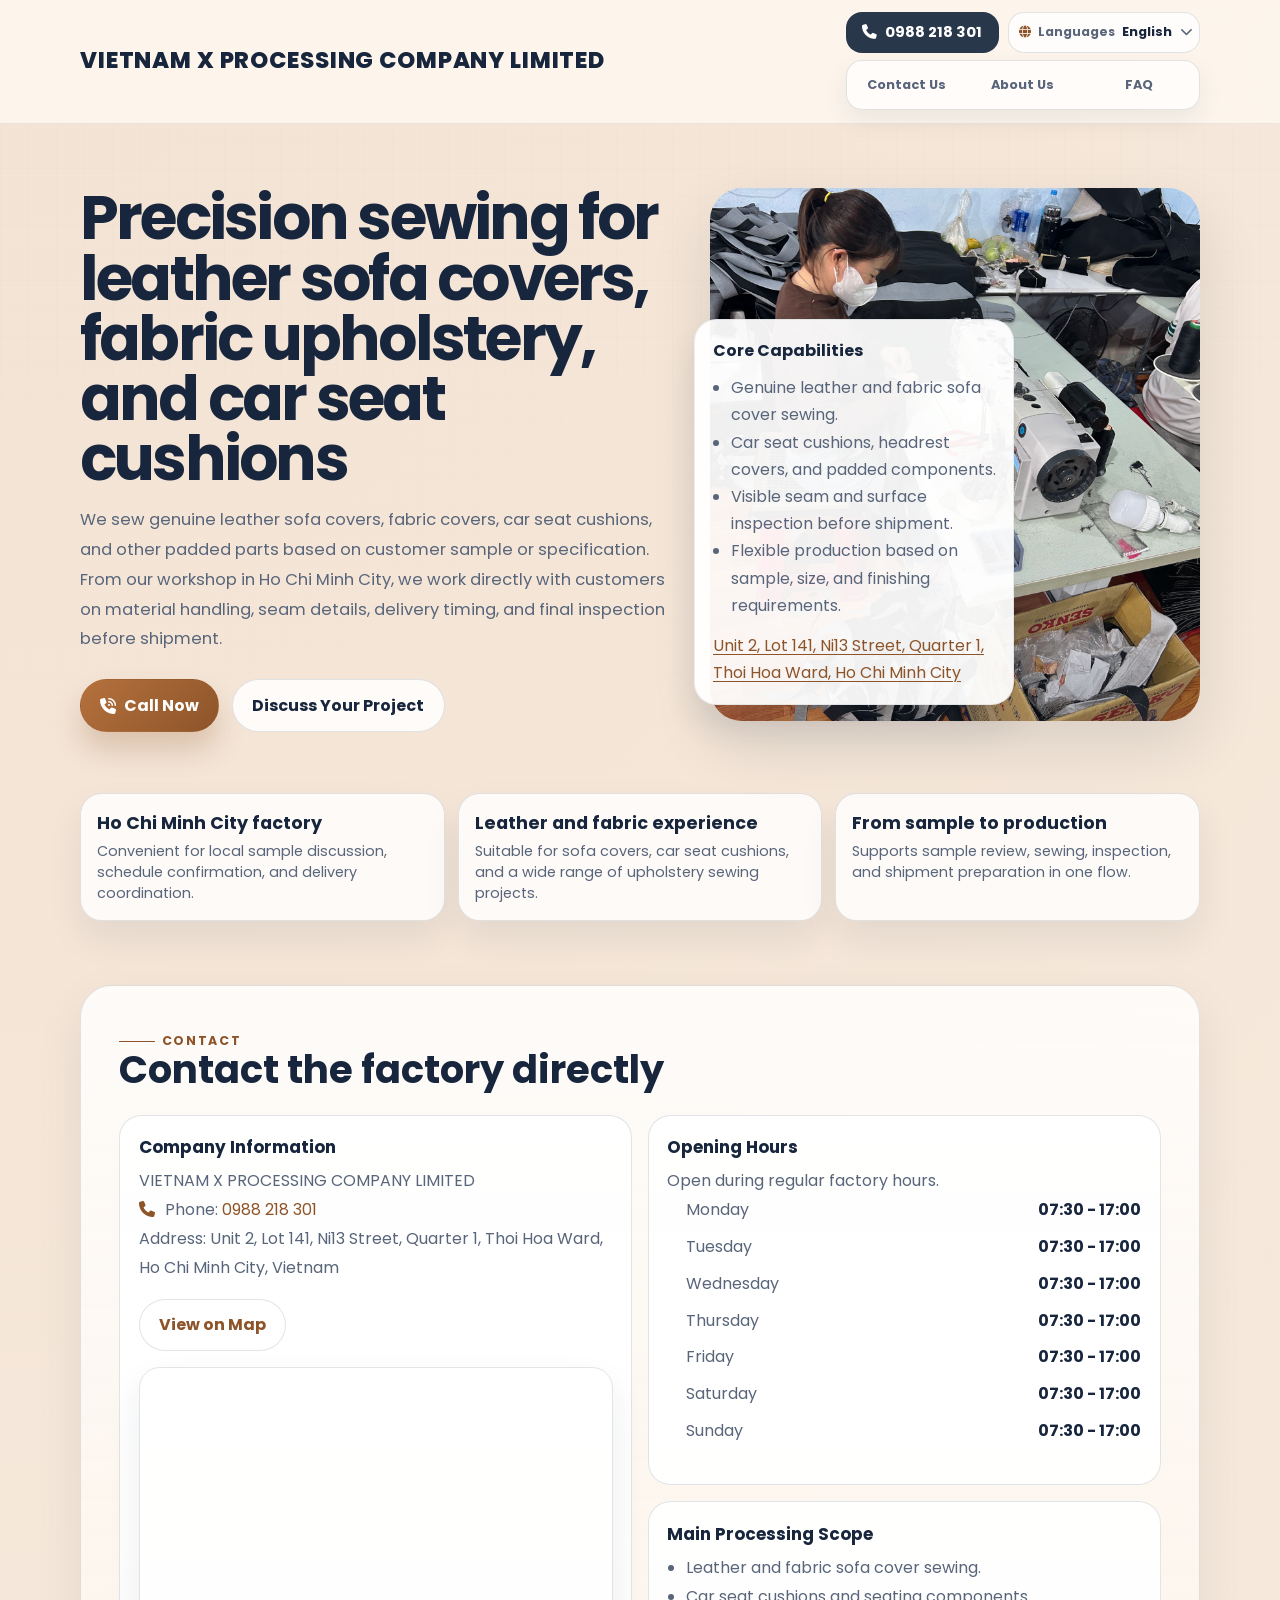
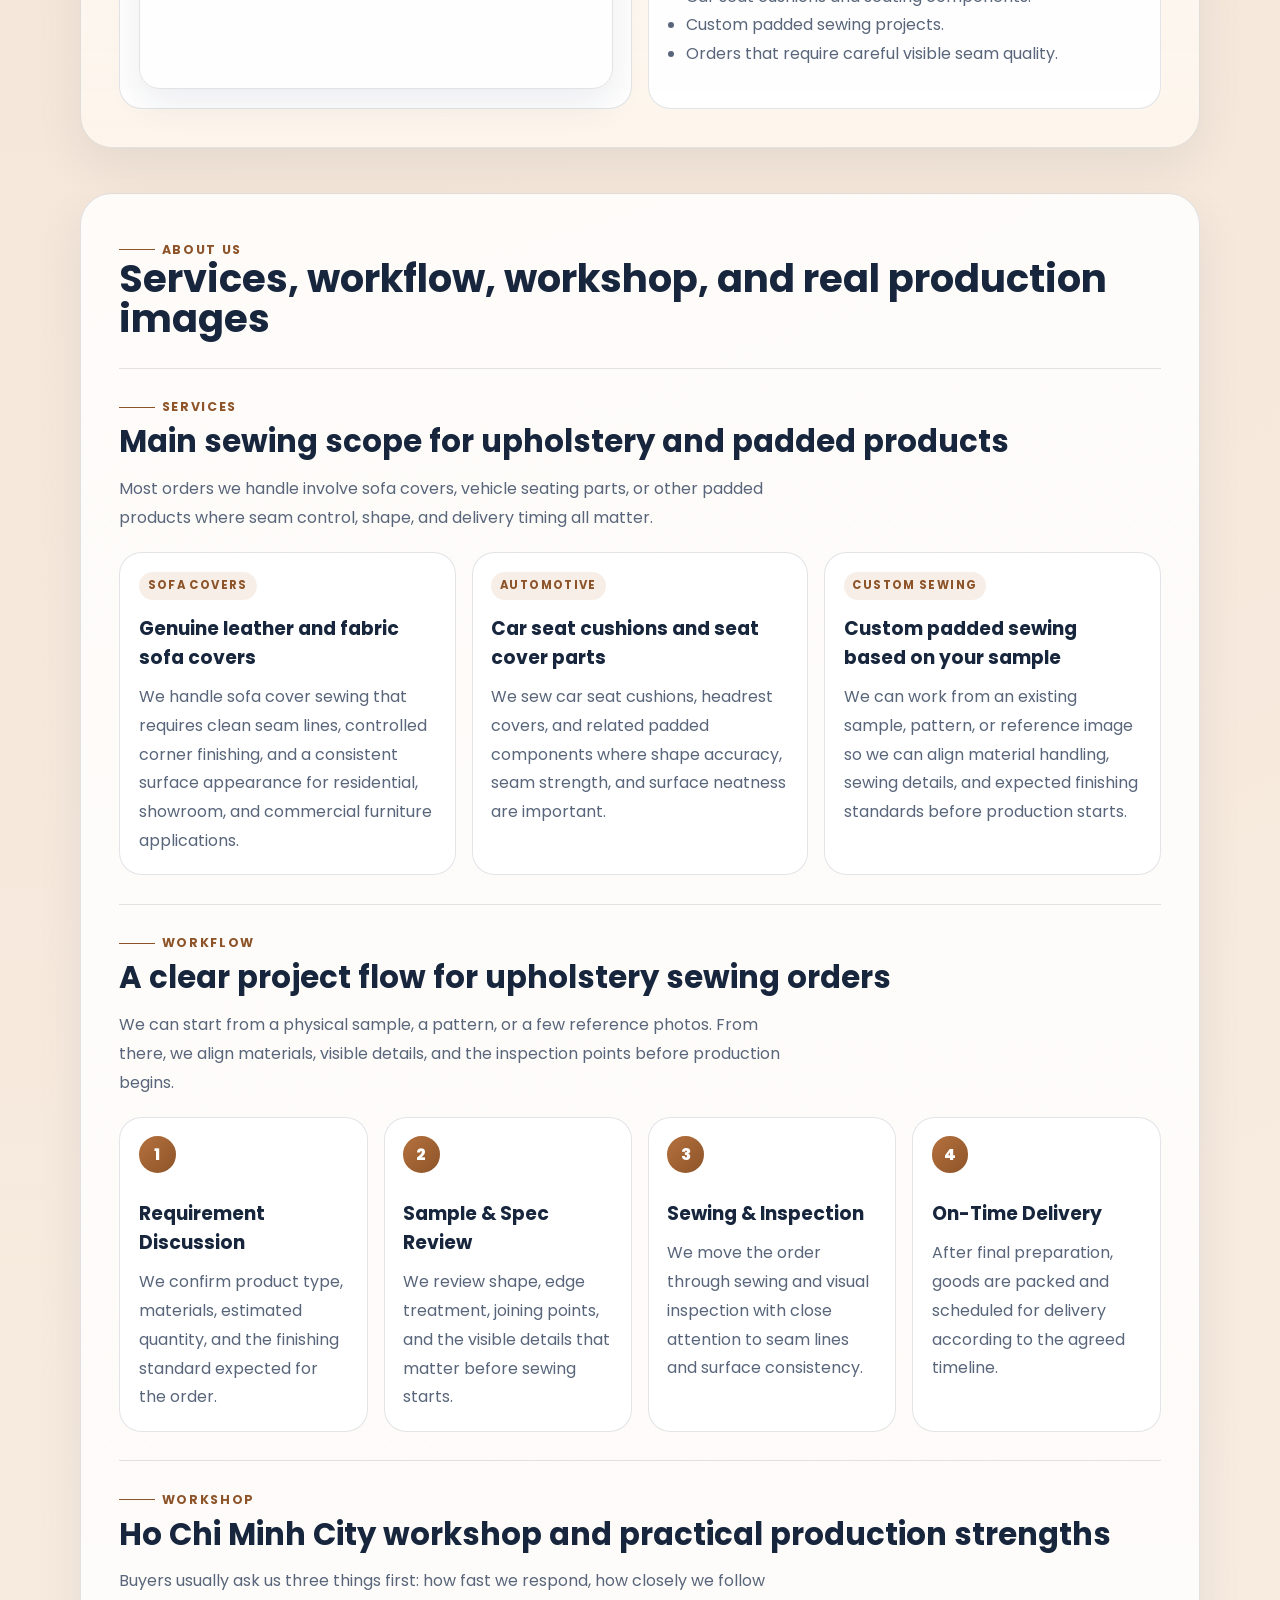
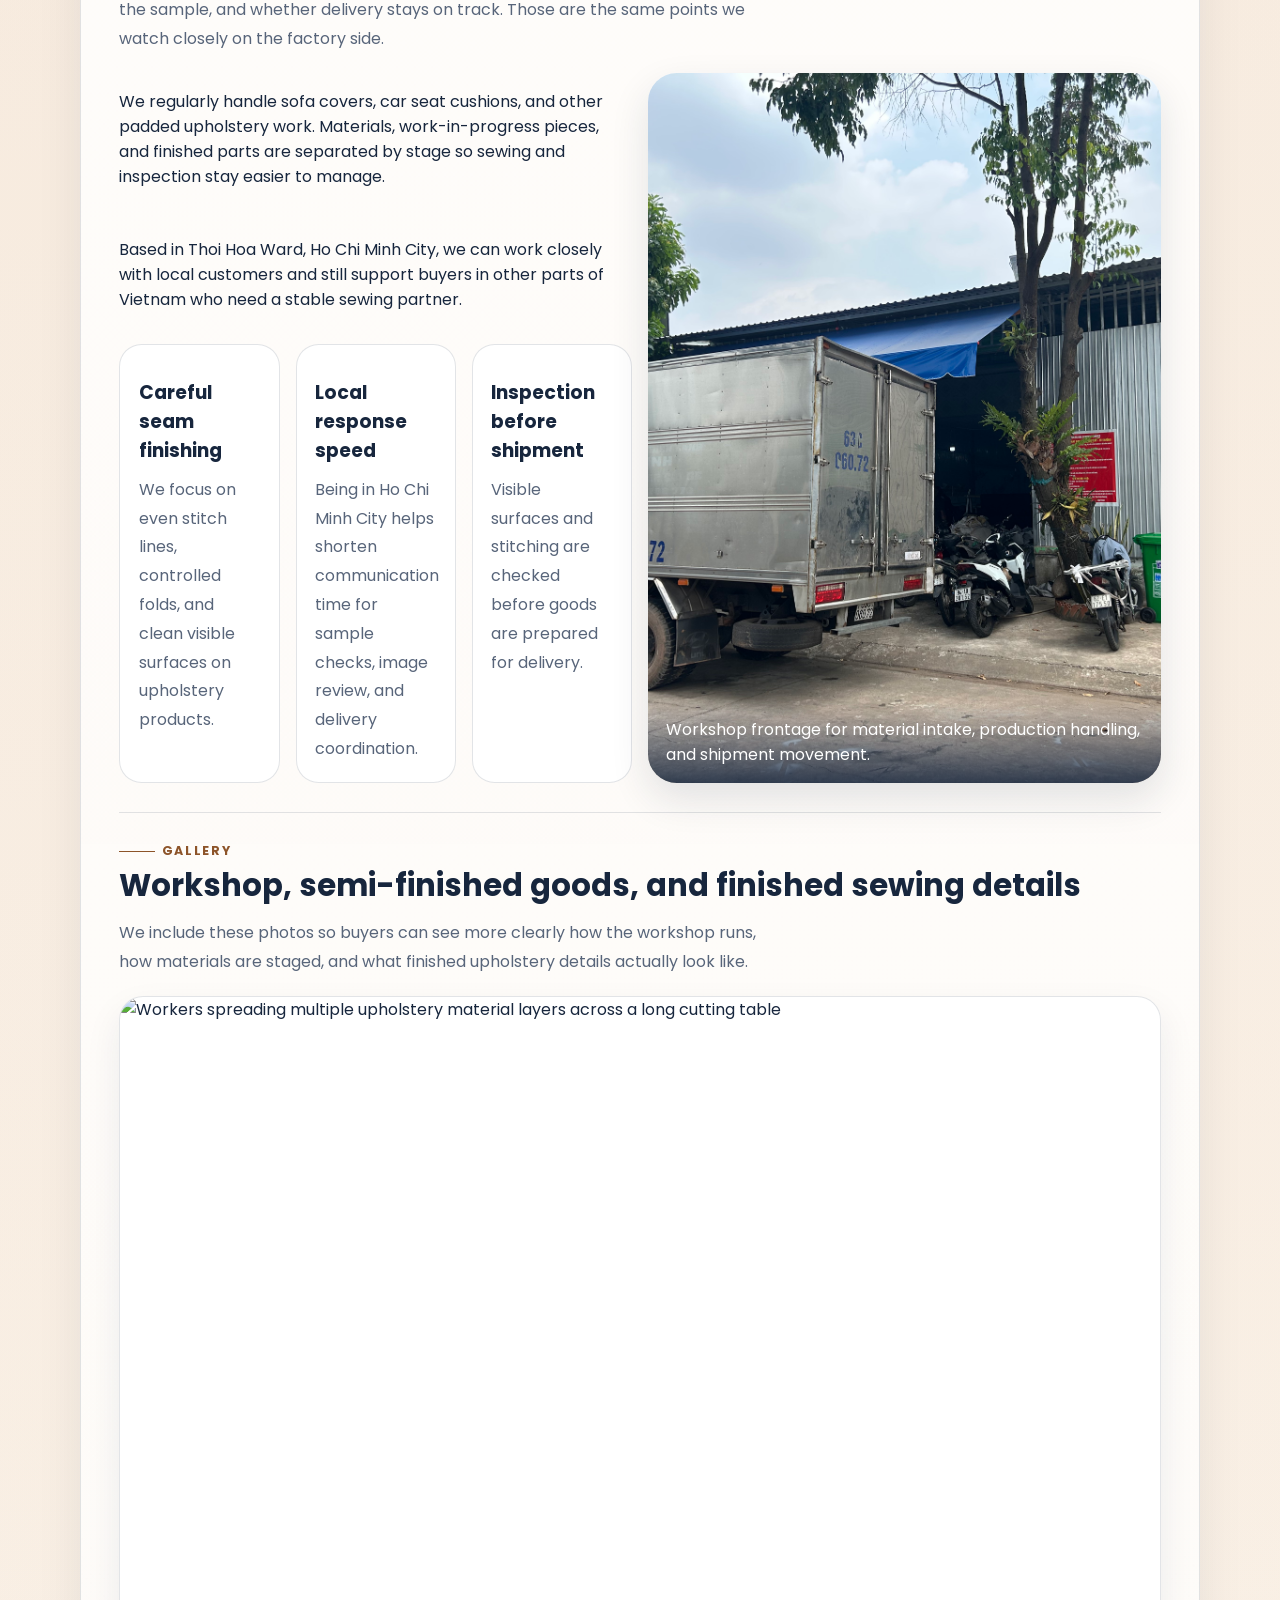
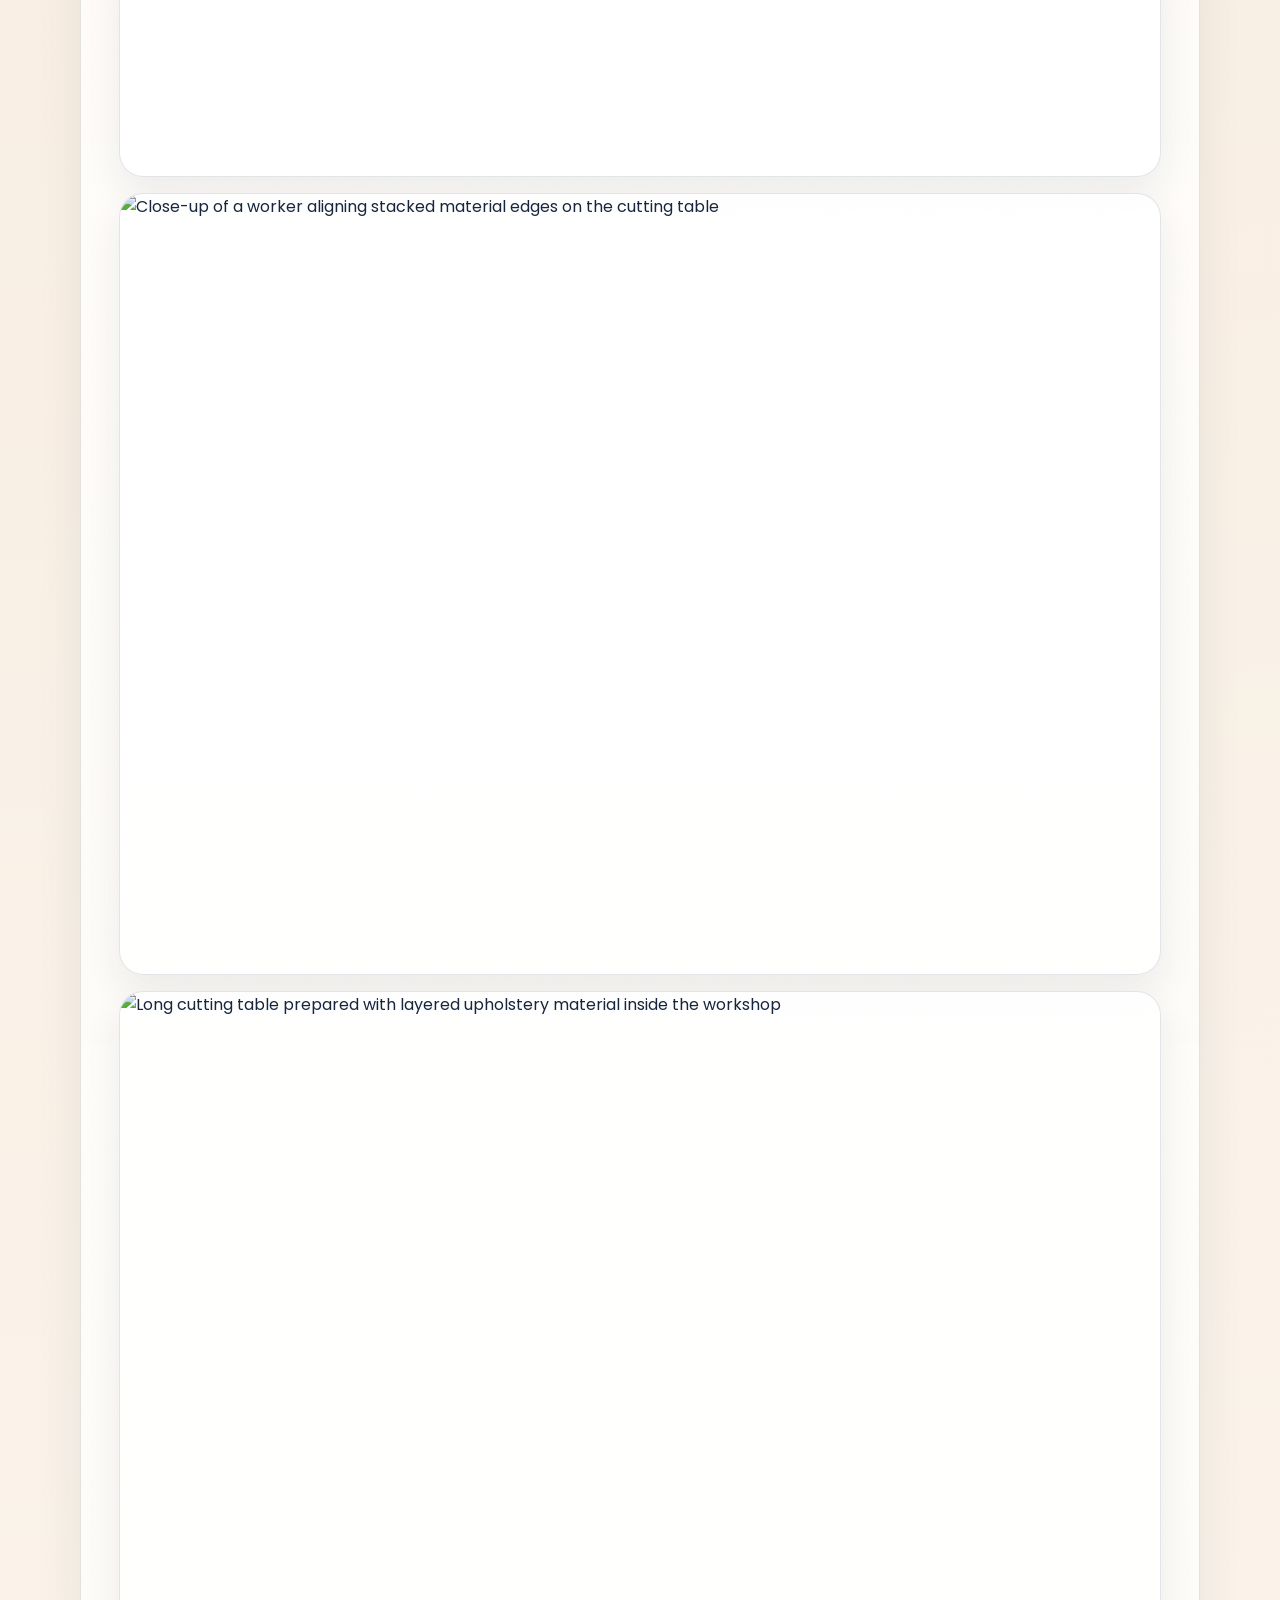
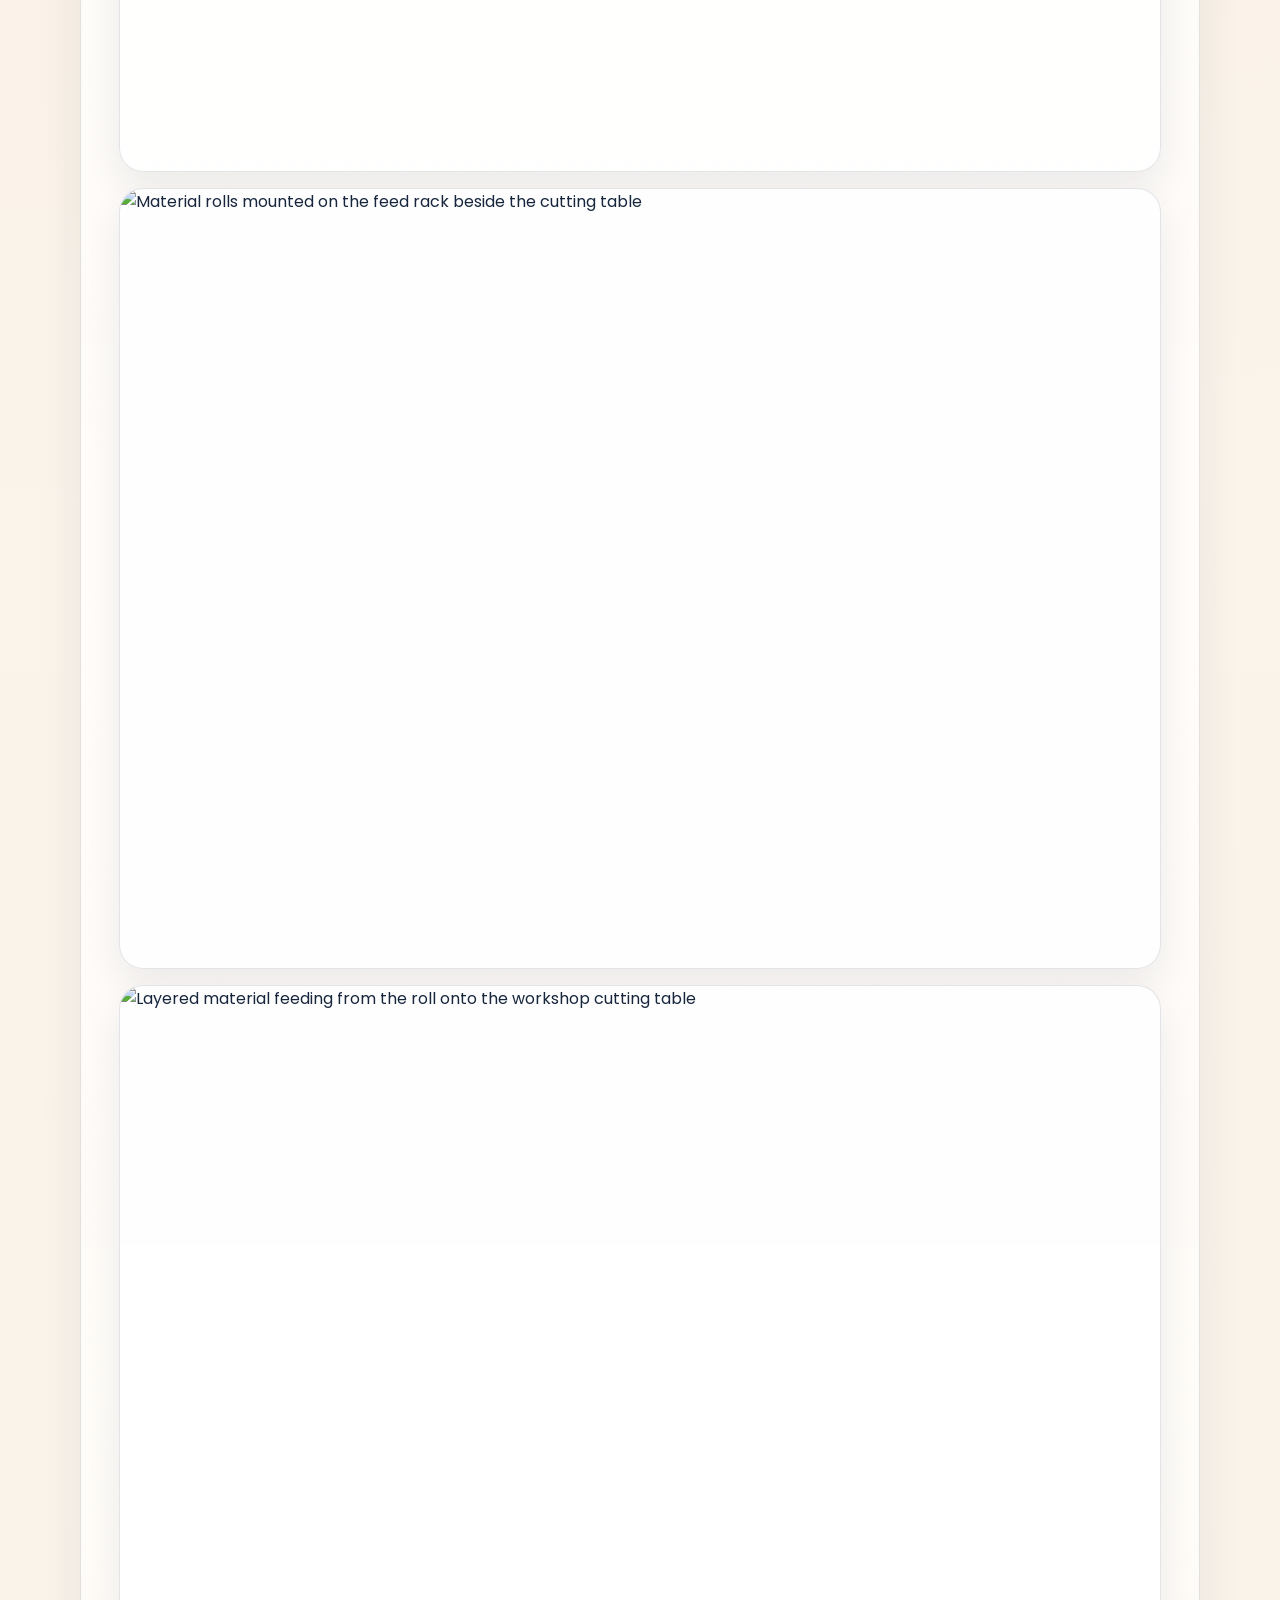
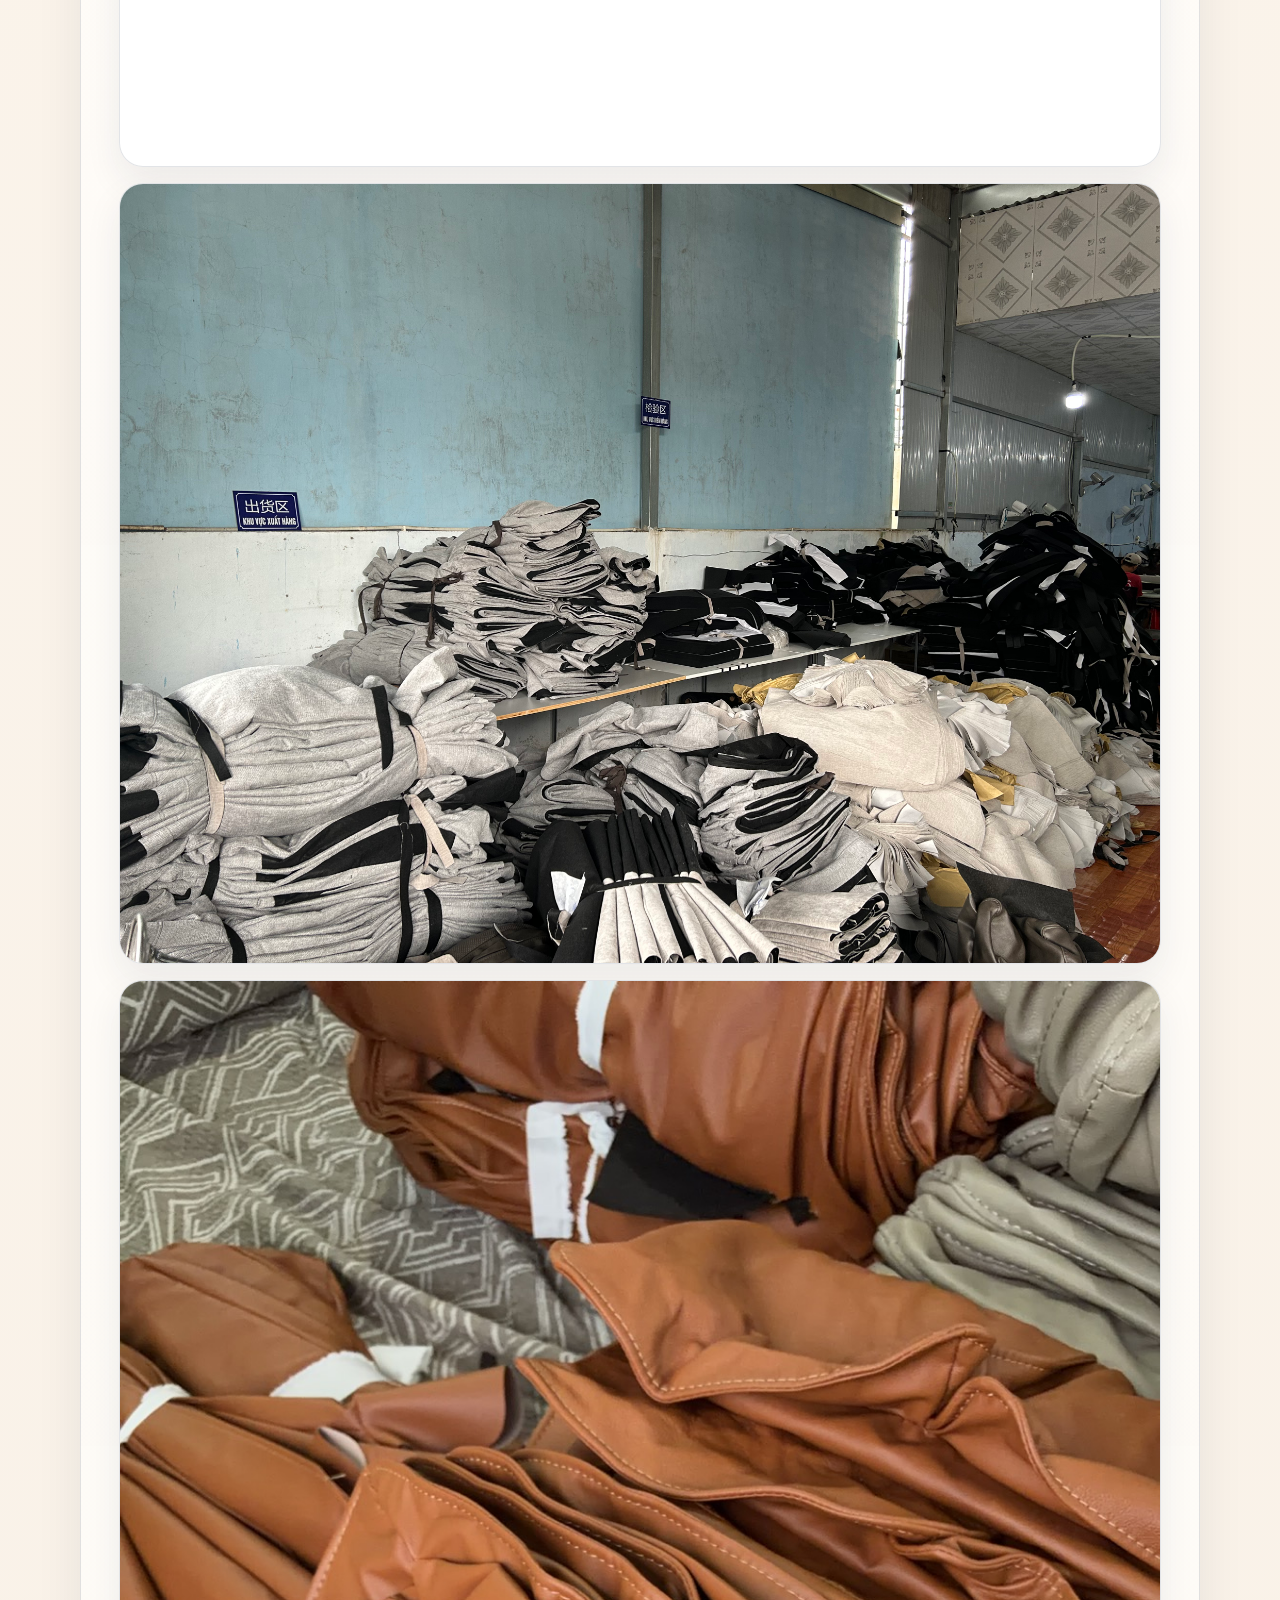
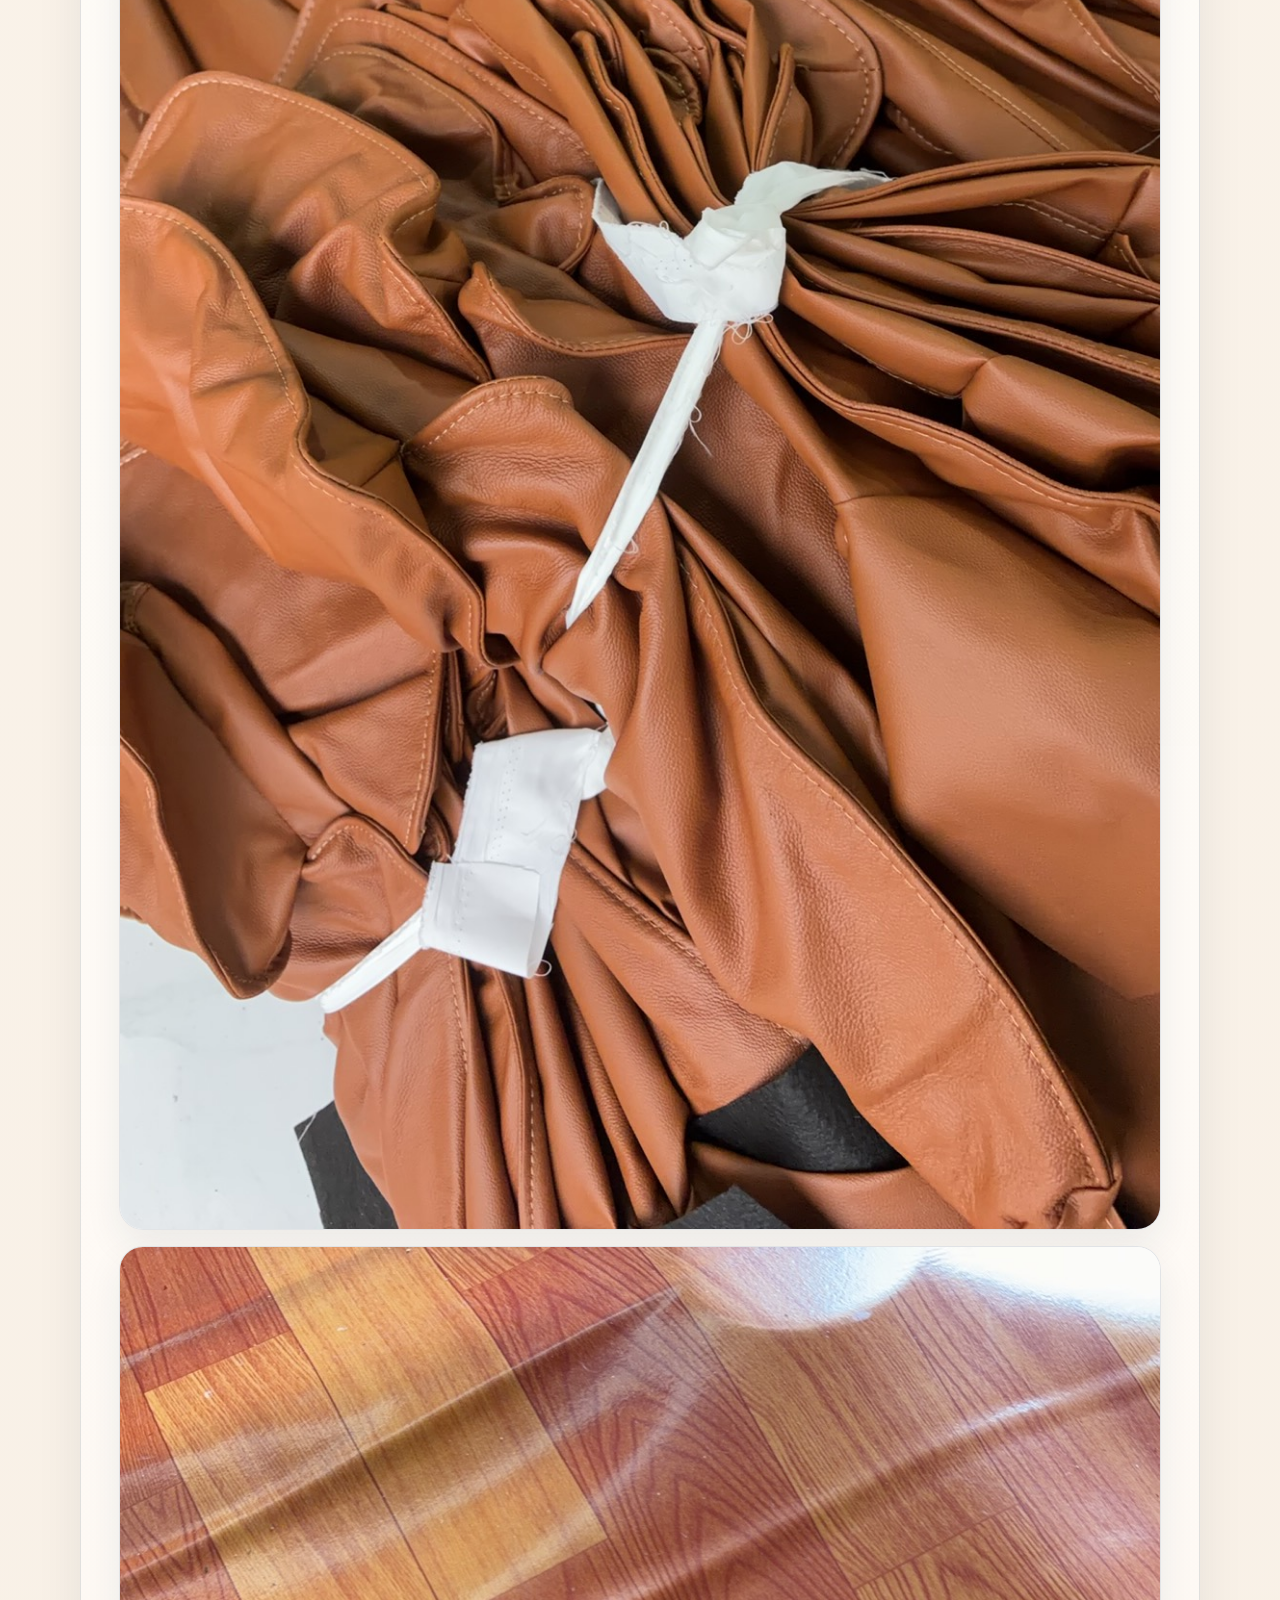
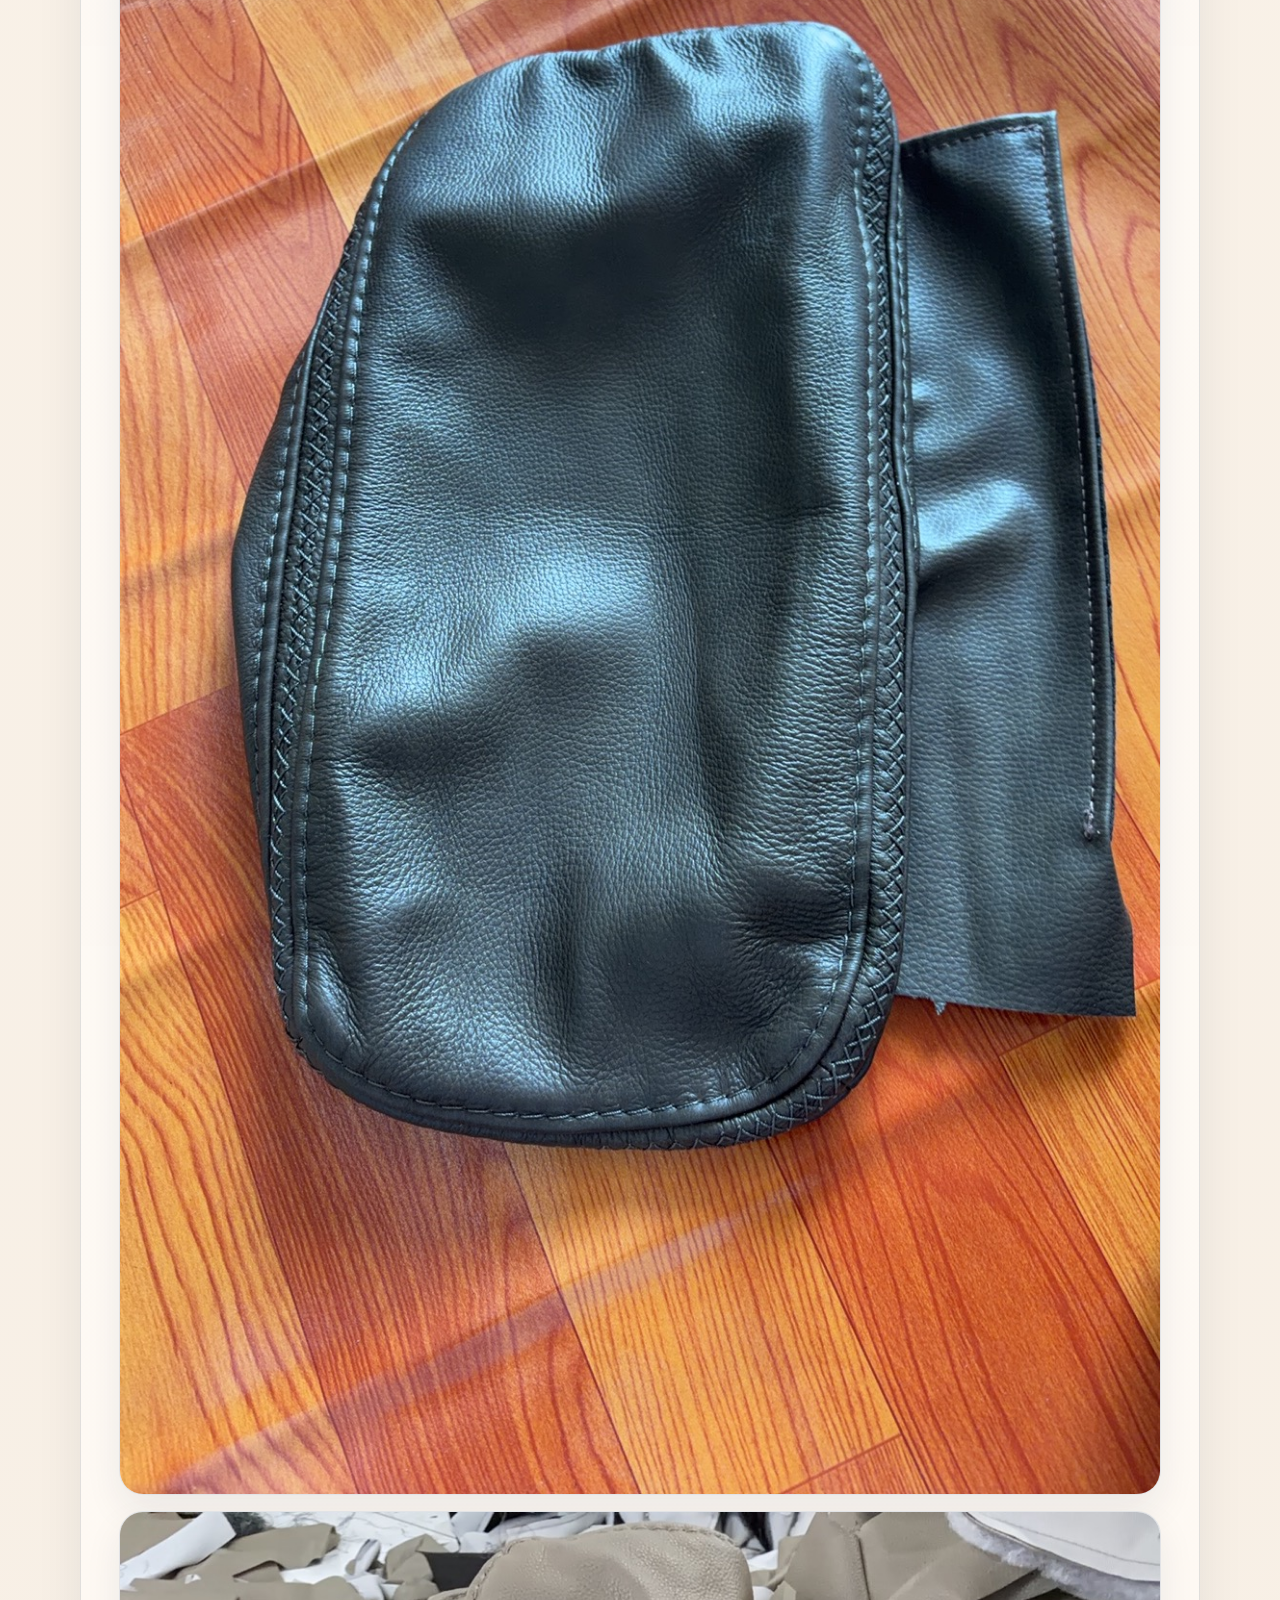
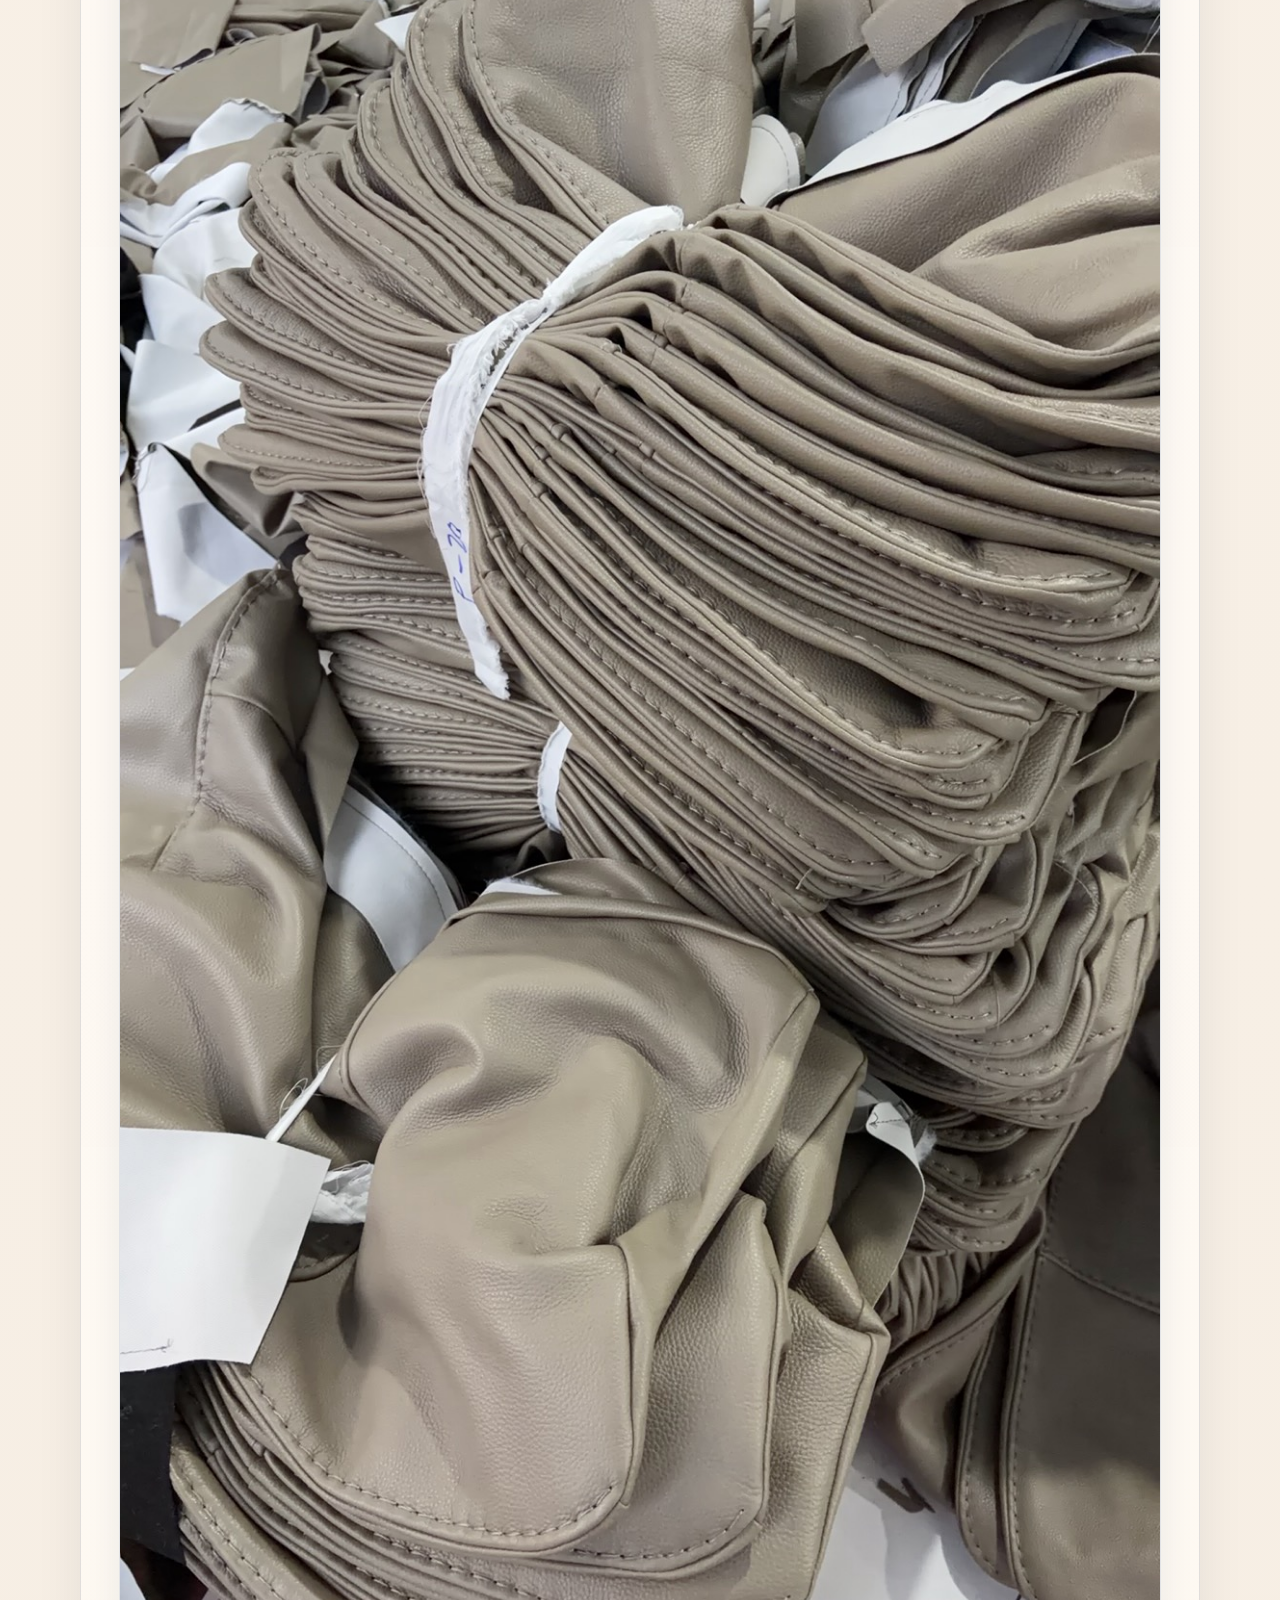
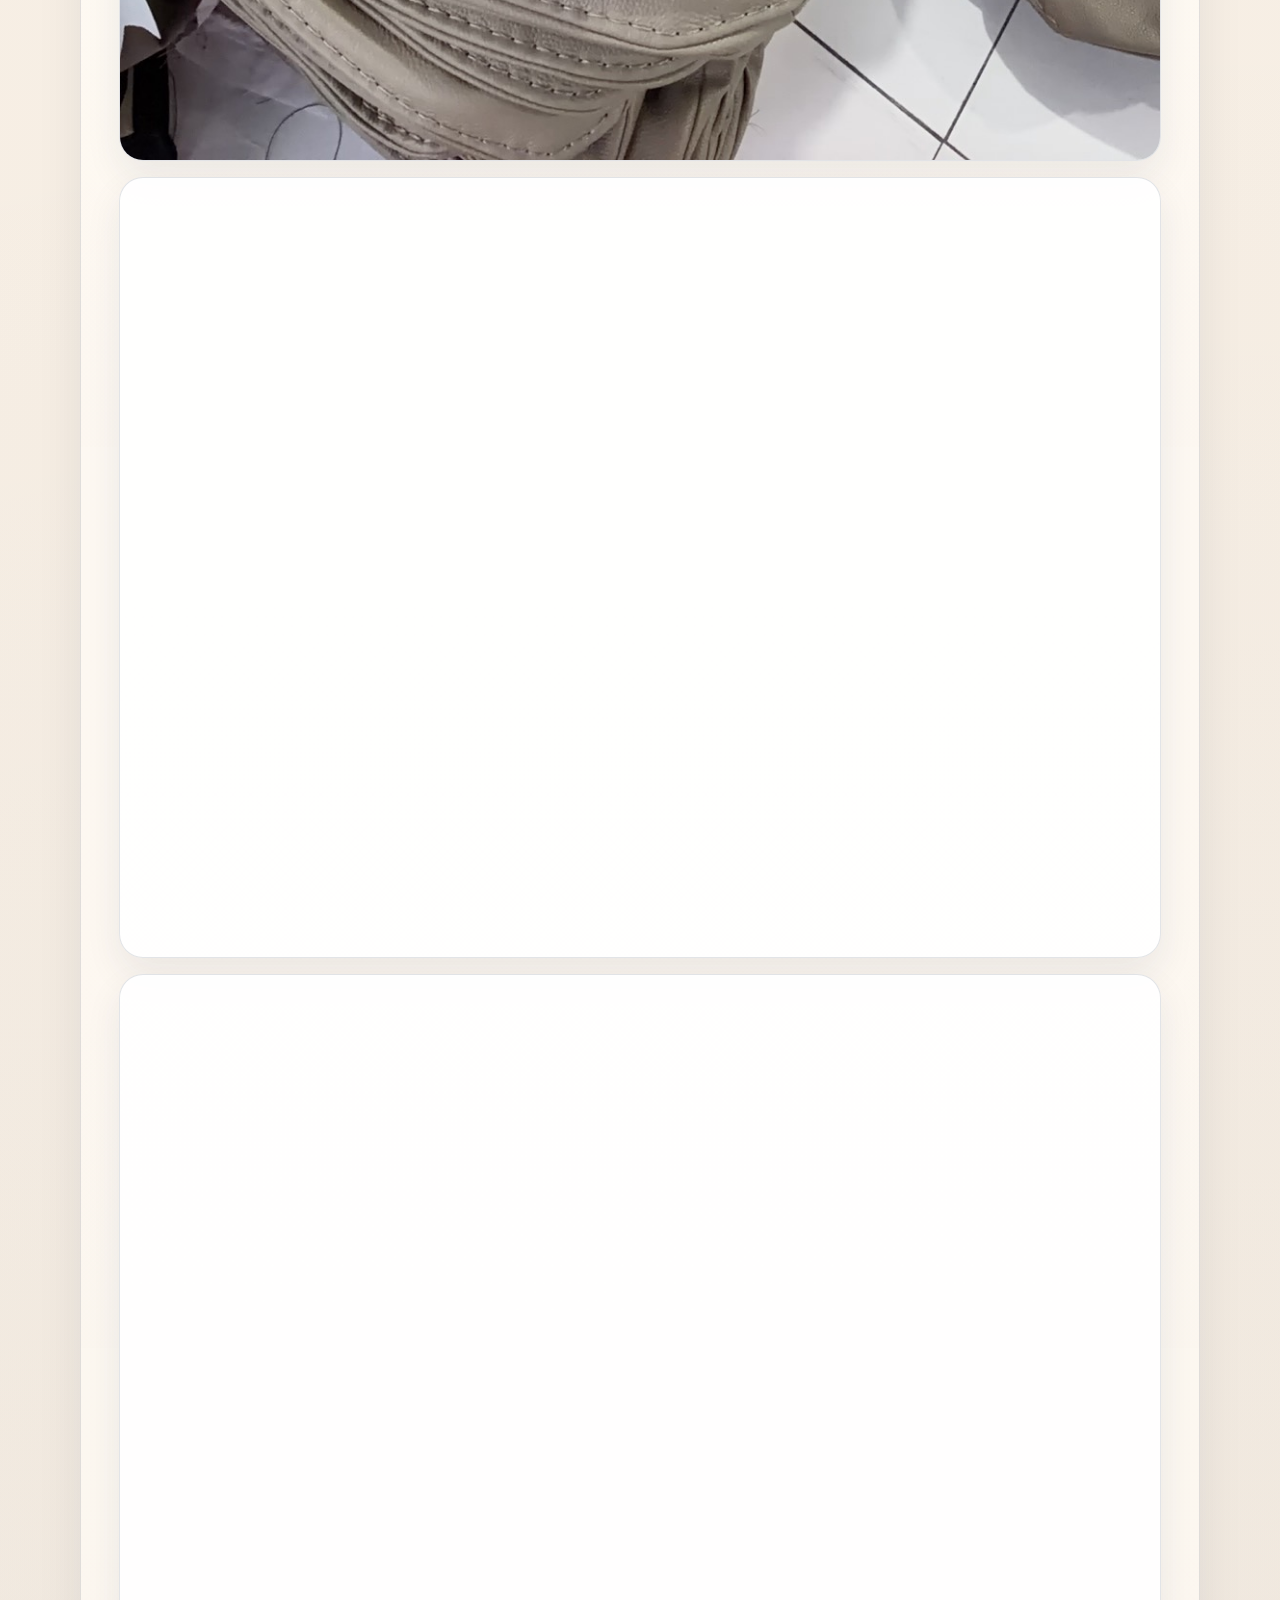
==== en/index.html @ 413e0a70 "Add gallery images for upholstery workshop processes" ====
<!doctype html>
<html lang="en">
<head>
  <meta charset="utf-8">
  <meta name="viewport" content="width=device-width, initial-scale=1">
  <title>Sofa Cover & Car Seat Cushion Sewing Factory in Ho Chi Minh City, Vietnam | Vietnam X Processing Company Limited</title>
  <meta name="description" content="Vietnam X Processing Company Limited is a sewing and upholstery processing factory in Ho Chi Minh City, Vietnam, specializing in genuine leather sofa covers, fabric sofa covers, car seat cushions, and custom padded sewing products for customers across Vietnam.">
  <meta name="keywords" content="sofa cover sewing factory Vietnam, car seat cushion sewing Ho Chi Minh City, leather upholstery manufacturer Vietnam, fabric sofa cover factory Vietnam">
  <meta name="robots" content="index,follow,max-image-preview:large">
  <meta name="theme-color" content="#17263d">
  <link rel="canonical" href="index.html">
  <link rel="alternate" hreflang="vi" href="../index.html">
  <link rel="alternate" hreflang="en" href="index.html">
  <link rel="alternate" hreflang="zh" href="../zh/index.html">
  <link rel="alternate" hreflang="ja" href="../ja/index.html">
  <link rel="alternate" hreflang="ko" href="../ko/index.html">
  <link rel="alternate" hreflang="x-default" href="../index.html">
  <meta property="og:type" content="website">
  <meta property="og:site_name" content="Vietnam X Processing Company Limited">
  <meta property="og:title" content="Sofa Cover, Fabric Upholstery & Car Seat Cushion Sewing in Ho Chi Minh City">
  <meta property="og:description" content="Precision sewing for genuine leather sofa covers, fabric upholstery, car seat cushions, and other padded products with reliable lead times.">
  <meta property="og:image" content="../assets/images/sewing-line-closeup.jpeg">
  <meta property="og:locale" content="en_US">
  <meta name="twitter:card" content="summary_large_image">
  <link rel="preconnect" href="https://fonts.googleapis.com">
  <link rel="preconnect" href="https://fonts.gstatic.com" crossorigin>
  <link href="https://fonts.googleapis.com/css2?family=Noto+Sans+JP:wght@400;500;700;800&family=Noto+Sans+KR:wght@400;500;700;800&family=Noto+Sans+SC:wght@400;500;700;800&family=Poppins:wght@400;500;600;700;800&display=swap" rel="stylesheet">
  <link rel="stylesheet" href="https://cdnjs.cloudflare.com/ajax/libs/font-awesome/6.5.2/css/all.min.css">
  <link rel="icon" href="../assets/images/logo.png" type="image/png">
  <link rel="stylesheet" href="../assets/css/site.css">
  <script type="application/ld+json">
    {
      "@context": "https://schema.org",
      "@type": "LocalBusiness",
      "name": "VIETNAM X PROCESSING COMPANY LIMITED",
      "alternateName": "CÔNG TY TNHH GIA CÔNG X VIỆT NAM",
      "description": "Sewing and upholstery processing factory in Ho Chi Minh City, Vietnam for genuine leather sofa covers, fabric sofa covers, car seat cushions, and custom padded sewing products.",
      "telephone": "+84988218301",
      "image": [
        "../assets/images/factory-front.jpeg",
        "../assets/images/sewing-line-closeup.jpeg",
        "../assets/images/leather-cover-brown.jpg"
      ],
      "logo": "../assets/images/logo.png",
      "hasMap": "https://maps.app.goo.gl/C5cqm9W752a1mhqNA",
      "areaServed": [
        "Ho Chi Minh City",
        "Vietnam"
      ],
      "address": {
        "@type": "PostalAddress",
        "streetAddress": "Unit 2, Lot 141, Ni13 Street, Quarter 1, Thoi Hoa Ward",
        "addressLocality": "Ho Chi Minh City",
        "addressCountry": "VN"
      },
      "openingHoursSpecification": {
        "@type": "OpeningHoursSpecification",
        "dayOfWeek": [
          "https://schema.org/Monday",
          "https://schema.org/Tuesday",
          "https://schema.org/Wednesday",
          "https://schema.org/Thursday",
          "https://schema.org/Friday",
          "https://schema.org/Saturday",
          "https://schema.org/Sunday"
        ],
        "opens": "07:30",
        "closes": "17:00"
      },
      "serviceType": [
        "Genuine leather sofa cover sewing",
        "Fabric sofa cover sewing",
        "Car seat cushion sewing",
        "Custom upholstery sewing"
      ]
    }
  </script>
  <script src="../assets/js/site.js" defer></script>
</head>
<body>
  <div class="page-shell">
    <header class="site-header">
      <div class="container topbar">
        <a class="brand" href="index.html" aria-label="Home">
          <span class="brand-copy">
            <strong>VIETNAM X PROCESSING COMPANY LIMITED</strong>
          </span>
        </a>
        <div class="actions">
          <nav class="site-nav" id="site-nav" data-nav>
            <a href="#contact">Contact Us</a>
            <a href="#about">About Us</a>
            <a href="#faq">FAQ</a>
          </nav>
          <a class="button button-soft phone-button" href="tel:+84988218301"><i class="fa-solid fa-phone" aria-hidden="true"></i><span>0988 218 301</span></a>
          <details class="language-menu" data-language-menu aria-label="Website languages">
            <summary class="language-trigger">
              <span class="lang-title"><i class="fa-solid fa-globe" aria-hidden="true"></i><span>Languages</span></span>
              <span class="language-current">English</span>
              <i class="fa-solid fa-chevron-down language-chevron" aria-hidden="true"></i>
            </summary>
            <div class="language-panel">
              <a class="lang-link" href="../index.html">Tiếng Việt</a>
              <a class="lang-link is-active" href="index.html" aria-current="page">English</a>
              <a class="lang-link" href="../zh/index.html">中文</a>
              <a class="lang-link" href="../ja/index.html">日本語</a>
              <a class="lang-link" href="../ko/index.html">한국어</a>
            </div>
          </details>
        </div>
      </div>
    </header>

    <main>
      <section class="hero">
        <div class="container hero-grid">
          <div class="hero-copy reveal">
            <h1 class="hero-title">Precision sewing for leather sofa covers, fabric upholstery, and car seat cushions</h1>
            <p class="hero-lead">We sew genuine leather sofa covers, fabric covers, car seat cushions, and other padded parts based on customer sample or specification. From our workshop in Ho Chi Minh City, we work directly with customers on material handling, seam details, delivery timing, and final inspection before shipment.</p>
            <div class="hero-actions">
              <a class="button" href="tel:+84988218301"><i class="fa-solid fa-phone-volume" aria-hidden="true"></i><span>Call Now</span></a>
              <a class="button button-secondary" href="#contact">Discuss Your Project</a>
            </div>
          </div>

          <div class="hero-media reveal">
            <figure class="hero-frame">
              <img src="../assets/images/sewing-line-closeup.jpeg" alt="Worker sewing upholstery material" width="1080" height="1440" fetchpriority="high">
            </figure>
            <div class="hero-badge">
              <strong>Core Capabilities</strong>
              <ul class="plain-list">
                <li>Genuine leather and fabric sofa cover sewing.</li>
                <li>Car seat cushions, headrest covers, and padded components.</li>
                <li>Visible seam and surface inspection before shipment.</li>
                <li>Flexible production based on sample, size, and finishing requirements.</li>
              </ul>
              <p><a class="link-inline" href="https://maps.app.goo.gl/C5cqm9W752a1mhqNA" target="_blank" rel="noreferrer">Unit 2, Lot 141, Ni13 Street, Quarter 1, Thoi Hoa Ward, Ho Chi Minh City</a></p>
            </div>
          </div>

          <div class="hero-stats">
            <article class="stat">
              <strong>Ho Chi Minh City factory</strong>
              <span>Convenient for local sample discussion, schedule confirmation, and delivery coordination.</span>
            </article>
            <article class="stat">
              <strong>Leather and fabric experience</strong>
              <span>Suitable for sofa covers, car seat cushions, and a wide range of upholstery sewing projects.</span>
            </article>
            <article class="stat">
              <strong>From sample to production</strong>
              <span>Supports sample review, sewing, inspection, and shipment preparation in one flow.</span>
            </article>
          </div>
        </div>
      </section>

      <section id="contact">
        <div class="container section-shell reveal">
          <div class="section-head">
            <div>
              <div class="kicker">Contact</div>
              <h2>Contact the factory directly</h2>
            </div>
            <p>If you need a sofa cover sewing factory in Ho Chi Minh City or a responsive upholstery partner in Vietnam, contact us directly to discuss specifications and schedule.</p>
          </div>
          <div class="contact-grid">
            <article class="contact-card">
              <strong>Company Information</strong>
              <p>VIETNAM X PROCESSING COMPANY LIMITED</p>
              <p class="contact-line"><i class="fa-solid fa-phone" aria-hidden="true"></i><span>Phone: <a href="tel:+84988218301">0988 218 301</a></span></p>
              <p>Address: Unit 2, Lot 141, Ni13 Street, Quarter 1, Thoi Hoa Ward, Ho Chi Minh City, Vietnam</p>
              <a class="button button-secondary button-map" href="https://maps.app.goo.gl/C5cqm9W752a1mhqNA" target="_blank" rel="noreferrer">View on Map</a>
              <div class="map-embed">
                <iframe src="https://www.google.com/maps/embed?pb=!1m14!1m8!1m3!1d1930.5490100878483!2d106.64852602916369!3d11.113356137836725!3m2!1i1024!2i768!4f13.1!3m3!1m2!1s0x3174cf1de5c8b1c9%3A0x5f0b06e8c2226eaf!2sC%C3%94NG%20TY%20TNHH%20GIA%20C%C3%94NG%20X%20VIETNAM!5e0!3m2!1sen!2s!4v1776452858719!5m2!1sen!2s" title="Vietnam X Processing company map" allowfullscreen="" loading="lazy" referrerpolicy="no-referrer-when-downgrade"></iframe>
              </div>
            </article>
            <div class="contact-stack">
              <article class="contact-card">
                <strong>Opening Hours</strong>
                <p class="hours-note">Open during regular factory hours.</p>
                <ul class="hours-list">
                  <li><span>Monday</span><span>07:30 - 17:00</span></li>
                  <li><span>Tuesday</span><span>07:30 - 17:00</span></li>
                  <li><span>Wednesday</span><span>07:30 - 17:00</span></li>
                  <li><span>Thursday</span><span>07:30 - 17:00</span></li>
                  <li><span>Friday</span><span>07:30 - 17:00</span></li>
                  <li><span>Saturday</span><span>07:30 - 17:00</span></li>
                  <li><span>Sunday</span><span>07:30 - 17:00</span></li>
                </ul>
              </article>
              <article class="contact-card">
                <strong>Main Processing Scope</strong>
                <ul>
                  <li>Leather and fabric sofa cover sewing.</li>
                  <li>Car seat cushions and seating components.</li>
                  <li>Custom padded sewing projects.</li>
                  <li>Orders that require careful visible seam quality.</li>
                </ul>
              </article>
            </div>
          </div>
        </div>
      </section>

      <section id="about">
        <div class="container section-shell reveal">
          <div class="section-head">
            <div>
              <div class="kicker">About Us</div>
              <h2>Services, workflow, workshop, and real production images</h2>
            </div>
            <p>In this section, we show what we sew, how projects move forward, and what the workshop actually looks like day to day.</p>
          </div>
          <div class="section-subgroup" id="services">
            <div>
              <div class="kicker">Services</div>
              <h3 class="section-subtitle">Main sewing scope for upholstery and padded products</h3>
            </div>
            <p class="section-note">Most orders we handle involve sofa covers, vehicle seating parts, or other padded products where seam control, shape, and delivery timing all matter.</p>
          </div>
          <div class="grid-3">
            <article class="service-card">
              <span class="tag">Sofa Covers</span>
              <h3>Genuine leather and fabric sofa covers</h3>
              <p>We handle sofa cover sewing that requires clean seam lines, controlled corner finishing, and a consistent surface appearance for residential, showroom, and commercial furniture applications.</p>
            </article>
            <article class="service-card">
              <span class="tag">Automotive</span>
              <h3>Car seat cushions and seat cover parts</h3>
              <p>We sew car seat cushions, headrest covers, and related padded components where shape accuracy, seam strength, and surface neatness are important.</p>
            </article>
            <article class="service-card">
              <span class="tag">Custom Sewing</span>
              <h3>Custom padded sewing based on your sample</h3>
              <p>We can work from an existing sample, pattern, or reference image so we can align material handling, sewing details, and expected finishing standards before production starts.</p>
            </article>
          </div>
          <div class="section-subgroup" id="process">
            <div>
              <div class="kicker">Workflow</div>
              <h3 class="section-subtitle">A clear project flow for upholstery sewing orders</h3>
            </div>
            <p class="section-note">We can start from a physical sample, a pattern, or a few reference photos. From there, we align materials, visible details, and the inspection points before production begins.</p>
          </div>
          <div class="process-grid">
            <article class="process-card">
              <div class="process-number">1</div>
              <h3>Requirement Discussion</h3>
              <p>We confirm product type, materials, estimated quantity, and the finishing standard expected for the order.</p>
            </article>
            <article class="process-card">
              <div class="process-number">2</div>
              <h3>Sample &amp; Spec Review</h3>
              <p>We review shape, edge treatment, joining points, and the visible details that matter before sewing starts.</p>
            </article>
            <article class="process-card">
              <div class="process-number">3</div>
              <h3>Sewing &amp; Inspection</h3>
              <p>We move the order through sewing and visual inspection with close attention to seam lines and surface consistency.</p>
            </article>
            <article class="process-card">
              <div class="process-number">4</div>
              <h3>On-Time Delivery</h3>
              <p>After final preparation, goods are packed and scheduled for delivery according to the agreed timeline.</p>
            </article>
          </div>
          <div class="section-subgroup" id="factory">
            <div>
              <div class="kicker">Workshop</div>
              <h3 class="section-subtitle">Ho Chi Minh City workshop and practical production strengths</h3>
            </div>
            <p class="section-note">Buyers usually ask us three things first: how fast we respond, how closely we follow the sample, and whether delivery stays on track. Those are the same points we watch closely on the factory side.</p>
          </div>
          <div class="factory-grid">
            <div class="factory-copy">
              <p>We regularly handle sofa covers, car seat cushions, and other padded upholstery work. Materials, work-in-progress pieces, and finished parts are separated by stage so sewing and inspection stay easier to manage.</p>
              <p>Based in Thoi Hoa Ward, Ho Chi Minh City, we can work closely with local customers and still support buyers in other parts of Vietnam who need a stable sewing partner.</p>
              <div class="grid-3">
                <article class="advantage-card">
                  <h3>Careful seam finishing</h3>
                  <p>We focus on even stitch lines, controlled folds, and clean visible surfaces on upholstery products.</p>
                </article>
                <article class="advantage-card">
                  <h3>Local response speed</h3>
                  <p>Being in Ho Chi Minh City helps shorten communication time for sample checks, image review, and delivery coordination.</p>
                </article>
                <article class="advantage-card">
                  <h3>Inspection before shipment</h3>
                  <p>Visible surfaces and stitching are checked before goods are prepared for delivery.</p>
                </article>
              </div>
            </div>
            <div class="photo-strip">
              <figure class="photo-card">
                <img src="../assets/images/factory-front.jpeg" alt="Front view of Vietnam X Processing sewing workshop" width="1828" height="1246" loading="lazy" decoding="async">
                <figcaption>Workshop frontage for material intake, production handling, and shipment movement.</figcaption>
              </figure>
            </div>
          </div>
          <div class="section-subgroup" id="gallery">
            <div>
              <div class="kicker">Gallery</div>
              <h3 class="section-subtitle">Workshop, semi-finished goods, and finished sewing details</h3>
            </div>
            <p class="section-note">We include these photos so buyers can see more clearly how the workshop runs, how materials are staged, and what finished upholstery details actually look like.</p>
          </div>
          <div class="gallery-grid">
              <figure class="gallery-item">
                <img src="../assets/images/Cutting process 1.jpg" alt="Workers spreading multiple upholstery material layers across a long cutting table" width="5712" height="4284" loading="lazy" decoding="async">
              </figure>
              <figure class="gallery-item">
                <img src="../assets/images/Cutting process 2.jpg" alt="Close-up of a worker aligning stacked material edges on the cutting table" width="5712" height="4284" loading="lazy" decoding="async">
              </figure>
              <figure class="gallery-item">
                <img src="../assets/images/Cutting process 3.jpg" alt="Long cutting table prepared with layered upholstery material inside the workshop" width="5712" height="4284" loading="lazy" decoding="async">
              </figure>
              <figure class="gallery-item">
                <img src="../assets/images/Cutting process 4.jpg" alt="Material rolls mounted on the feed rack beside the cutting table" width="5712" height="4284" loading="lazy" decoding="async">
              </figure>
              <figure class="gallery-item">
                <img src="../assets/images/Cutting process 5.jpg" alt="Layered material feeding from the roll onto the workshop cutting table" width="5712" height="4284" loading="lazy" decoding="async">
              </figure>
            <figure class="gallery-item tall">
              <img src="../assets/images/material-preparation.jpeg" alt="Prepared upholstery material stacks inside the workshop" width="1828" height="1246" loading="lazy" decoding="async">
            </figure>
            <figure class="gallery-item tall">
              <img src="../assets/images/leather-cover-brown.jpg" alt="Brown genuine leather sofa cover detail" width="1080" height="1440" loading="lazy" decoding="async">
            </figure>
            <figure class="gallery-item">
              <img src="../assets/images/black-seat-cover.jpg" alt="Black sewn seat cover component" width="1080" height="1440" loading="lazy" decoding="async">
            </figure>
            <figure class="gallery-item">
              <img src="../assets/images/beige-seat-cover.jpg" alt="Beige seat cover component with shaped stitching" width="1080" height="1440" loading="lazy" decoding="async">
            </figure>
            <figure class="gallery-item wide">
              <img src="../assets/images/factory-exterior-wide.jpeg" alt="Exterior material handling area at the sewing workshop" width="1828" height="1246" loading="lazy" decoding="async">
            </figure>
            <figure class="gallery-item">
              <img src="../assets/images/interior photo 6.jpeg" alt="Interior sewing line with workers at the production floor" width="4032" height="3024" loading="lazy" decoding="async">
            </figure>
            <figure class="gallery-item">
              <img src="../assets/images/interior photo 9.jpeg" alt="Close-up of a sewing machine and work table inside the workshop" width="4032" height="3024" loading="lazy" decoding="async">
            </figure>
            <figure class="gallery-item">
              <img src="../assets/images/interior photo 13.jpeg" alt="Workers sewing at their stations with materials arranged nearby" width="4032" height="3024" loading="lazy" decoding="async">
            </figure>
            <figure class="gallery-item">
              <img src="../assets/images/interior photo 17.jpeg" alt="Industrial sewing machine with thread cones and upholstery material on the table" width="4032" height="3024" loading="lazy" decoding="async">
            </figure>
          </div>
        </div>
      </section>

      <section id="faq">
        <div class="container section-shell reveal">
          <div class="section-head">
            <div>
              <div class="kicker">FAQ</div>
              <h2>Common questions from buyers looking for a sewing factory in Vietnam</h2>
            </div>
            <p>These are the questions we hear most often from customers comparing upholstery sewing factories in Ho Chi Minh City and across Vietnam.</p>
          </div>
          <div class="faq-list">
            <details>
              <summary>What products do you sew?</summary>
              <p>We specialize in genuine leather sofa covers, fabric sofa covers, car seat cushions, headrest covers, and other padded upholstery products that require careful seam finishing.</p>
            </details>
            <details>
              <summary>Can you work from our sample or pattern?</summary>
              <p>Yes. We can work from a physical sample, a pattern, or reference images so the sewing approach and expected finish are aligned before production.</p>
            </details>
            <details>
              <summary>Which areas do you serve?</summary>
              <p>We are based in Ho Chi Minh City for fast local coordination, and we also support customers in other parts of Vietnam who need an upholstery sewing partner.</p>
            </details>
            <details>
              <summary>How do we request a quotation?</summary>
              <p>Please call 0988 218 301 and share product type, material, quantity estimate, and any available sample or technical reference.</p>
            </details>
          </div>
        </div>
      </section>
    </main>

    <footer class="footer">
      <div class="container footer-inner">
        <p>&copy; <span data-year></span> Vietnam X Processing Company Limited</p>
      </div>
    </footer>
  </div>
</body>
</html>
---- assets/css/site.css ----
:root {
  --bg: #f3eadf;
  --bg-soft: #fff9f1;
  --panel: rgba(255, 255, 255, 0.8);
  --ink: #17263d;
  --muted: #58657a;
  --line: rgba(23, 38, 61, 0.12);
  --accent: #b5713d;
  --accent-deep: #8d5429;
  --accent-soft: rgba(181, 113, 61, 0.12);
  --shadow: 0 24px 60px rgba(23, 38, 61, 0.12);
  --radius-lg: 2rem;
  --radius-md: 1.4rem;
  --container: min(1120px, calc(100% - 2rem));
  --anchor-offset: clamp(8rem, 14vw, 9.5rem);
  --font-display: "Poppins", "Noto Sans JP", "Noto Sans SC", "Noto Sans KR", sans-serif;
  --font-body: "Poppins", "Noto Sans JP", "Noto Sans SC", "Noto Sans KR", sans-serif;
}

* {
  box-sizing: border-box;
}

html {
  scroll-behavior: smooth;
  scroll-padding-top: var(--anchor-offset);
}

body {
  margin: 0;
  font-family: var(--font-body);
  color: var(--ink);
  background:
    radial-gradient(circle at top left, rgba(181, 113, 61, 0.16), transparent 34%),
    radial-gradient(circle at bottom right, rgba(23, 38, 61, 0.09), transparent 30%),
    linear-gradient(180deg, var(--bg-soft), var(--bg));
}

body::before {
  content: "";
  position: fixed;
  inset: 0;
  pointer-events: none;
  background-image: linear-gradient(rgba(23, 38, 61, 0.02) 1px, transparent 1px),
    linear-gradient(90deg, rgba(23, 38, 61, 0.02) 1px, transparent 1px);
  background-size: 28px 28px;
  mask-image: linear-gradient(180deg, rgba(0, 0, 0, 0.55), transparent 92%);
}

a {
  color: inherit;
  text-decoration: none;
}

img {
  display: block;
  max-width: 100%;
}

button,
input,
textarea,
select {
  font: inherit;
}

.page-shell {
  position: relative;
  overflow: clip;
}

.container {
  width: var(--container);
  margin: 0 auto;
}

.site-header {
  position: sticky;
  top: 0;
  z-index: 40;
  backdrop-filter: blur(18px);
  background: rgba(255, 249, 241, 0.8);
  border-bottom: 1px solid rgba(23, 38, 61, 0.08);
}

.topbar {
  display: flex;
  align-items: center;
  justify-content: space-between;
  gap: 0.75rem 1rem;
  padding: 0.72rem 0 0.82rem;
}

.brand {
  display: flex;
  align-items: center;
  gap: 0;
  min-width: 0;
}

.brand-mark {
  width: 3.75rem;
  aspect-ratio: 1;
  border-radius: 1.1rem;
  overflow: hidden;
  flex: 0 0 auto;
  box-shadow: 0 12px 28px rgba(23, 38, 61, 0.12);
}

.brand-mark img {
  width: 100%;
  height: 100%;
  object-fit: cover;
}

.brand-copy {
  min-width: 0;
  padding: 0.3rem 0;
}

.brand-copy strong {
  display: block;
  font-family: var(--font-display);
  font-size: 1.42rem;
  font-weight: 800;
  line-height: 1.12;
  letter-spacing: 0.038em;
  text-transform: uppercase;
}

.brand-copy span {
  display: block;
  color: var(--muted);
  font-size: 0.82rem;
  margin-top: 0.18rem;
}

.actions {
  display: grid;
  grid-template-columns: auto auto;
  grid-template-areas:
    "phone lang"
    "nav nav";
  align-items: center;
  justify-content: end;
  gap: 0.45rem 0.6rem;
  min-width: min(100%, 31rem);
  margin-left: auto;
  position: relative;
}

.site-nav {
  grid-area: nav;
  display: grid;
  grid-template-columns: repeat(3, minmax(max-content, 1fr));
  justify-self: stretch;
  gap: 0.3rem;
  padding: 0.28rem;
  border: 1px solid var(--line);
  border-radius: 1rem;
  background: rgba(255, 255, 255, 0.72);
  box-shadow: 0 10px 24px rgba(23, 38, 61, 0.08);
}

.site-nav a {
  display: inline-flex;
  align-items: center;
  justify-content: center;
  min-height: 2.45rem;
  padding: 0.58rem 0.7rem;
  border-radius: 0.82rem;
  color: var(--muted);
  font-size: 0.8rem;
  font-weight: 700;
  line-height: 1.25;
  white-space: nowrap;
  transition: color 0.2s ease, background 0.2s ease, transform 0.2s ease;
}

.site-nav a:hover,
.site-nav a:focus-visible {
  color: var(--accent-deep);
  background: rgba(181, 113, 61, 0.12);
  transform: translateY(-1px);
}

.nav-toggle {
  grid-area: nav;
  display: none;
  border: 1px solid var(--line);
  background: rgba(255, 255, 255, 0.84);
  color: var(--ink);
  padding: 0.7rem 1rem;
  border-radius: 999px;
}

.button {
  display: inline-flex;
  align-items: center;
  justify-content: center;
  gap: 0.5rem;
  min-height: 3rem;
  padding: 0.8rem 1.2rem;
  border-radius: 999px;
  border: 1px solid transparent;
  background: linear-gradient(135deg, var(--accent), var(--accent-deep));
  color: #fff;
  font-weight: 700;
  box-shadow: 0 18px 28px rgba(141, 84, 41, 0.24);
  transition: transform 0.2s ease, box-shadow 0.2s ease;
}

.button i,
.lang-title i,
.contact-line i {
  flex: 0 0 auto;
}

.button:hover,
.button:focus-visible {
  transform: translateY(-1px);
  box-shadow: 0 20px 30px rgba(141, 84, 41, 0.3);
}

.button-secondary {
  background: rgba(255, 255, 255, 0.85);
  border-color: var(--line);
  color: var(--ink);
  box-shadow: none;
}

.button-soft {
  background: rgba(23, 38, 61, 0.92);
  color: #fff;
  box-shadow: none;
}

.button-map {
  width: fit-content;
  margin-top: 1rem;
}

.phone-button {
  grid-area: phone;
  white-space: nowrap;
  min-height: 2.55rem;
  padding: 0.58rem 0.96rem;
  border-radius: 1rem;
  font-size: 0.92rem;
}

.language-switch {
  display: flex;
  flex-wrap: wrap;
  gap: 0.45rem;
}

.header-language {
  align-items: center;
  gap: 0.65rem;
  padding: 0.38rem 0.5rem;
  border: 1px solid var(--line);
  border-radius: 999px;
  background: rgba(255, 255, 255, 0.78);
}

.lang-title {
  display: inline-flex;
  align-items: center;
  gap: 0.45rem;
  padding: 0;
  color: var(--muted);
  font-size: 0.76rem;
  font-weight: 700;
  white-space: nowrap;
}

.lang-title i {
  color: var(--accent-deep);
}

.language-links {
  display: flex;
  flex-wrap: wrap;
  gap: 0.45rem;
}

.language-menu {
  grid-area: lang;
  justify-self: end;
  position: relative;
}

.language-trigger {
  display: inline-flex;
  align-items: center;
  gap: 0.45rem;
  min-height: 2.55rem;
  padding: 0.34rem 0.46rem 0.34rem 0.62rem;
  border: 1px solid var(--line);
  border-radius: 1rem;
  background: rgba(255, 255, 255, 0.78);
  cursor: pointer;
  list-style: none;
}

.language-trigger::-webkit-details-marker {
  display: none;
}

.language-trigger::marker {
  content: "";
}

.language-current {
  color: var(--ink);
  font-size: 0.8rem;
  font-weight: 700;
  white-space: nowrap;
}

.language-chevron {
  color: var(--muted);
  font-size: 0.78rem;
  transition: transform 0.2s ease;
}

.language-menu[open] .language-chevron {
  transform: rotate(180deg);
}

.language-panel {
  position: absolute;
  top: calc(100% + 0.55rem);
  right: 0;
  min-width: 13rem;
  display: grid;
  gap: 0.45rem;
  padding: 0.55rem;
  border: 1px solid var(--line);
  border-radius: 1rem;
  background: rgba(255, 255, 255, 0.98);
  box-shadow: 0 18px 34px rgba(23, 38, 61, 0.12);
  z-index: 6;
}

.language-panel .lang-link {
  display: flex;
  align-items: center;
  justify-content: flex-start;
}

.lang-link {
  border: 1px solid var(--line);
  padding: 0.46rem 0.72rem;
  border-radius: 999px;
  font-size: 0.8rem;
  color: var(--muted);
  background: rgba(255, 255, 255, 0.7);
}

.lang-link.is-active {
  background: var(--ink);
  border-color: var(--ink);
  color: #fff;
}

.hero {
  padding: 4rem 0 2.6rem;
}

.hero-grid {
  display: grid;
  grid-template-columns: minmax(0, 1.1fr) minmax(0, 0.9fr);
  gap: 2rem;
  align-items: start;
}

.kicker {
  display: inline-flex;
  align-items: center;
  gap: 0.45rem;
  color: var(--accent-deep);
  text-transform: uppercase;
  letter-spacing: 0.13em;
  font-size: 0.78rem;
  font-weight: 700;
}

.kicker::before {
  content: "";
  width: 2.2rem;
  height: 1px;
  background: currentColor;
}

.eyebrow {
  margin: 1.15rem 0 0;
  color: var(--accent-deep);
  font-weight: 700;
}

.hero-title,
.section-head h2,
.service-card h3,
.advantage-card h3,
.process-card h3,
.contact-card strong,
.hero-badge strong,
.faq-list summary {
  font-family: var(--font-display);
}

.hero-title {
  margin: 0 0 1rem;
  font-size: clamp(2.2rem, 4.8vw, 4.3rem);
  line-height: 0.98;
  letter-spacing: -0.045em;
  max-width: none;
}

.hero-lead {
  margin: 0;
  max-width: none;
  color: var(--muted);
  font-size: 1.03rem;
  line-height: 1.8;
}

.hero-actions {
  display: flex;
  flex-wrap: wrap;
  gap: 0.8rem;
  margin: 1.6rem 0;
}

.hero-stats {
  grid-column: 1 / -1;
  display: grid;
  grid-template-columns: repeat(3, minmax(0, 1fr));
  gap: 0.8rem;
  margin-top: 0.2rem;
}

.stat {
  background: var(--panel);
  border: 1px solid var(--line);
  border-radius: 1.35rem;
  padding: 1rem;
  box-shadow: 0 18px 36px rgba(23, 38, 61, 0.08);
}

.stat strong {
  display: block;
  font-family: var(--font-display);
  font-size: 1.1rem;
}

.stat span {
  display: block;
  margin-top: 0.3rem;
  font-size: 0.9rem;
  color: var(--muted);
}

.hero-media {
  position: relative;
}

.hero-frame {
  position: relative;
  margin: 0;
  aspect-ratio: 0.92;
  border-radius: 2rem;
  overflow: hidden;
  box-shadow: var(--shadow);
}

.hero-frame::after {
  content: "";
  position: absolute;
  inset: auto 0 0 0;
  height: 42%;
  background: linear-gradient(180deg, transparent, rgba(23, 38, 61, 0.28));
}

.hero-frame img {
  width: 100%;
  height: 100%;
  object-fit: cover;
}

.hero-badge {
  position: absolute;
  left: -1rem;
  right: auto;
  bottom: 1rem;
  max-width: 20rem;
  background: rgba(255, 255, 255, 0.94);
  border: 1px solid rgba(23, 38, 61, 0.08);
  border-radius: 1.4rem;
  padding: 1.1rem;
  box-shadow: 0 20px 36px rgba(23, 38, 61, 0.12);
}

.hero-badge strong {
  display: block;
  font-size: 1rem;
  margin-bottom: 0.7rem;
}

.plain-list {
  margin: 0;
  padding-left: 1.1rem;
  color: var(--muted);
  line-height: 1.7;
}

.hero-badge p {
  margin: 0.8rem 0 0;
  color: var(--muted);
  line-height: 1.7;
}

.link-inline {
  color: var(--accent-deep);
  text-decoration: underline;
  text-decoration-thickness: 1px;
  text-underline-offset: 0.2em;
}

section {
  padding: 1.4rem 0;
}

.section-shell {
  border: 1px solid var(--line);
  border-radius: var(--radius-lg);
  padding: clamp(1.5rem, 3vw, 2.4rem);
  background: linear-gradient(180deg, rgba(255, 255, 255, 0.84), rgba(255, 249, 241, 0.76));
  box-shadow: 0 18px 48px rgba(23, 38, 61, 0.08);
}

.section-head {
  display: flex;
  flex-wrap: wrap;
  justify-content: space-between;
  align-items: end;
  gap: 1rem;
  margin-bottom: 1.5rem;
}

.section-head h2 {
  margin: 0;
  font-size: clamp(1.85rem, 3vw, 2.8rem);
  line-height: 1.05;
}

.section-head p {
  display: none;
}

.grid-3 {
  display: grid;
  grid-template-columns: repeat(3, minmax(0, 1fr));
  gap: 1rem;
}

.section-subgroup {
  display: flex;
  flex-wrap: wrap;
  justify-content: space-between;
  align-items: end;
  gap: 1rem;
  margin: 1.8rem 0 1.2rem;
  padding-top: 1.3rem;
  border-top: 1px solid var(--line);
}

section[id],
.section-subgroup[id] {
  scroll-margin-top: var(--anchor-offset);
}

.section-subgroup .kicker {
  margin-bottom: 0.55rem;
}

.section-subtitle {
  margin: 0;
  font-family: var(--font-display);
  font-size: clamp(1.4rem, 2.4vw, 2rem);
  line-height: 1.1;
}

.section-note {
  margin: 0;
  max-width: 42rem;
  color: var(--muted);
  line-height: 1.8;
}

.service-card,
.advantage-card,
.process-card,
.contact-card {
  border: 1px solid var(--line);
  border-radius: var(--radius-md);
  padding: 1.15rem;
  background: rgba(255, 255, 255, 0.92);
}

.service-card .tag {
  display: inline-flex;
  padding: 0.34rem 0.55rem;
  border-radius: 999px;
  background: var(--accent-soft);
  color: var(--accent-deep);
  text-transform: uppercase;
  letter-spacing: 0.12em;
  font-size: 0.72rem;
  font-weight: 700;
}

.service-card h3,
.advantage-card h3,
.process-card h3 {
  margin: 0.9rem 0 0.7rem;
  font-size: 1.18rem;
}

.service-card p,
.advantage-card p,
.process-card p,
.contact-card p,
.contact-card li {
  margin: 0;
  color: var(--muted);
  line-height: 1.8;
}

.factory-grid,
.contact-grid {
  display: grid;
  grid-template-columns: minmax(0, 1fr) minmax(0, 1fr);
  gap: 1rem;
}

.factory-copy {
  display: grid;
  gap: 1rem;
}

.photo-strip {
  display: grid;
  gap: 1rem;
}

.photo-card {
  position: relative;
  margin: 0;
  min-height: 18rem;
  border-radius: 1.8rem;
  overflow: hidden;
  box-shadow: 0 16px 38px rgba(23, 38, 61, 0.12);
}

.photo-card img {
  width: 100%;
  height: 100%;
  object-fit: cover;
}

.photo-card figcaption {
  position: absolute;
  inset: auto 0 0 0;
  padding: 1rem 1.1rem;
  color: #fff;
  background: linear-gradient(180deg, transparent, rgba(23, 38, 61, 0.86));
}

.advantage-card {
  min-height: 100%;
}

.process-grid {
  display: grid;
  grid-template-columns: repeat(4, minmax(0, 1fr));
  gap: 1rem;
}

.process-number {
  display: inline-grid;
  place-items: center;
  width: 2.3rem;
  height: 2.3rem;
  border-radius: 50%;
  background: linear-gradient(135deg, var(--accent), var(--accent-deep));
  color: #fff;
  font-weight: 800;
  margin-bottom: 0.75rem;
}

.gallery-grid {
  display: grid;
  grid-template-columns: 1fr;
  gap: 1rem;
}

.gallery-item {
  grid-column: 1 / -1;
  margin: 0;
  overflow: hidden;
  border: 1px solid var(--line);
  border-radius: 1.5rem;
  background: rgba(255, 255, 255, 0.92);
  box-shadow: 0 16px 36px rgba(23, 38, 61, 0.08);
}

.gallery-item.wide {
  grid-column: 1 / -1;
}

.gallery-item img {
  display: block;
  width: 100%;
  height: auto;
}

.faq-list {
  display: grid;
  gap: 0.9rem;
}

.faq-list details {
  border: 1px solid var(--line);
  border-radius: 1.2rem;
  padding: 1rem 1.1rem;
  background: rgba(255, 255, 255, 0.92);
}

.faq-list summary {
  cursor: pointer;
  list-style: none;
  display: flex;
  align-items: center;
  justify-content: space-between;
  gap: 1rem;
  font-size: 1rem;
}

.faq-list summary::-webkit-details-marker {
  display: none;
}

.faq-list summary::after {
  content: "+";
  color: var(--accent-deep);
  font-size: 1.3rem;
  line-height: 1;
}

.faq-list details[open] summary::after {
  content: "-";
}

.faq-list p {
  margin: 0.85rem 0 0;
  color: var(--muted);
  line-height: 1.8;
}

.contact-stack {
  display: grid;
  gap: 1rem;
}

.contact-card strong {
  display: block;
  margin-bottom: 0.45rem;
  font-size: 1.06rem;
}

.contact-card ul {
  margin: 0;
  padding-left: 1.15rem;
}

.hours-note {
  margin: 0 0 0.8rem;
}

.hours-list {
  list-style: none;
  margin: 0;
  padding: 0;
  display: grid;
  gap: 0.5rem;
}

.hours-list li {
  display: flex;
  align-items: baseline;
  justify-content: space-between;
  gap: 1rem;
}

.hours-list span:last-child {
  color: var(--ink);
  font-weight: 700;
  white-space: nowrap;
}

.contact-card a {
  color: var(--accent-deep);
}

.contact-line {
  display: flex;
  align-items: flex-start;
  gap: 0.65rem;
}

.contact-line i {
  margin-top: 0.3rem;
  color: var(--accent-deep);
}

.contact-line span {
  color: var(--muted);
}

.map-embed {
  margin-top: 1rem;
  border: 1px solid var(--line);
  border-radius: 1.3rem;
  overflow: hidden;
  box-shadow: 0 16px 34px rgba(23, 38, 61, 0.08);
}

.map-embed iframe {
  display: block;
  width: 100%;
  height: 320px;
  border: 0;
}

.footer {
  padding: 1.4rem 0 2rem;
}

.footer-inner {
  display: flex;
  flex-wrap: wrap;
  justify-content: center;
  gap: 1rem;
  padding-top: 0.9rem;
  border-top: 1px solid var(--line);
  color: var(--muted);
  text-align: center;
}

.reveal {
  opacity: 1;
  transform: none;
  transition: none;
}

.reveal.in-view {
  opacity: 1;
  transform: none;
}

.visually-hidden {
  position: absolute;
  width: 1px;
  height: 1px;
  padding: 0;
  margin: -1px;
  overflow: hidden;
  clip: rect(0, 0, 0, 0);
  white-space: nowrap;
  border: 0;
}

@media (max-width: 960px) {
  .topbar {
    flex-wrap: wrap;
    align-items: flex-start;
  }

  .actions {
    width: 100%;
    grid-template-columns: minmax(0, 1fr) auto;
    grid-template-areas:
      "nav nav"
      "phone lang";
    justify-content: stretch;
    align-items: center;
  }

  .site-nav {
    position: static;
    min-width: 0;
    width: 100%;
  }

  .site-nav a {
    width: auto;
    justify-content: center;
  }

  .hero-grid,
  .factory-grid,
  .contact-grid,
  .process-grid,
  .grid-3 {
    grid-template-columns: 1fr;
  }

  .hero-badge {
    position: static;
    max-width: none;
    margin-top: 1rem;
  }

  .hero-stats {
    grid-template-columns: 1fr;
  }

  .gallery-item,
  .gallery-item.wide {
    grid-column: 1 / -1;
  }
}

@media (max-width: 680px) {
  .brand-copy strong {
    font-size: 1.16rem;
    font-weight: 800;
    letter-spacing: 0.03em;
  }

  .brand-copy span {
    font-size: 0.76rem;
  }

  .actions {
    grid-template-columns: minmax(0, 1fr) auto;
    grid-template-areas:
      "nav nav"
      "phone lang";
  }

  .phone-button {
    justify-self: start;
    font-size: 0.86rem;
  }

  .language-trigger {
    justify-content: space-between;
  }

  .lang-title span {
    display: none;
  }

  .hero {
    padding-top: 3rem;
  }

  .hero-title {
    max-width: none;
  }

  .gallery-grid {
    grid-template-columns: 1fr;
  }

  .gallery-item,
  .gallery-item.wide {
    grid-column: 1 / -1;
  }

  .section-shell {
    padding: 1.3rem;
  }
}
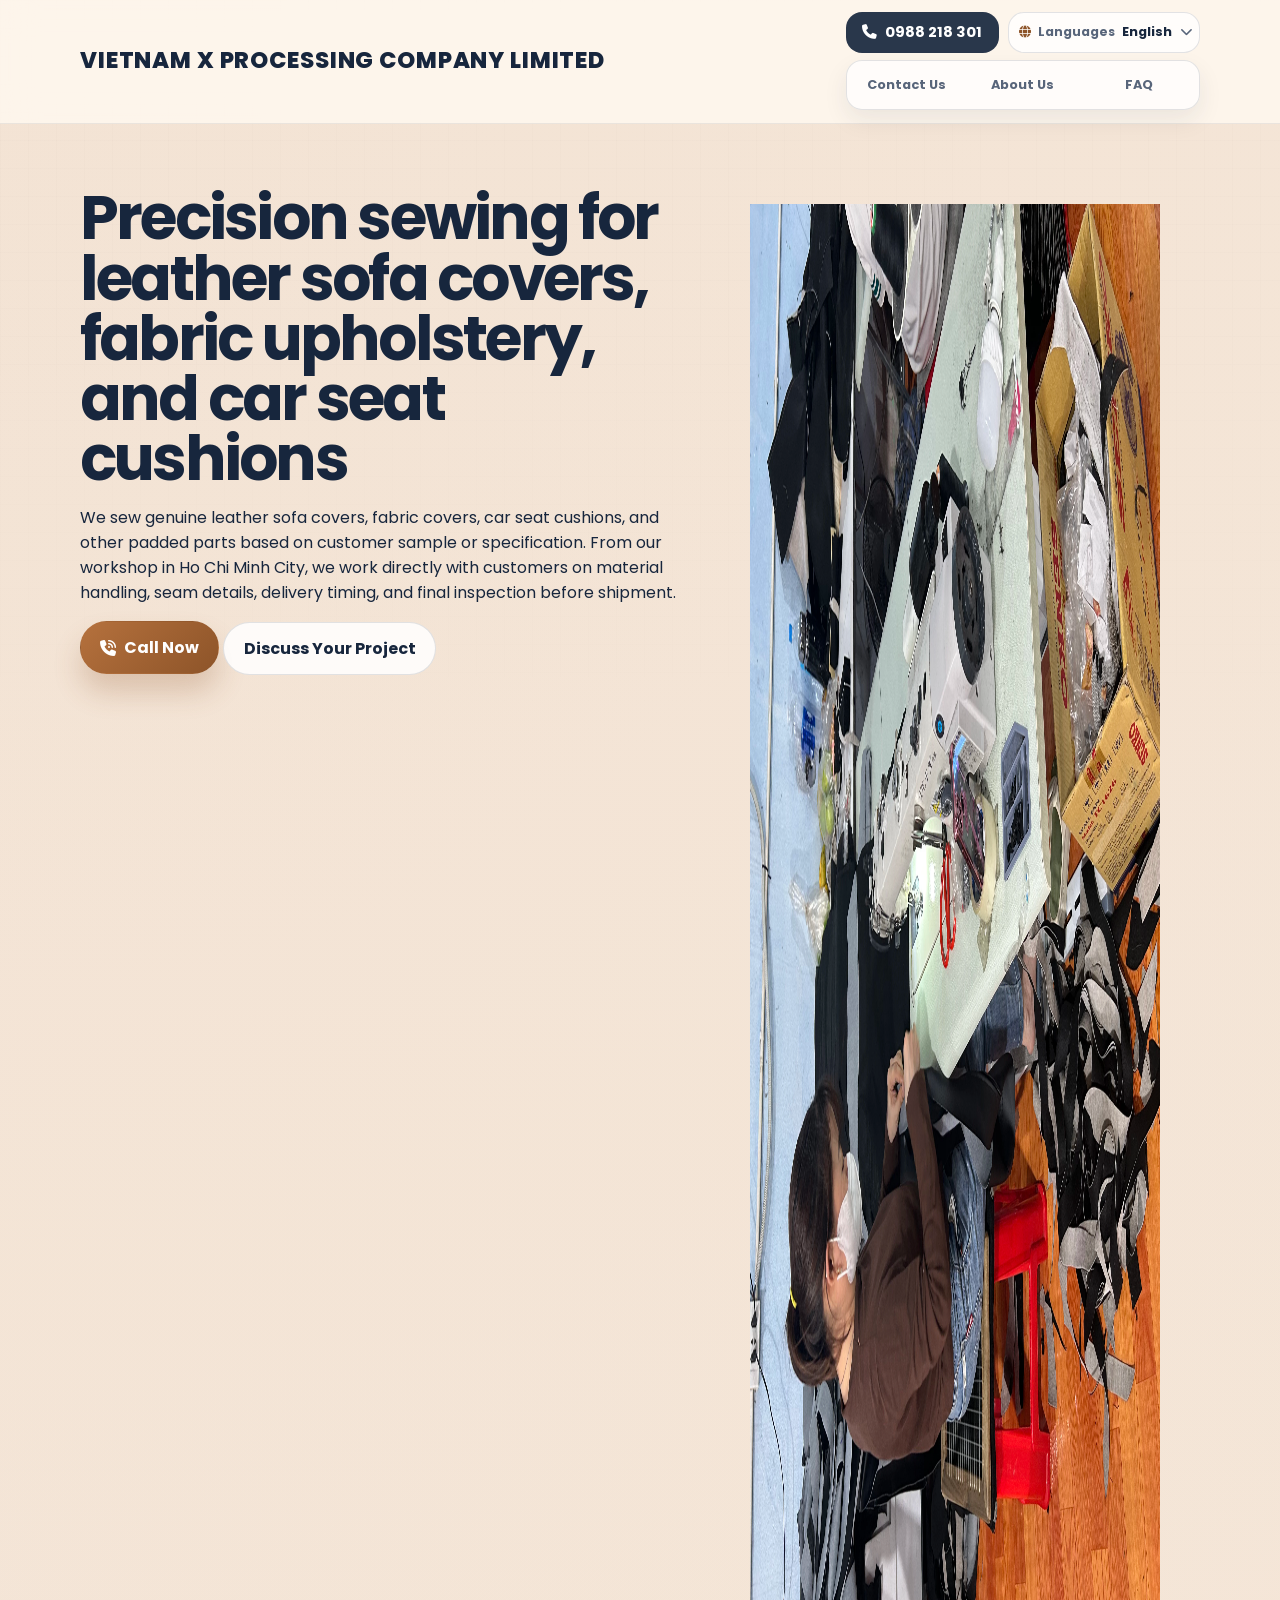
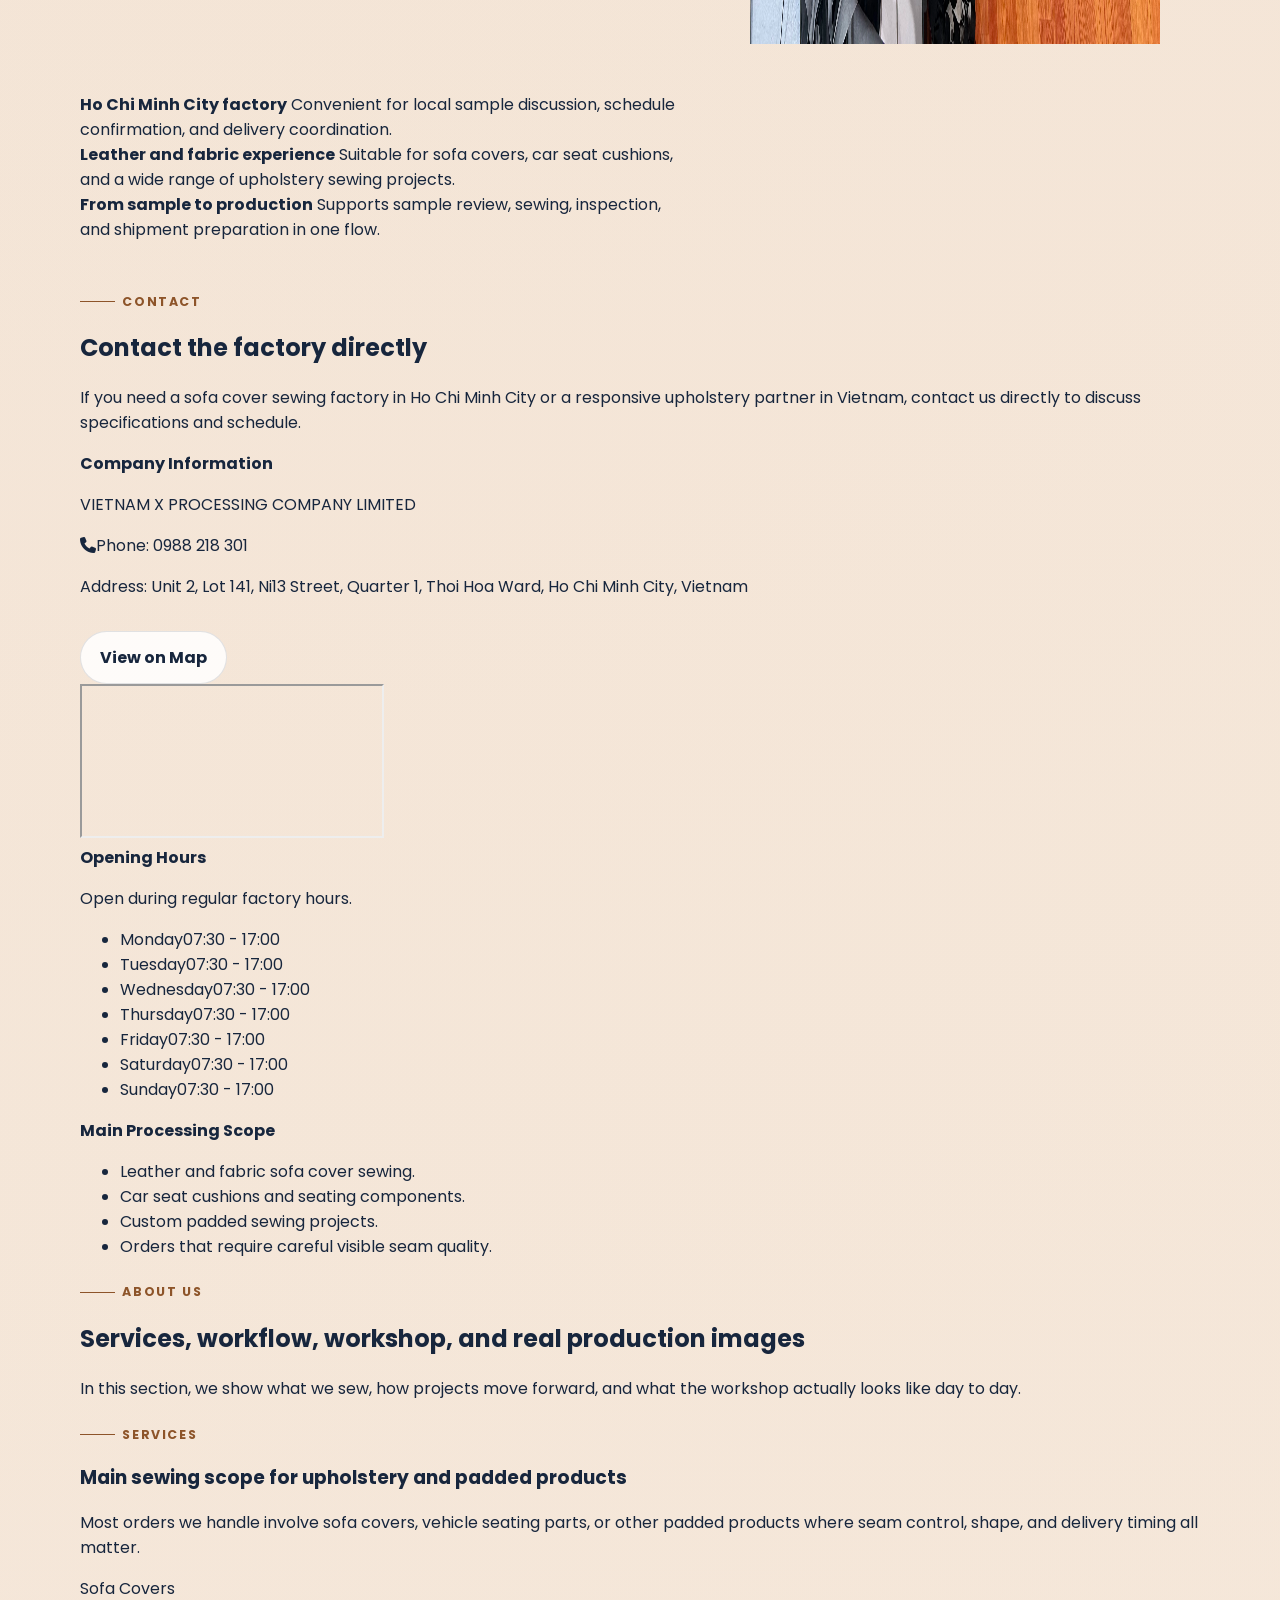
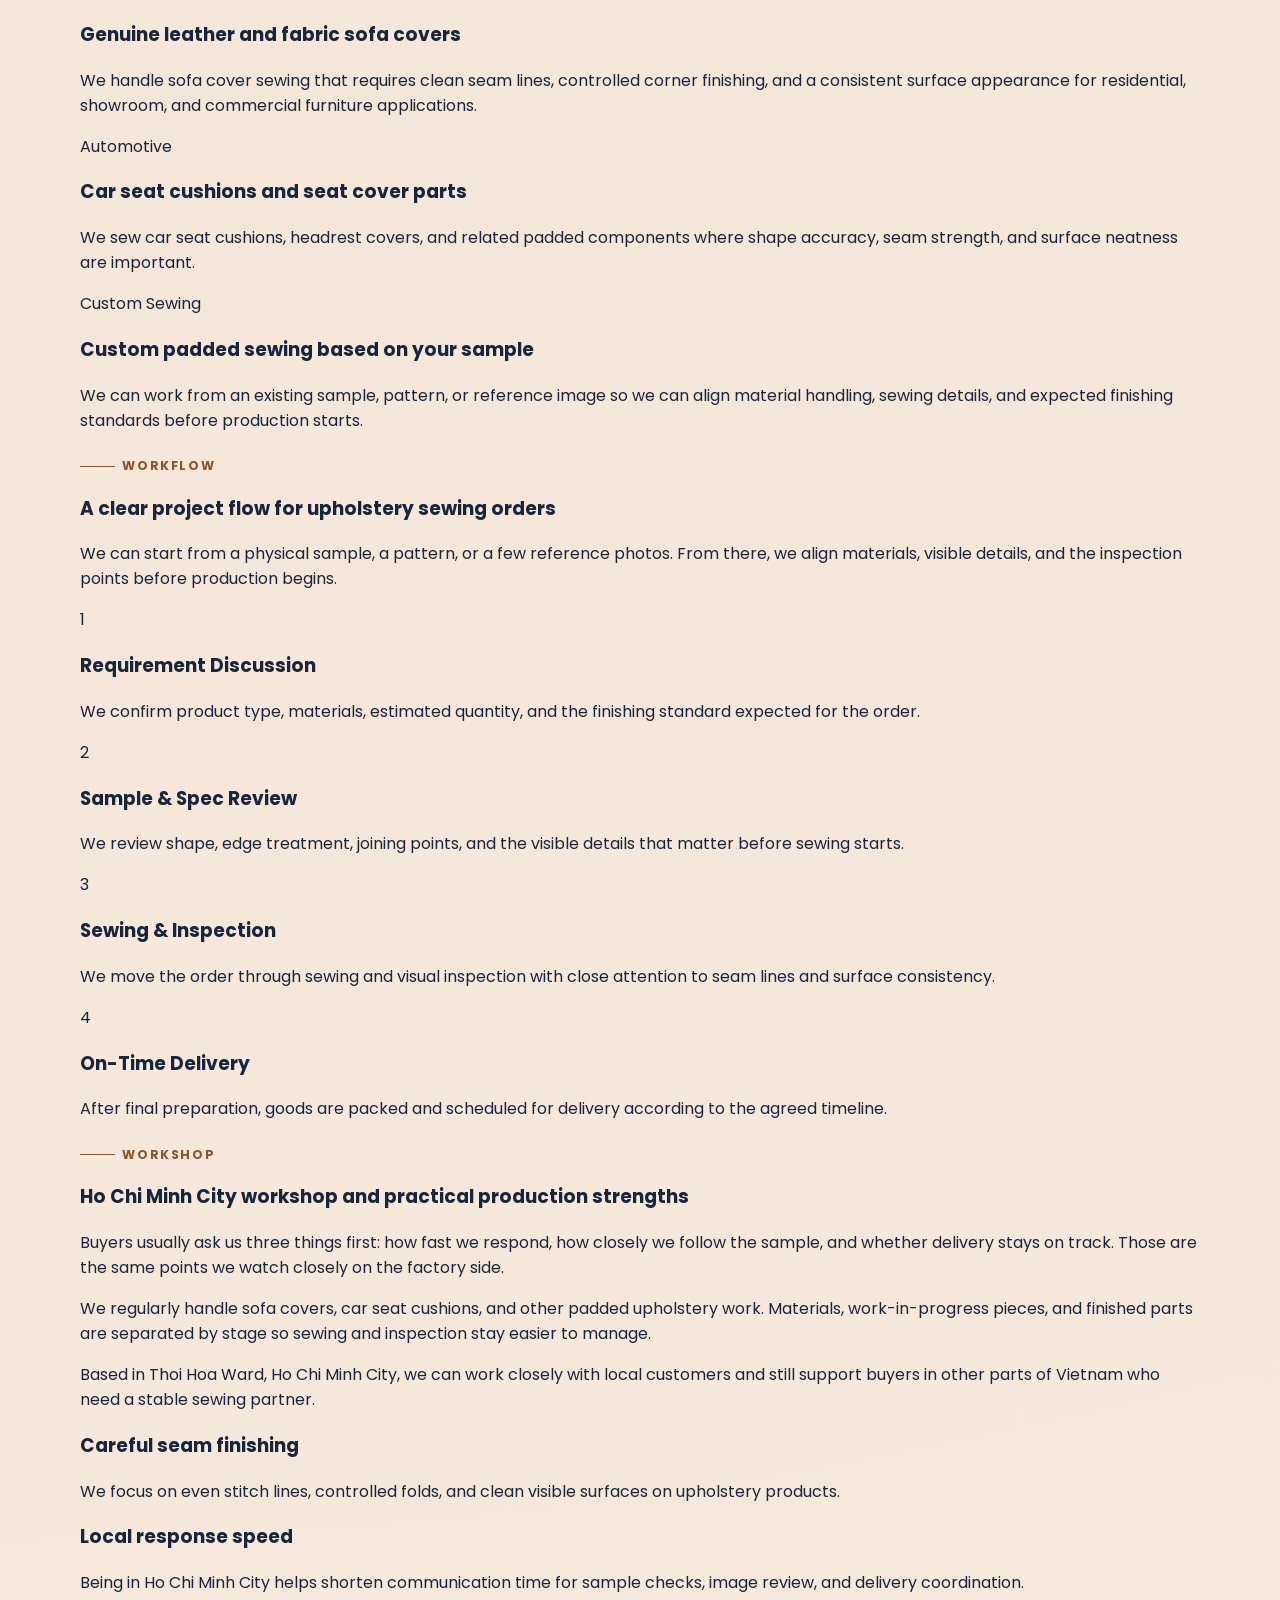
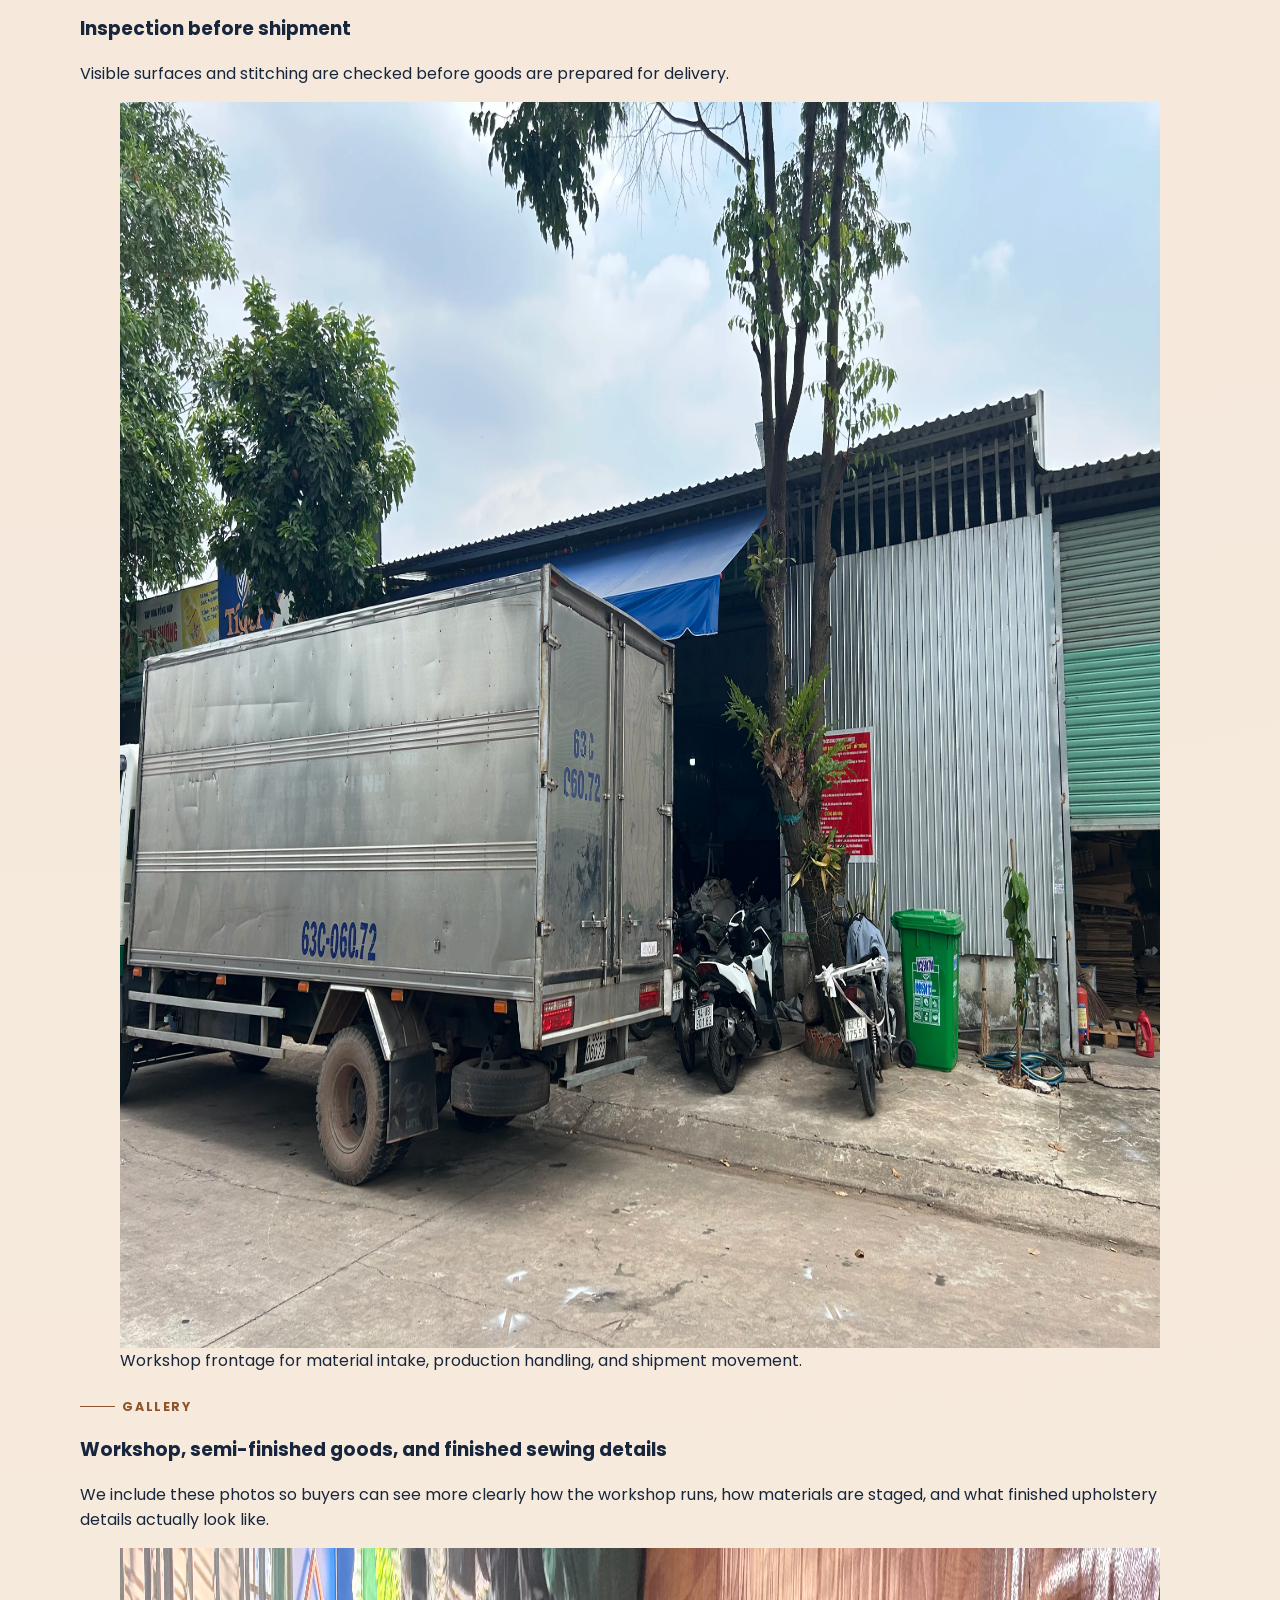
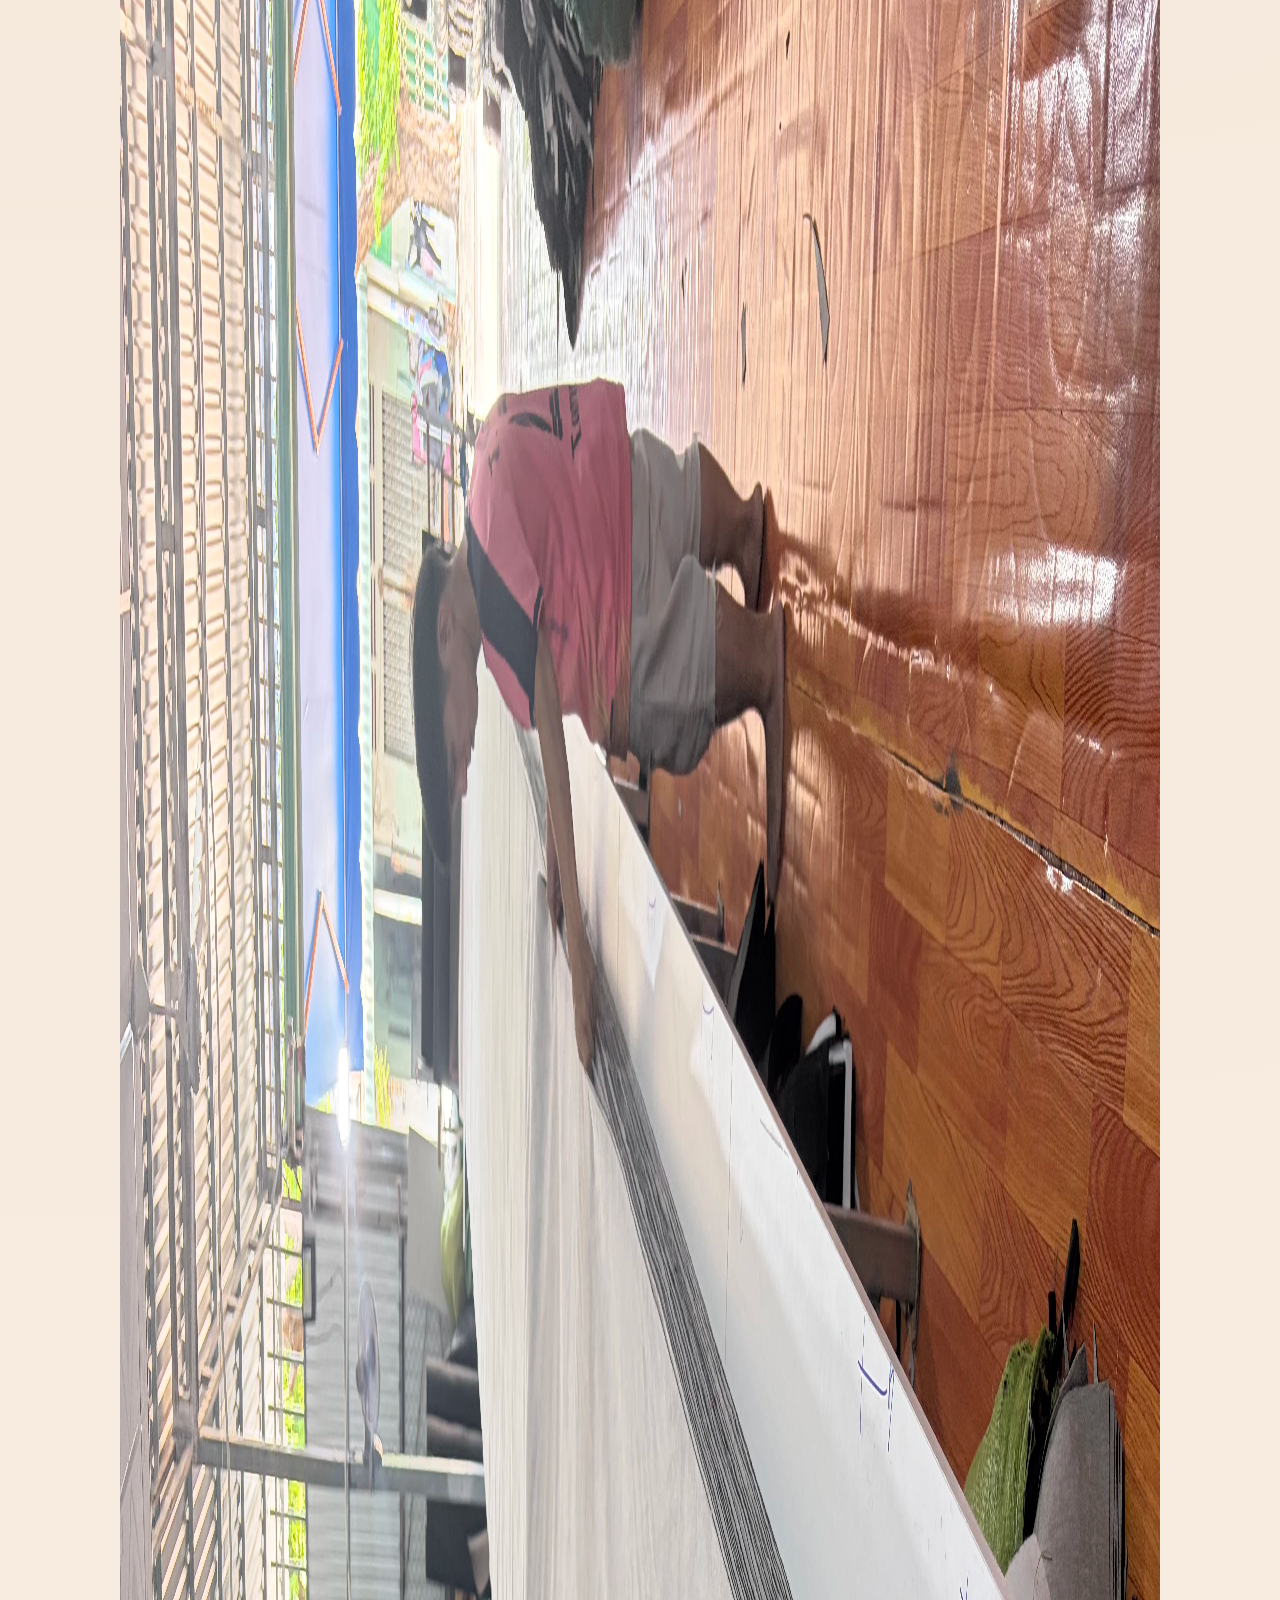
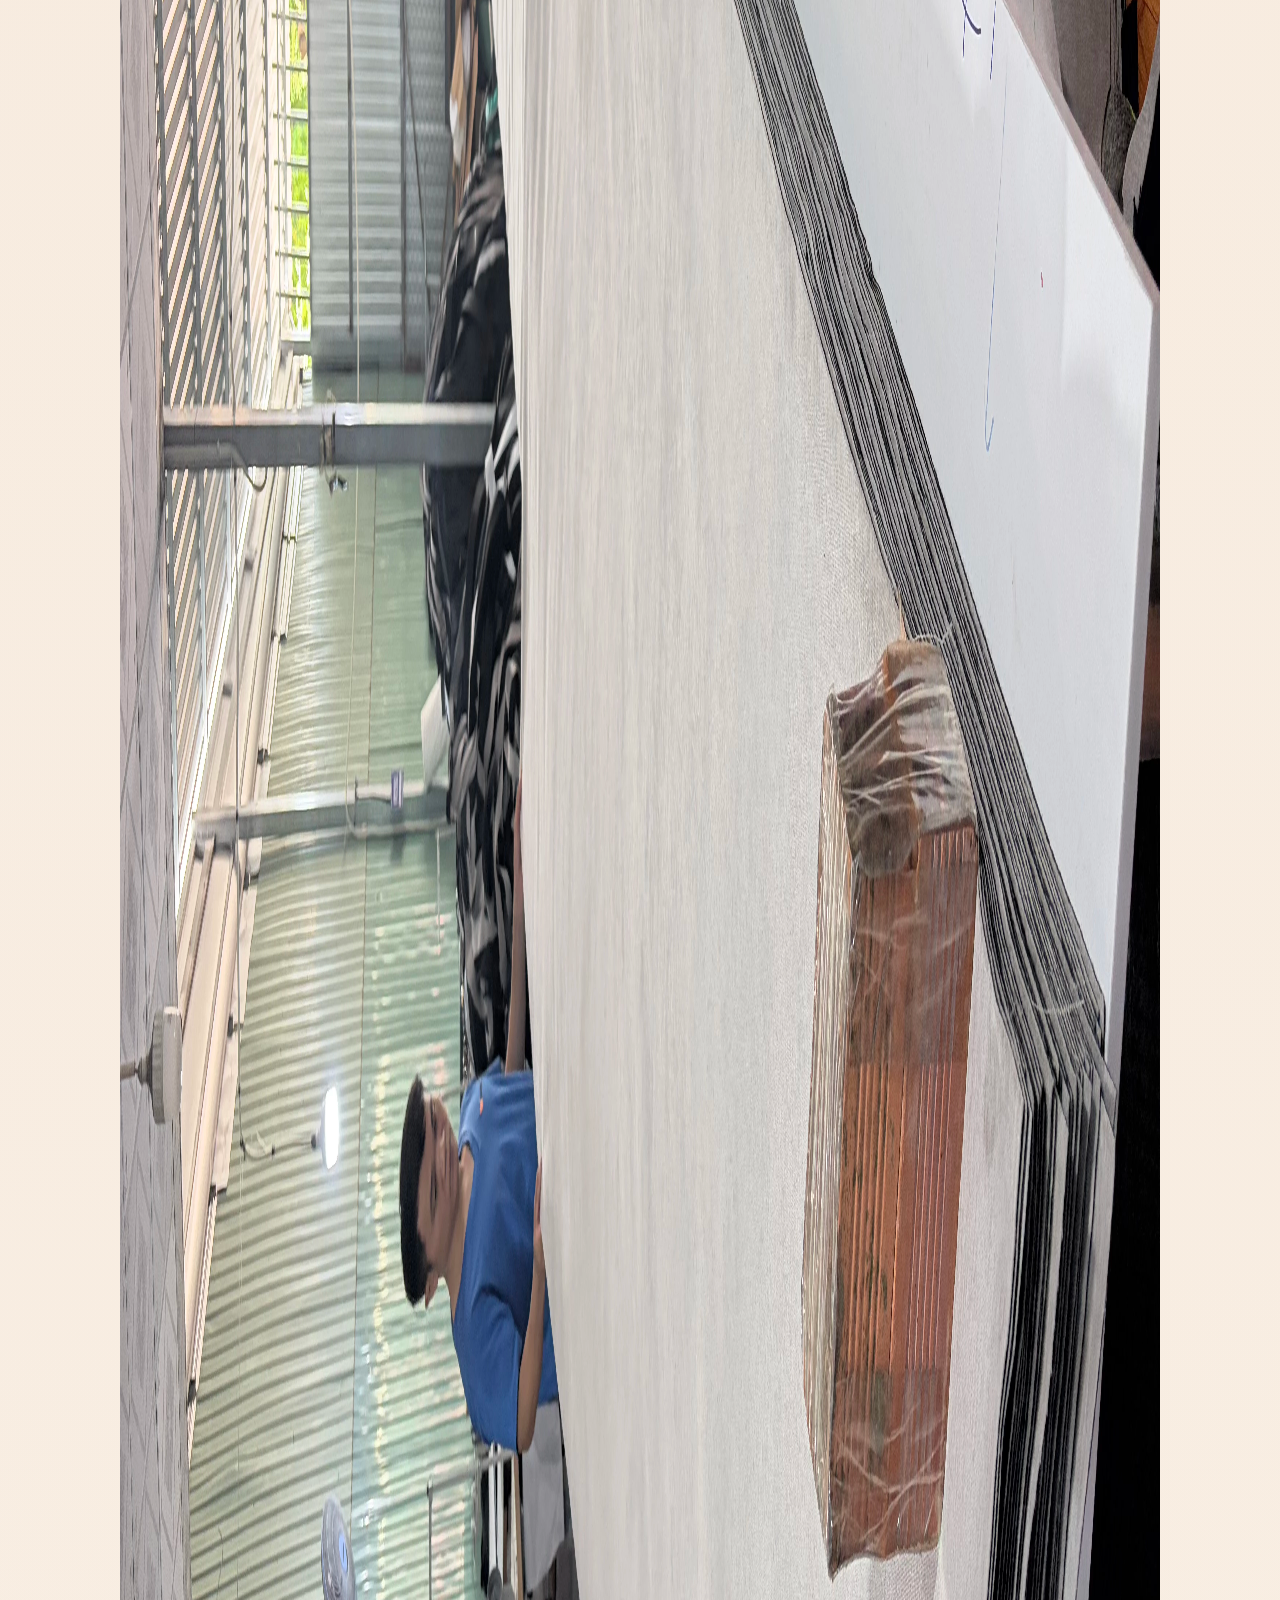
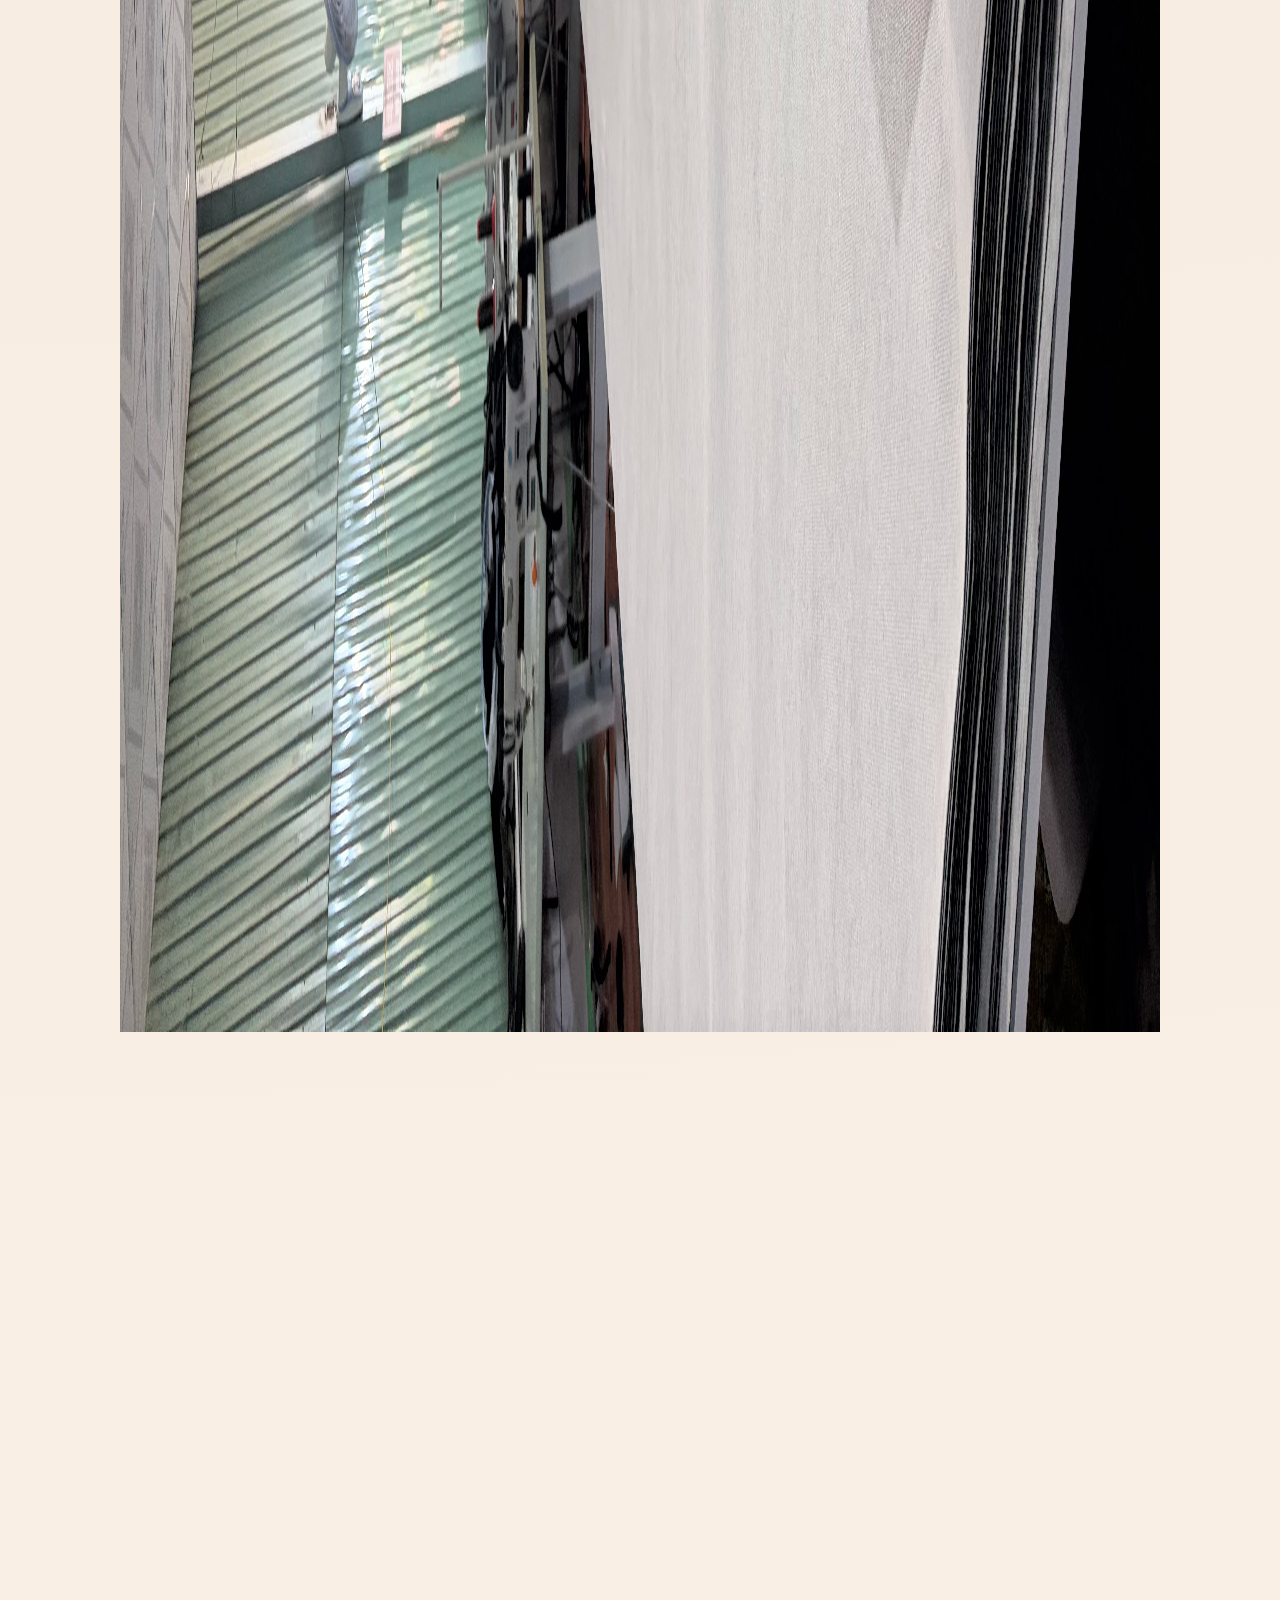
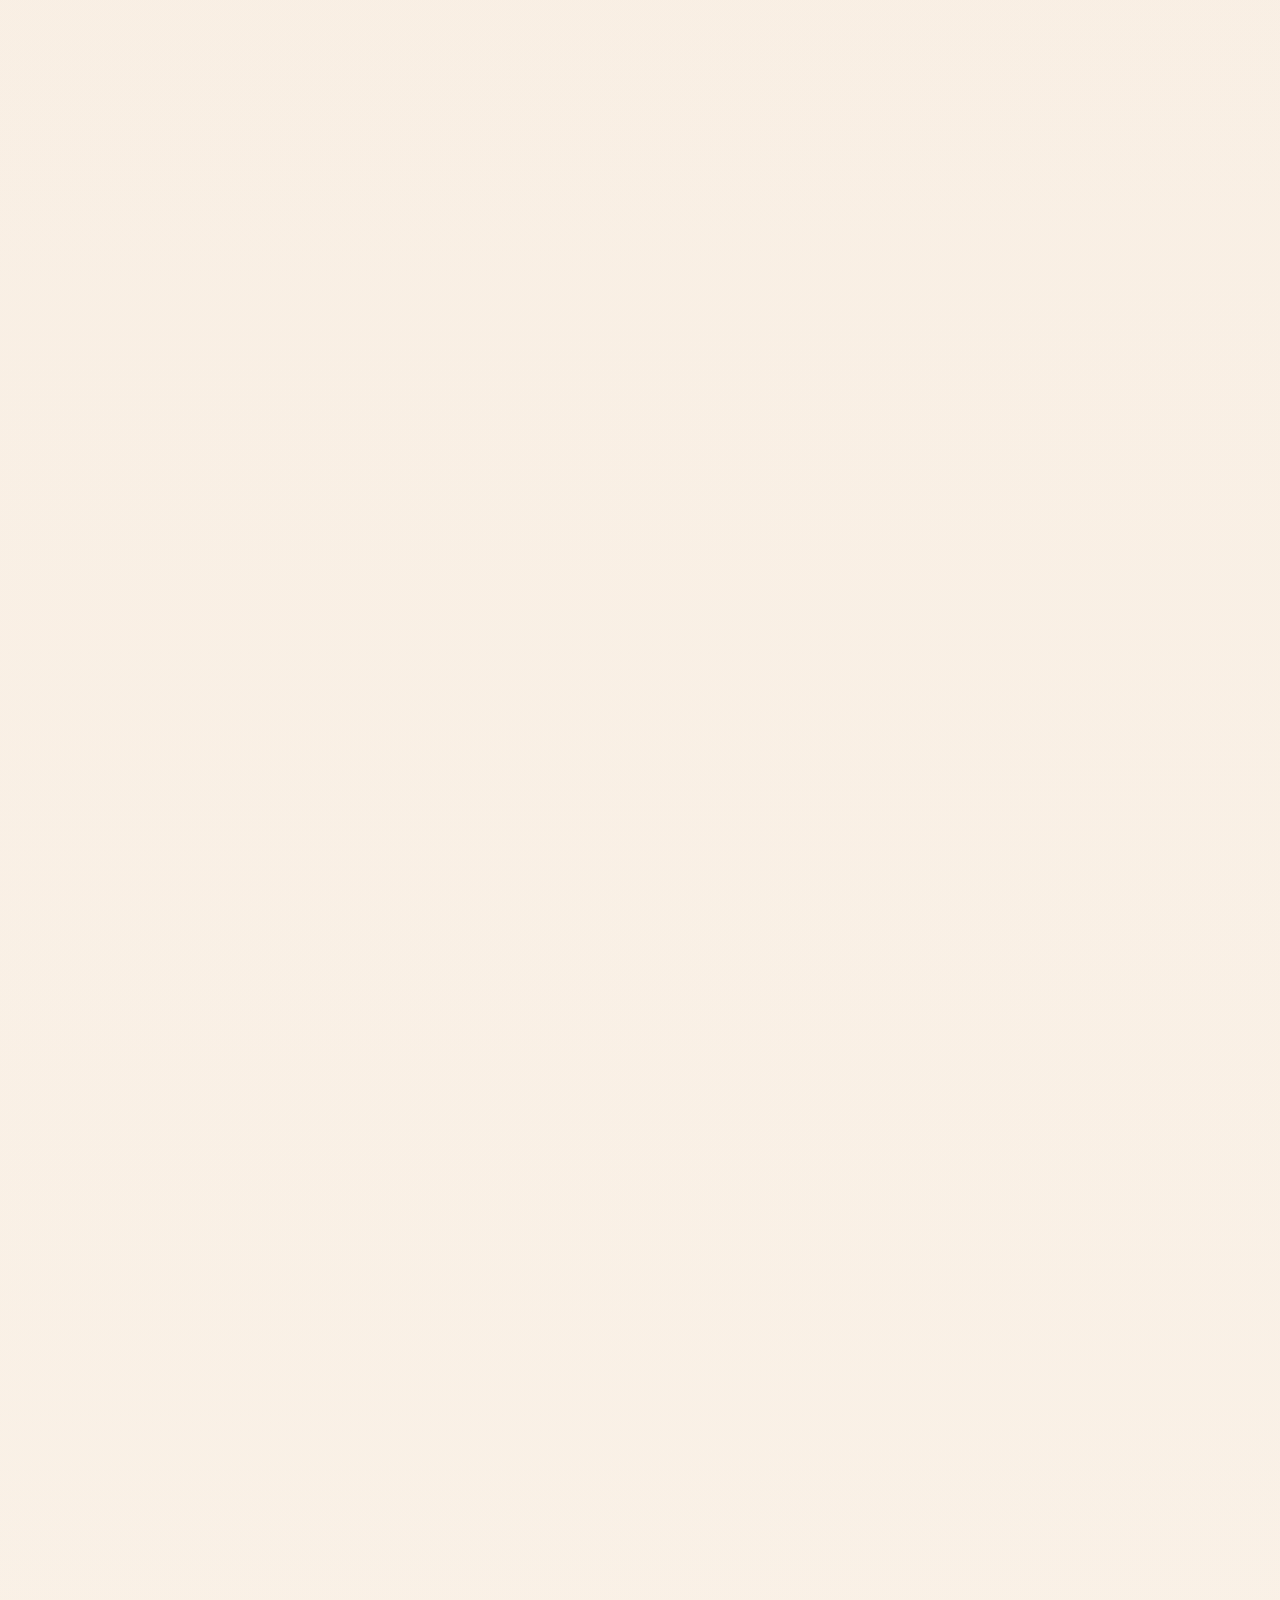
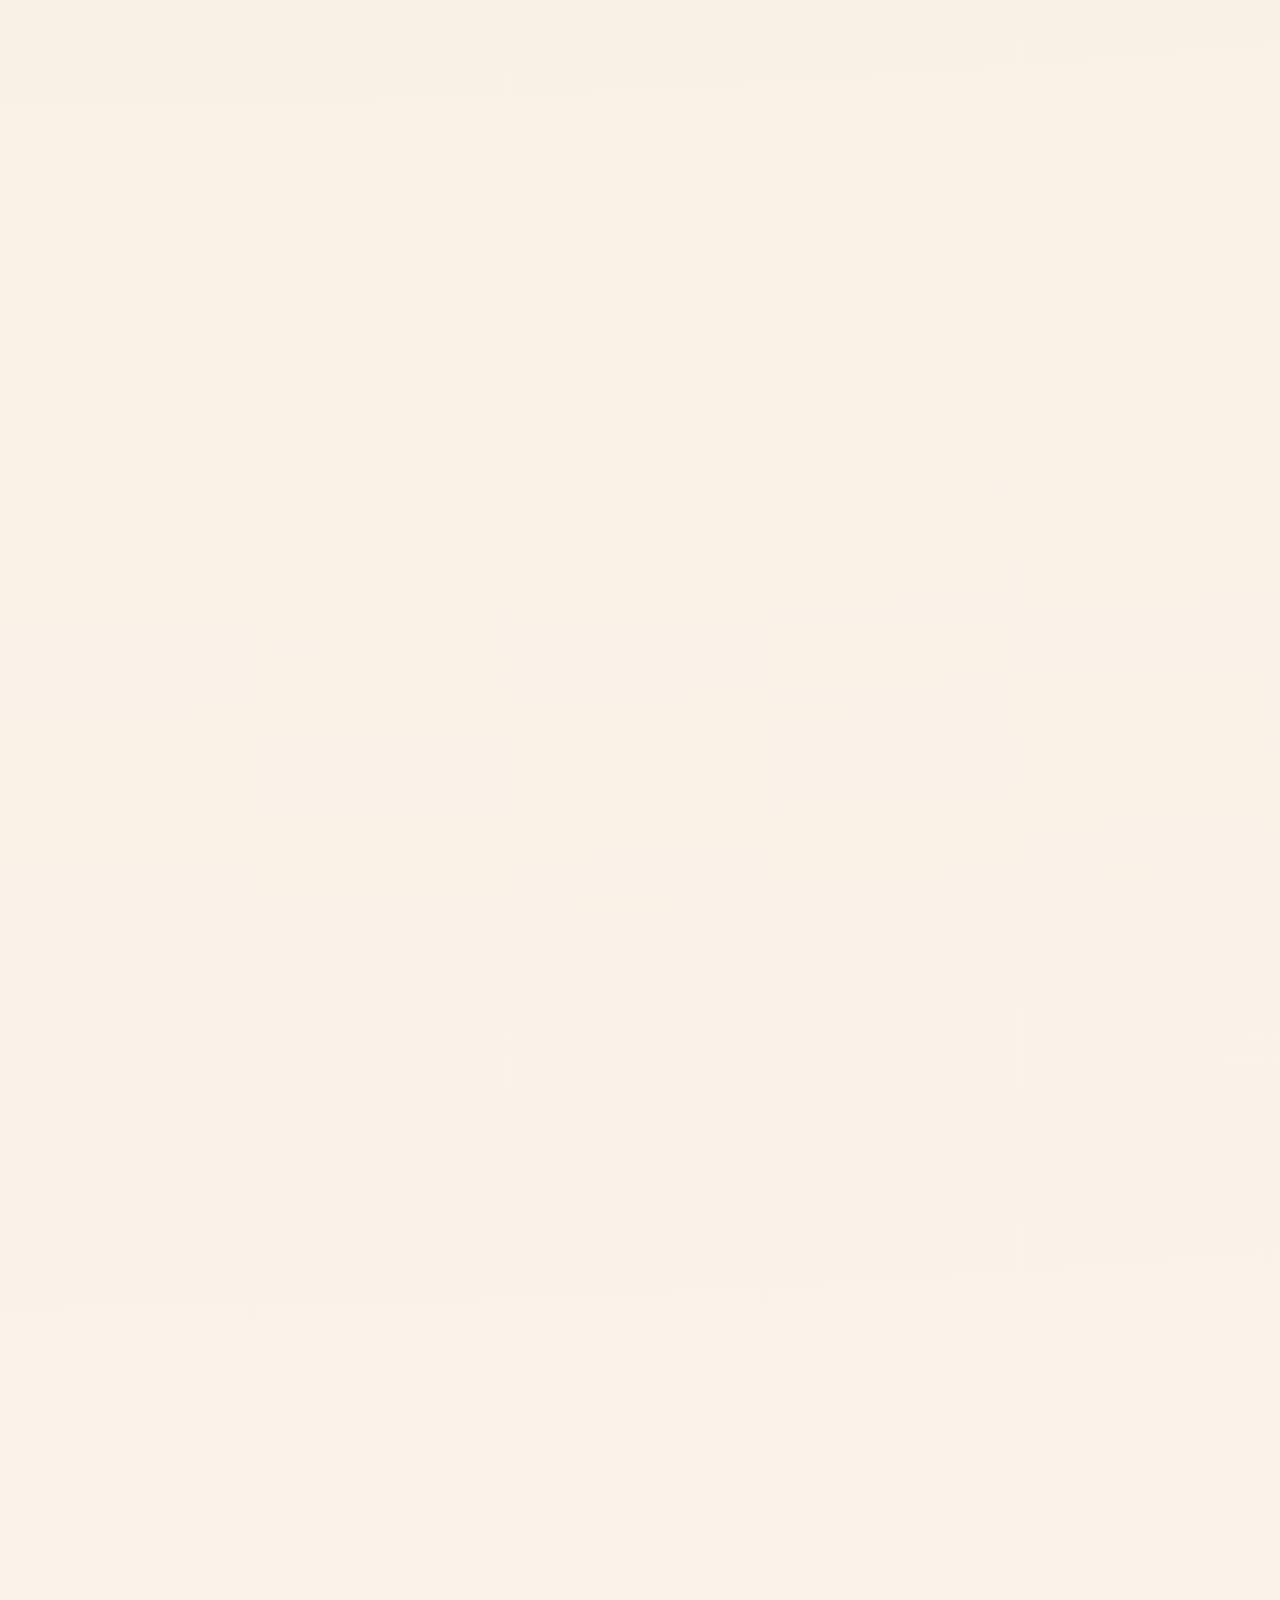
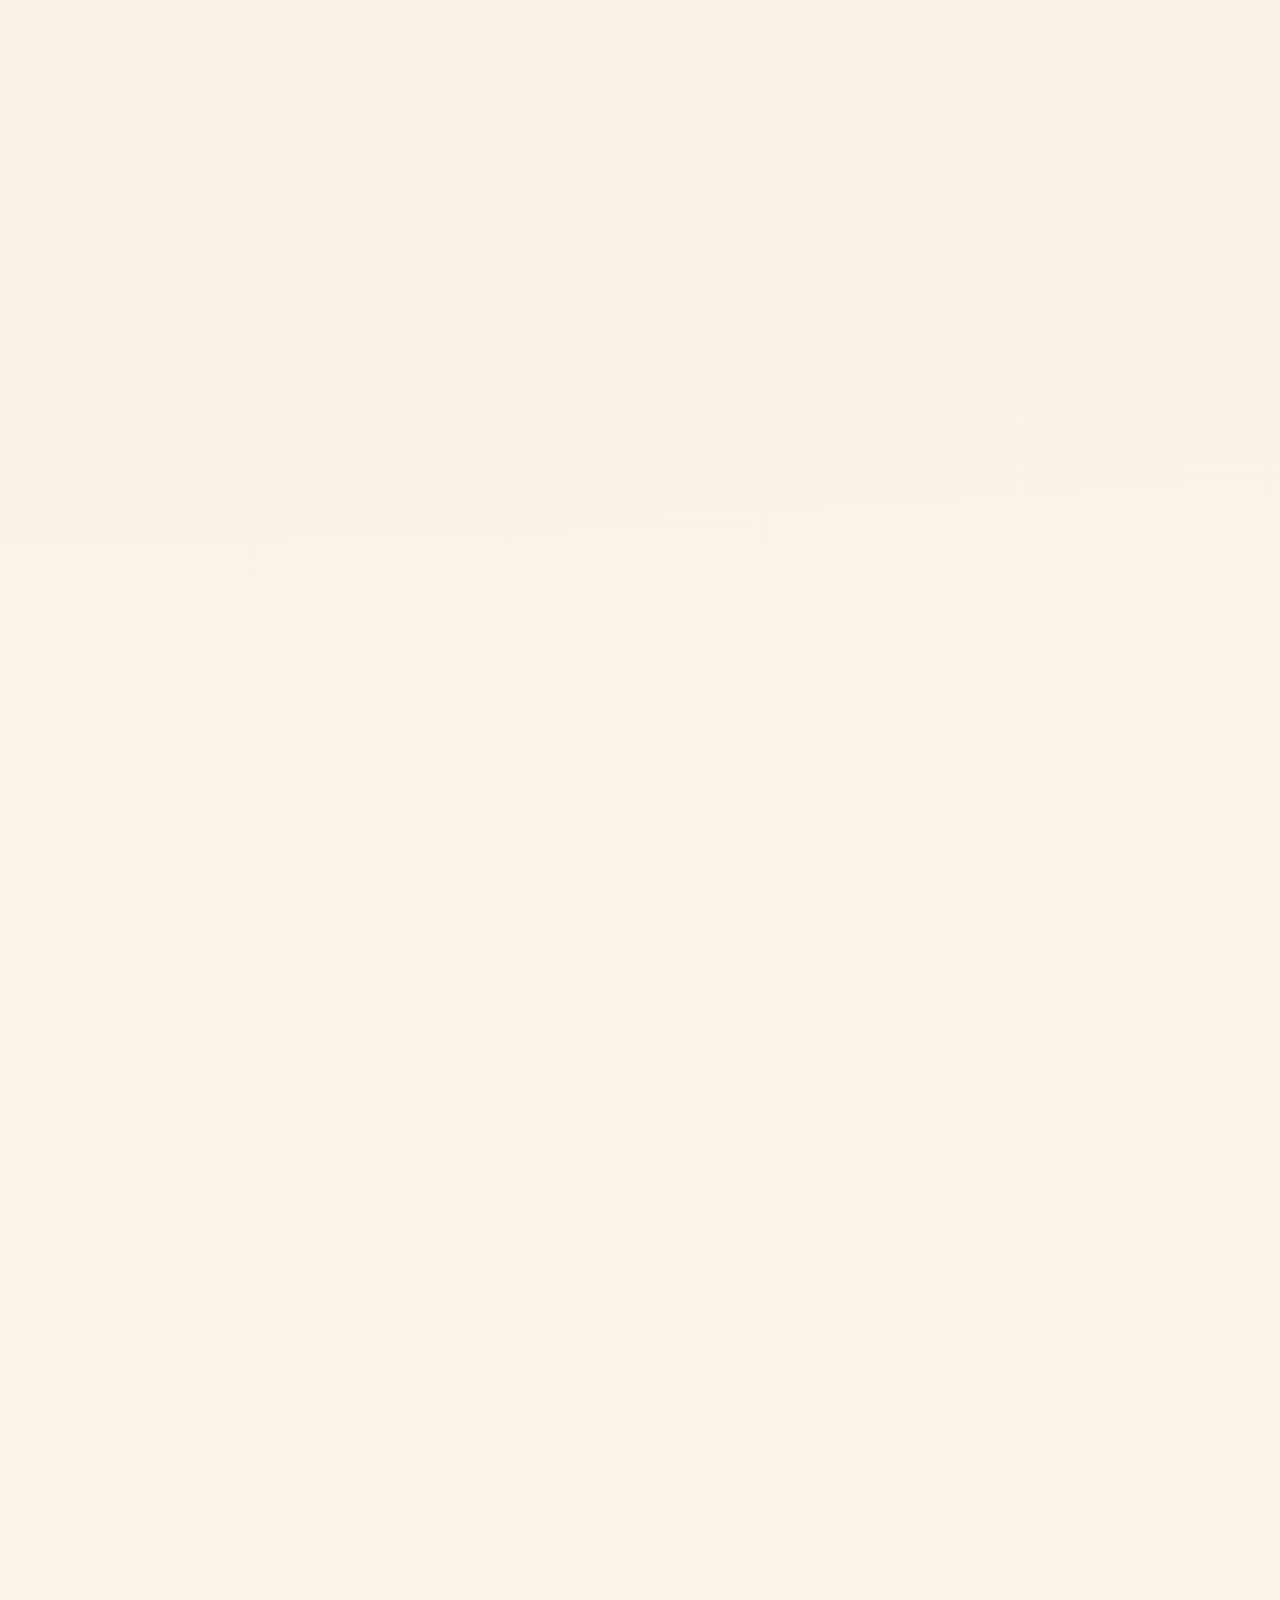
==== commit 5311bab3: "Optimize images and simplify hero section" ====
--- a/en/index.html
+++ b/en/index.html
@@ -19,14 +19,14 @@
   <meta property="og:site_name" content="Vietnam X Processing Company Limited">
   <meta property="og:title" content="Sofa Cover, Fabric Upholstery & Car Seat Cushion Sewing in Ho Chi Minh City">
   <meta property="og:description" content="Precision sewing for genuine leather sofa covers, fabric upholstery, car seat cushions, and other padded products with reliable lead times.">
-  <meta property="og:image" content="../assets/images/sewing-line-closeup.jpeg">
+  <meta property="og:image" content="../assets/images/sewing-line-closeup.webp">
   <meta property="og:locale" content="en_US">
   <meta name="twitter:card" content="summary_large_image">
   <link rel="preconnect" href="https://fonts.googleapis.com">
   <link rel="preconnect" href="https://fonts.gstatic.com" crossorigin>
   <link href="https://fonts.googleapis.com/css2?family=Noto+Sans+JP:wght@400;500;700;800&family=Noto+Sans+KR:wght@400;500;700;800&family=Noto+Sans+SC:wght@400;500;700;800&family=Poppins:wght@400;500;600;700;800&display=swap" rel="stylesheet">
   <link rel="stylesheet" href="https://cdnjs.cloudflare.com/ajax/libs/font-awesome/6.5.2/css/all.min.css">
-  <link rel="icon" href="../assets/images/logo.png" type="image/png">
+  <link rel="icon" href="../assets/images/logo.webp" type="image/webp">
   <link rel="stylesheet" href="../assets/css/site.css">
   <script type="application/ld+json">
     {
@@ -37,11 +37,11 @@
       "description": "Sewing and upholstery processing factory in Ho Chi Minh City, Vietnam for genuine leather sofa covers, fabric sofa covers, car seat cushions, and custom padded sewing products.",
       "telephone": "+84988218301",
       "image": [
-        "../assets/images/factory-front.jpeg",
-        "../assets/images/sewing-line-closeup.jpeg",
-        "../assets/images/leather-cover-brown.jpg"
+        "../assets/images/factory-front.webp",
+        "../assets/images/sewing-line-closeup.webp",
+        "../assets/images/leather-cover-brown.webp"
       ],
-      "logo": "../assets/images/logo.png",
+      "logo": "../assets/images/logo.webp",
       "hasMap": "https://maps.app.goo.gl/C5cqm9W752a1mhqNA",
       "areaServed": [
         "Ho Chi Minh City",
@@ -125,18 +125,8 @@
 
           <div class="hero-media reveal">
             <figure class="hero-frame">
-              <img src="../assets/images/sewing-line-closeup.jpeg" alt="Worker sewing upholstery material" width="1080" height="1440" fetchpriority="high">
-            </figure>
-            <div class="hero-badge">
-              <strong>Core Capabilities</strong>
-              <ul class="plain-list">
-                <li>Genuine leather and fabric sofa cover sewing.</li>
-                <li>Car seat cushions, headrest covers, and padded components.</li>
-                <li>Visible seam and surface inspection before shipment.</li>
-                <li>Flexible production based on sample, size, and finishing requirements.</li>
-              </ul>
-              <p><a class="link-inline" href="https://maps.app.goo.gl/C5cqm9W752a1mhqNA" target="_blank" rel="noreferrer">Unit 2, Lot 141, Ni13 Street, Quarter 1, Thoi Hoa Ward, Ho Chi Minh City</a></p>
-            </div>
+              <img src="../assets/images/sewing-line-closeup.webp" alt="Worker sewing upholstery material" width="1080" height="1440" fetchpriority="high">
+            </figure>
           </div>
 
           <div class="hero-stats">
@@ -294,7 +284,7 @@
             </div>
             <div class="photo-strip">
               <figure class="photo-card">
-                <img src="../assets/images/factory-front.jpeg" alt="Front view of Vietnam X Processing sewing workshop" width="1828" height="1246" loading="lazy" decoding="async">
+                <img src="../assets/images/factory-front.webp" alt="Front view of Vietnam X Processing sewing workshop" width="1828" height="1246" loading="lazy" decoding="async">
                 <figcaption>Workshop frontage for material intake, production handling, and shipment movement.</figcaption>
               </figure>
             </div>
@@ -308,46 +298,46 @@
           </div>
           <div class="gallery-grid">
               <figure class="gallery-item">
-                <img src="../assets/images/Cutting process 1.jpg" alt="Workers spreading multiple upholstery material layers across a long cutting table" width="5712" height="4284" loading="lazy" decoding="async">
-              </figure>
-              <figure class="gallery-item">
-                <img src="../assets/images/Cutting process 2.jpg" alt="Close-up of a worker aligning stacked material edges on the cutting table" width="5712" height="4284" loading="lazy" decoding="async">
-              </figure>
-              <figure class="gallery-item">
-                <img src="../assets/images/Cutting process 3.jpg" alt="Long cutting table prepared with layered upholstery material inside the workshop" width="5712" height="4284" loading="lazy" decoding="async">
-              </figure>
-              <figure class="gallery-item">
-                <img src="../assets/images/Cutting process 4.jpg" alt="Material rolls mounted on the feed rack beside the cutting table" width="5712" height="4284" loading="lazy" decoding="async">
-              </figure>
-              <figure class="gallery-item">
-                <img src="../assets/images/Cutting process 5.jpg" alt="Layered material feeding from the roll onto the workshop cutting table" width="5712" height="4284" loading="lazy" decoding="async">
+                <img src="../assets/images/Cutting process 1.webp" alt="Workers spreading multiple upholstery material layers across a long cutting table" width="5712" height="4284" loading="lazy" decoding="async">
+              </figure>
+              <figure class="gallery-item">
+                <img src="../assets/images/Cutting process 2.webp" alt="Close-up of a worker aligning stacked material edges on the cutting table" width="5712" height="4284" loading="lazy" decoding="async">
+              </figure>
+              <figure class="gallery-item">
+                <img src="../assets/images/Cutting process 3.webp" alt="Long cutting table prepared with layered upholstery material inside the workshop" width="5712" height="4284" loading="lazy" decoding="async">
+              </figure>
+              <figure class="gallery-item">
+                <img src="../assets/images/Cutting process 4.webp" alt="Material rolls mounted on the feed rack beside the cutting table" width="5712" height="4284" loading="lazy" decoding="async">
+              </figure>
+              <figure class="gallery-item">
+                <img src="../assets/images/Cutting process 5.webp" alt="Layered material feeding from the roll onto the workshop cutting table" width="5712" height="4284" loading="lazy" decoding="async">
               </figure>
             <figure class="gallery-item tall">
-              <img src="../assets/images/material-preparation.jpeg" alt="Prepared upholstery material stacks inside the workshop" width="1828" height="1246" loading="lazy" decoding="async">
+              <img src="../assets/images/material-preparation.webp" alt="Prepared upholstery material stacks inside the workshop" width="1828" height="1246" loading="lazy" decoding="async">
             </figure>
             <figure class="gallery-item tall">
-              <img src="../assets/images/leather-cover-brown.jpg" alt="Brown genuine leather sofa cover detail" width="1080" height="1440" loading="lazy" decoding="async">
-            </figure>
-            <figure class="gallery-item">
-              <img src="../assets/images/black-seat-cover.jpg" alt="Black sewn seat cover component" width="1080" height="1440" loading="lazy" decoding="async">
-            </figure>
-            <figure class="gallery-item">
-              <img src="../assets/images/beige-seat-cover.jpg" alt="Beige seat cover component with shaped stitching" width="1080" height="1440" loading="lazy" decoding="async">
+              <img src="../assets/images/leather-cover-brown.webp" alt="Brown genuine leather sofa cover detail" width="1080" height="1440" loading="lazy" decoding="async">
+            </figure>
+            <figure class="gallery-item">
+              <img src="../assets/images/black-seat-cover.webp" alt="Black sewn seat cover component" width="1080" height="1440" loading="lazy" decoding="async">
+            </figure>
+            <figure class="gallery-item">
+              <img src="../assets/images/beige-seat-cover.webp" alt="Beige seat cover component with shaped stitching" width="1080" height="1440" loading="lazy" decoding="async">
             </figure>
             <figure class="gallery-item wide">
-              <img src="../assets/images/factory-exterior-wide.jpeg" alt="Exterior material handling area at the sewing workshop" width="1828" height="1246" loading="lazy" decoding="async">
-            </figure>
-            <figure class="gallery-item">
-              <img src="../assets/images/interior photo 6.jpeg" alt="Interior sewing line with workers at the production floor" width="4032" height="3024" loading="lazy" decoding="async">
-            </figure>
-            <figure class="gallery-item">
-              <img src="../assets/images/interior photo 9.jpeg" alt="Close-up of a sewing machine and work table inside the workshop" width="4032" height="3024" loading="lazy" decoding="async">
-            </figure>
-            <figure class="gallery-item">
-              <img src="../assets/images/interior photo 13.jpeg" alt="Workers sewing at their stations with materials arranged nearby" width="4032" height="3024" loading="lazy" decoding="async">
-            </figure>
-            <figure class="gallery-item">
-              <img src="../assets/images/interior photo 17.jpeg" alt="Industrial sewing machine with thread cones and upholstery material on the table" width="4032" height="3024" loading="lazy" decoding="async">
+              <img src="../assets/images/factory-exterior-wide.webp" alt="Exterior material handling area at the sewing workshop" width="1828" height="1246" loading="lazy" decoding="async">
+            </figure>
+            <figure class="gallery-item">
+              <img src="../assets/images/interior photo 6.webp" alt="Interior sewing line with workers at the production floor" width="4032" height="3024" loading="lazy" decoding="async">
+            </figure>
+            <figure class="gallery-item">
+              <img src="../assets/images/interior photo 9.webp" alt="Close-up of a sewing machine and work table inside the workshop" width="4032" height="3024" loading="lazy" decoding="async">
+            </figure>
+            <figure class="gallery-item">
+              <img src="../assets/images/interior photo 13.webp" alt="Workers sewing at their stations with materials arranged nearby" width="4032" height="3024" loading="lazy" decoding="async">
+            </figure>
+            <figure class="gallery-item">
+              <img src="../assets/images/interior photo 17.webp" alt="Industrial sewing machine with thread cones and upholstery material on the table" width="4032" height="3024" loading="lazy" decoding="async">
             </figure>
           </div>
         </div>
--- a/assets/css/site.css
+++ b/assets/css/site.css
@@ -406,7 +406,6 @@
 .advantage-card h3,
 .process-card h3,
 .contact-card strong,
-.hero-badge strong,
 .faq-list summary {
   font-family: var(--font-display);
 }
@@ -417,45 +416,6 @@
   line-height: 0.98;
   letter-spacing: -0.045em;
   max-width: none;
-}
-
-.hero-lead {
-  margin: 0;
-  max-width: none;
-  color: var(--muted);
-  font-size: 1.03rem;
-  line-height: 1.8;
-}
-
-.hero-actions {
-  display: flex;
-  flex-wrap: wrap;
-  gap: 0.8rem;
-  margin: 1.6rem 0;
-}
-
-.hero-stats {
-  grid-column: 1 / -1;
-  display: grid;
-  grid-template-columns: repeat(3, minmax(0, 1fr));
-  gap: 0.8rem;
-  margin-top: 0.2rem;
-}
-
-.stat {
-  background: var(--panel);
-  border: 1px solid var(--line);
-  border-radius: 1.35rem;
-  padding: 1rem;
-  box-shadow: 0 18px 36px rgba(23, 38, 61, 0.08);
-}
-
-.stat strong {
-  display: block;
-  font-family: var(--font-display);
-  font-size: 1.1rem;
-}
-
 .stat span {
   display: block;
   margin-top: 0.3rem;
@@ -488,45 +448,6 @@
   width: 100%;
   height: 100%;
   object-fit: cover;
-}
-
-.hero-badge {
-  position: absolute;
-  left: -1rem;
-  right: auto;
-  bottom: 1rem;
-  max-width: 20rem;
-  background: rgba(255, 255, 255, 0.94);
-  border: 1px solid rgba(23, 38, 61, 0.08);
-  border-radius: 1.4rem;
-  padding: 1.1rem;
-  box-shadow: 0 20px 36px rgba(23, 38, 61, 0.12);
-}
-
-.hero-badge strong {
-  display: block;
-  font-size: 1rem;
-  margin-bottom: 0.7rem;
-}
-
-.plain-list {
-  margin: 0;
-  padding-left: 1.1rem;
-  color: var(--muted);
-  line-height: 1.7;
-}
-
-.hero-badge p {
-  margin: 0.8rem 0 0;
-  color: var(--muted);
-  line-height: 1.7;
-}
-
-.link-inline {
-  color: var(--accent-deep);
-  text-decoration: underline;
-  text-decoration-thickness: 1px;
-  text-underline-offset: 0.2em;
 }
 
 section {
@@ -918,12 +839,6 @@
     grid-template-columns: 1fr;
   }
 
-  .hero-badge {
-    position: static;
-    max-width: none;
-    margin-top: 1rem;
-  }
-
   .hero-stats {
     grid-template-columns: 1fr;
   }
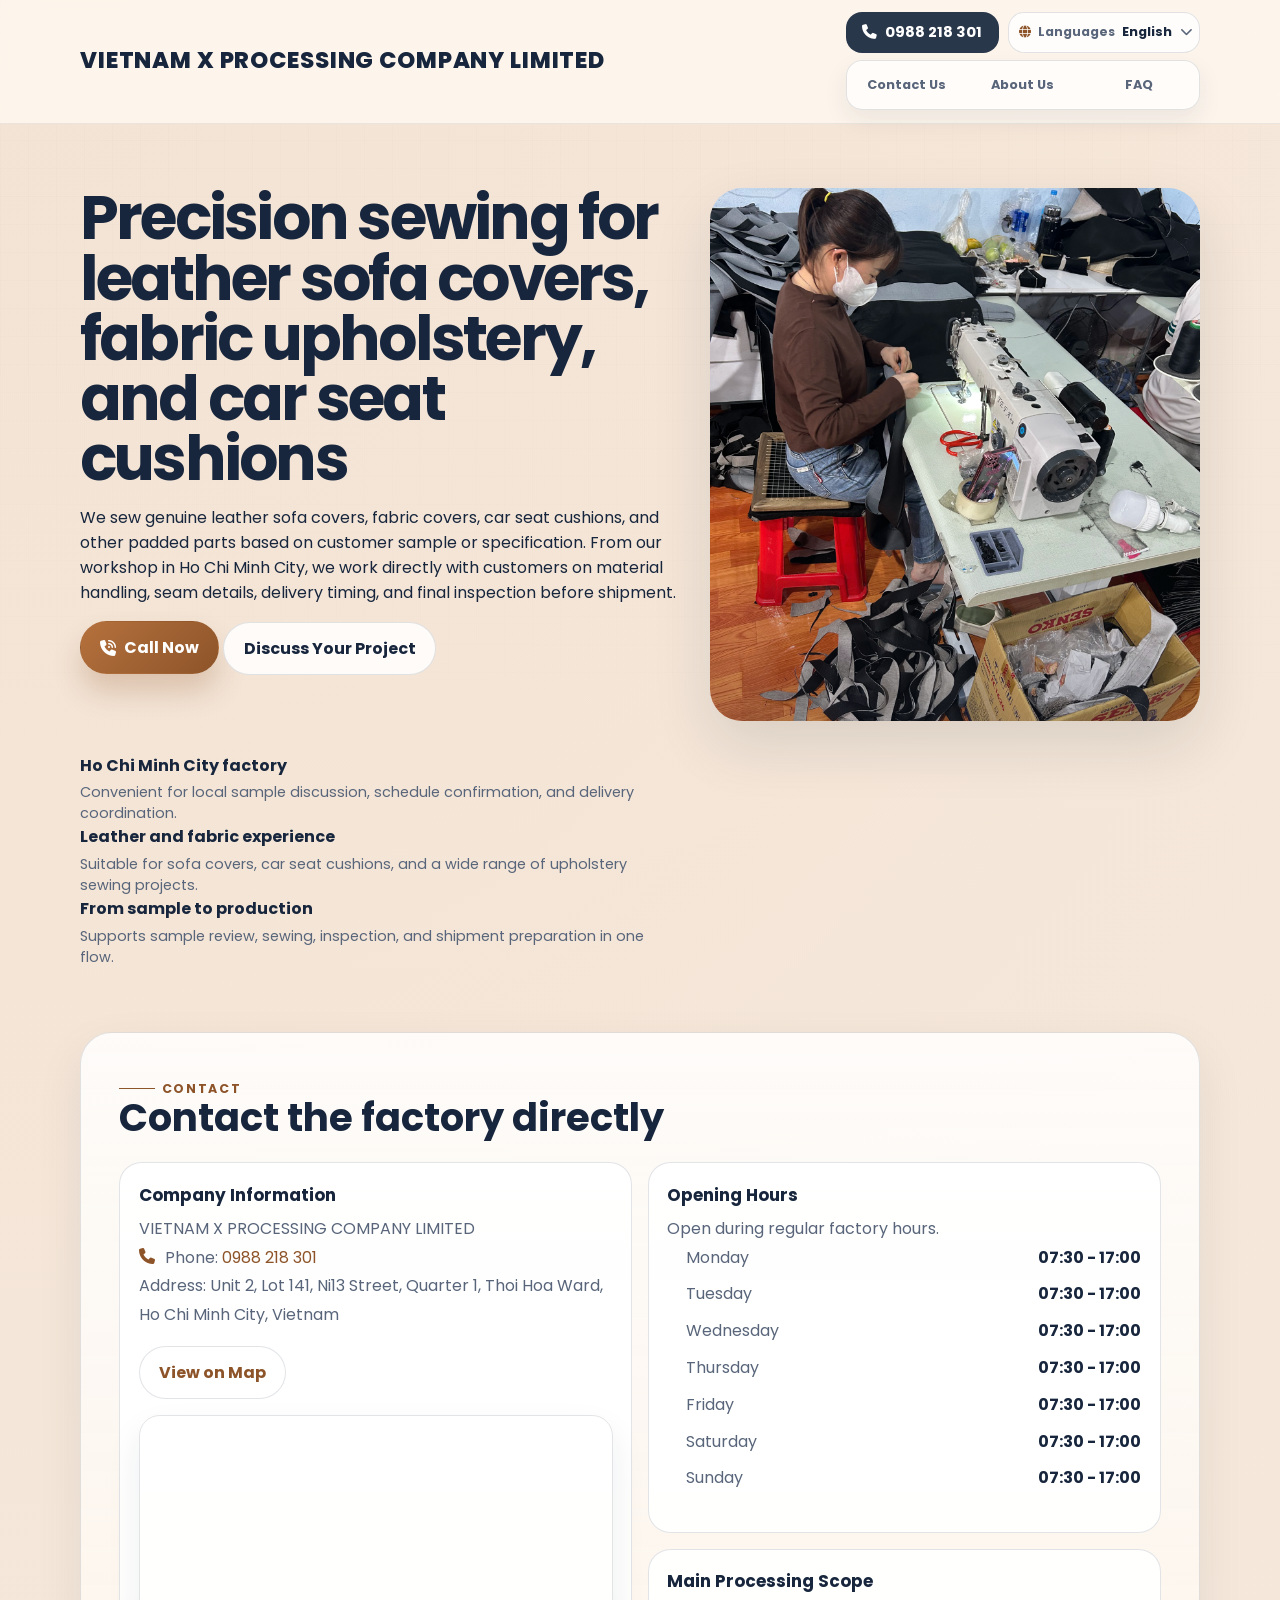
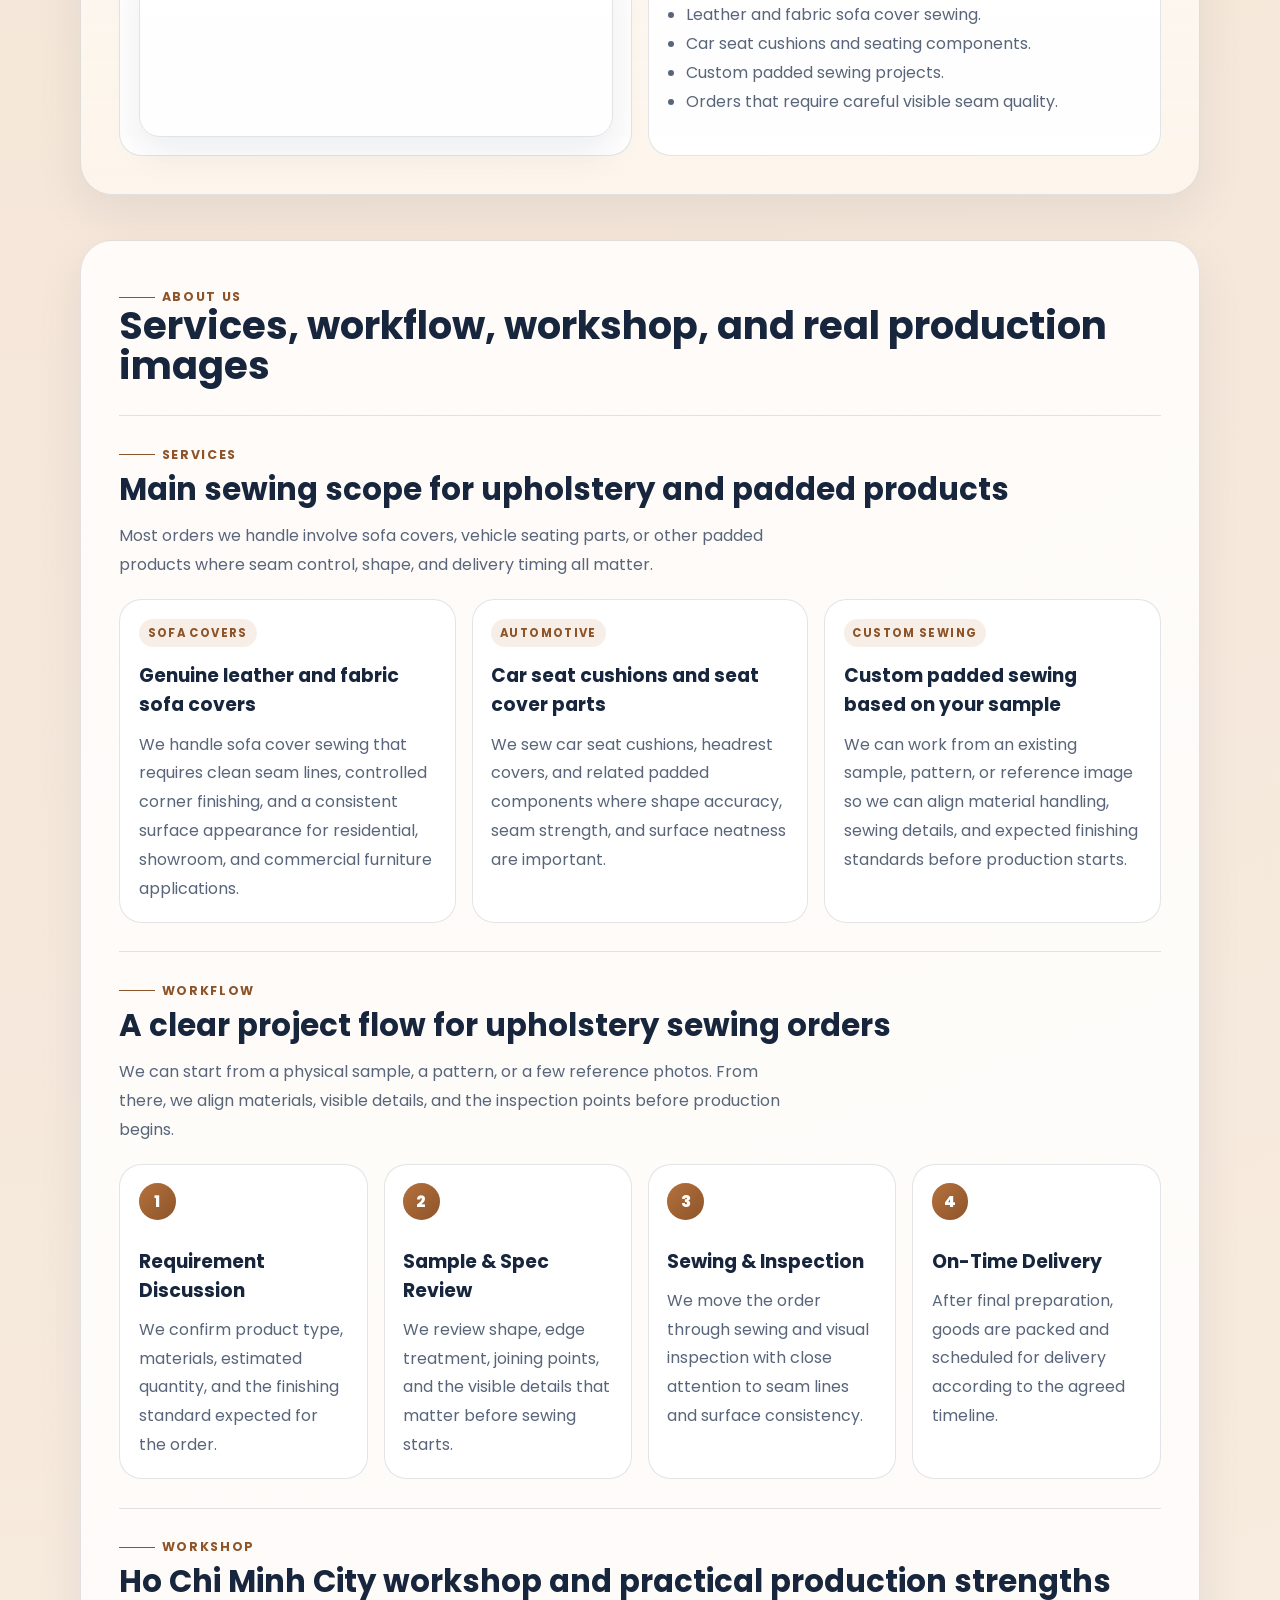
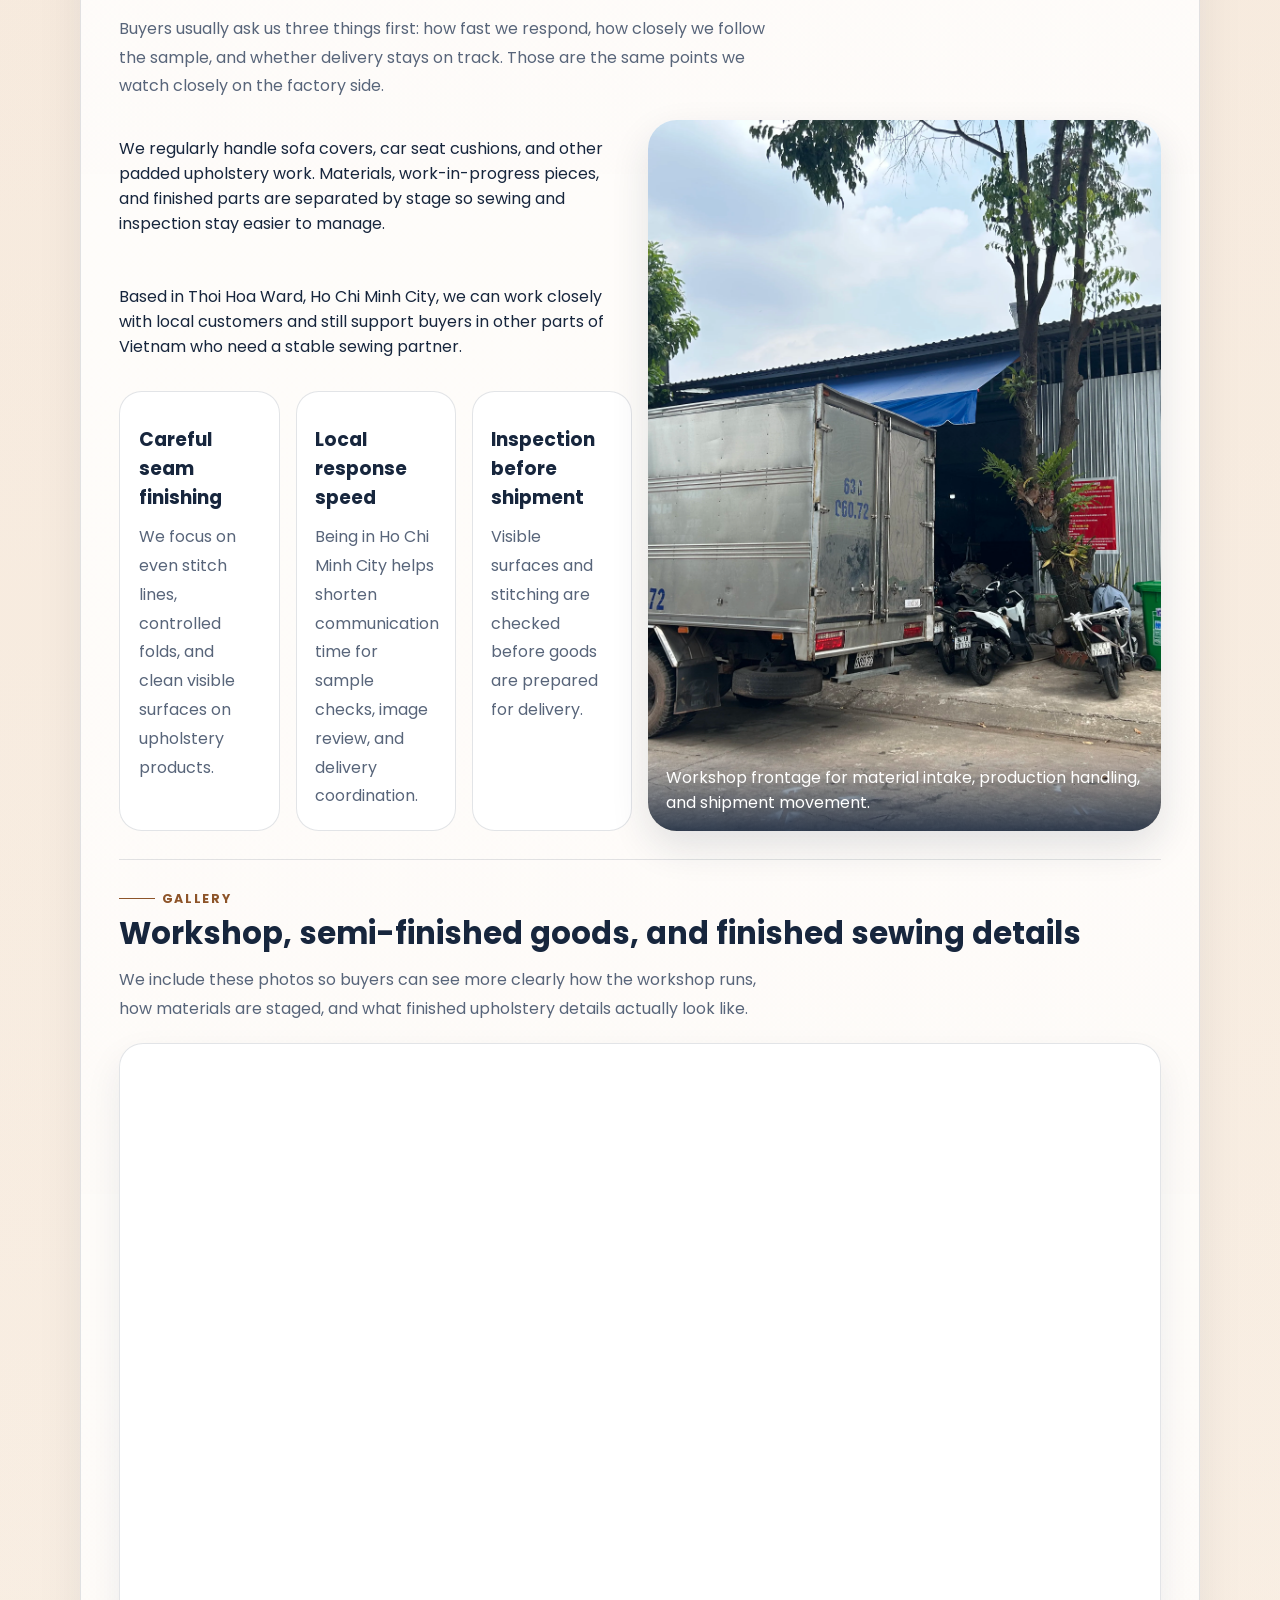
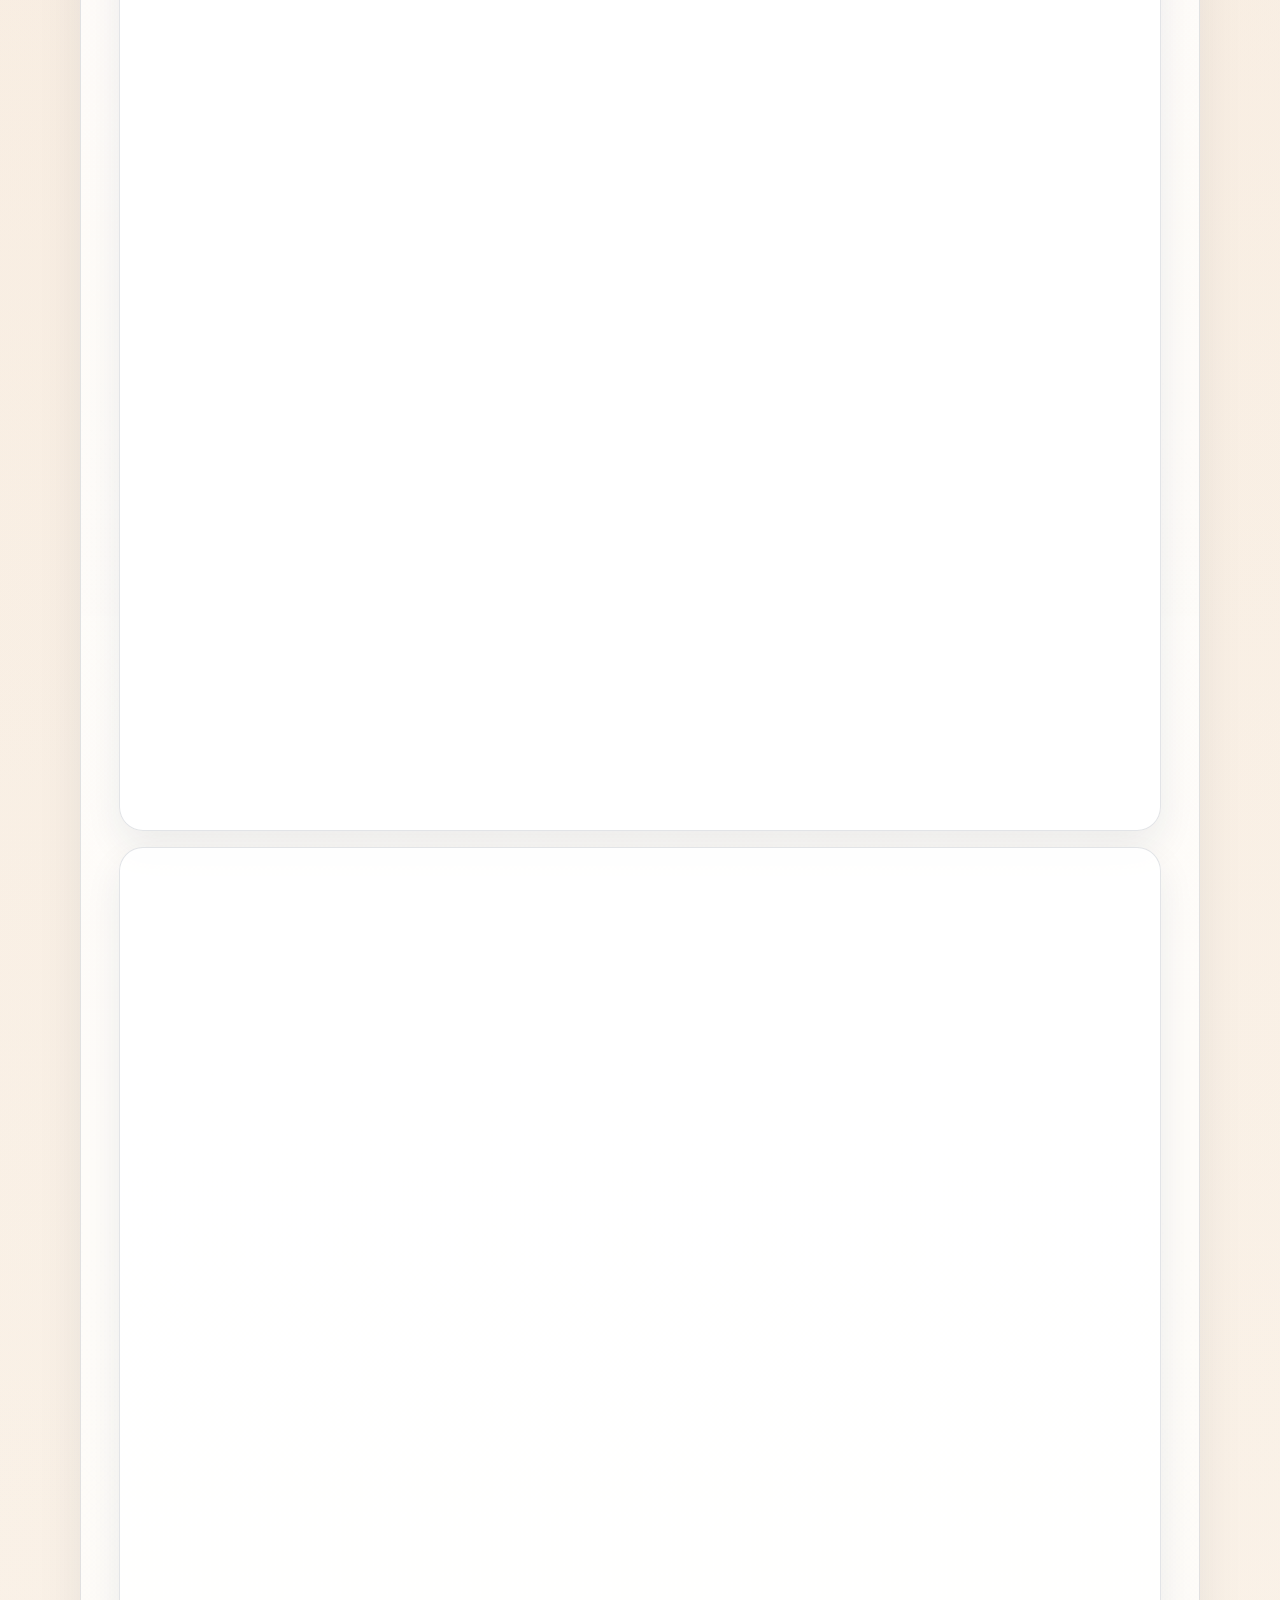
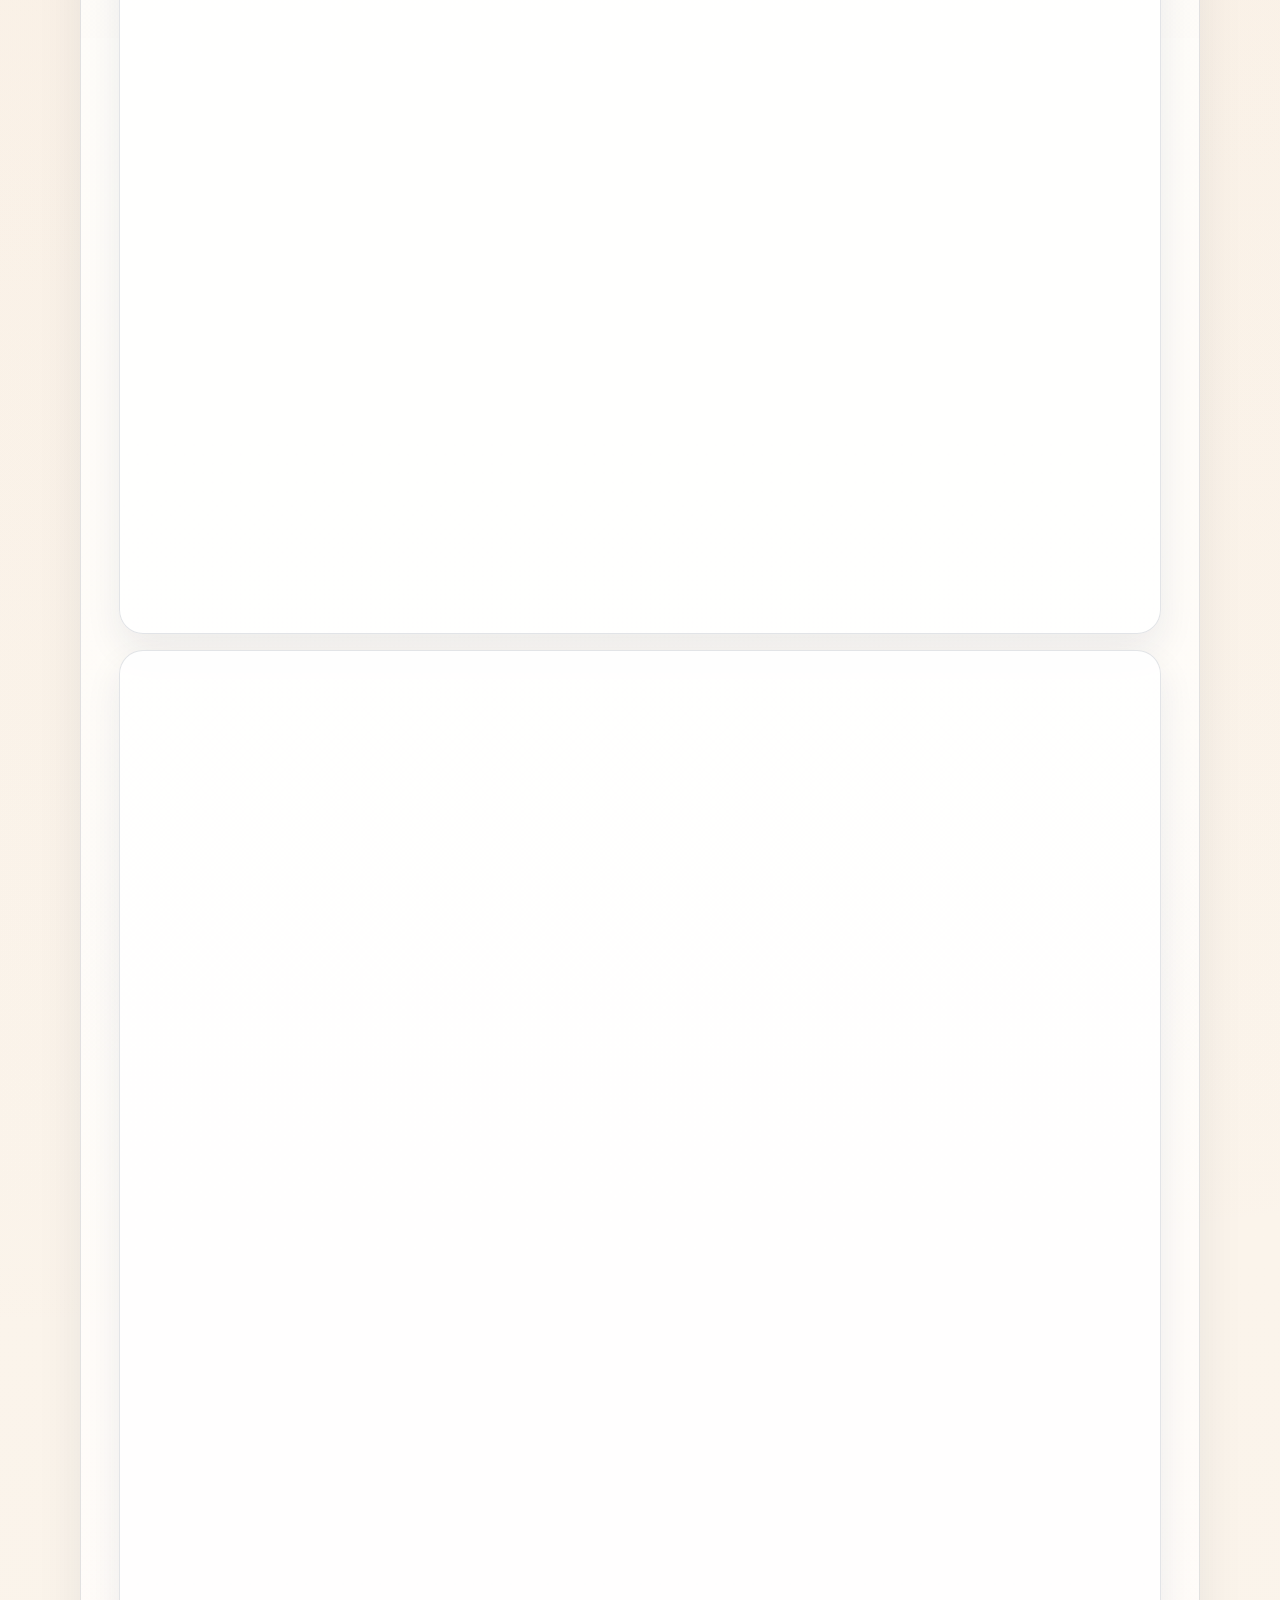
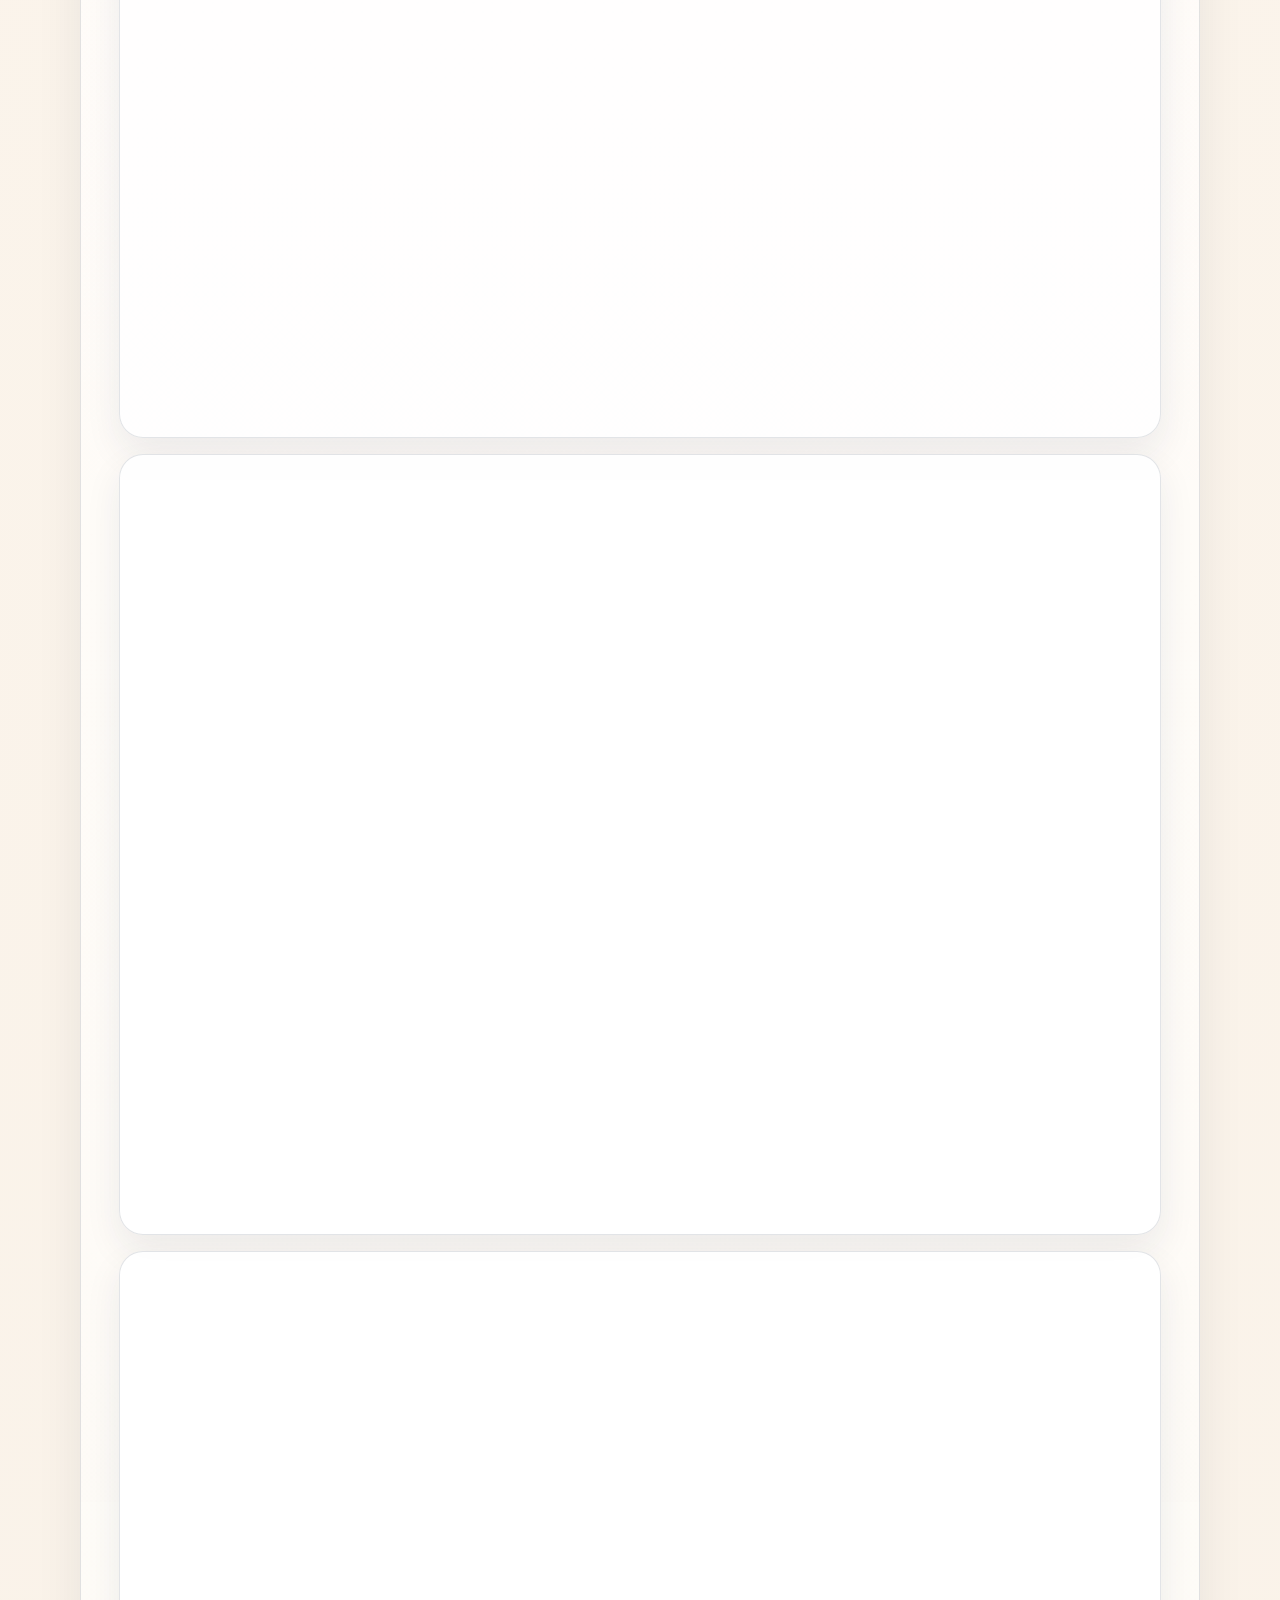
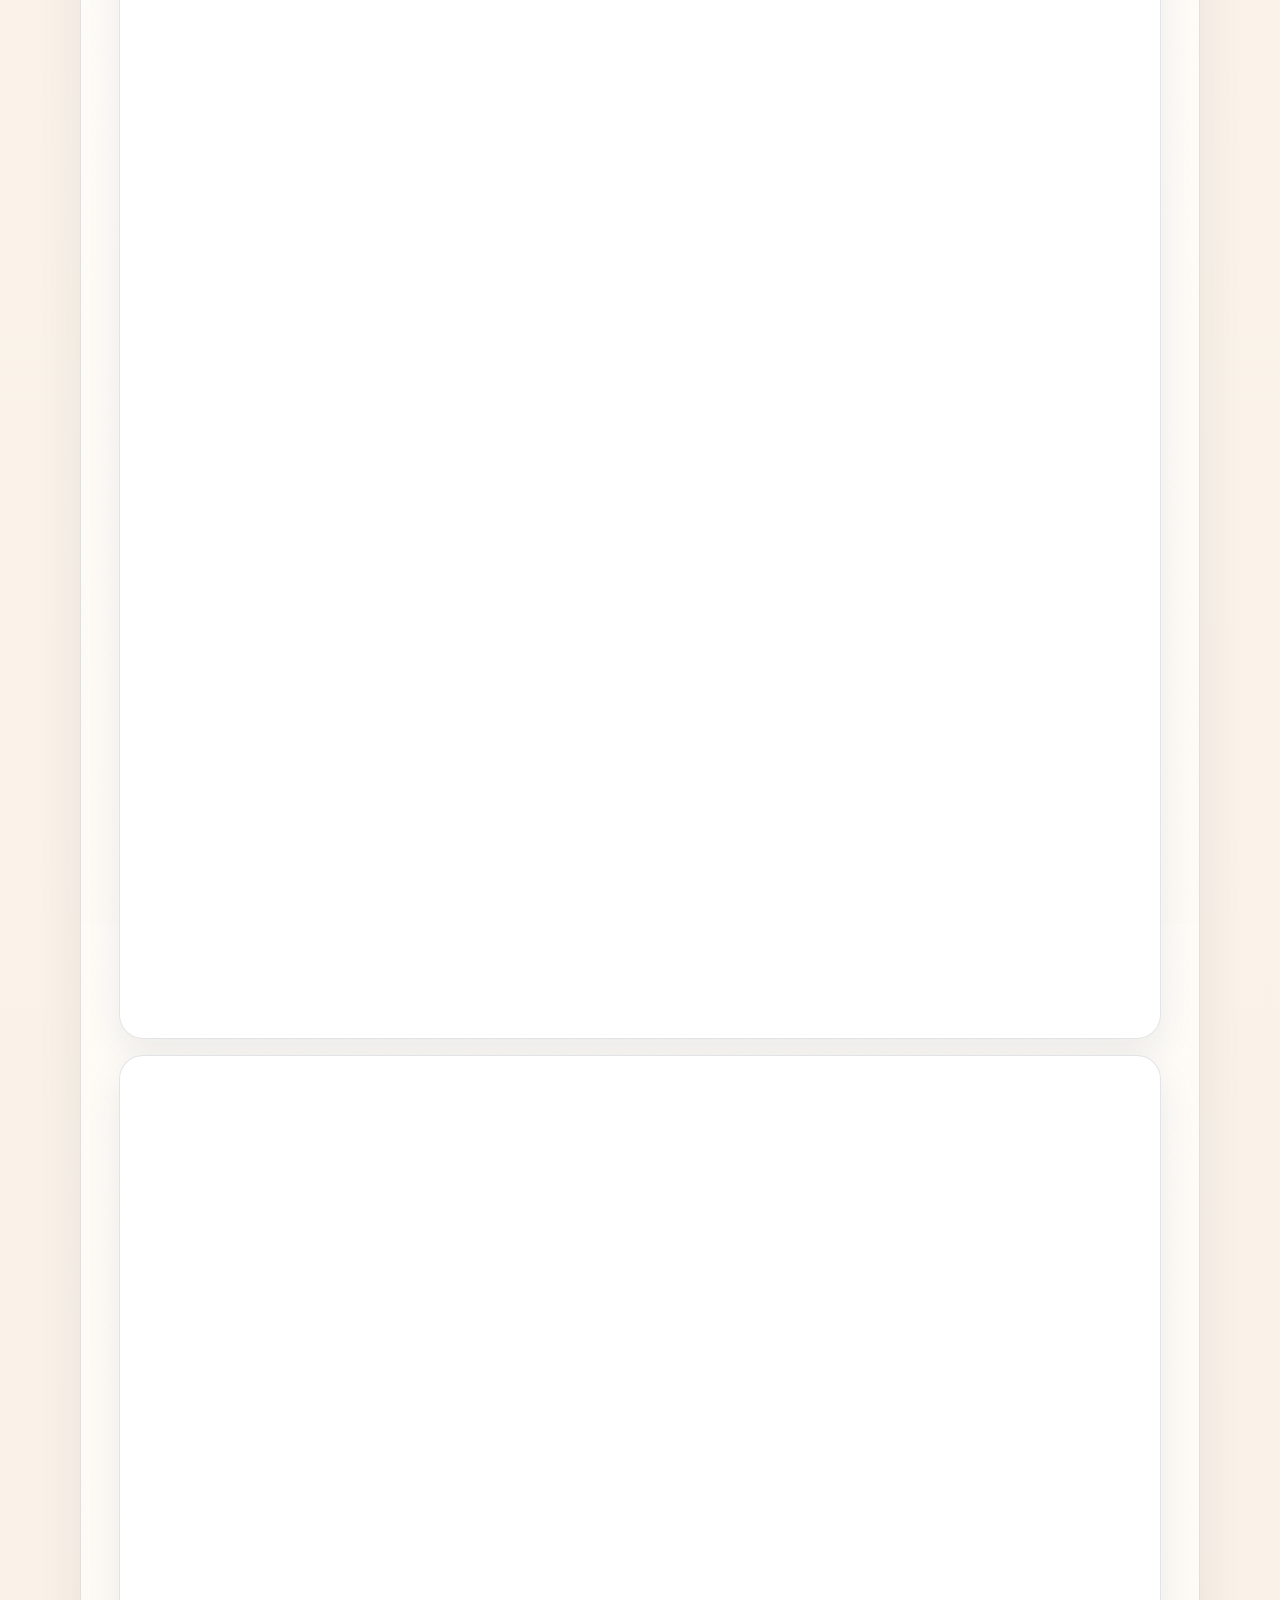
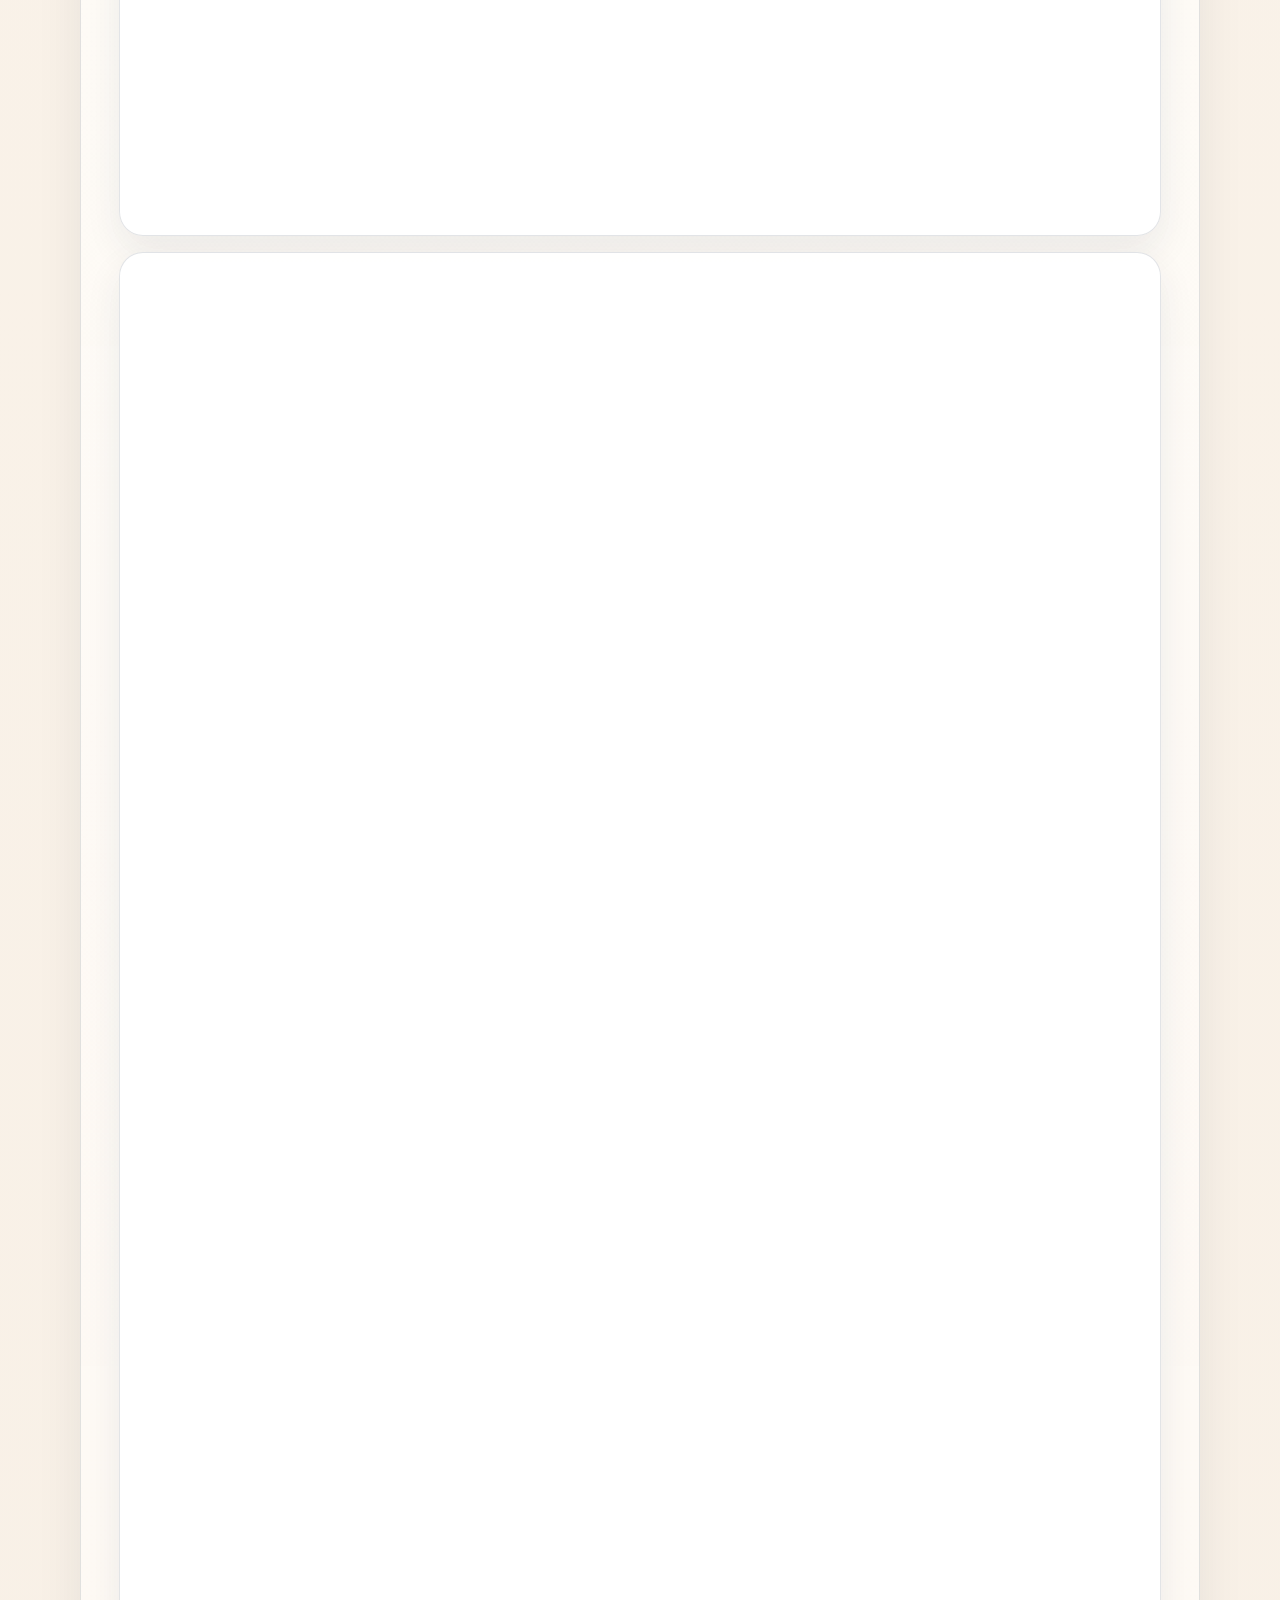
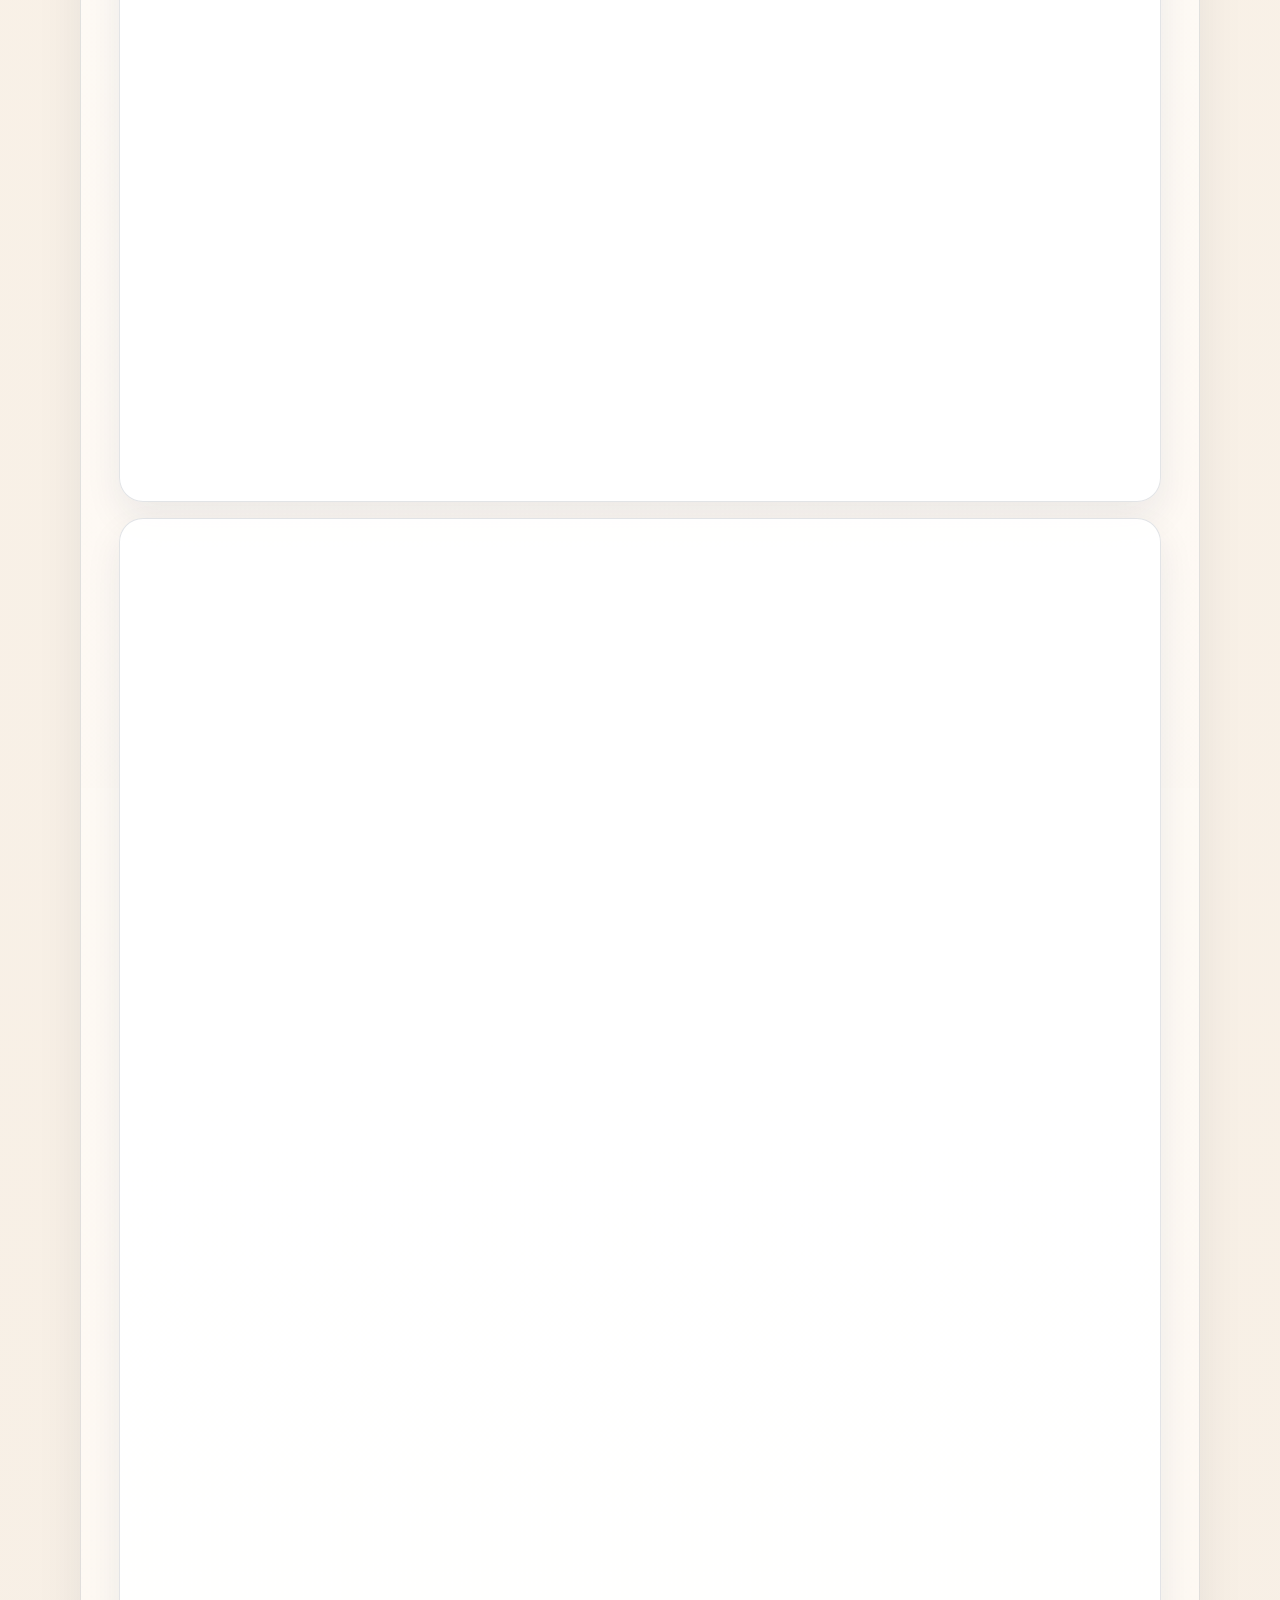
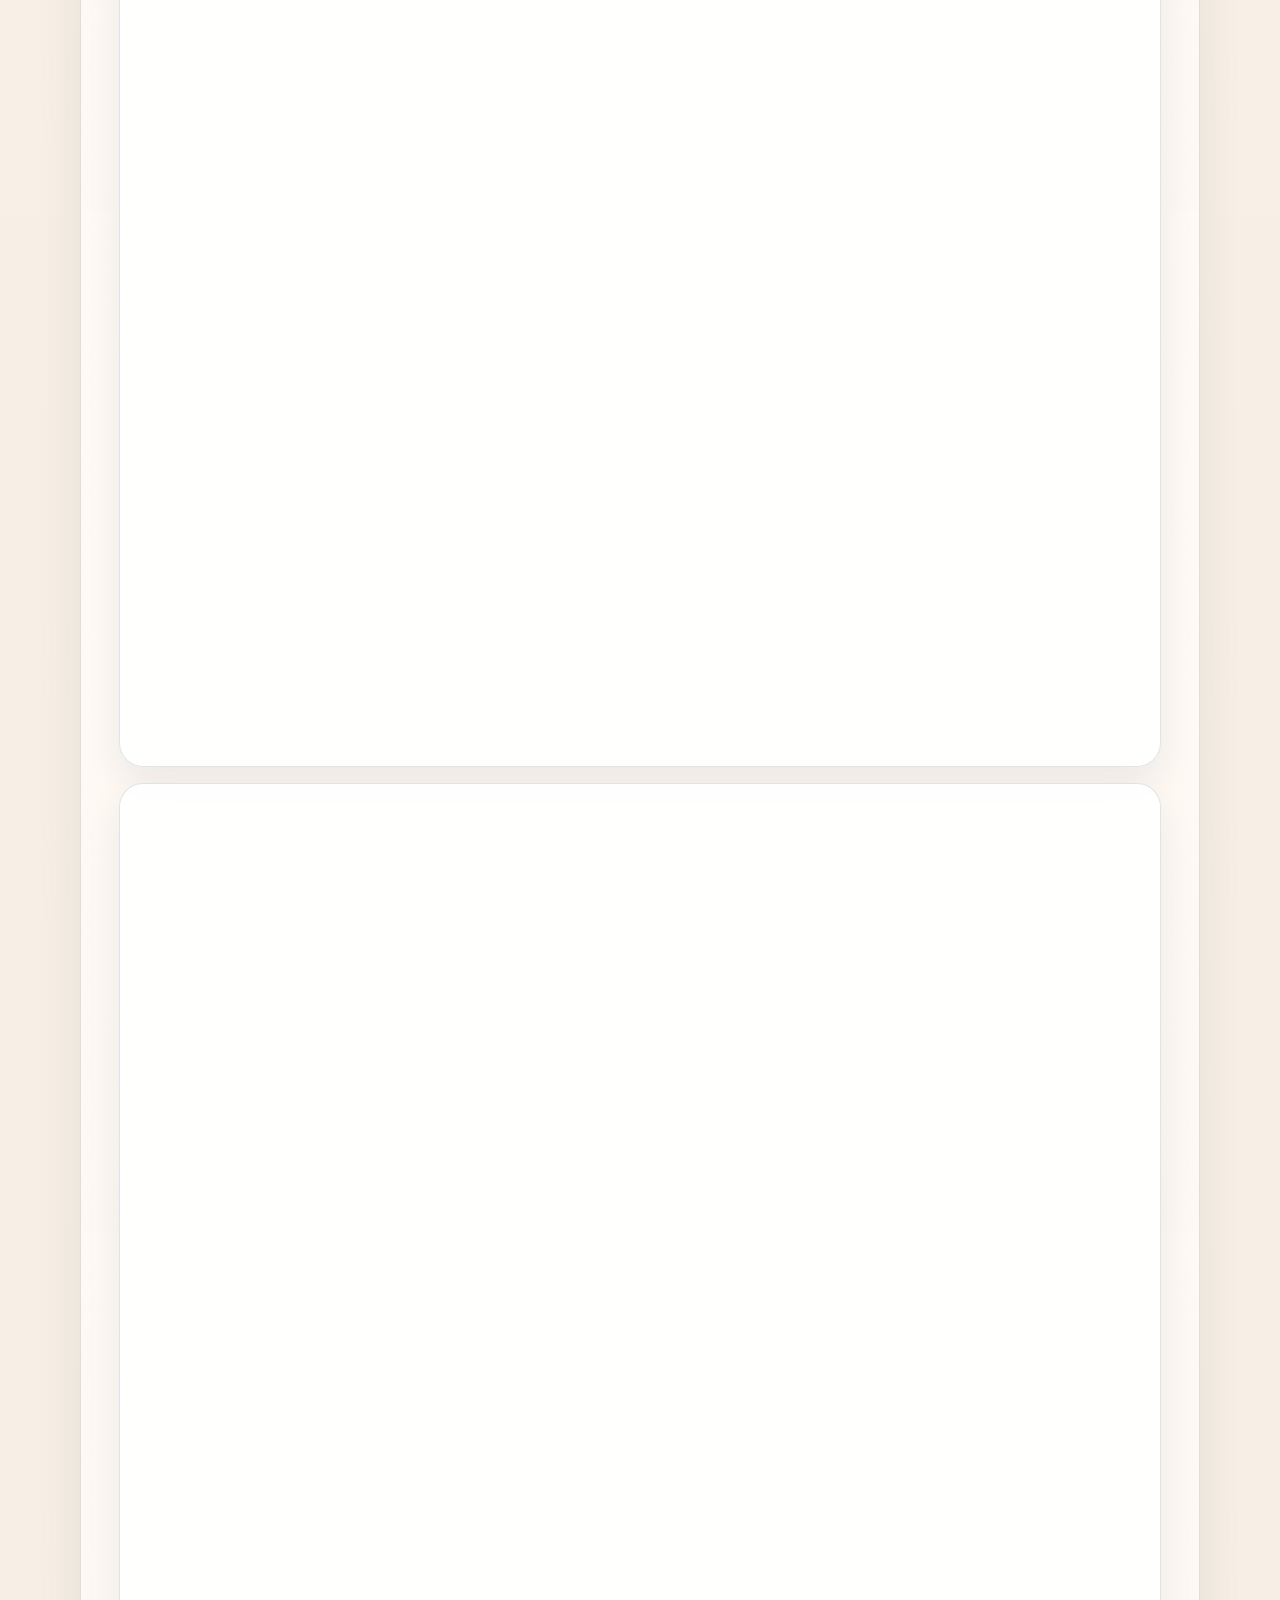
==== commit a9b8a3f2: "Fix image aspect ratios and rotation" ====
--- a/en/index.html
+++ b/en/index.html
@@ -298,40 +298,40 @@
           </div>
           <div class="gallery-grid">
               <figure class="gallery-item">
-                <img src="../assets/images/Cutting process 1.webp" alt="Workers spreading multiple upholstery material layers across a long cutting table" width="5712" height="4284" loading="lazy" decoding="async">
-              </figure>
-              <figure class="gallery-item">
-                <img src="../assets/images/Cutting process 2.webp" alt="Close-up of a worker aligning stacked material edges on the cutting table" width="5712" height="4284" loading="lazy" decoding="async">
-              </figure>
-              <figure class="gallery-item">
-                <img src="../assets/images/Cutting process 3.webp" alt="Long cutting table prepared with layered upholstery material inside the workshop" width="5712" height="4284" loading="lazy" decoding="async">
+                <img src="../assets/images/Cutting process 1.webp" alt="Workers spreading multiple upholstery material layers across a long cutting table" width="4284" height="5712" loading="lazy" decoding="async">
+              </figure>
+              <figure class="gallery-item">
+                <img src="../assets/images/Cutting process 2.webp" alt="Close-up of a worker aligning stacked material edges on the cutting table" width="4284" height="5712" loading="lazy" decoding="async">
+              </figure>
+              <figure class="gallery-item">
+                <img src="../assets/images/Cutting process 3.webp" alt="Long cutting table prepared with layered upholstery material inside the workshop" width="4284" height="5712" loading="lazy" decoding="async">
               </figure>
               <figure class="gallery-item">
                 <img src="../assets/images/Cutting process 4.webp" alt="Material rolls mounted on the feed rack beside the cutting table" width="5712" height="4284" loading="lazy" decoding="async">
               </figure>
               <figure class="gallery-item">
-                <img src="../assets/images/Cutting process 5.webp" alt="Layered material feeding from the roll onto the workshop cutting table" width="5712" height="4284" loading="lazy" decoding="async">
+                <img src="../assets/images/Cutting process 5.webp" alt="Layered material feeding from the roll onto the workshop cutting table" width="4284" height="5712" loading="lazy" decoding="async">
               </figure>
             <figure class="gallery-item tall">
-              <img src="../assets/images/material-preparation.webp" alt="Prepared upholstery material stacks inside the workshop" width="1828" height="1246" loading="lazy" decoding="async">
+              <img src="../assets/images/material-preparation.webp" alt="Prepared upholstery material stacks inside the workshop" width="4032" height="3024" loading="lazy" decoding="async">
             </figure>
             <figure class="gallery-item tall">
-              <img src="../assets/images/leather-cover-brown.webp" alt="Brown genuine leather sofa cover detail" width="1080" height="1440" loading="lazy" decoding="async">
-            </figure>
-            <figure class="gallery-item">
-              <img src="../assets/images/black-seat-cover.webp" alt="Black sewn seat cover component" width="1080" height="1440" loading="lazy" decoding="async">
-            </figure>
-            <figure class="gallery-item">
-              <img src="../assets/images/beige-seat-cover.webp" alt="Beige seat cover component with shaped stitching" width="1080" height="1440" loading="lazy" decoding="async">
+              <img src="../assets/images/leather-cover-brown.webp" alt="Brown genuine leather sofa cover detail" width="1080" height="1920" loading="lazy" decoding="async">
+            </figure>
+            <figure class="gallery-item">
+              <img src="../assets/images/black-seat-cover.webp" alt="Black sewn seat cover component" width="1080" height="1920" loading="lazy" decoding="async">
+            </figure>
+            <figure class="gallery-item">
+              <img src="../assets/images/beige-seat-cover.webp" alt="Beige seat cover component with shaped stitching" width="1080" height="1920" loading="lazy" decoding="async">
             </figure>
             <figure class="gallery-item wide">
-              <img src="../assets/images/factory-exterior-wide.webp" alt="Exterior material handling area at the sewing workshop" width="1828" height="1246" loading="lazy" decoding="async">
-            </figure>
-            <figure class="gallery-item">
-              <img src="../assets/images/interior photo 6.webp" alt="Interior sewing line with workers at the production floor" width="4032" height="3024" loading="lazy" decoding="async">
-            </figure>
-            <figure class="gallery-item">
-              <img src="../assets/images/interior photo 9.webp" alt="Close-up of a sewing machine and work table inside the workshop" width="4032" height="3024" loading="lazy" decoding="async">
+              <img src="../assets/images/factory-exterior-wide.webp" alt="Exterior material handling area at the sewing workshop" width="4032" height="3024" loading="lazy" decoding="async">
+            </figure>
+            <figure class="gallery-item">
+              <img src="../assets/images/interior photo 6.webp" alt="Interior sewing line with workers at the production floor" width="3024" height="4032" loading="lazy" decoding="async">
+            </figure>
+            <figure class="gallery-item">
+              <img src="../assets/images/interior photo 9.webp" alt="Close-up of a sewing machine and work table inside the workshop" width="3024" height="4032" loading="lazy" decoding="async">
             </figure>
             <figure class="gallery-item">
               <img src="../assets/images/interior photo 13.webp" alt="Workers sewing at their stations with materials arranged nearby" width="4032" height="3024" loading="lazy" decoding="async">
--- a/assets/css/site.css
+++ b/assets/css/site.css
@@ -416,6 +416,8 @@
   line-height: 0.98;
   letter-spacing: -0.045em;
   max-width: none;
+}
+
 .stat span {
   display: block;
   margin-top: 0.3rem;
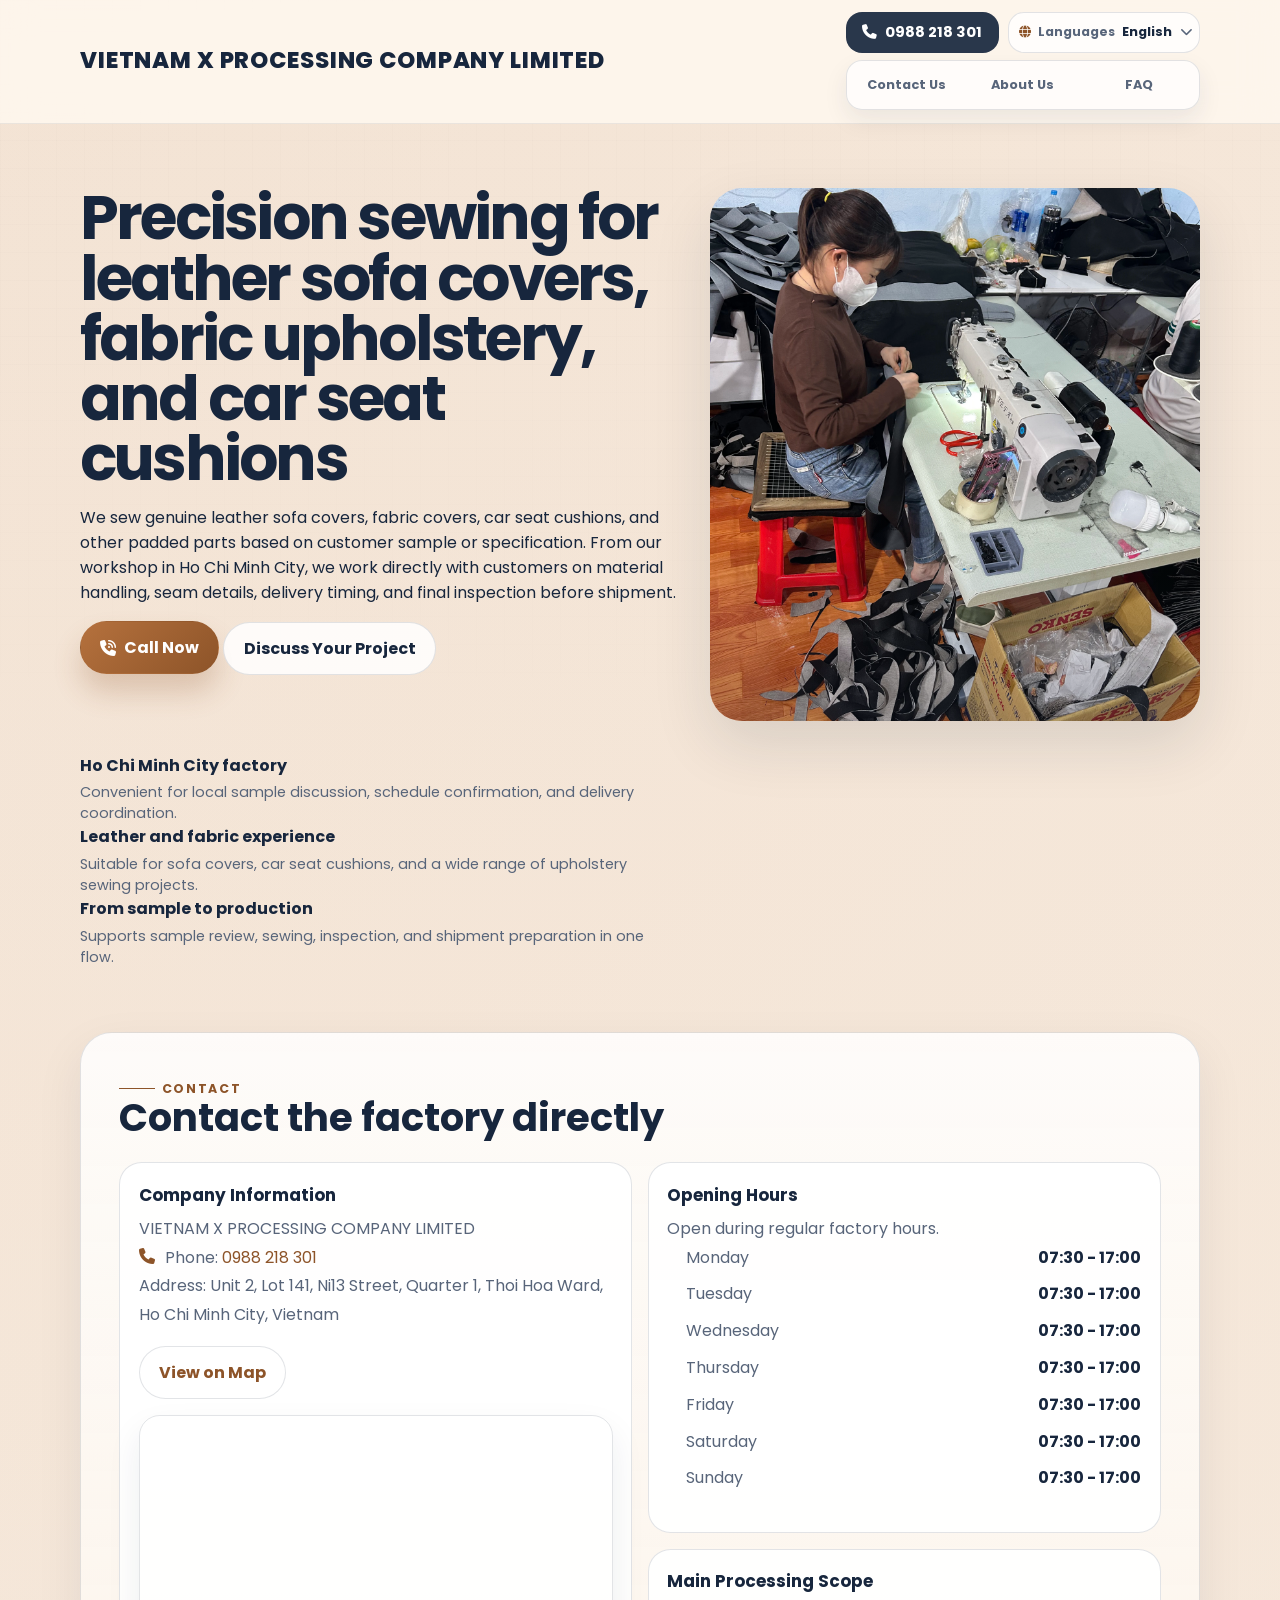
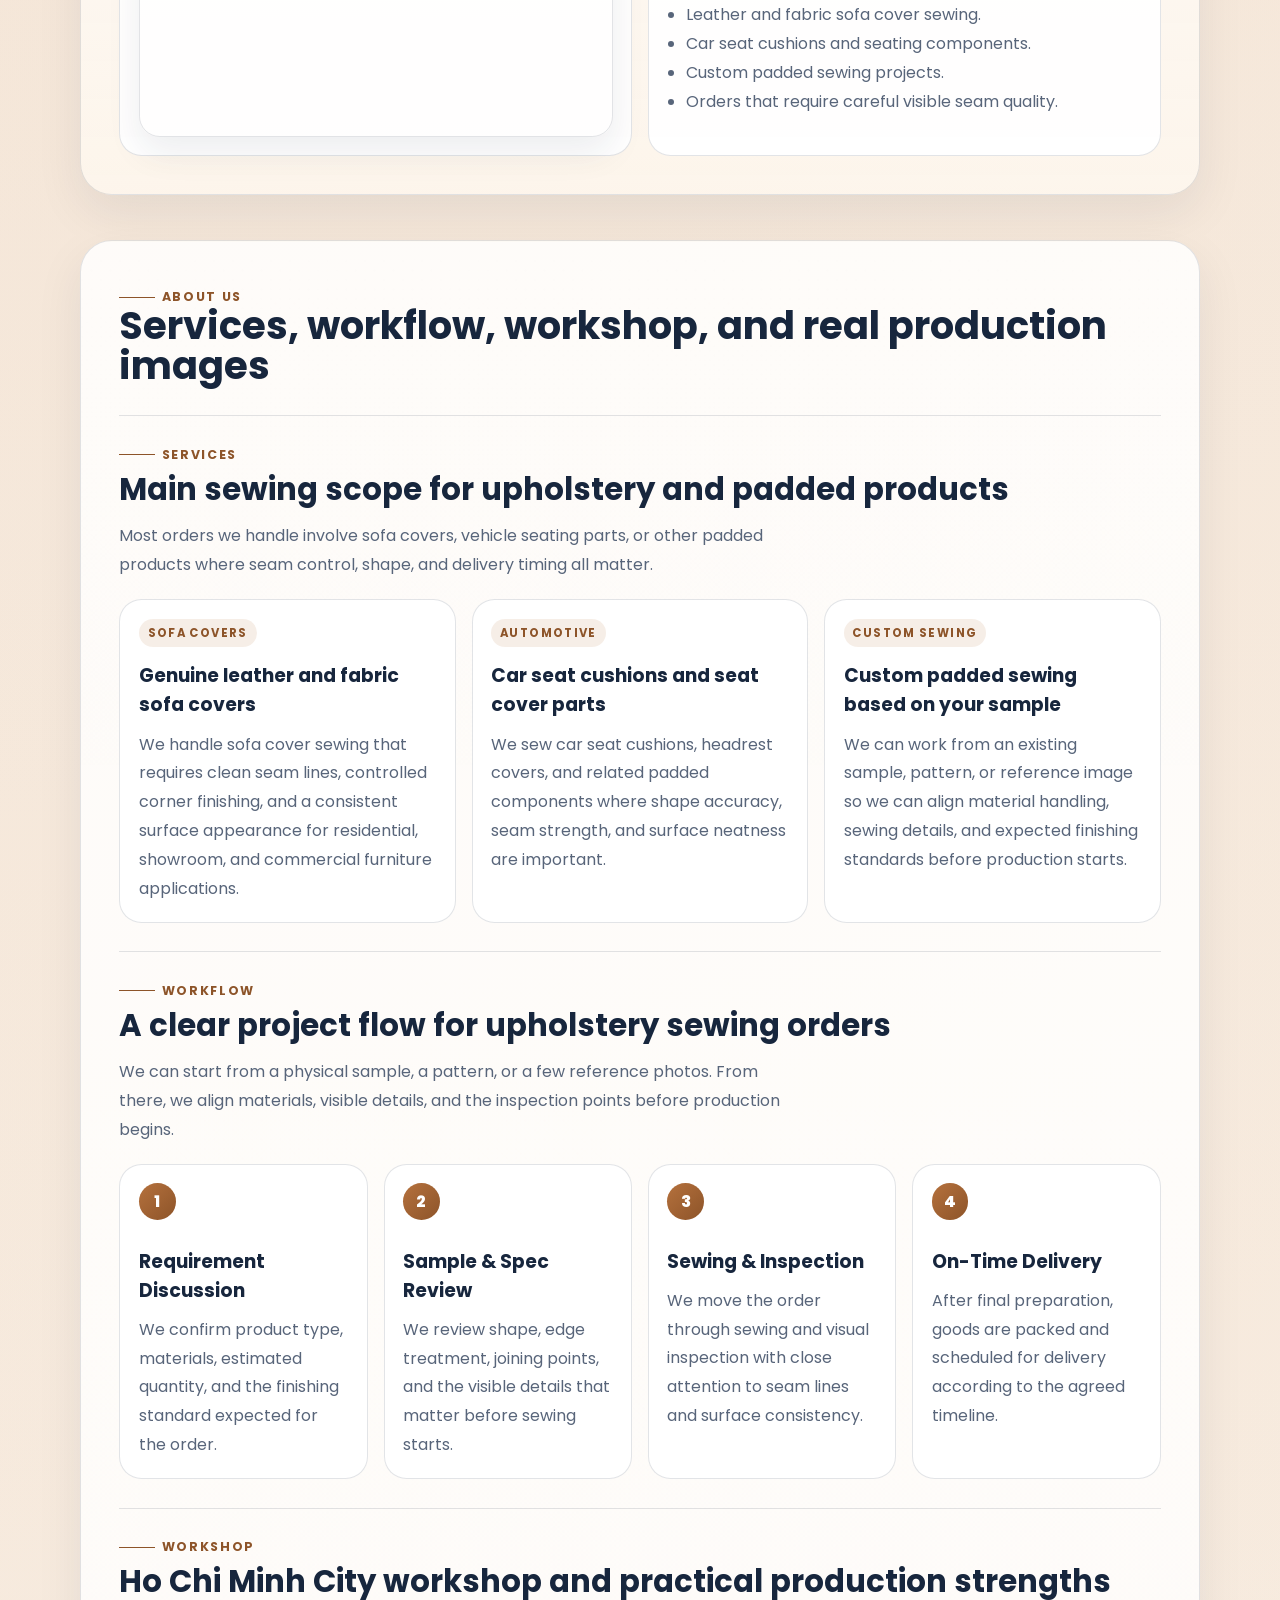
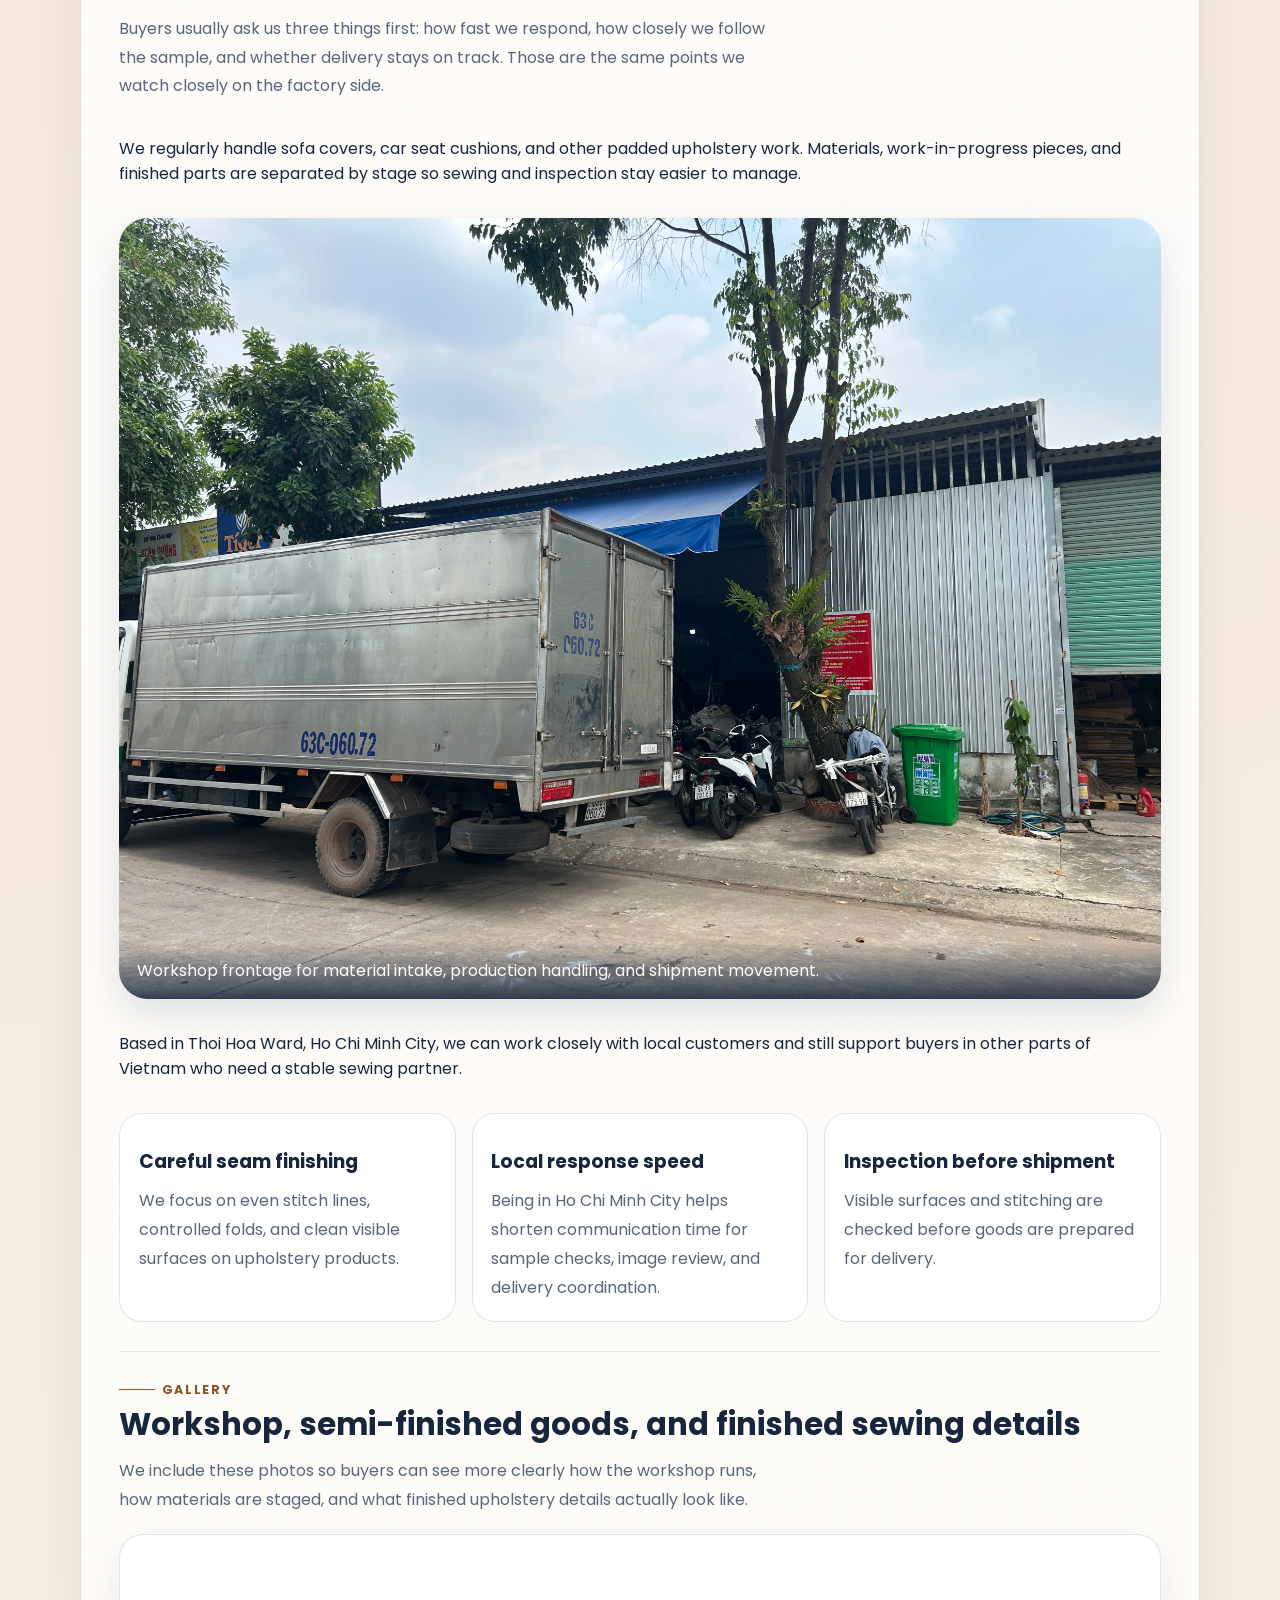
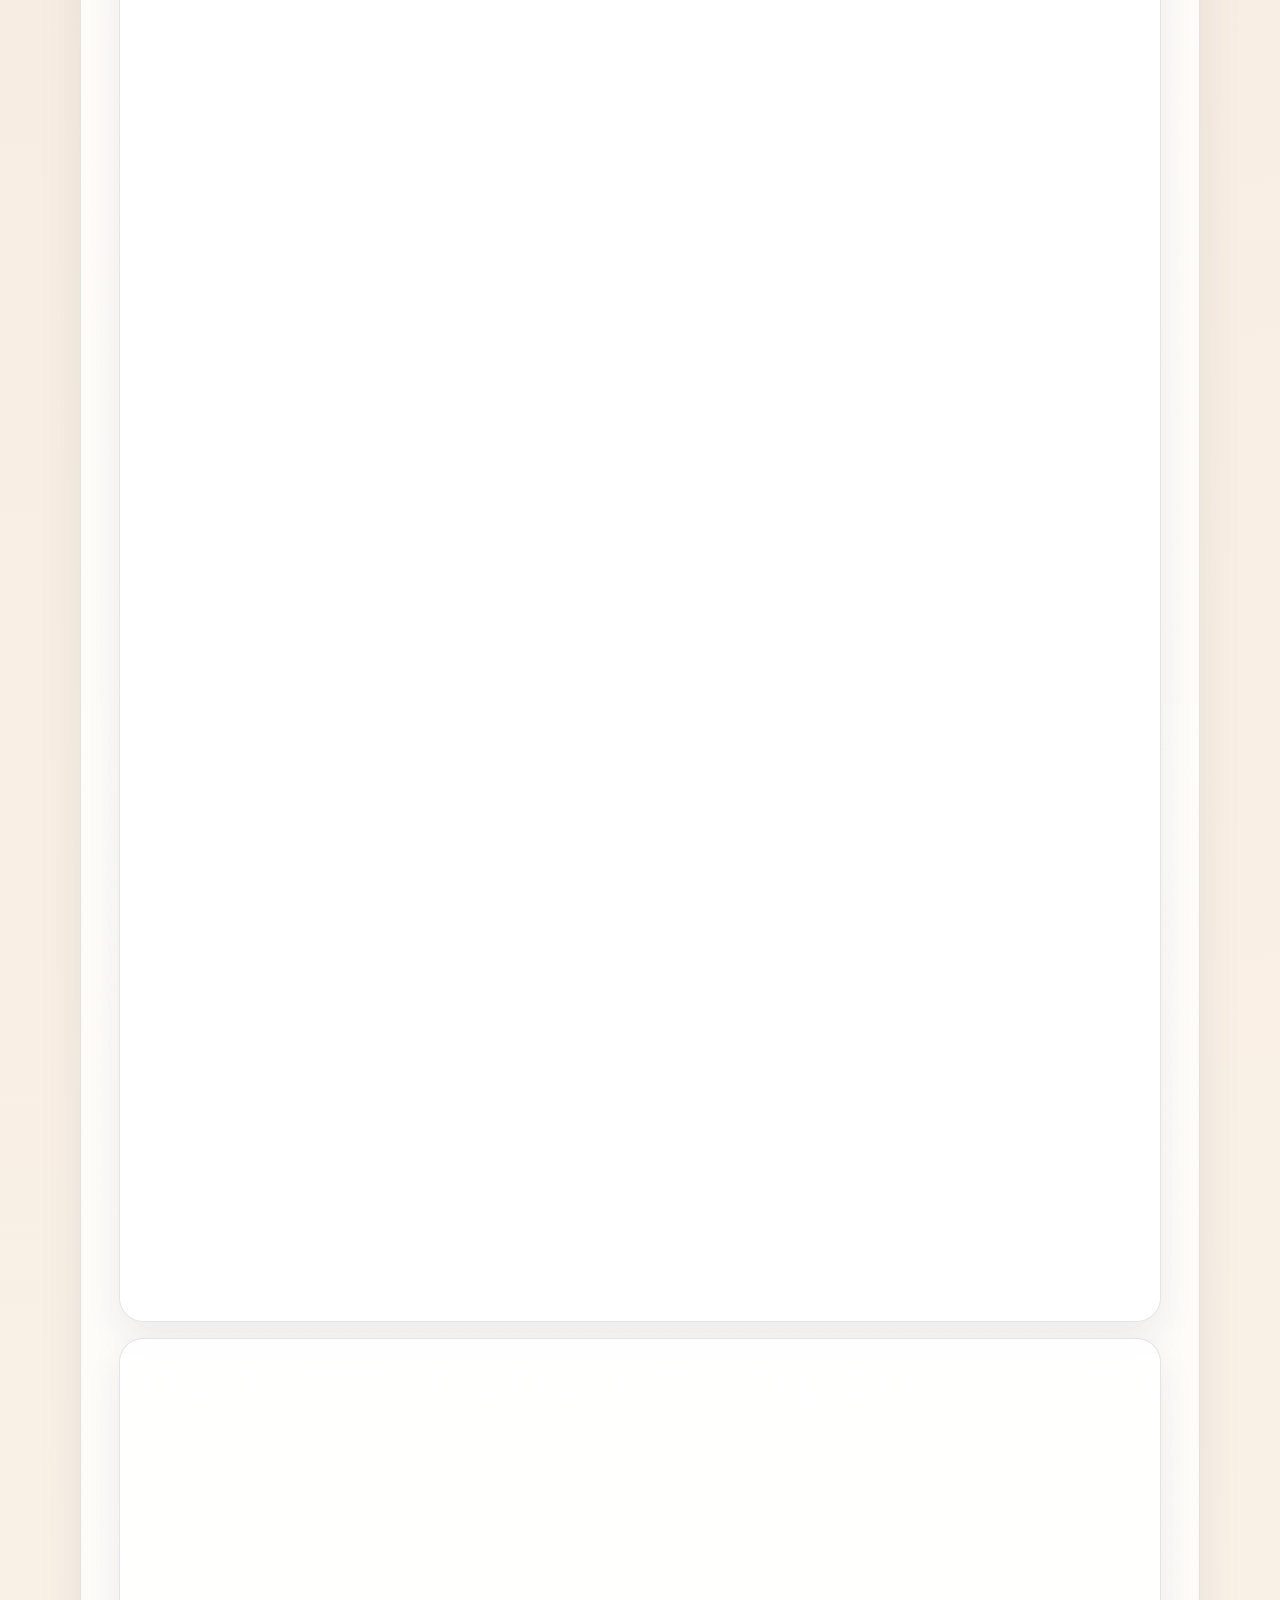
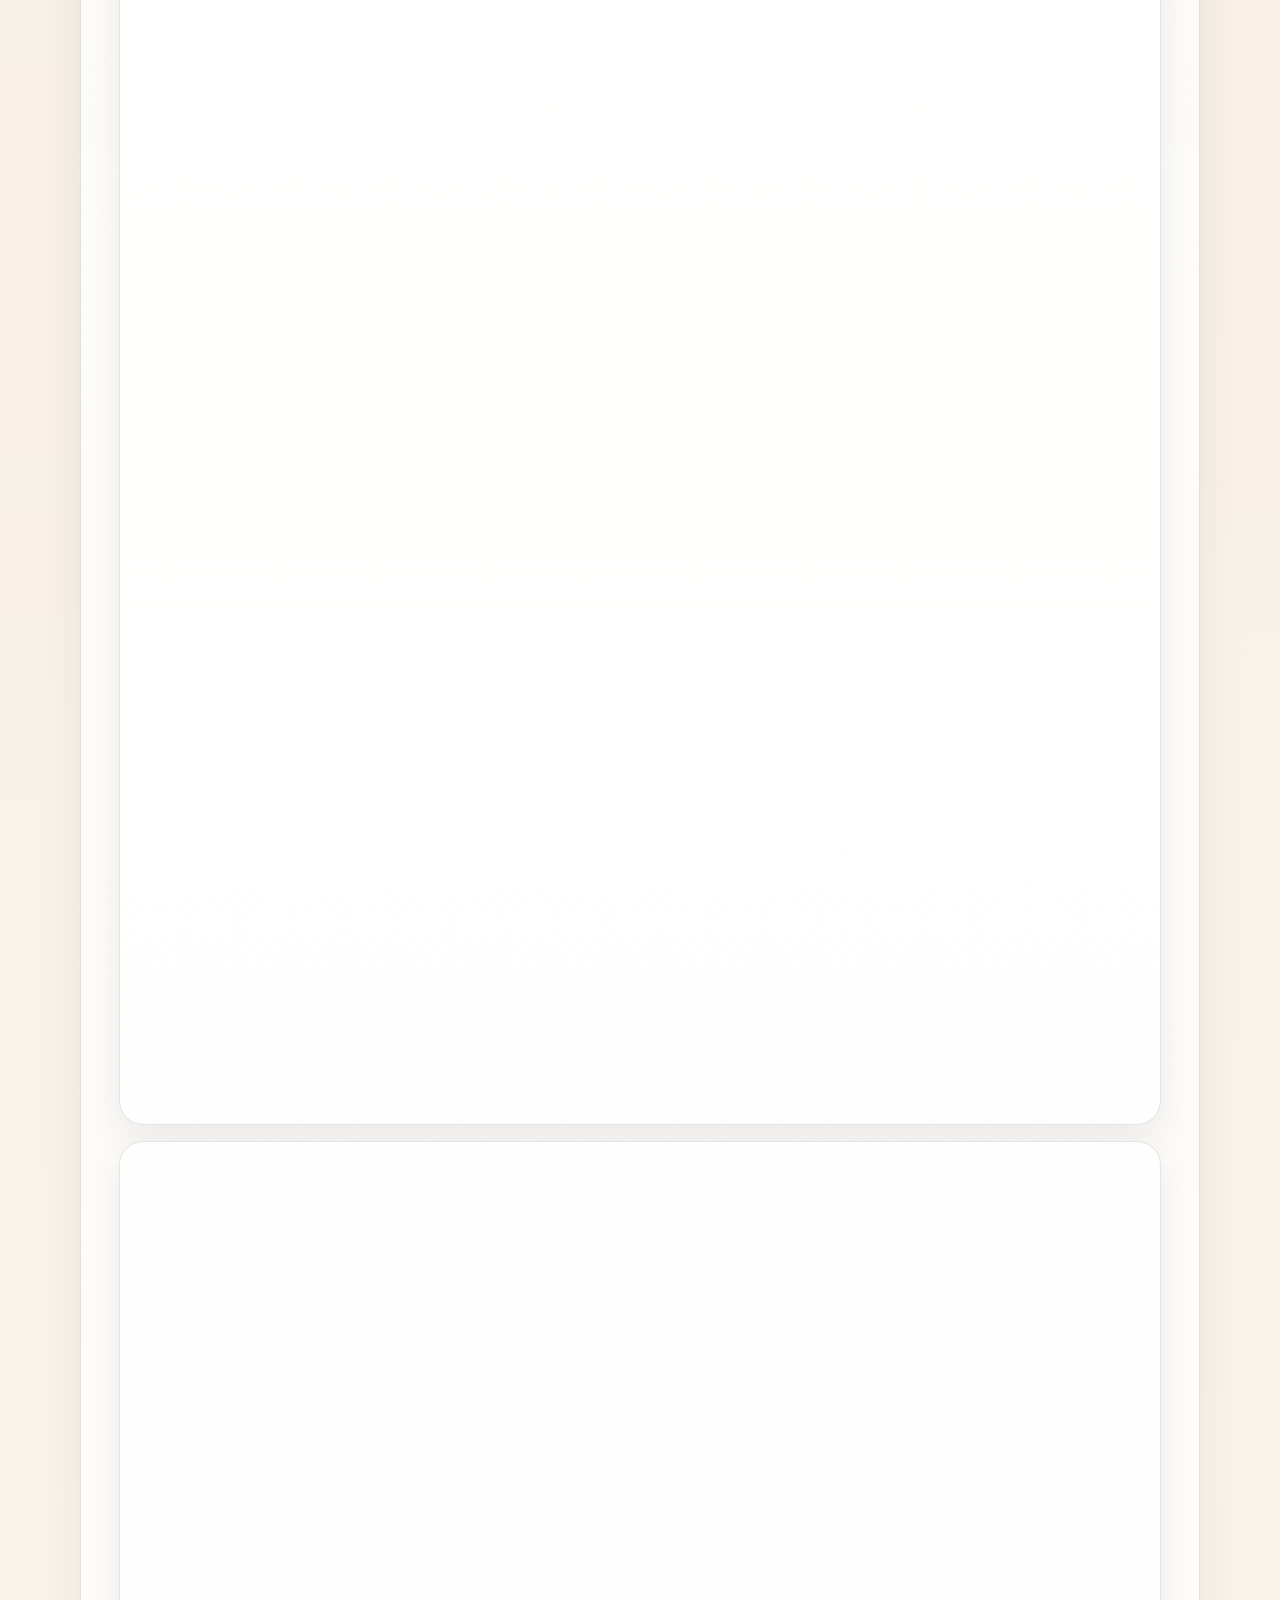
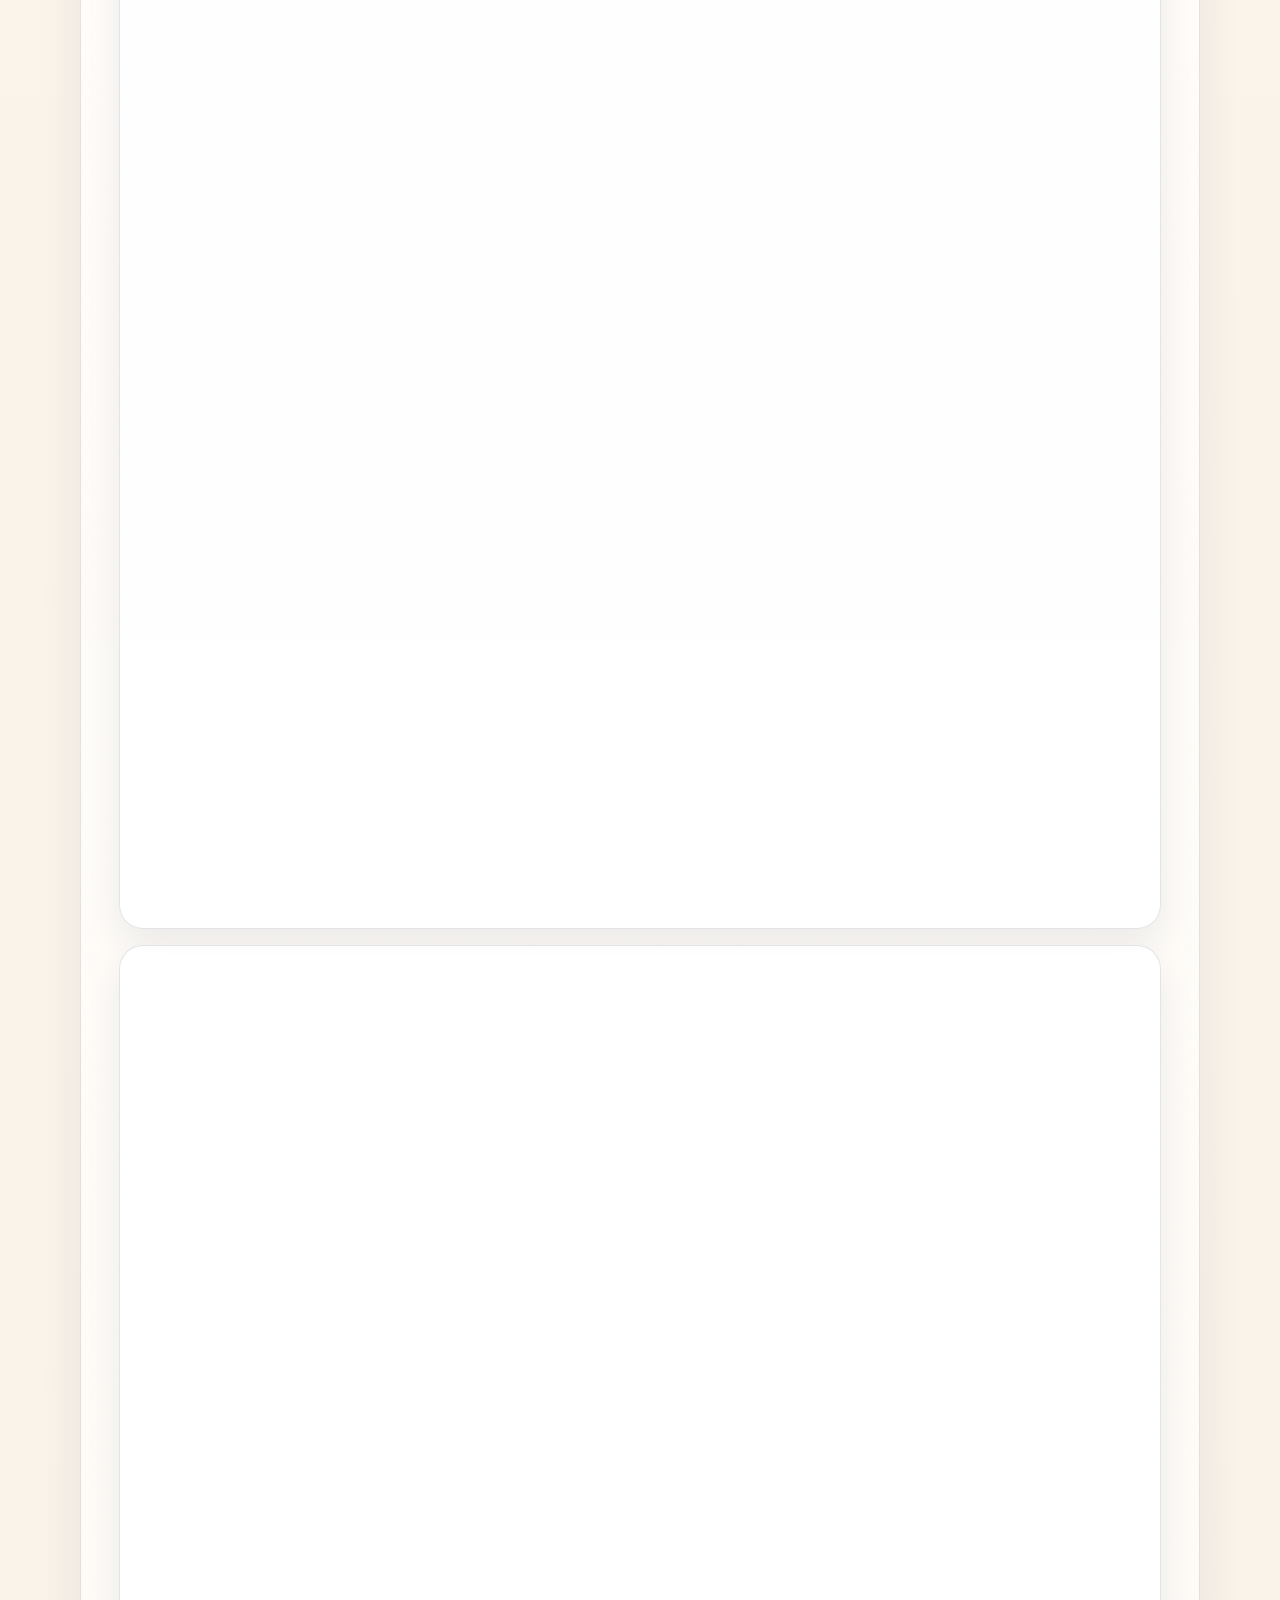
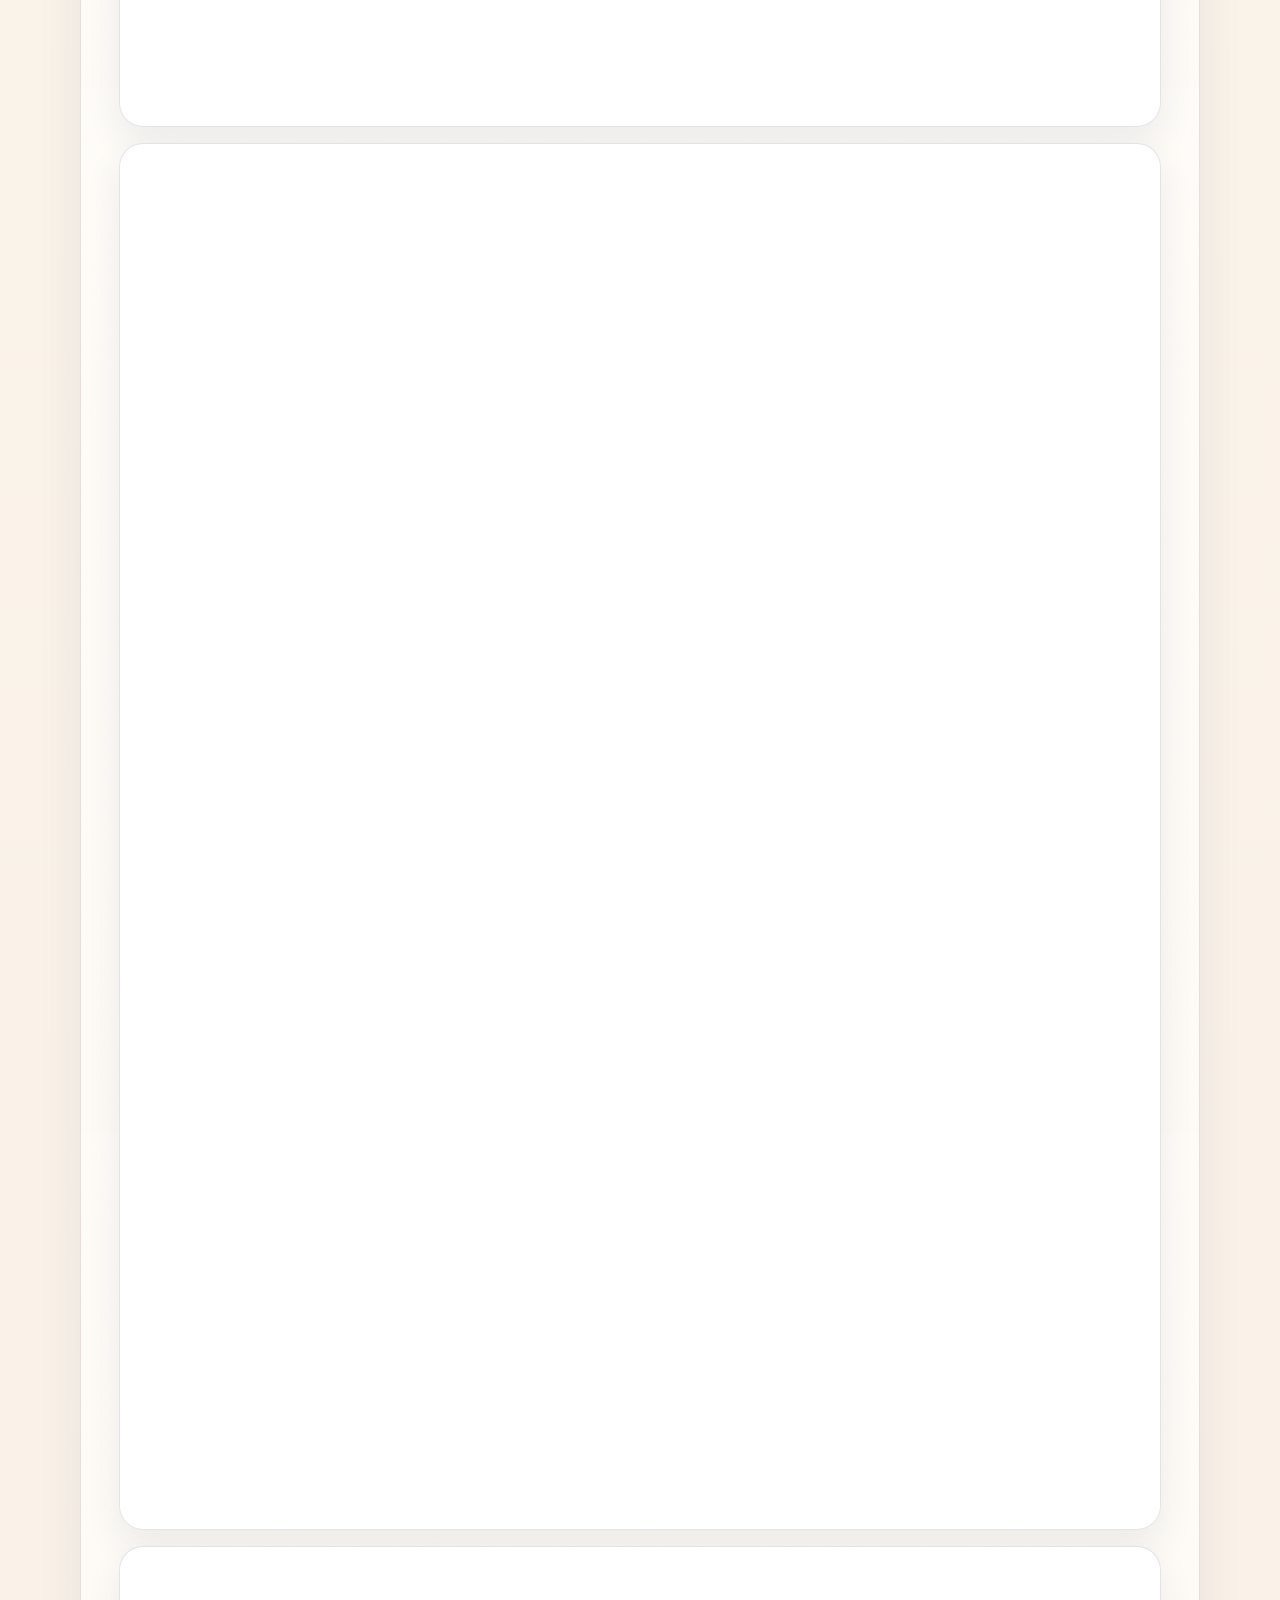
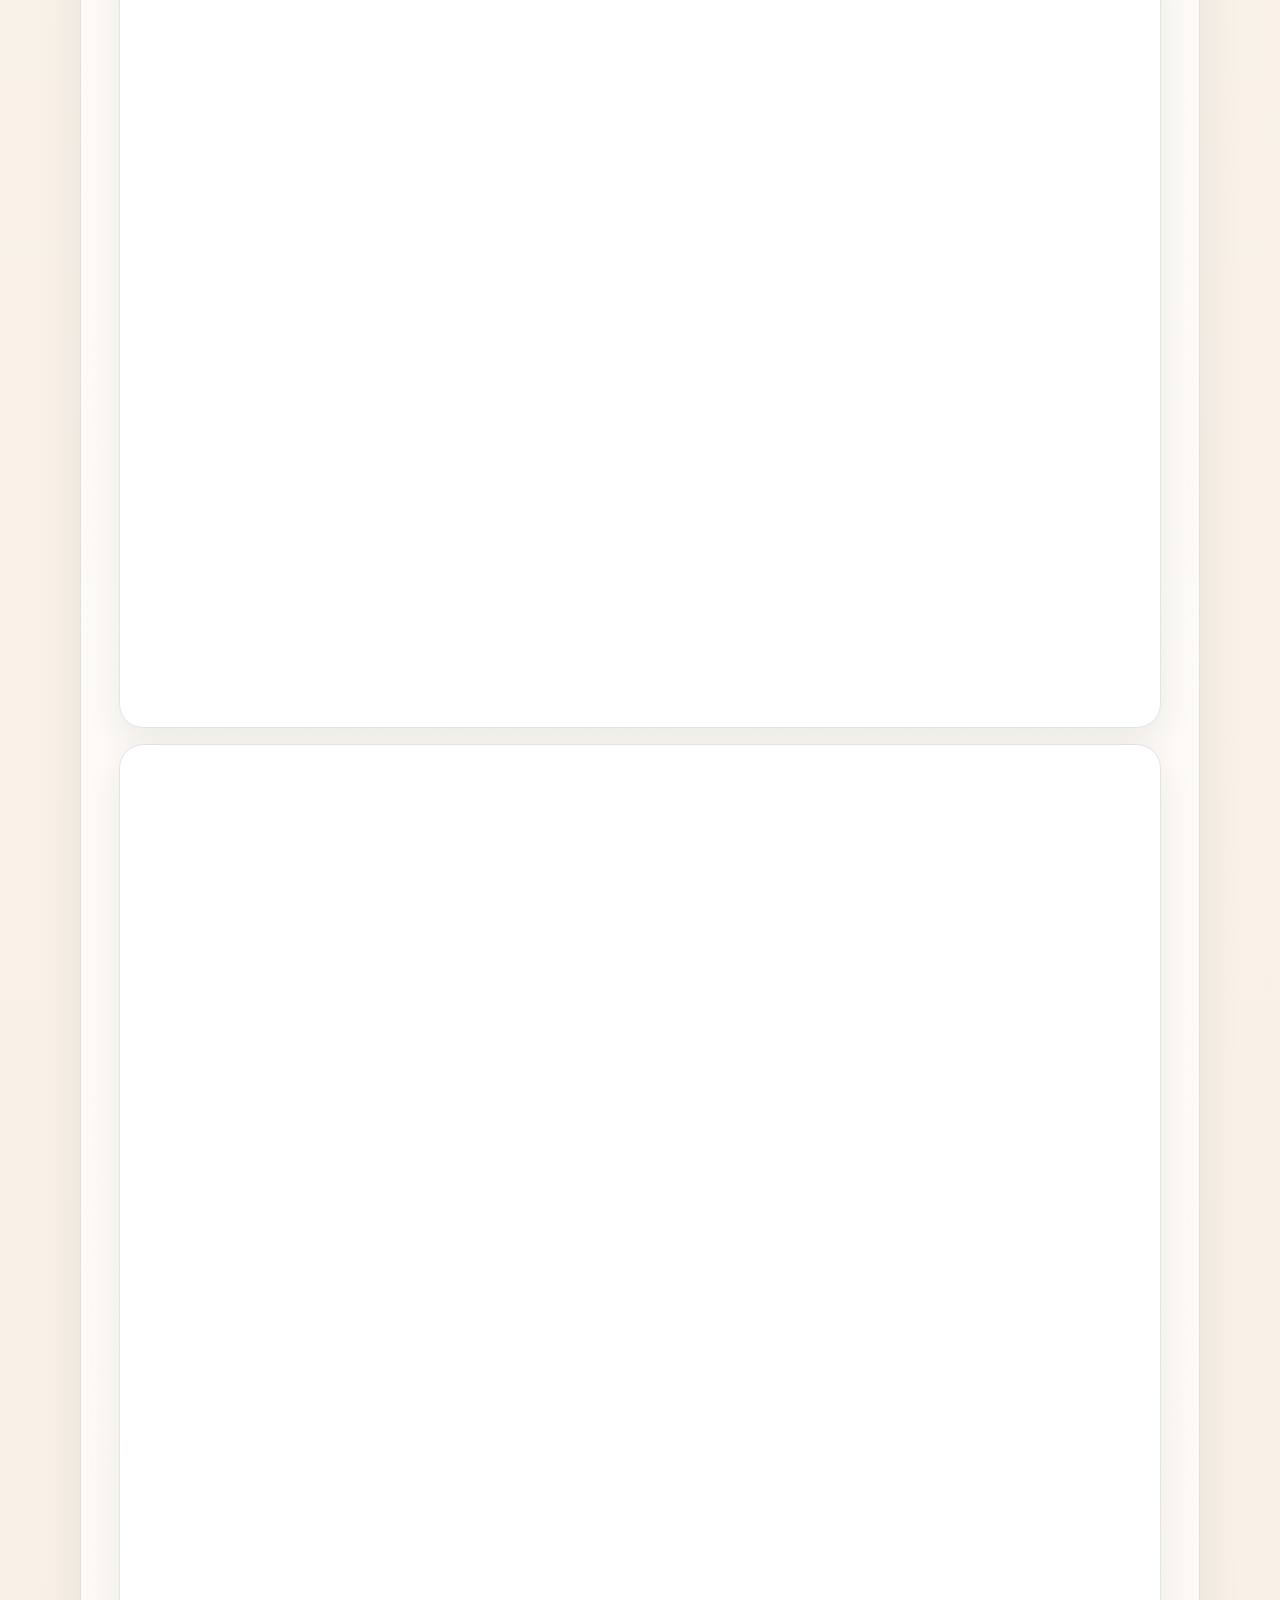
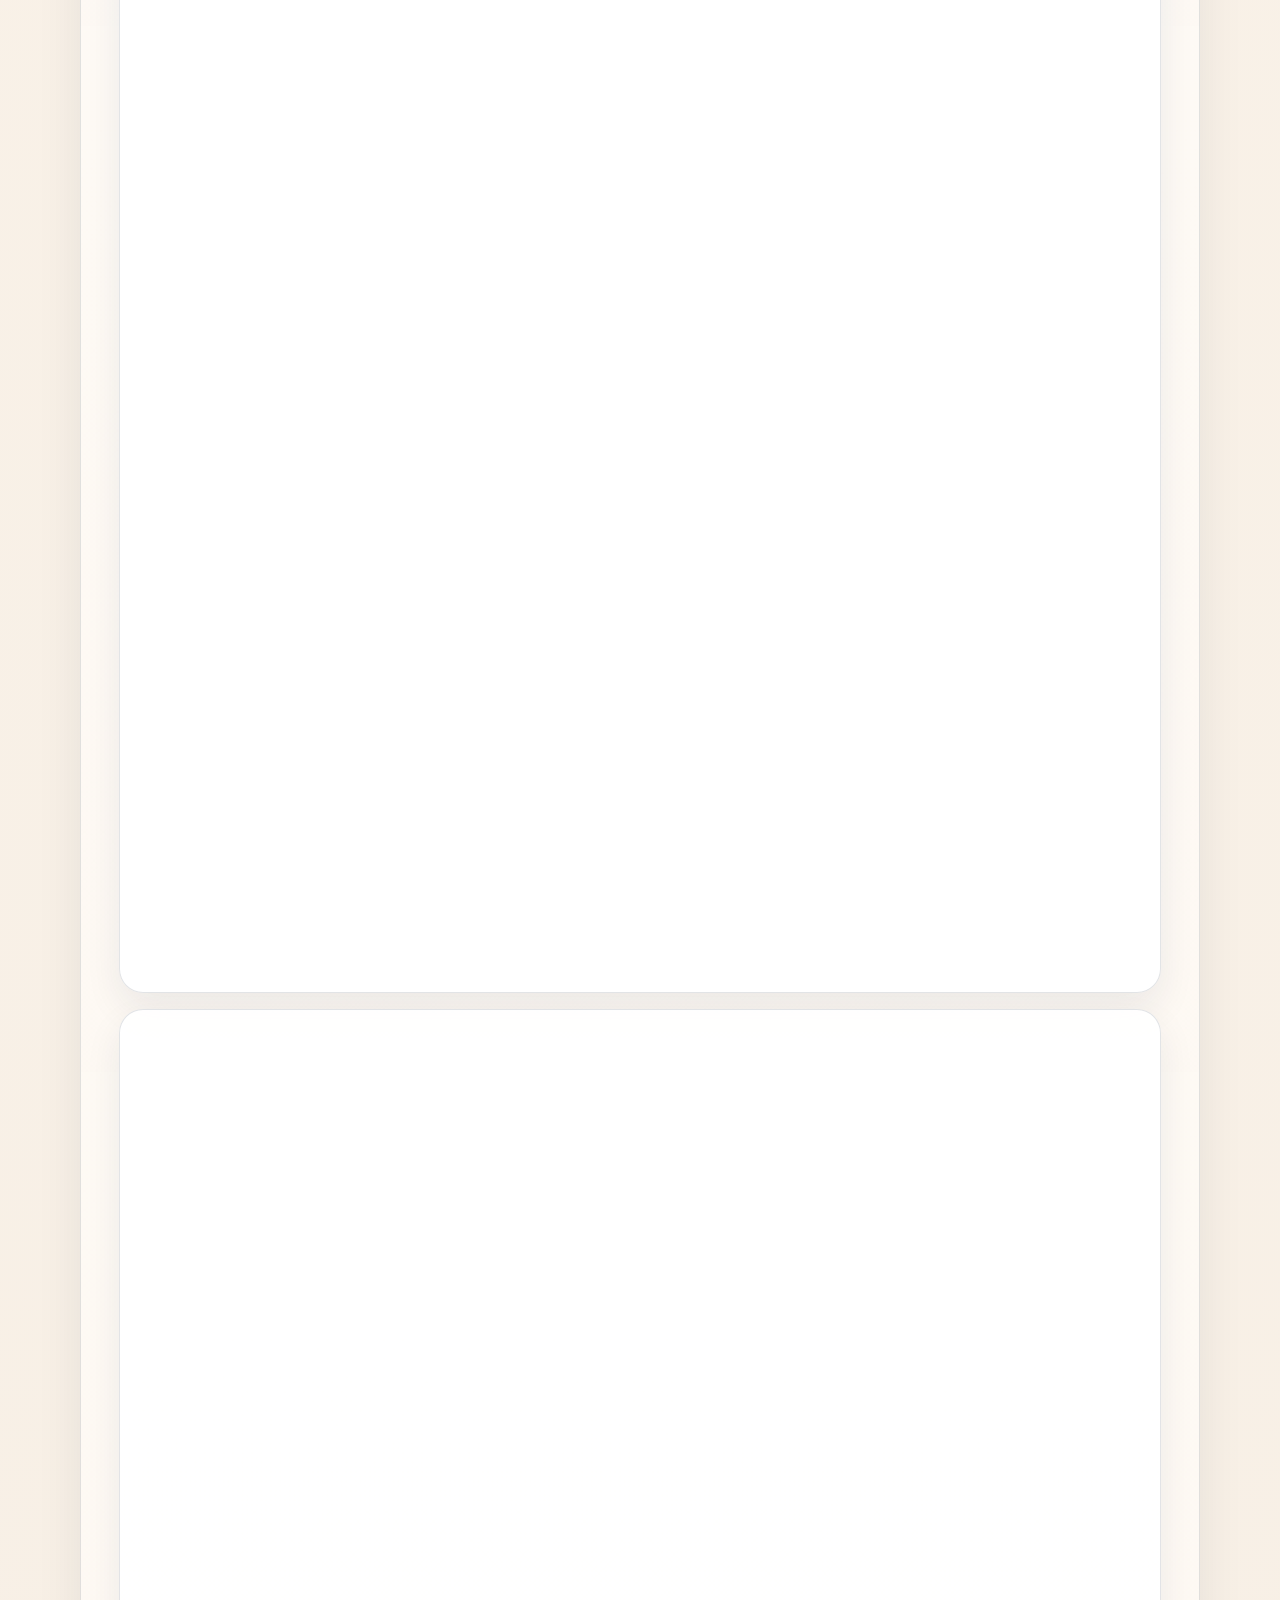
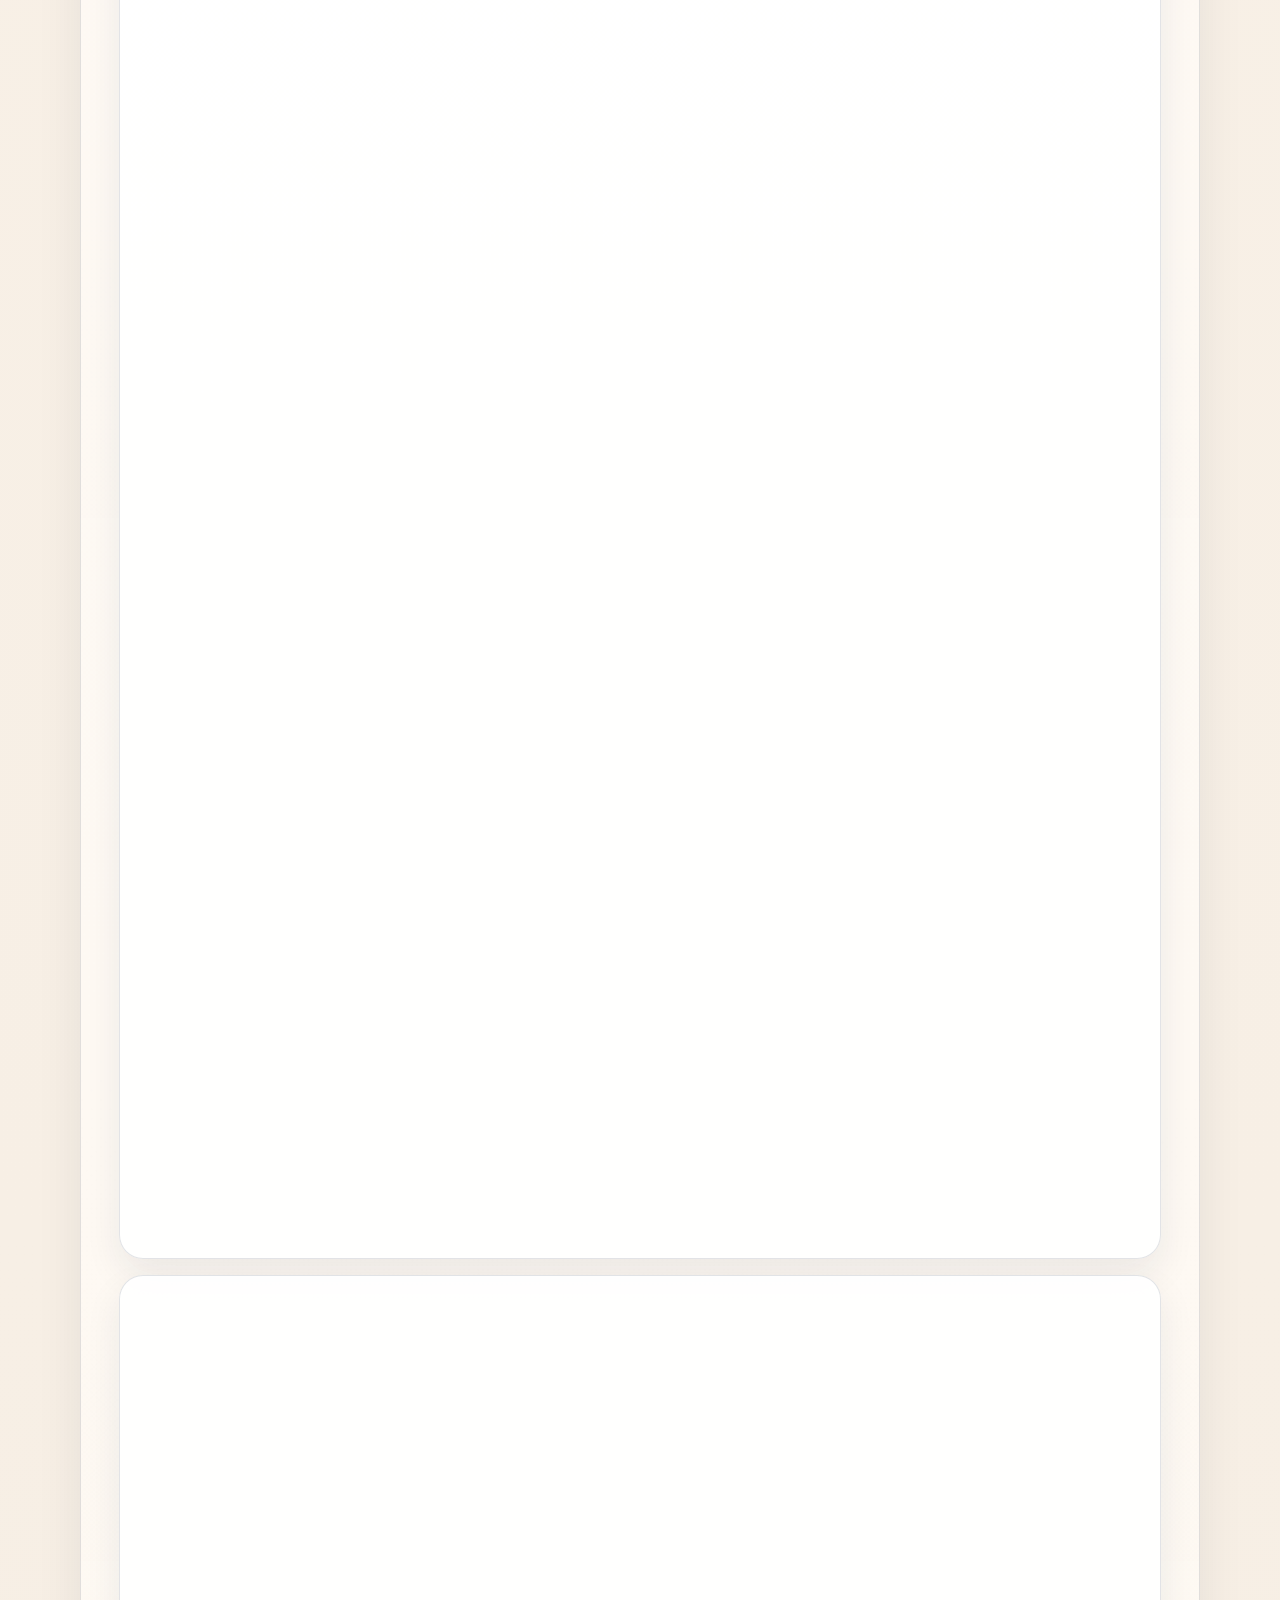
==== commit 5b48532c: "Move factory front image into factory section" ====
--- a/en/index.html
+++ b/en/index.html
@@ -264,8 +264,12 @@
             <p class="section-note">Buyers usually ask us three things first: how fast we respond, how closely we follow the sample, and whether delivery stays on track. Those are the same points we watch closely on the factory side.</p>
           </div>
           <div class="factory-grid">
-            <div class="factory-copy">
+            <div class="factory-copy factory-copy-wide">
               <p>We regularly handle sofa covers, car seat cushions, and other padded upholstery work. Materials, work-in-progress pieces, and finished parts are separated by stage so sewing and inspection stay easier to manage.</p>
+              <figure class="photo-card">
+                <img src="../assets/images/factory-front.webp" alt="Front view of Vietnam X Processing sewing workshop" width="4032" height="3024" loading="lazy" decoding="async">
+                <figcaption>Workshop frontage for material intake, production handling, and shipment movement.</figcaption>
+              </figure>
               <p>Based in Thoi Hoa Ward, Ho Chi Minh City, we can work closely with local customers and still support buyers in other parts of Vietnam who need a stable sewing partner.</p>
               <div class="grid-3">
                 <article class="advantage-card">
@@ -281,12 +285,6 @@
                   <p>Visible surfaces and stitching are checked before goods are prepared for delivery.</p>
                 </article>
               </div>
-            </div>
-            <div class="photo-strip">
-              <figure class="photo-card">
-                <img src="../assets/images/factory-front.webp" alt="Front view of Vietnam X Processing sewing workshop" width="1828" height="1246" loading="lazy" decoding="async">
-                <figcaption>Workshop frontage for material intake, production handling, and shipment movement.</figcaption>
-              </figure>
             </div>
           </div>
           <div class="section-subgroup" id="gallery">
--- a/assets/css/site.css
+++ b/assets/css/site.css
@@ -574,6 +574,10 @@
   gap: 1rem;
 }
 
+.factory-copy-wide {
+  grid-column: 1 / -1;
+}
+
 .photo-strip {
   display: grid;
   gap: 1rem;
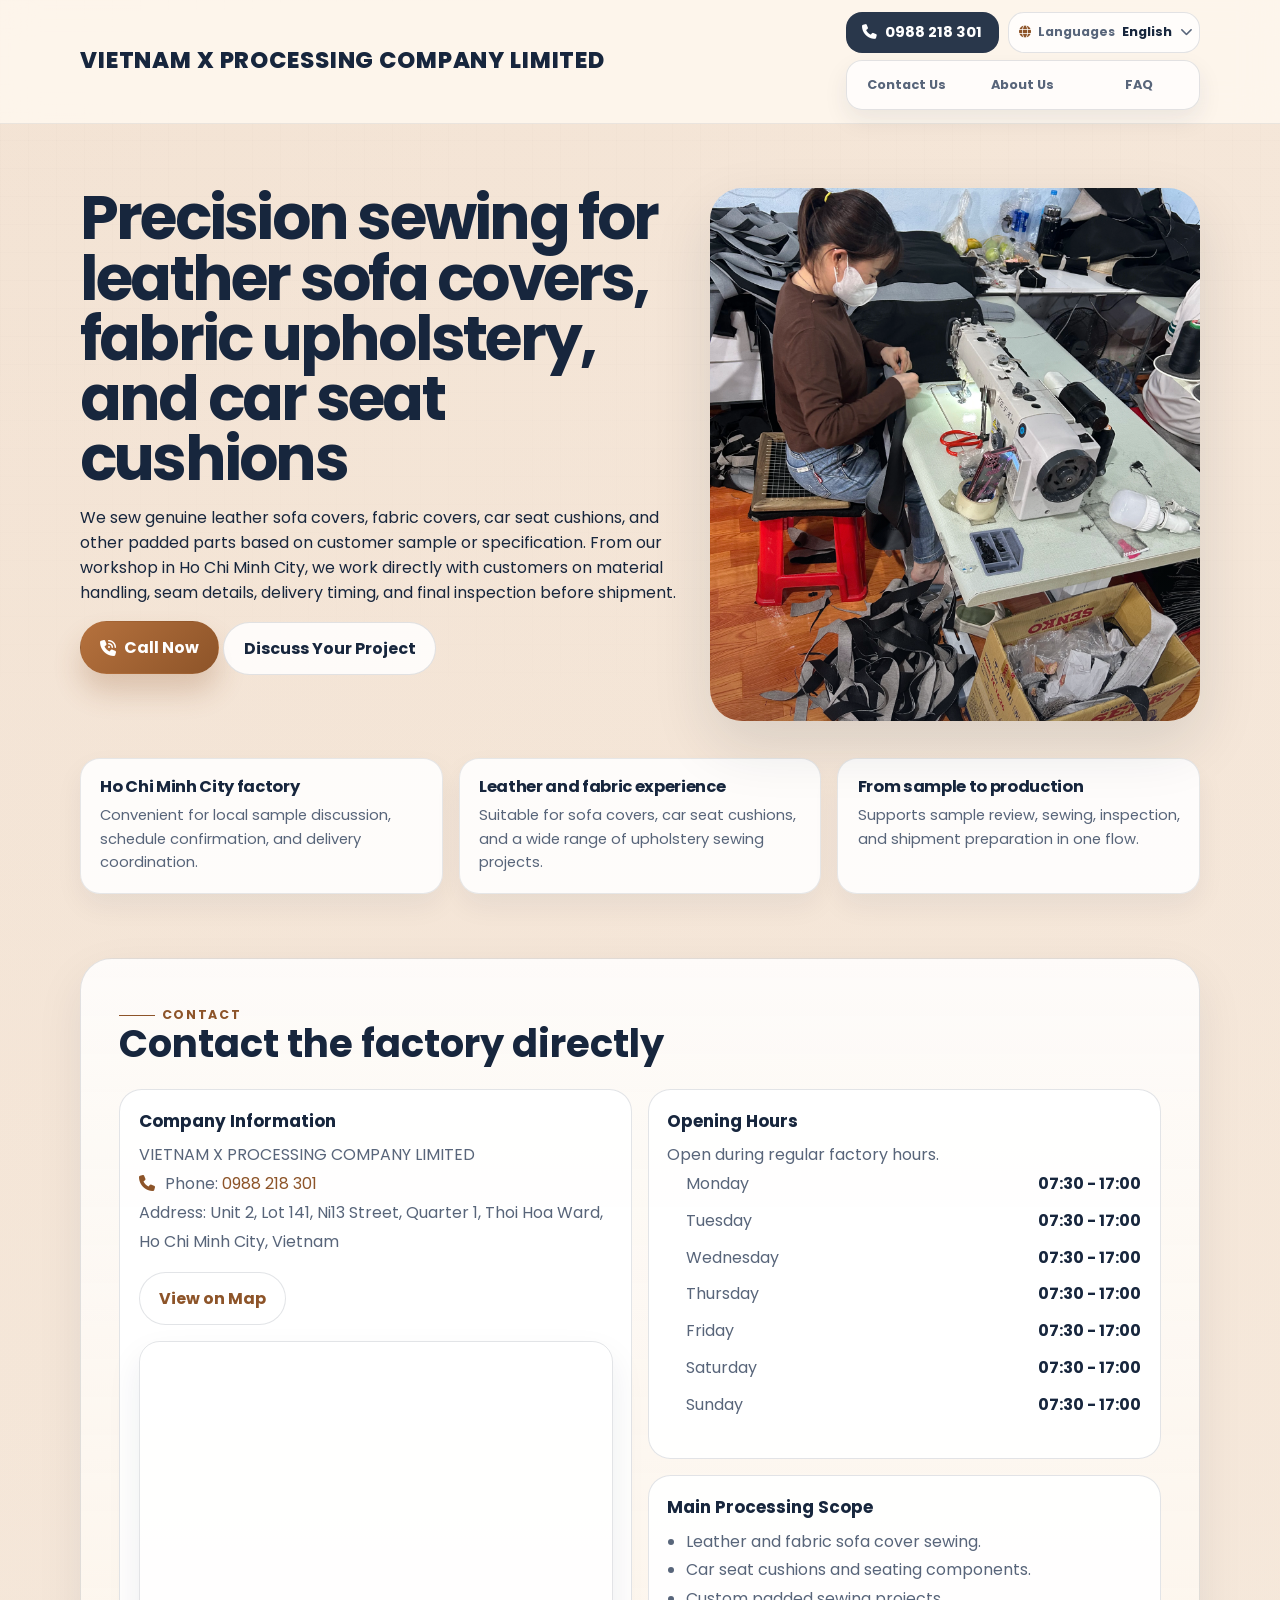
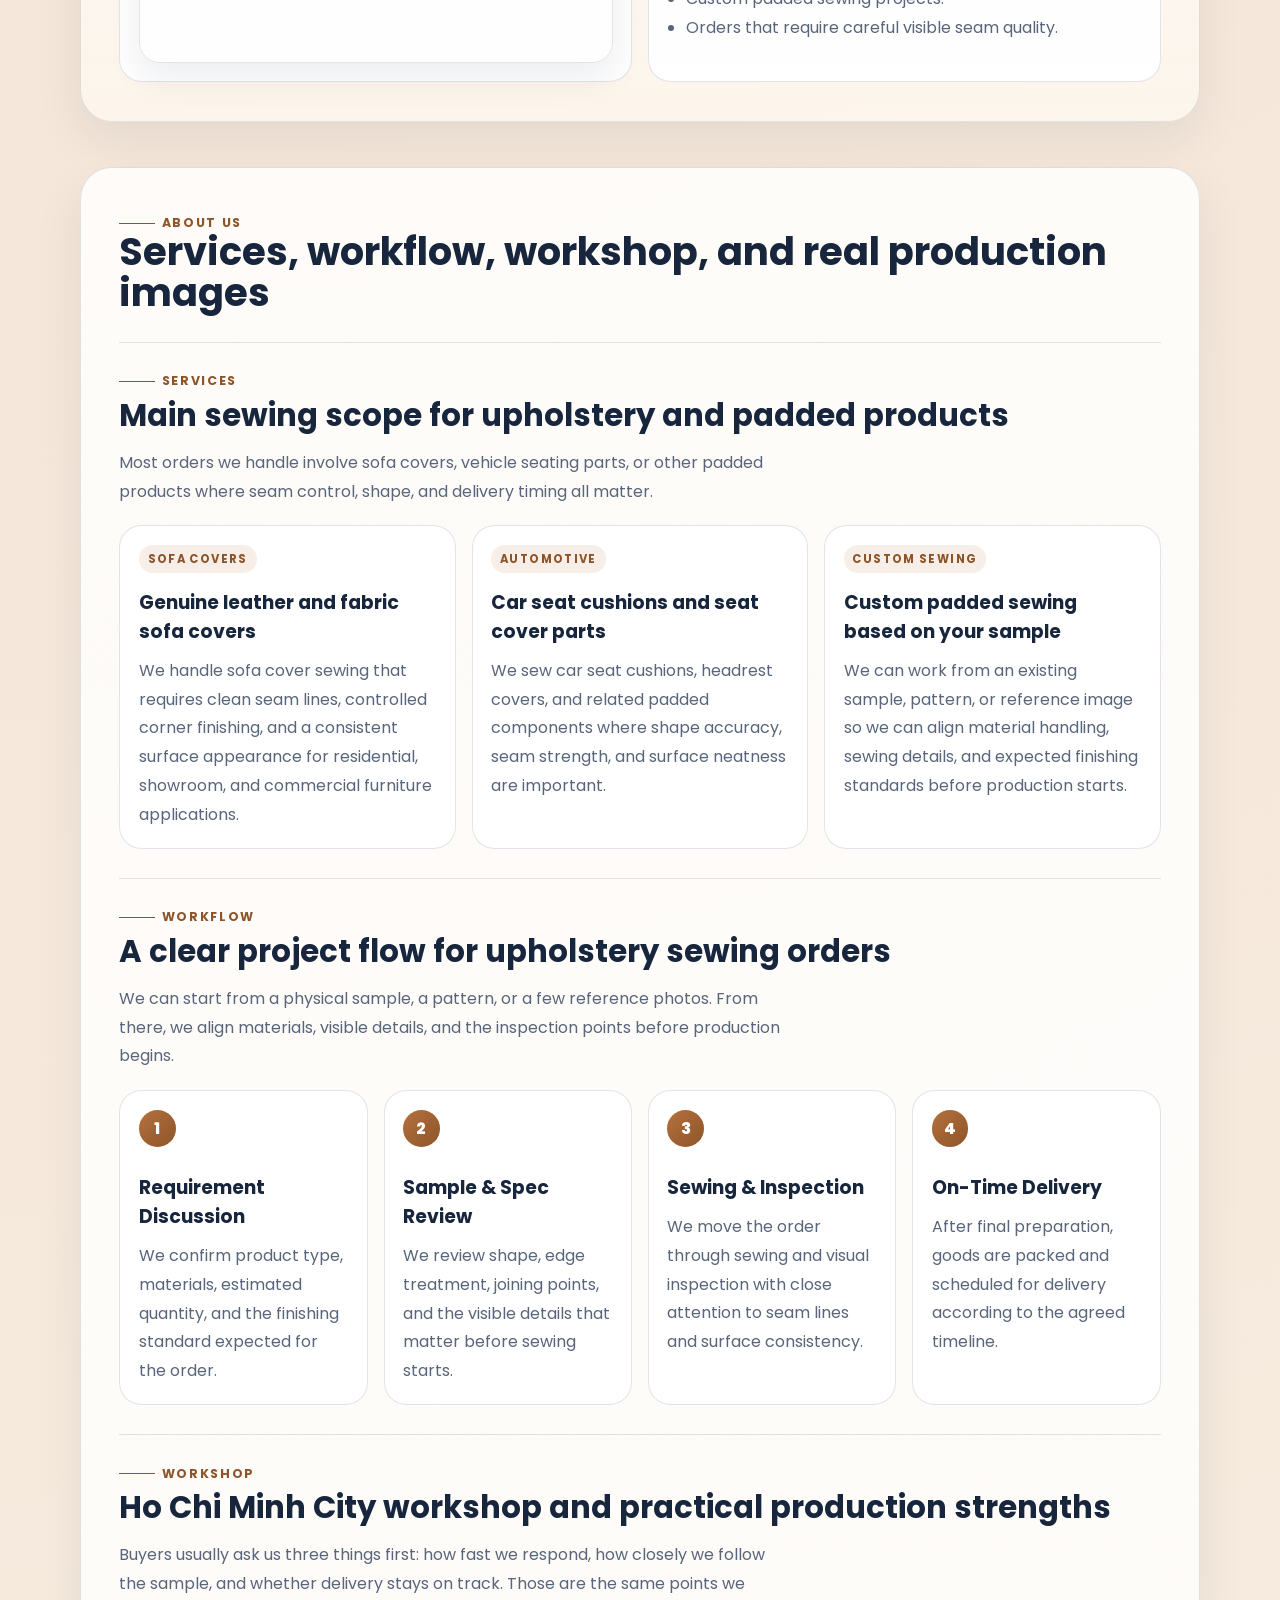
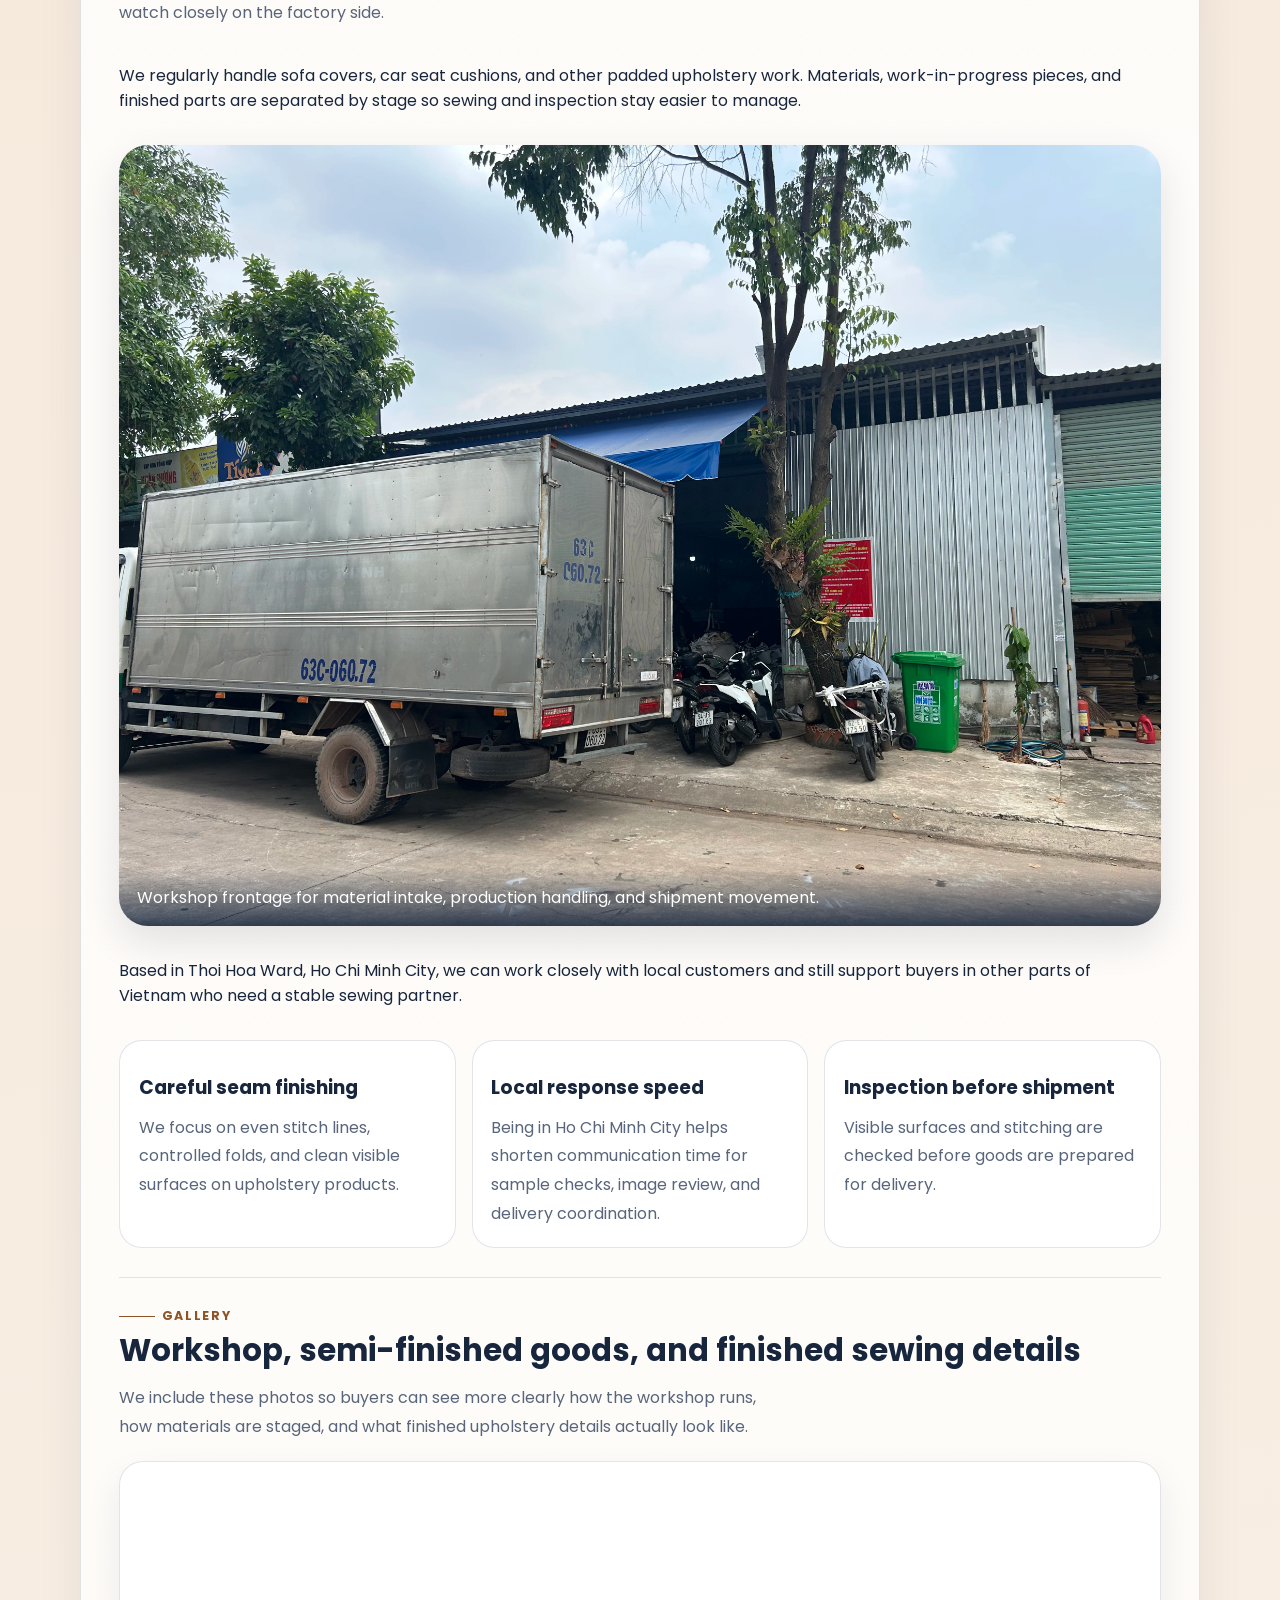
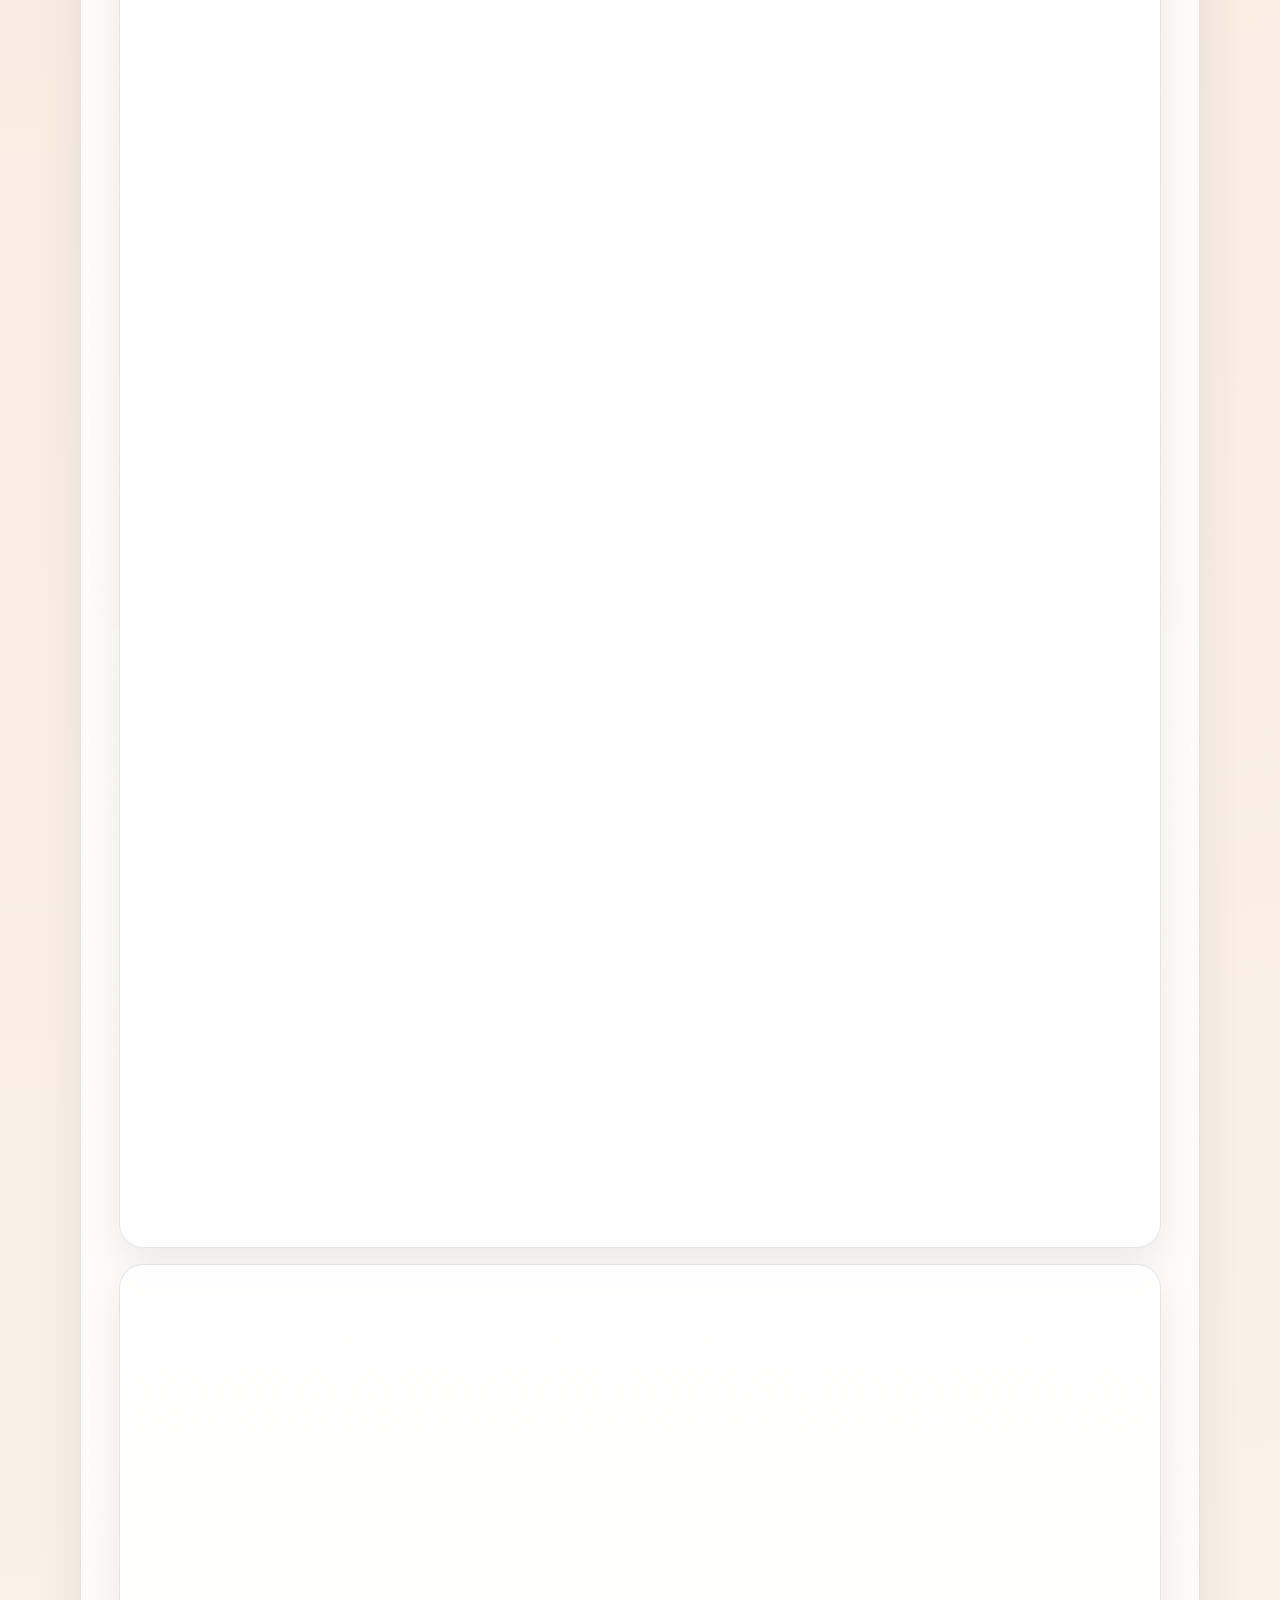
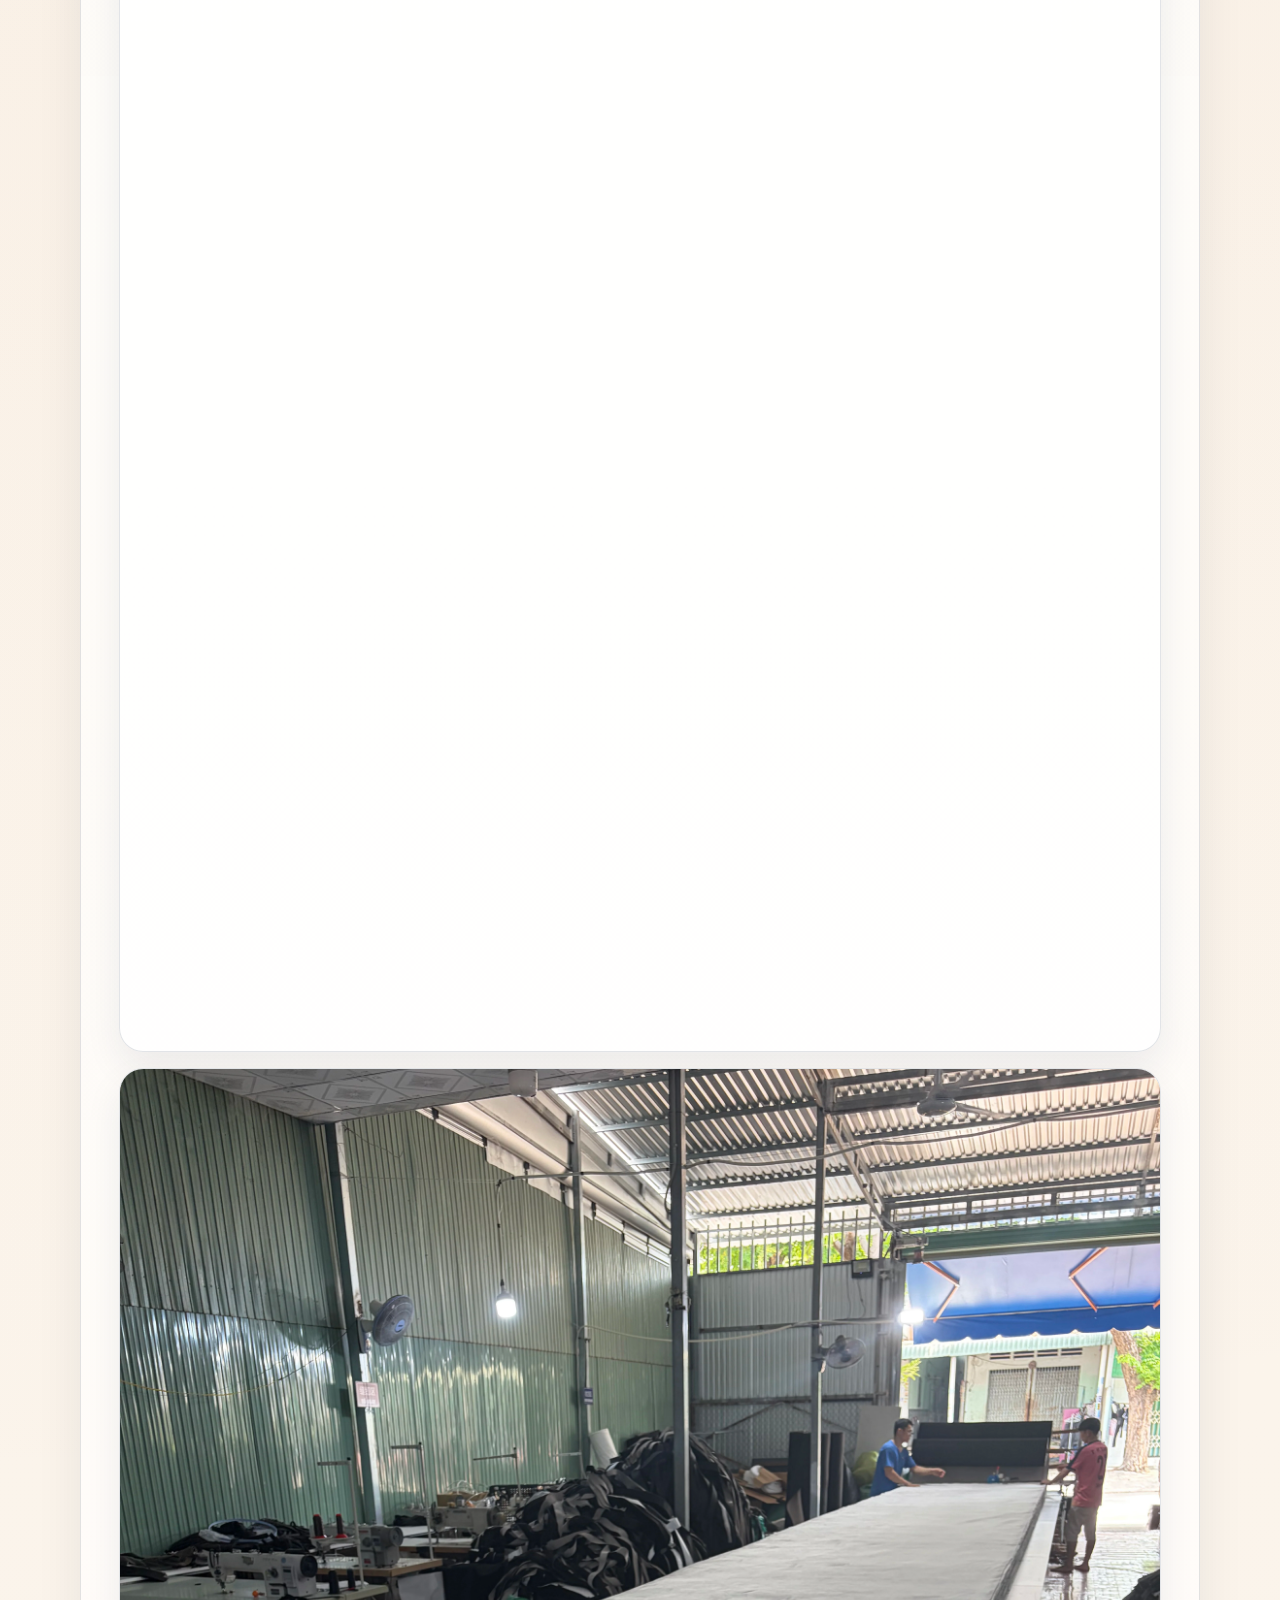
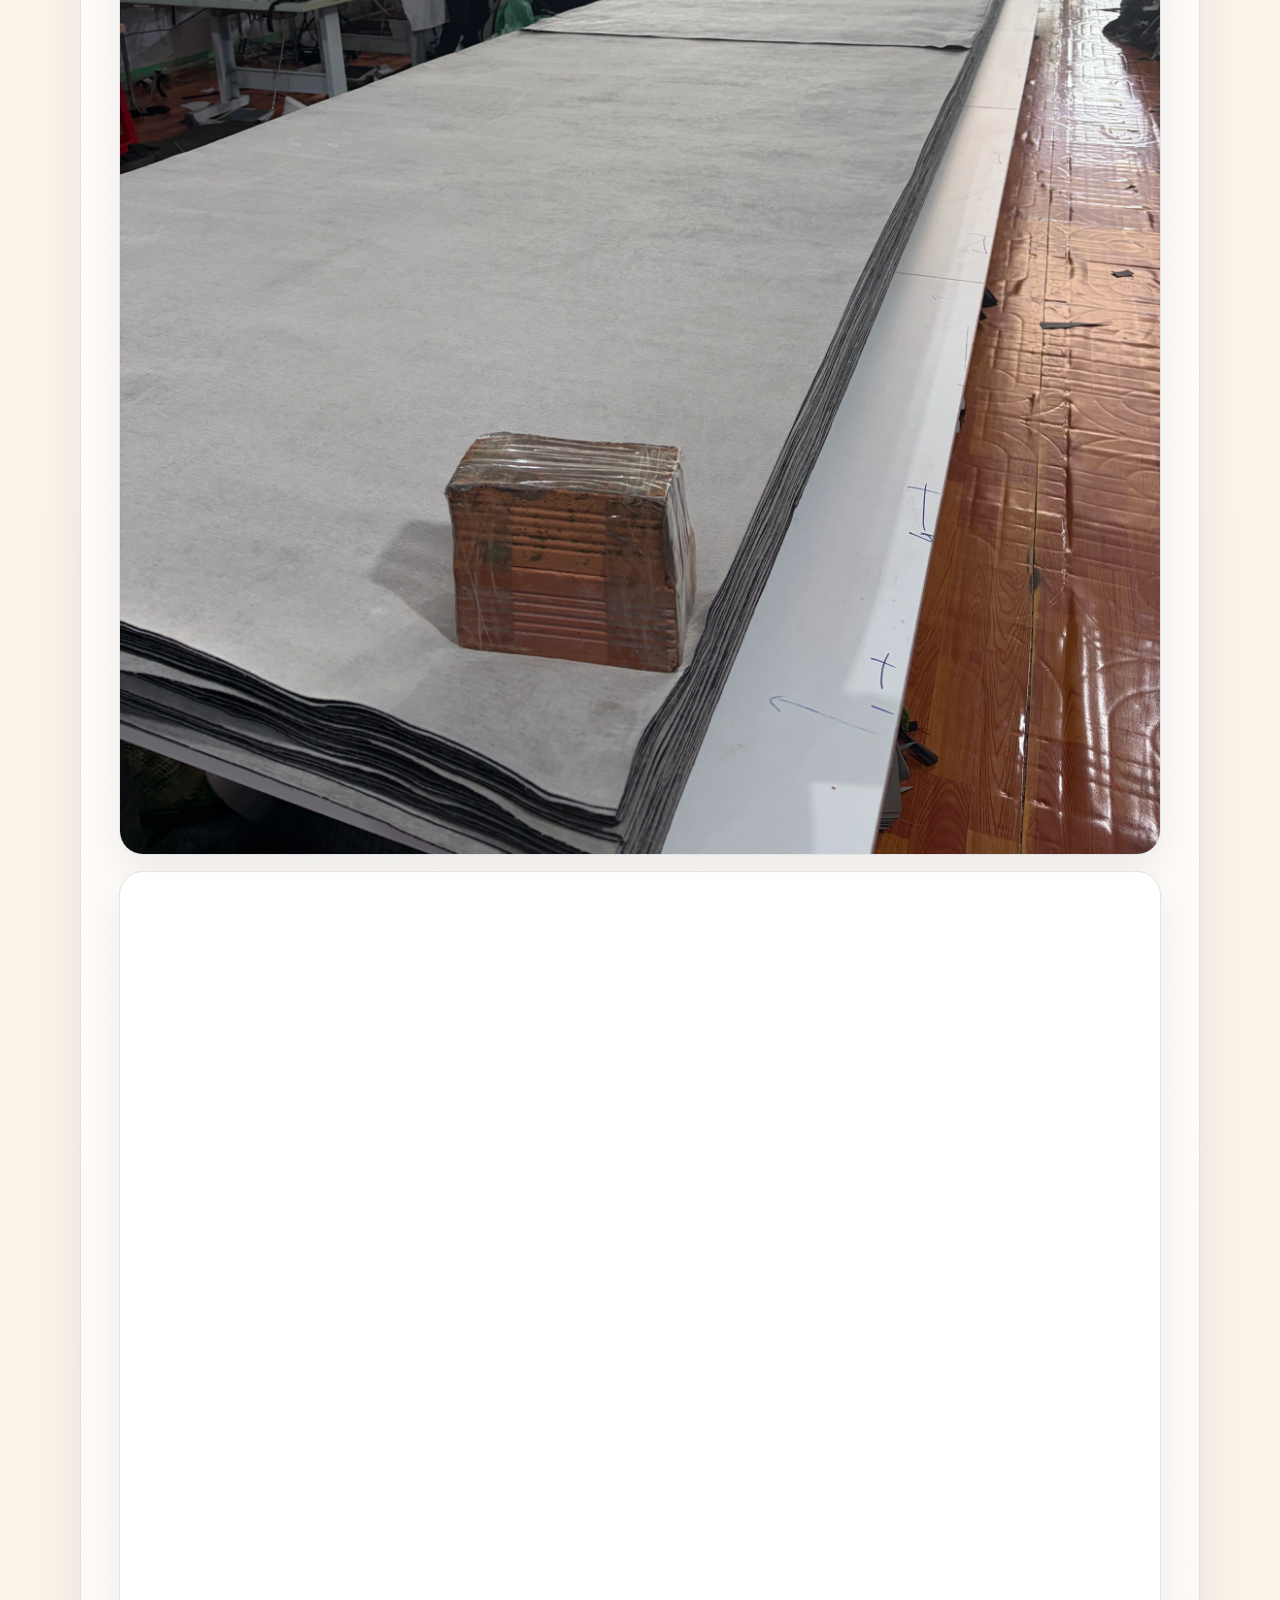
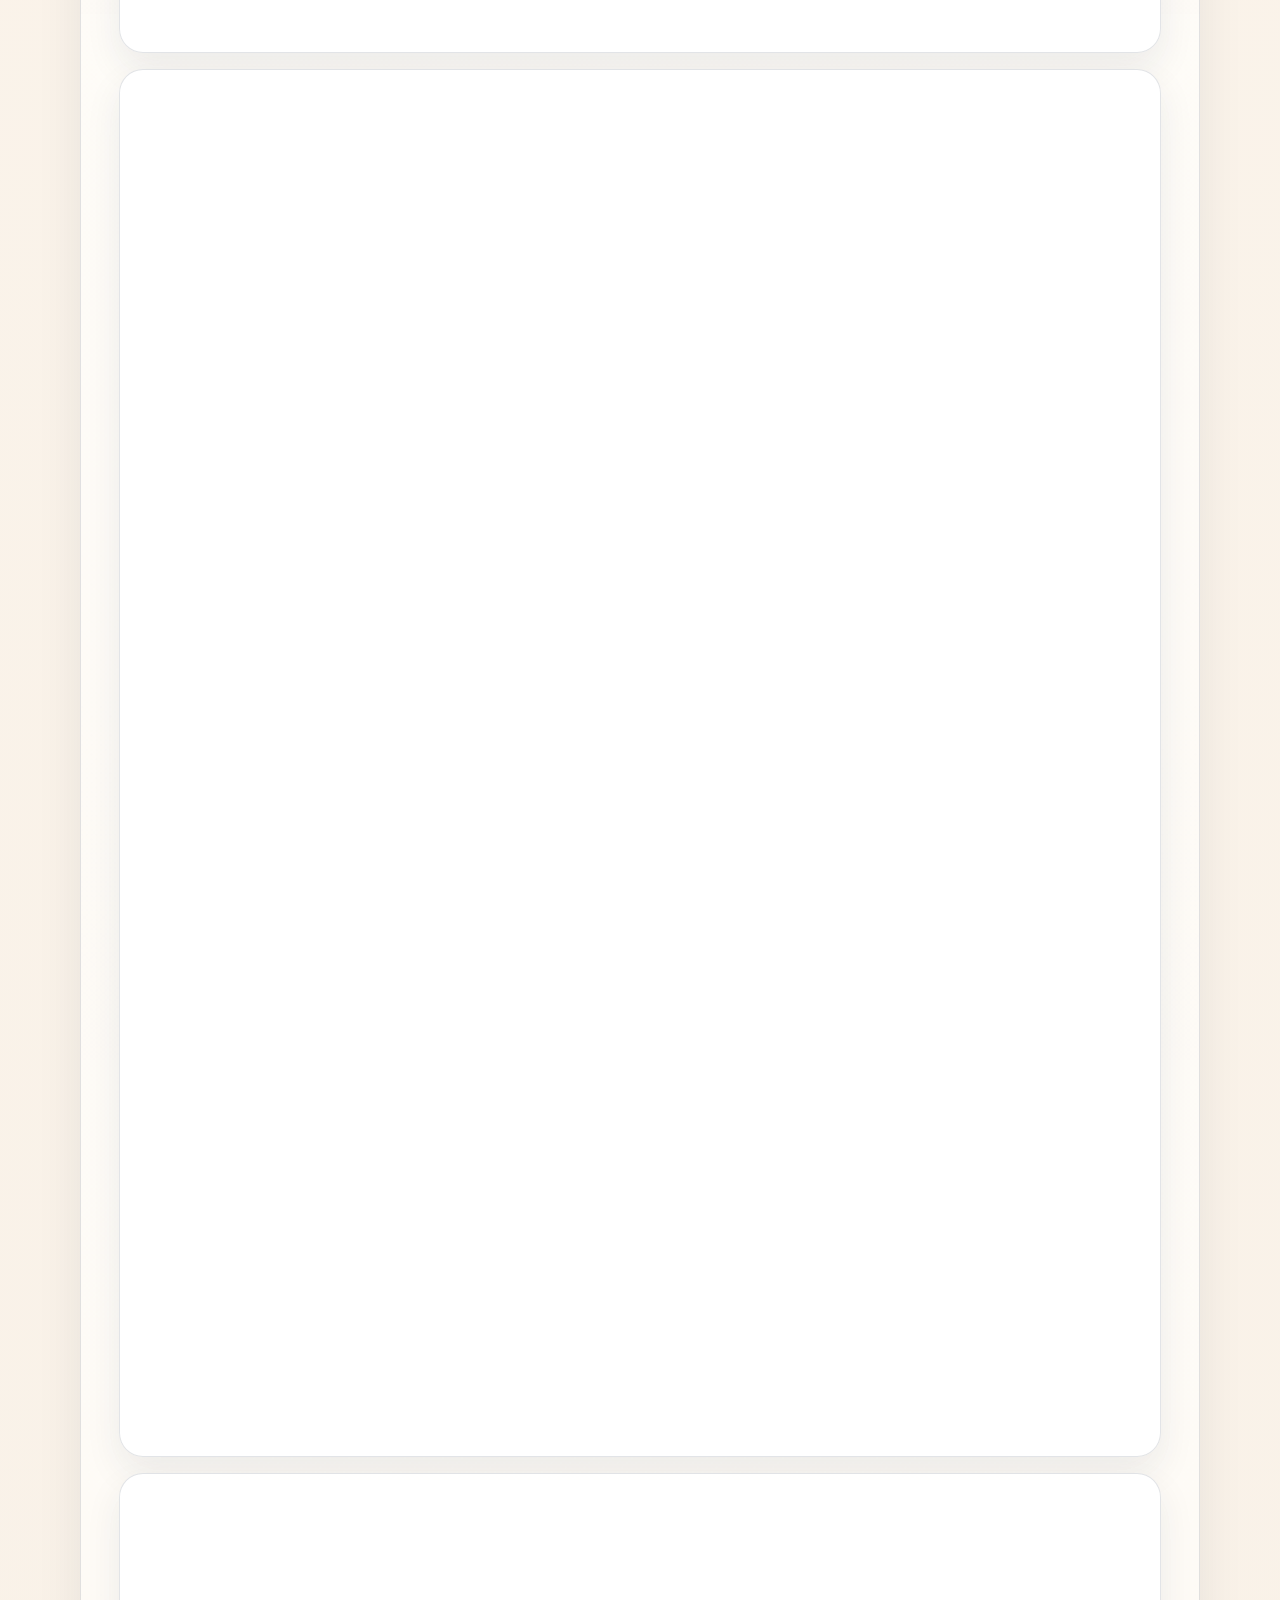
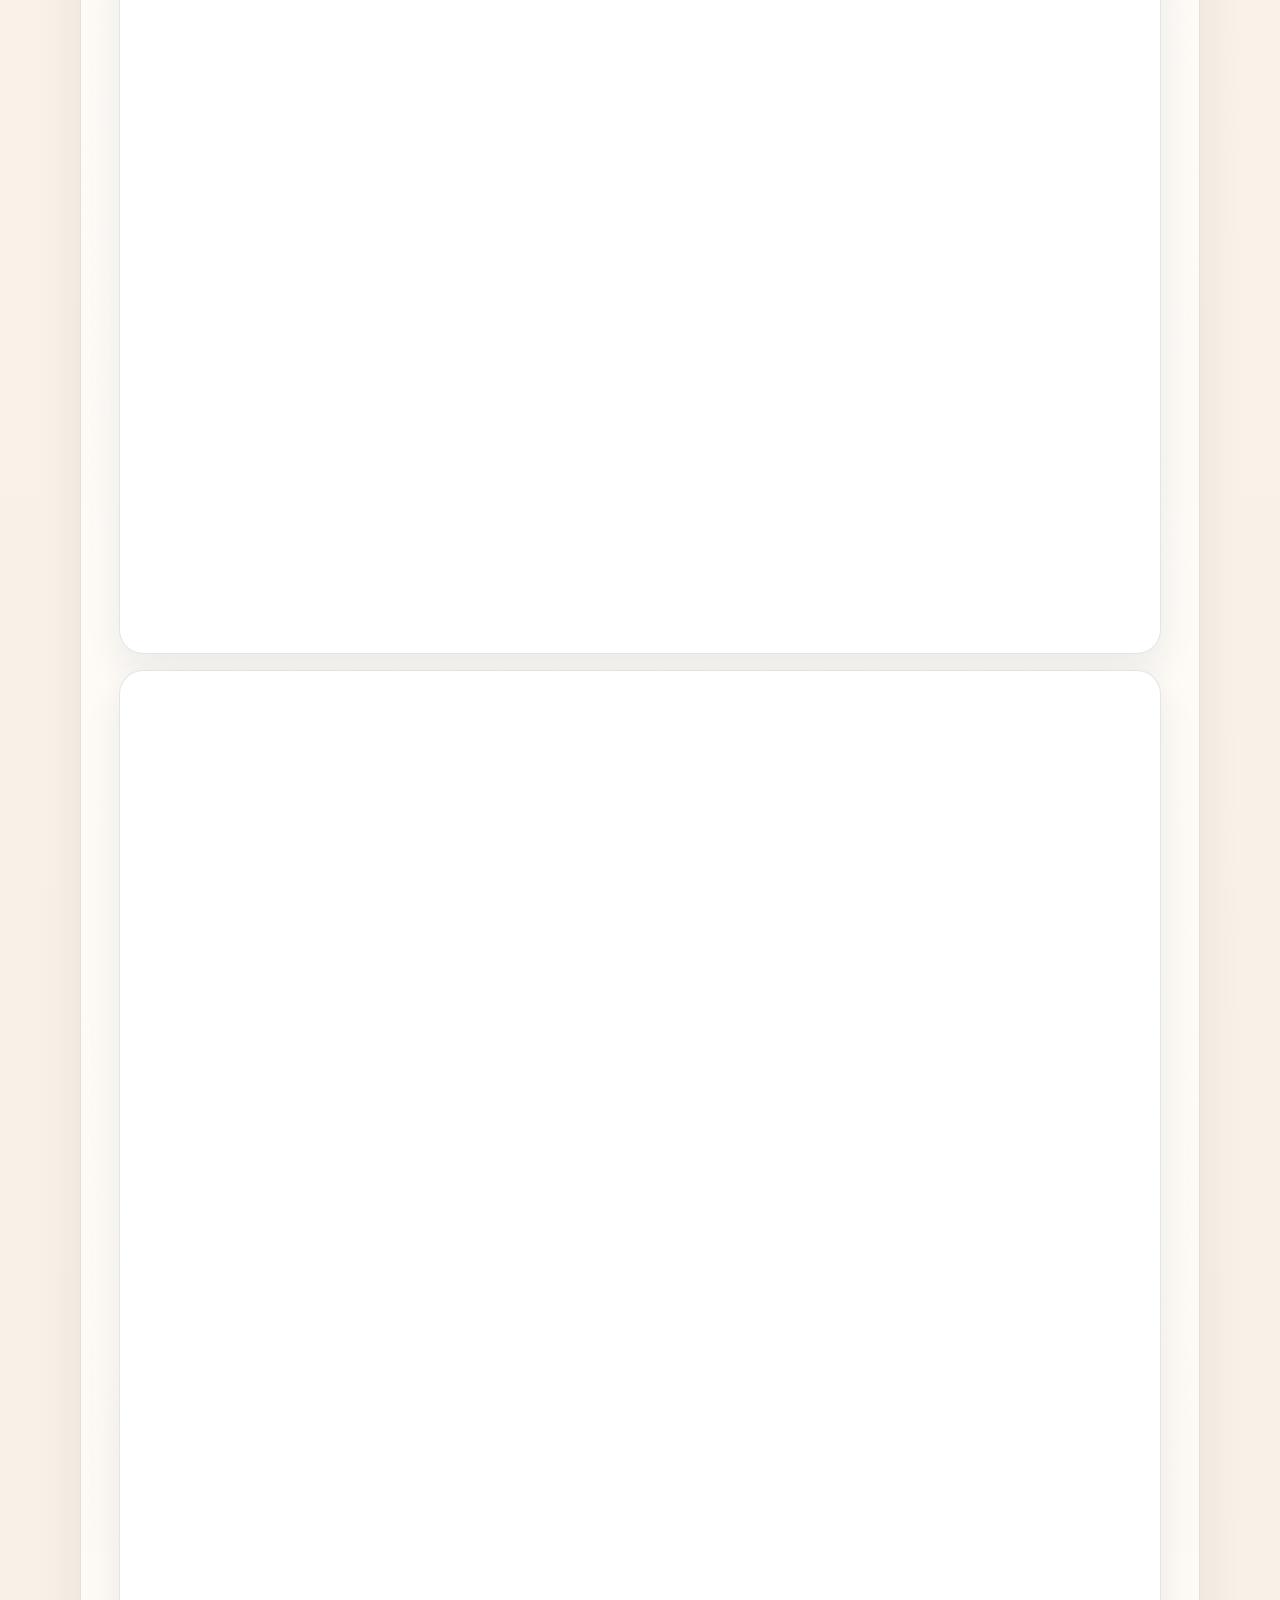
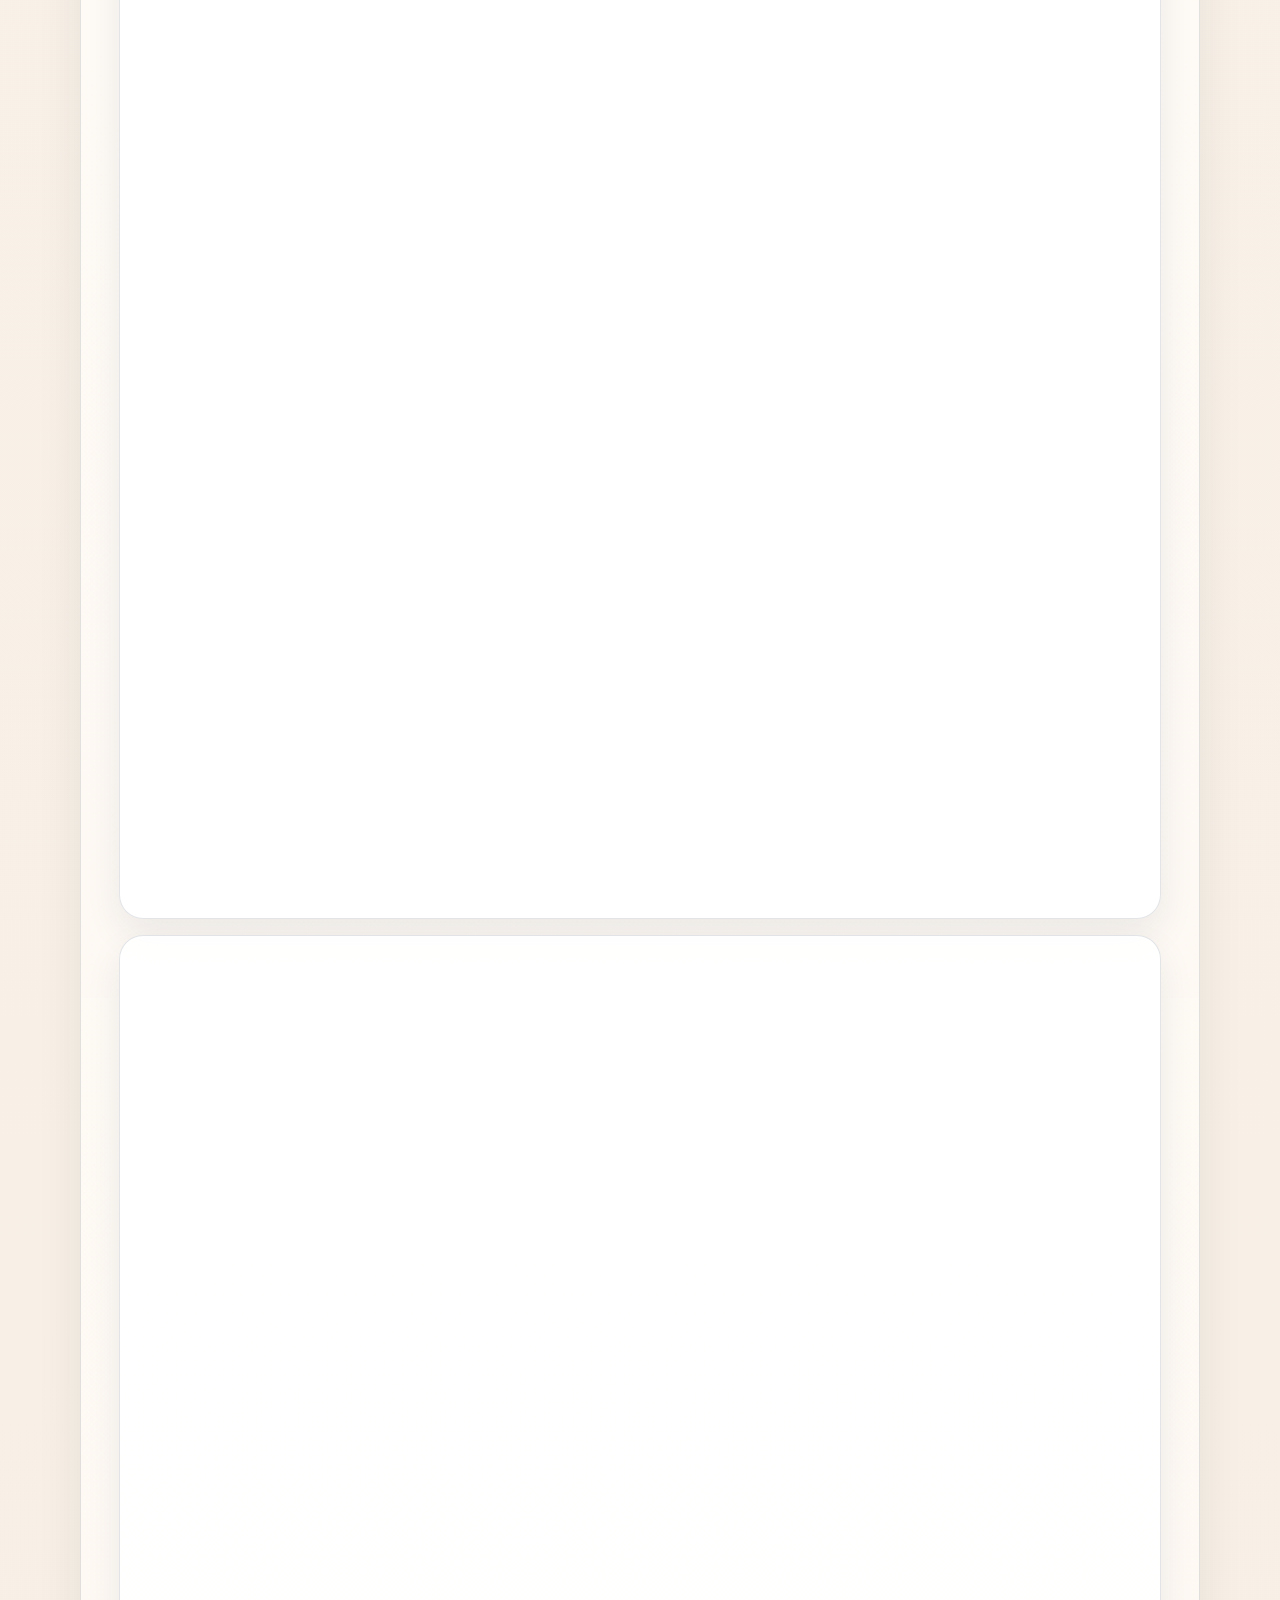
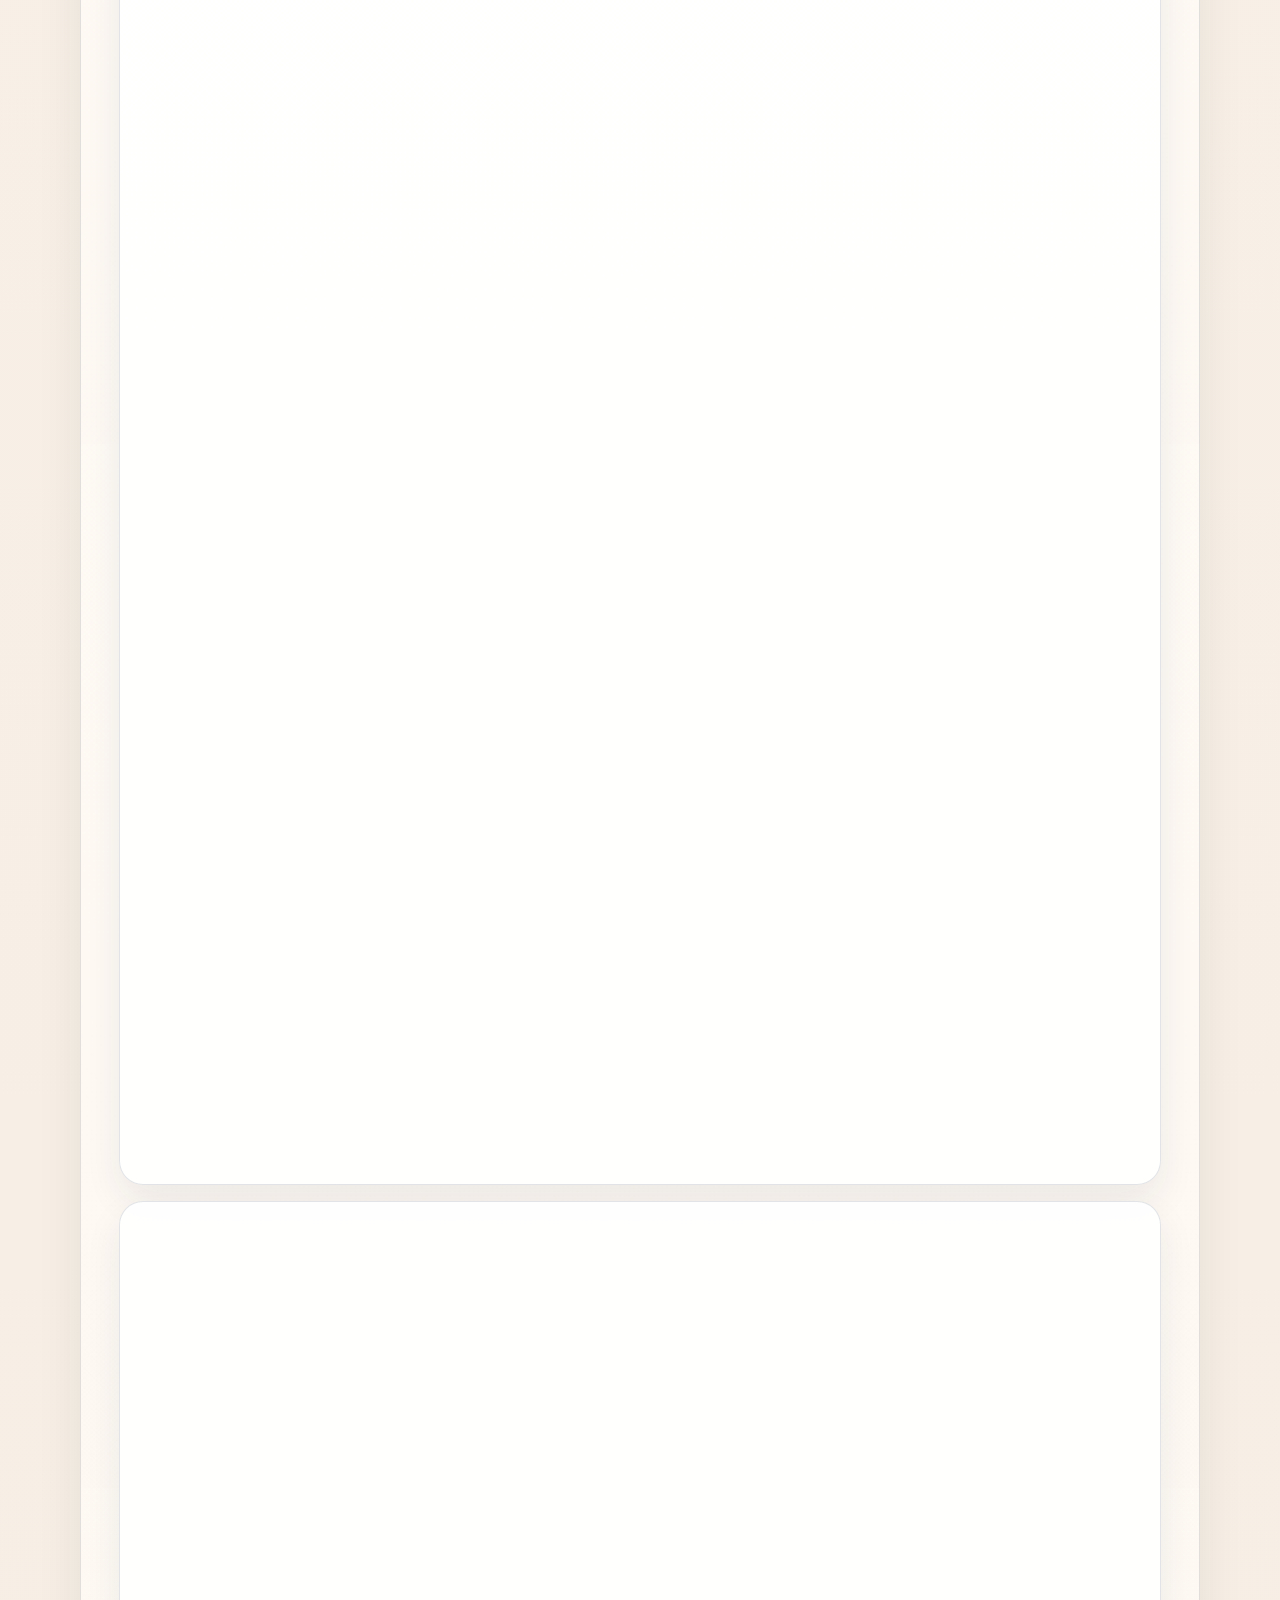
==== commit 9854314b: "Normalize canonical and hreflang URLs" ====
--- a/en/index.html
+++ b/en/index.html
@@ -8,13 +8,13 @@
   <meta name="keywords" content="sofa cover sewing factory Vietnam, car seat cushion sewing Ho Chi Minh City, leather upholstery manufacturer Vietnam, fabric sofa cover factory Vietnam">
   <meta name="robots" content="index,follow,max-image-preview:large">
   <meta name="theme-color" content="#17263d">
-  <link rel="canonical" href="index.html">
-  <link rel="alternate" hreflang="vi" href="../index.html">
-  <link rel="alternate" hreflang="en" href="index.html">
-  <link rel="alternate" hreflang="zh" href="../zh/index.html">
-  <link rel="alternate" hreflang="ja" href="../ja/index.html">
-  <link rel="alternate" hreflang="ko" href="../ko/index.html">
-  <link rel="alternate" hreflang="x-default" href="../index.html">
+  <link rel="canonical" href="https://www.giacongx.com/en/">
+  <link rel="alternate" hreflang="vi" href="https://www.giacongx.com/">
+  <link rel="alternate" hreflang="en" href="https://www.giacongx.com/en/">
+  <link rel="alternate" hreflang="zh" href="https://www.giacongx.com/zh/">
+  <link rel="alternate" hreflang="ja" href="https://www.giacongx.com/ja/">
+  <link rel="alternate" hreflang="ko" href="https://www.giacongx.com/ko/">
+  <link rel="alternate" hreflang="x-default" href="https://www.giacongx.com/">
   <meta property="og:type" content="website">
   <meta property="og:site_name" content="Vietnam X Processing Company Limited">
   <meta property="og:title" content="Sofa Cover, Fabric Upholstery & Car Seat Cushion Sewing in Ho Chi Minh City">
--- a/assets/css/site.css
+++ b/assets/css/site.css
@@ -418,11 +418,45 @@
   max-width: none;
 }
 
+.hero-stats {
+  grid-column: 1 / -1;
+  display: grid;
+  grid-template-columns: repeat(3, minmax(0, 1fr));
+  gap: 1rem;
+  margin-top: 0.35rem;
+}
+
+.stat {
+  min-height: 100%;
+  padding: 1.15rem 1.2rem;
+  border: 1px solid rgba(23, 38, 61, 0.1);
+  border-radius: 1.25rem;
+  background: rgba(255, 255, 255, 0.88);
+  box-shadow: 0 12px 28px rgba(23, 38, 61, 0.06);
+  transition: transform 0.2s ease, box-shadow 0.2s ease, border-color 0.2s ease;
+}
+
+.stat strong {
+  display: block;
+  font-family: var(--font-display);
+  font-size: 1.02rem;
+  line-height: 1.15;
+  letter-spacing: -0.02em;
+}
+
 .stat span {
   display: block;
-  margin-top: 0.3rem;
-  font-size: 0.9rem;
-  color: var(--muted);
+  margin-top: 0.5rem;
+  font-size: 0.92rem;
+  line-height: 1.6;
+  color: var(--muted);
+}
+
+.stat:hover,
+.stat:focus-within {
+  transform: translateY(-2px);
+  border-color: rgba(23, 38, 61, 0.16);
+  box-shadow: 0 16px 32px rgba(23, 38, 61, 0.08);
 }
 
 .hero-media {
@@ -847,6 +881,7 @@
 
   .hero-stats {
     grid-template-columns: 1fr;
+    gap: 0.85rem;
   }
 
   .gallery-item,
@@ -894,6 +929,18 @@
     max-width: none;
   }
 
+  .stat {
+    padding: 1.05rem 1rem 1rem;
+  }
+
+  .stat strong {
+    font-size: 1rem;
+  }
+
+  .stat span {
+    font-size: 0.9rem;
+  }
+
   .gallery-grid {
     grid-template-columns: 1fr;
   }
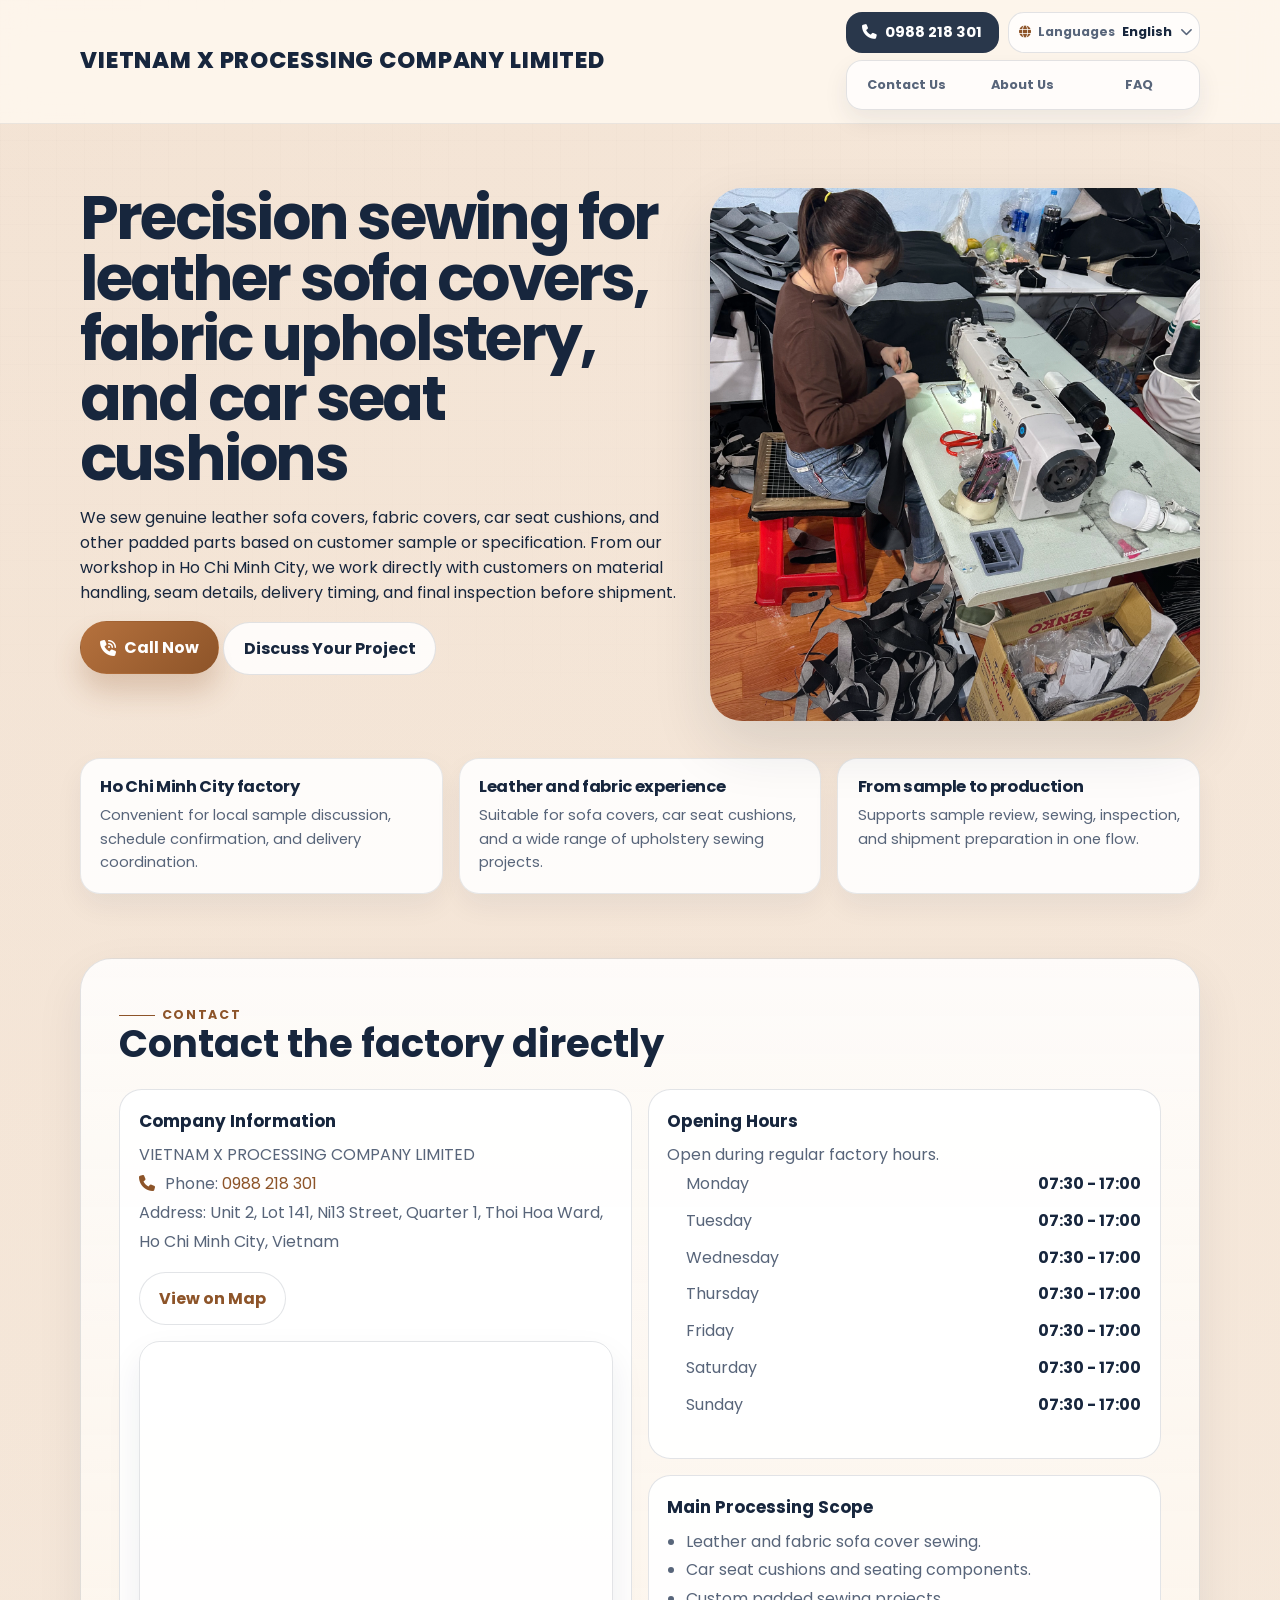
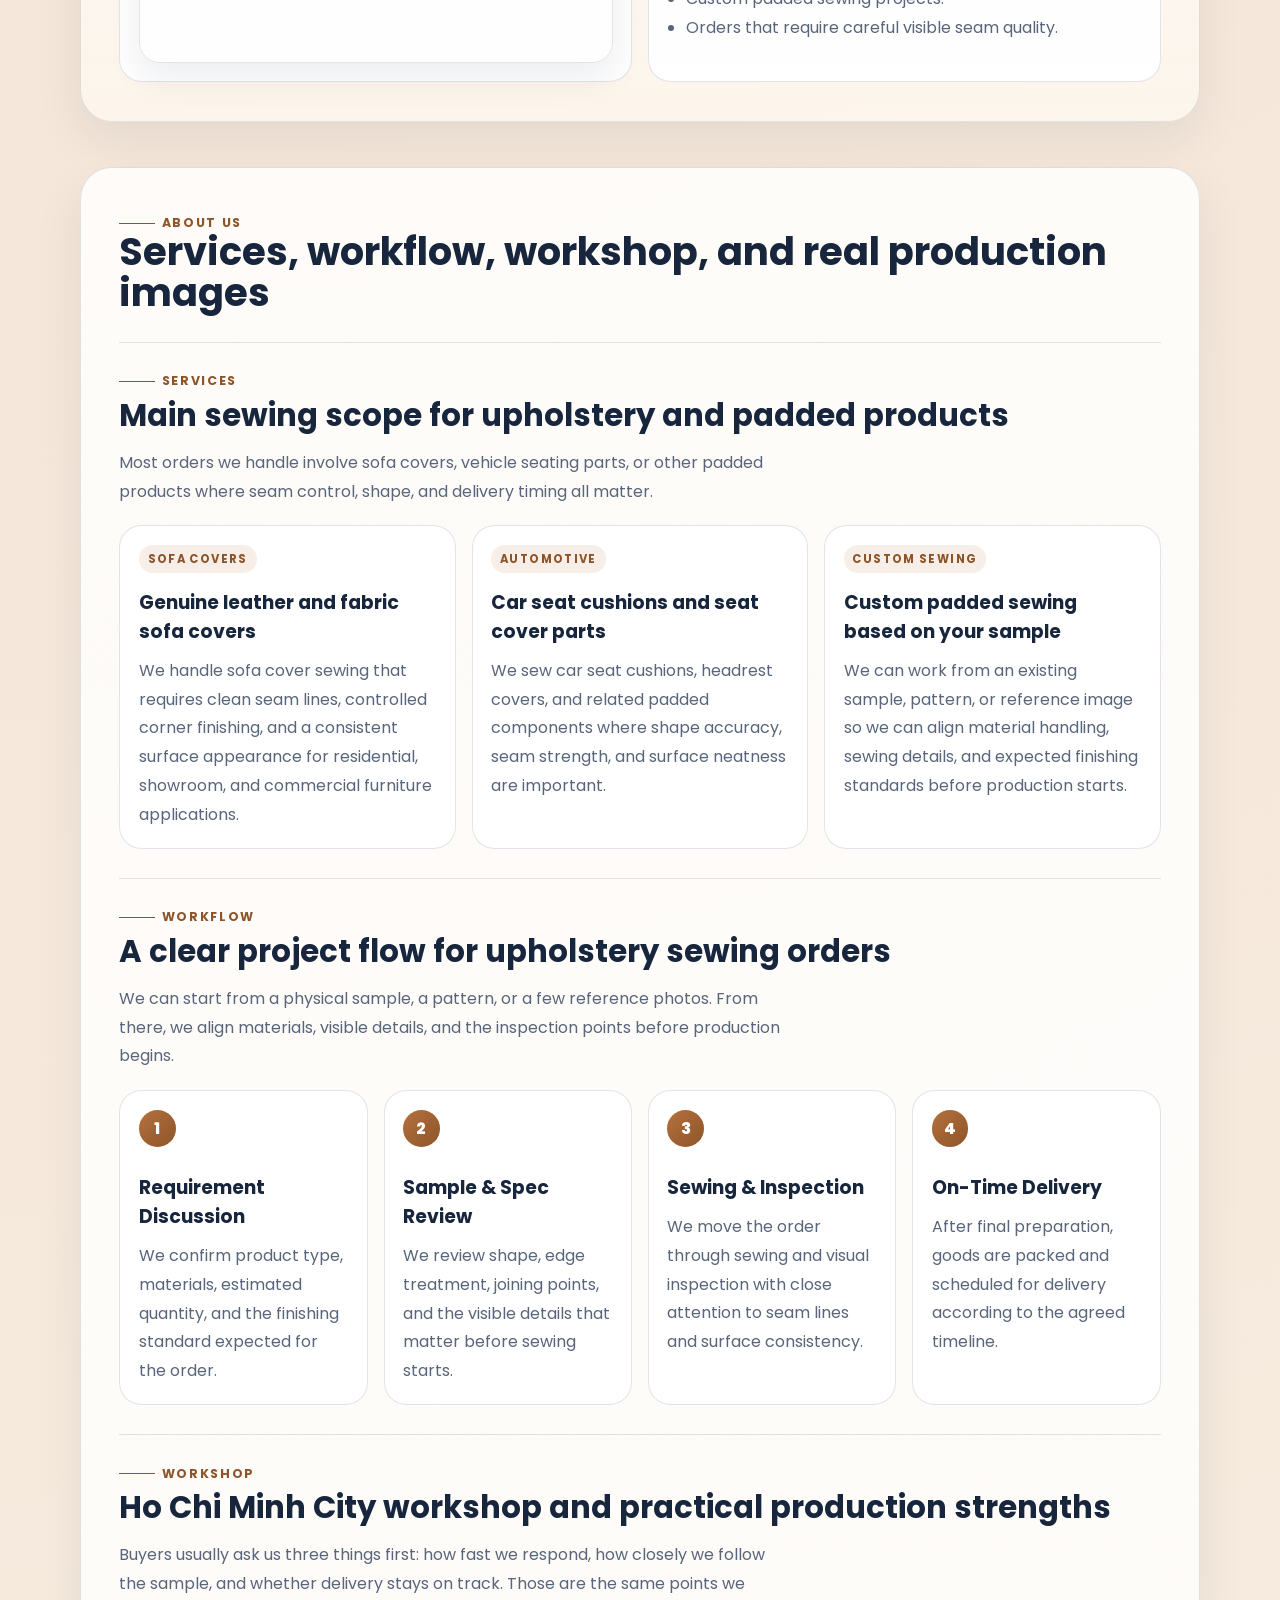
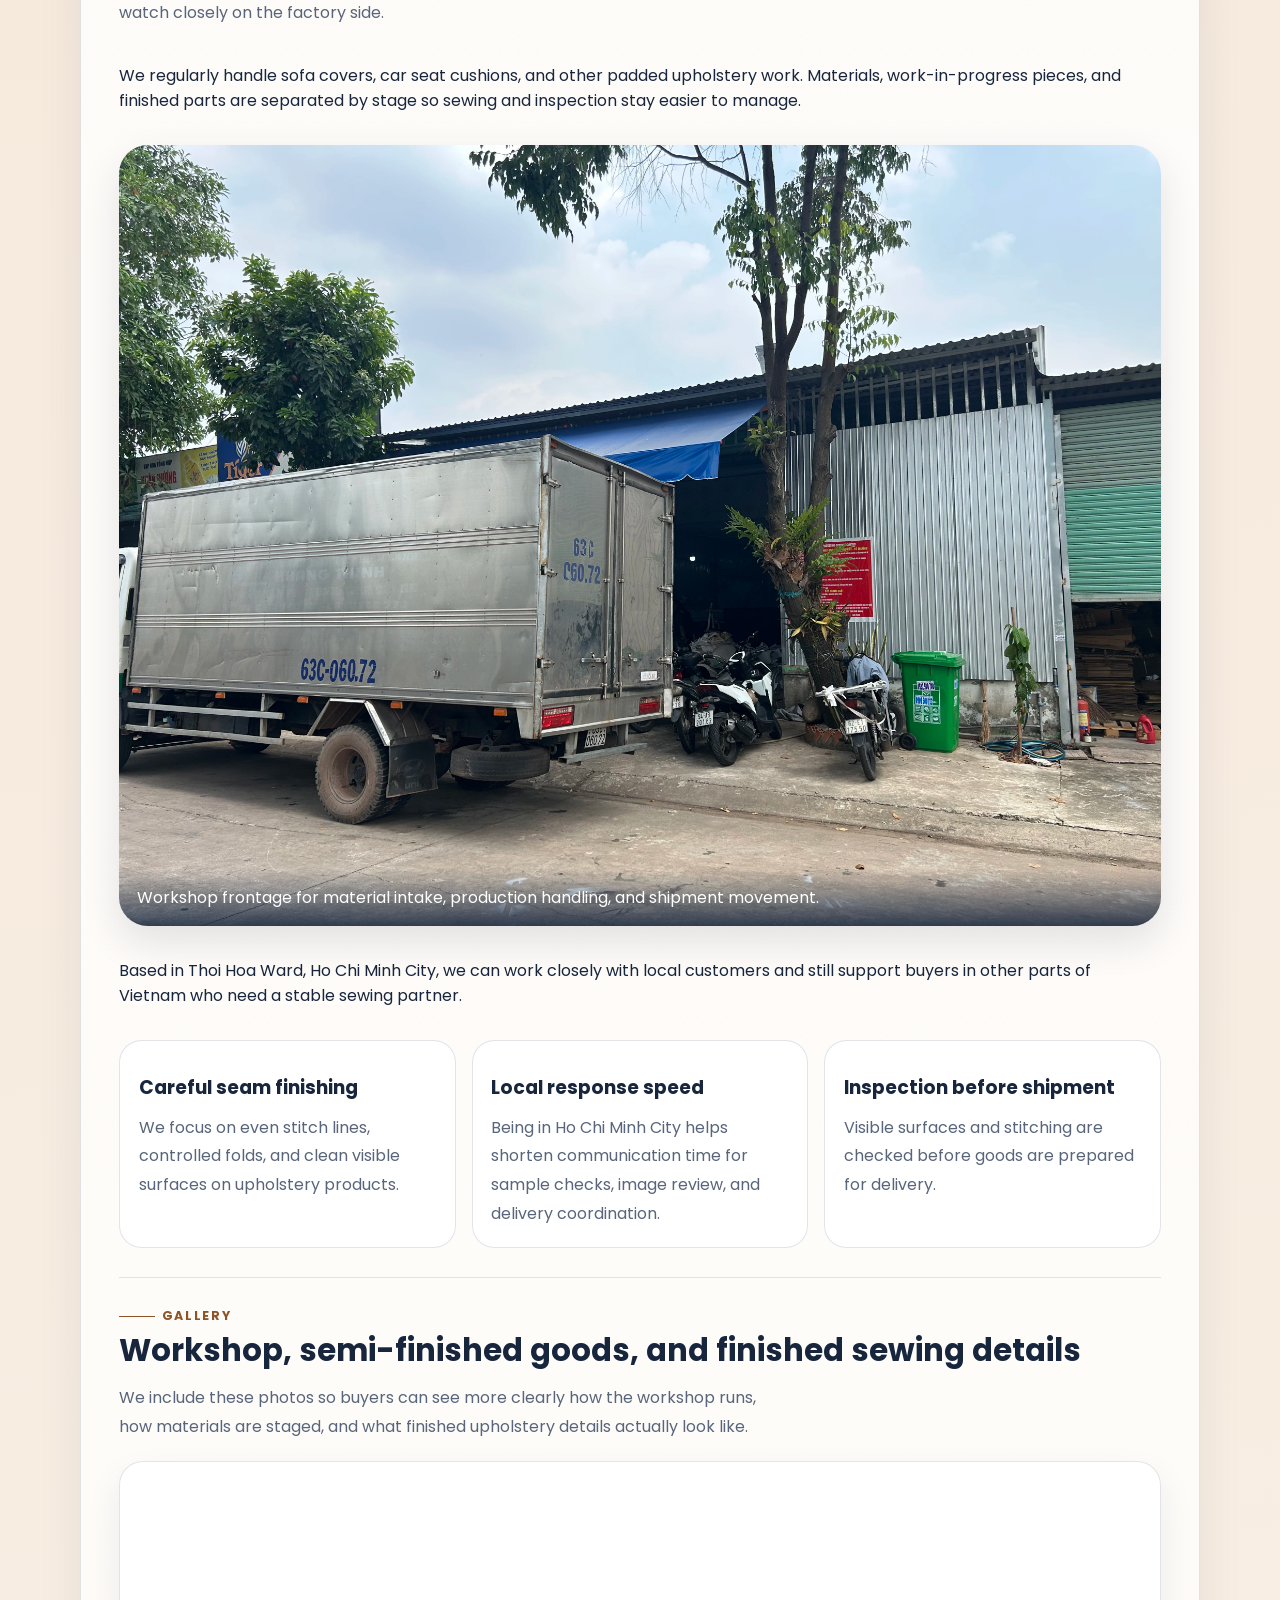
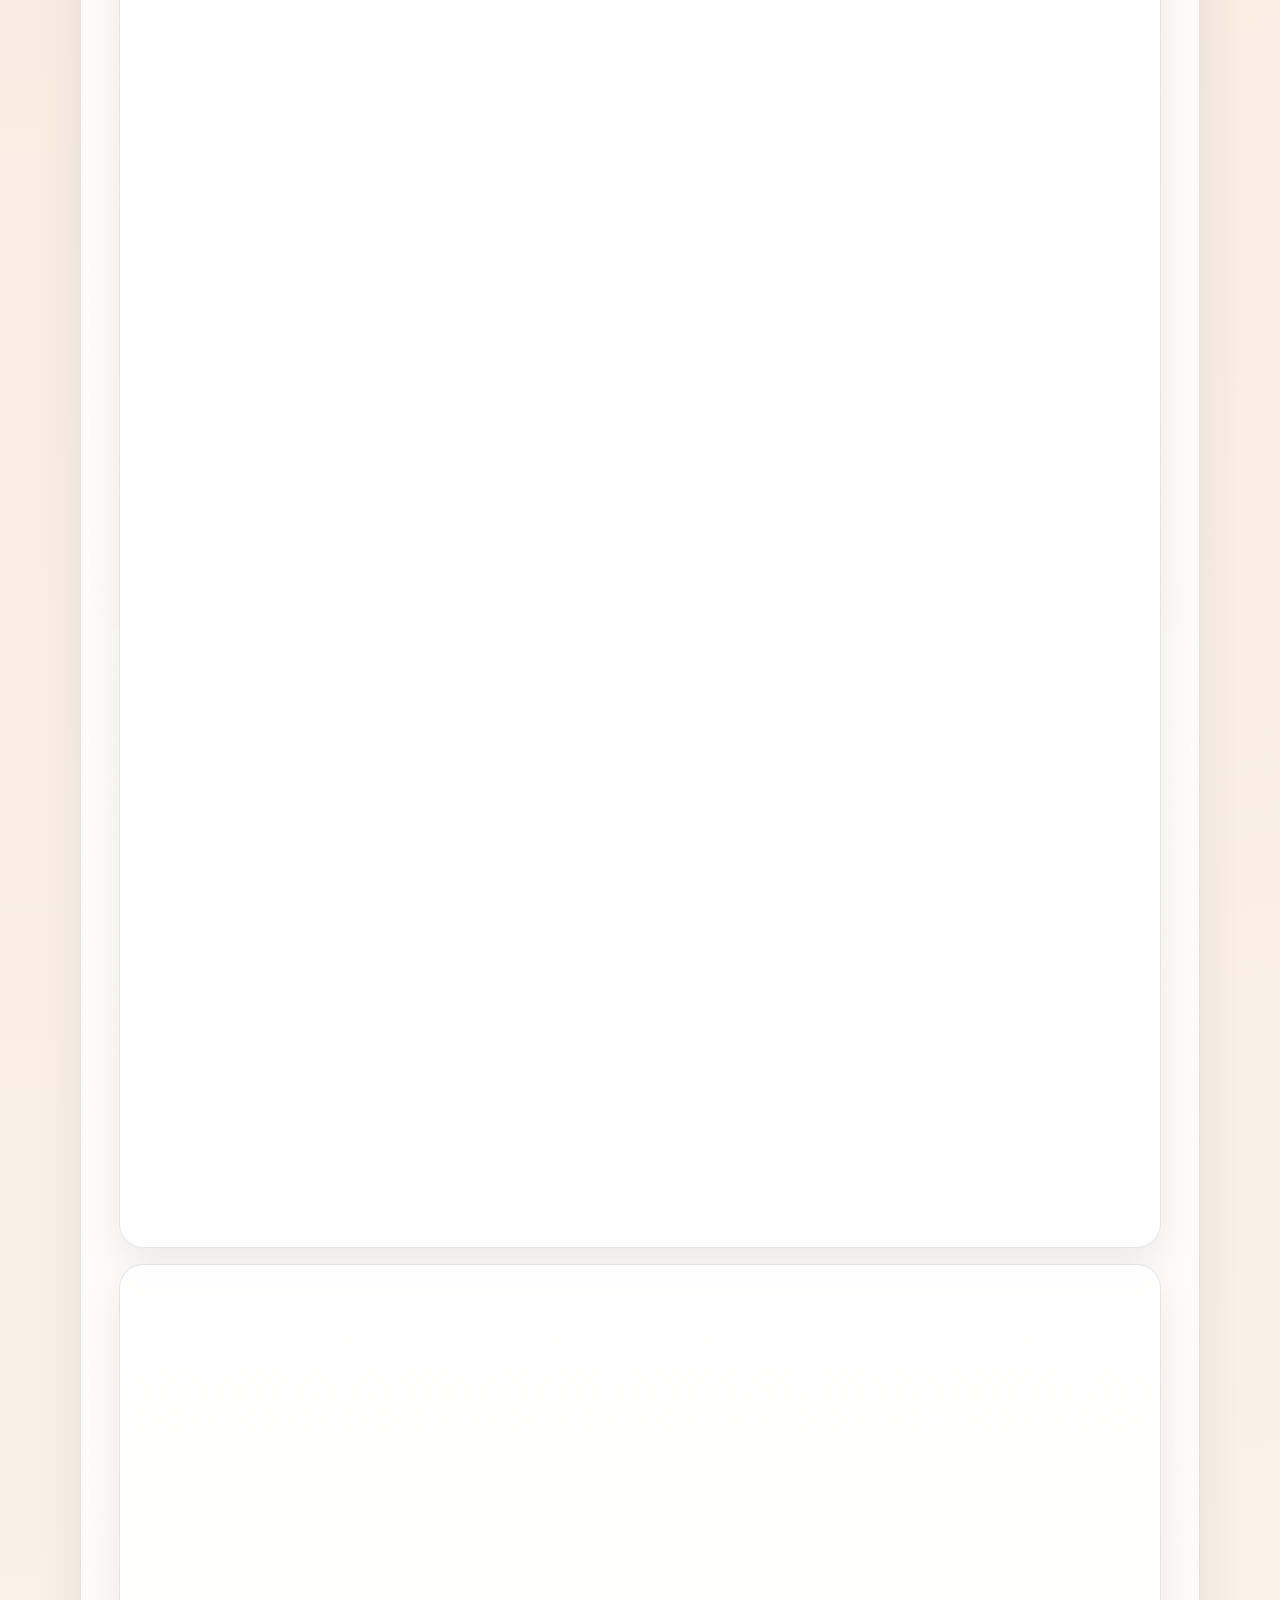
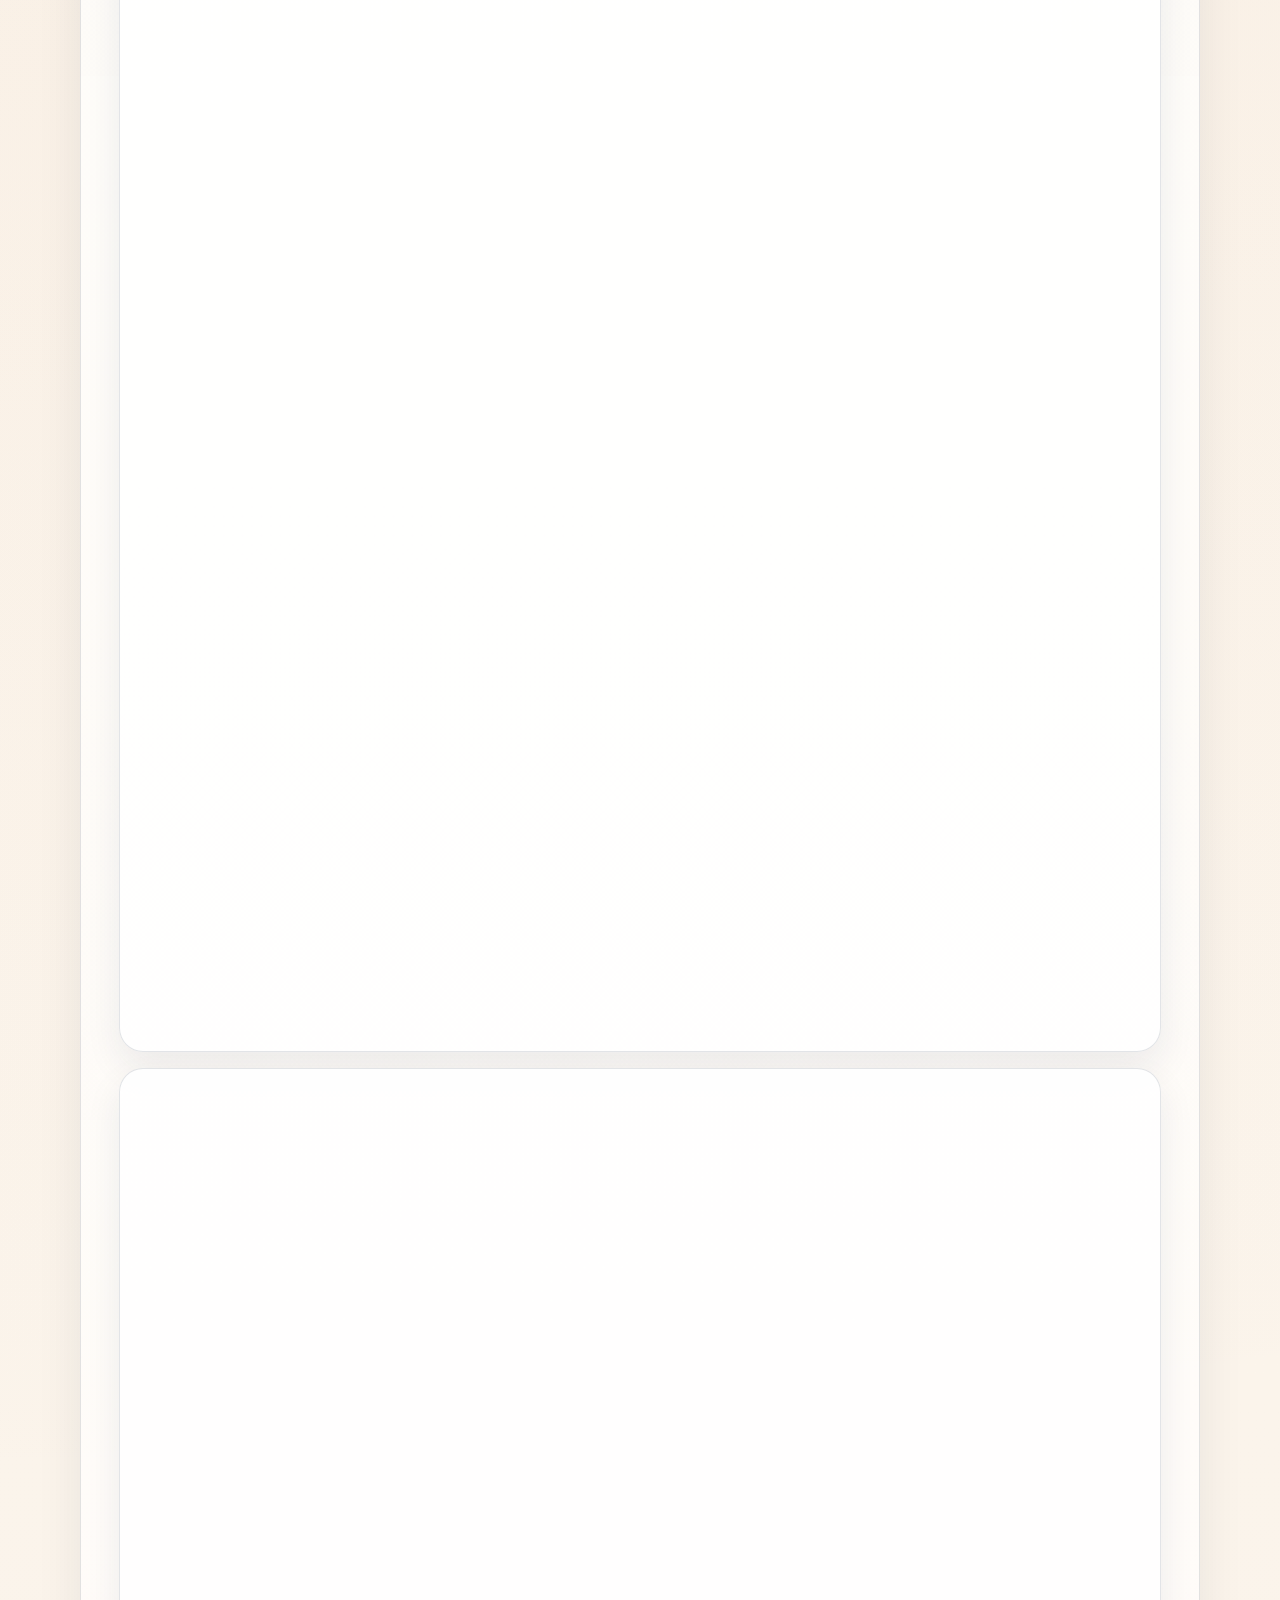
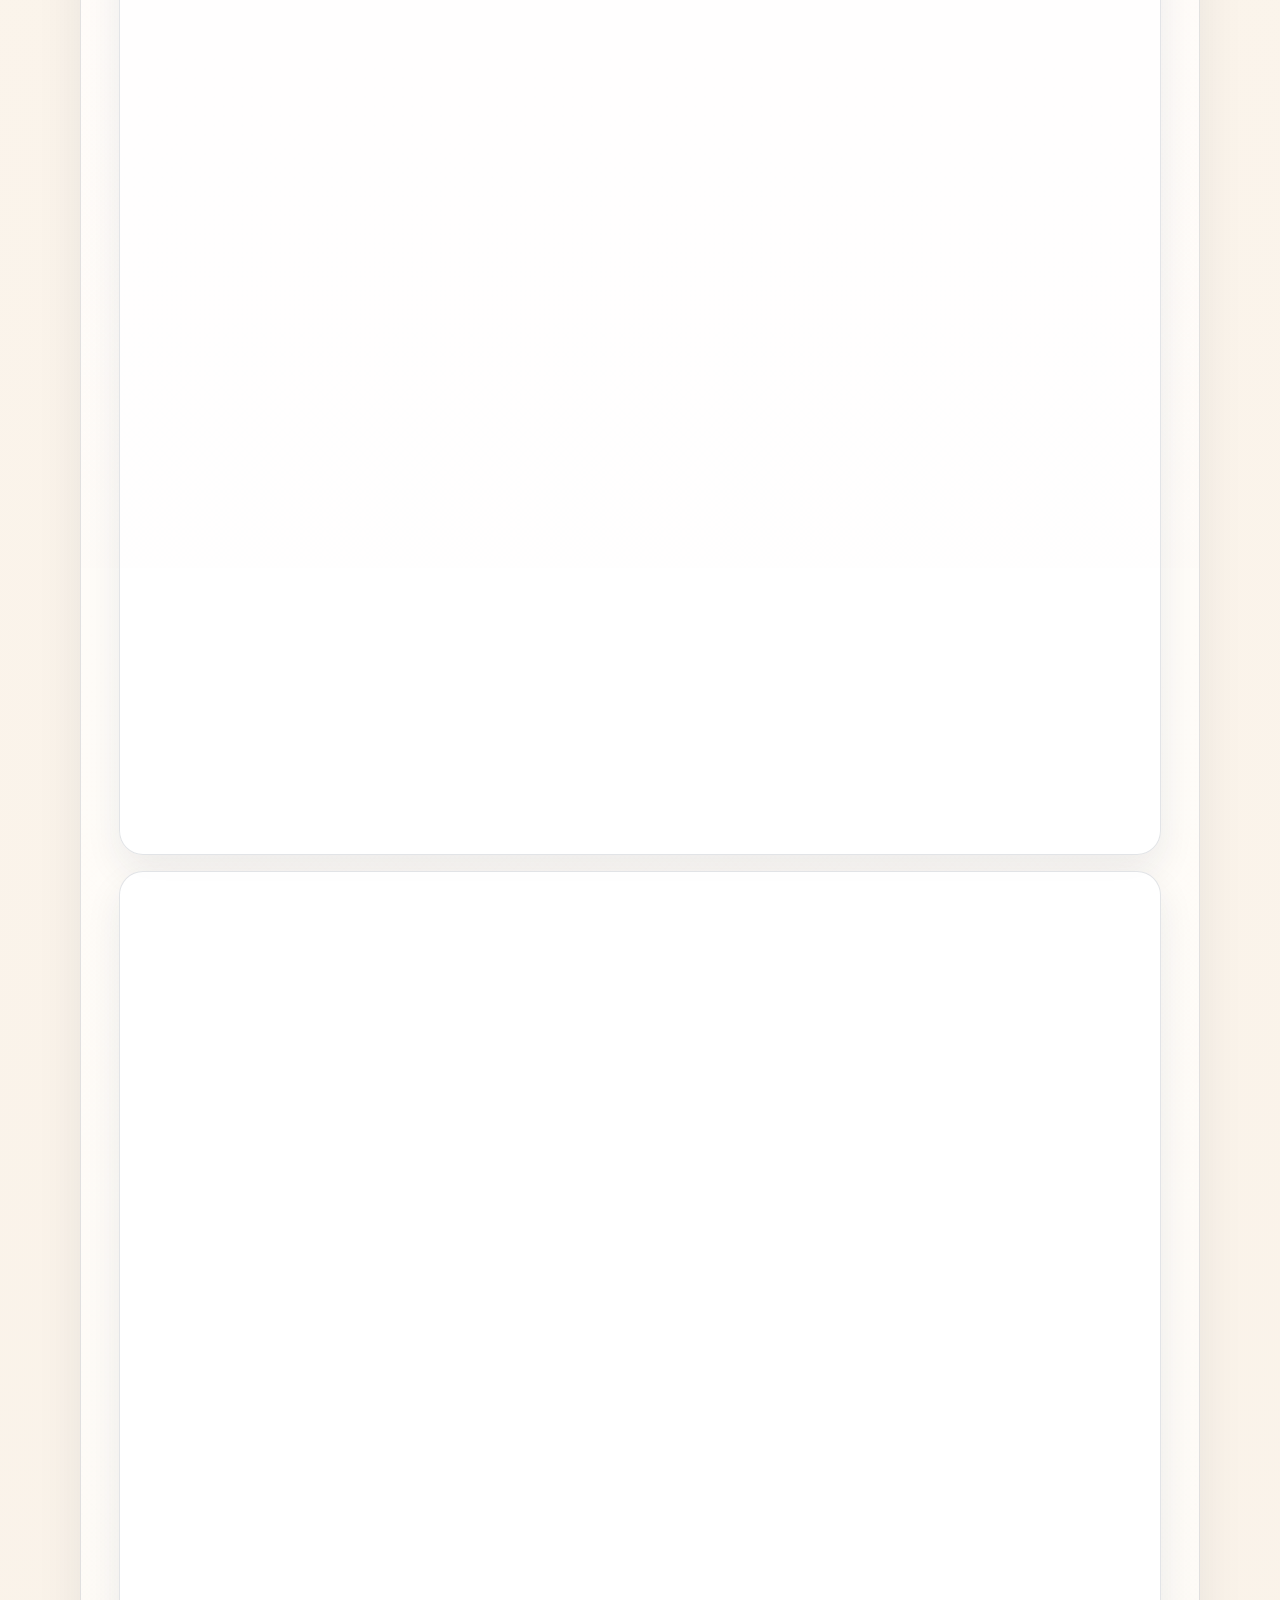
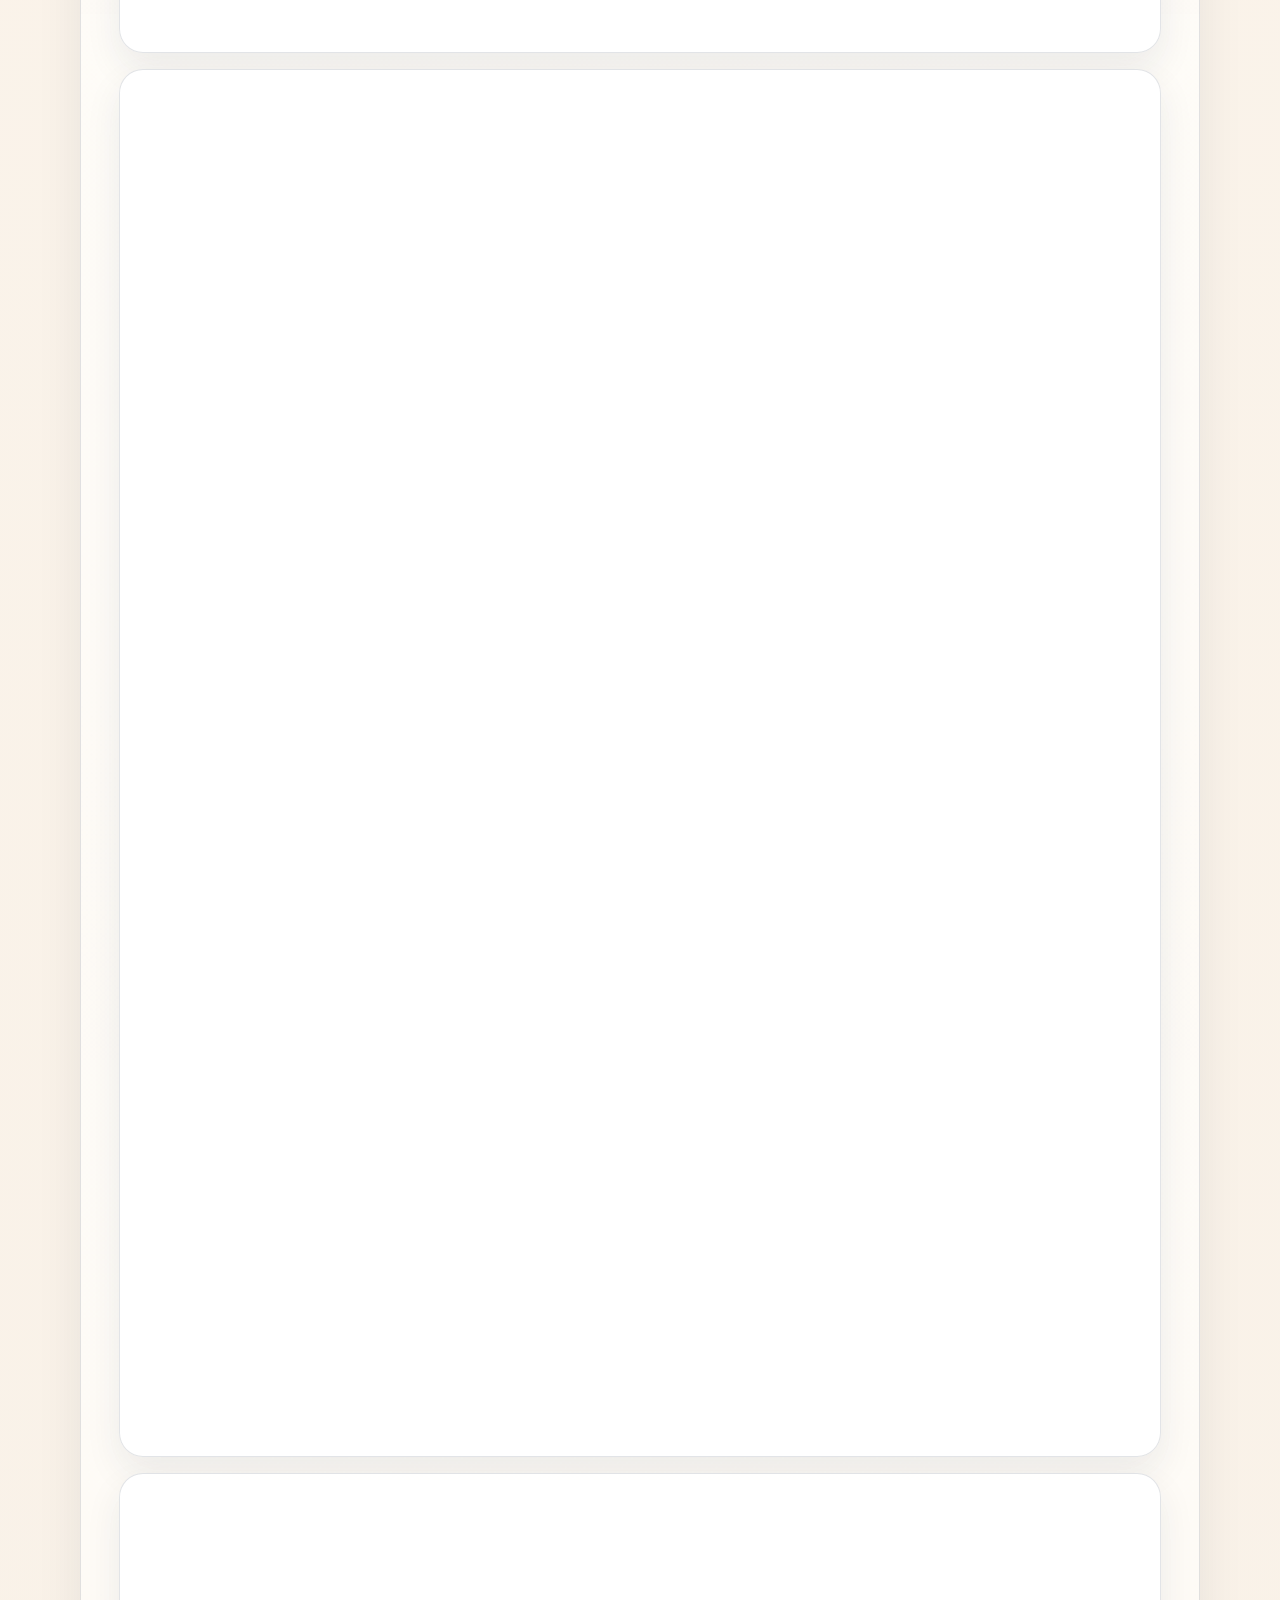
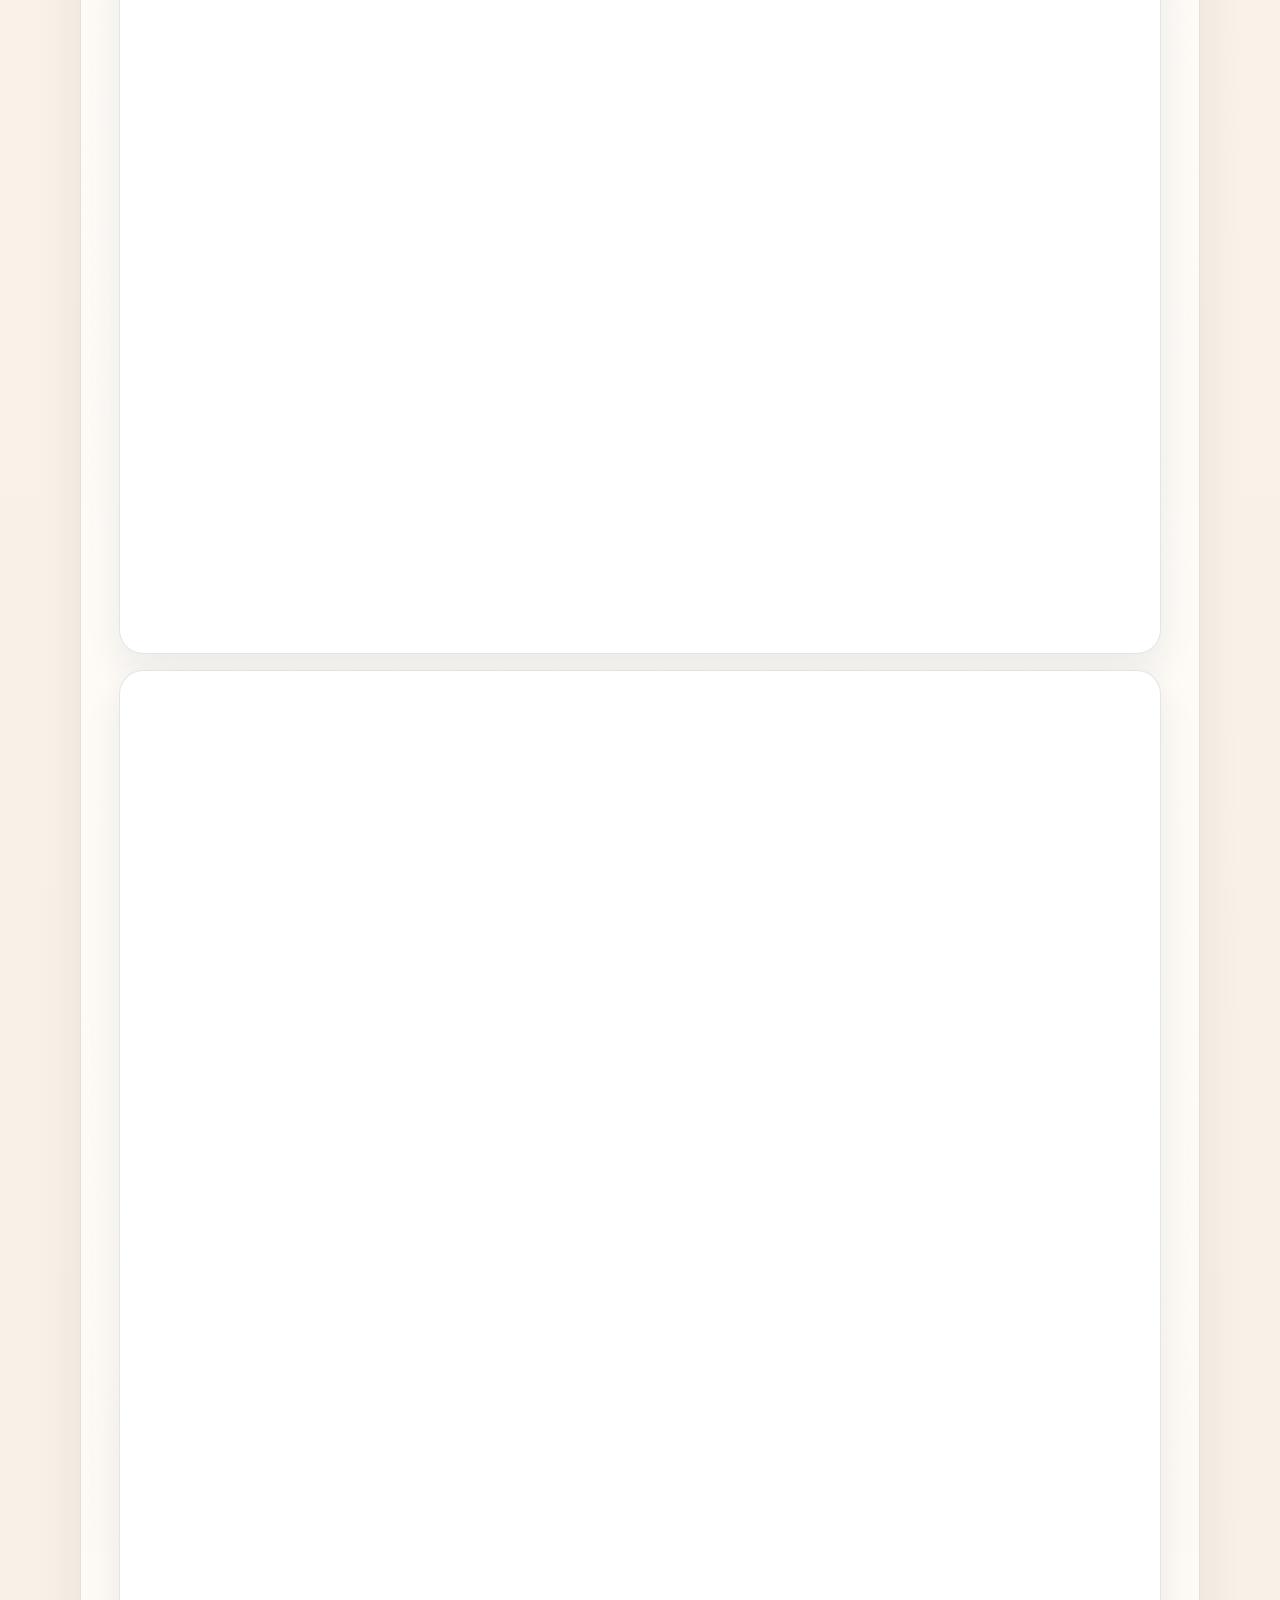
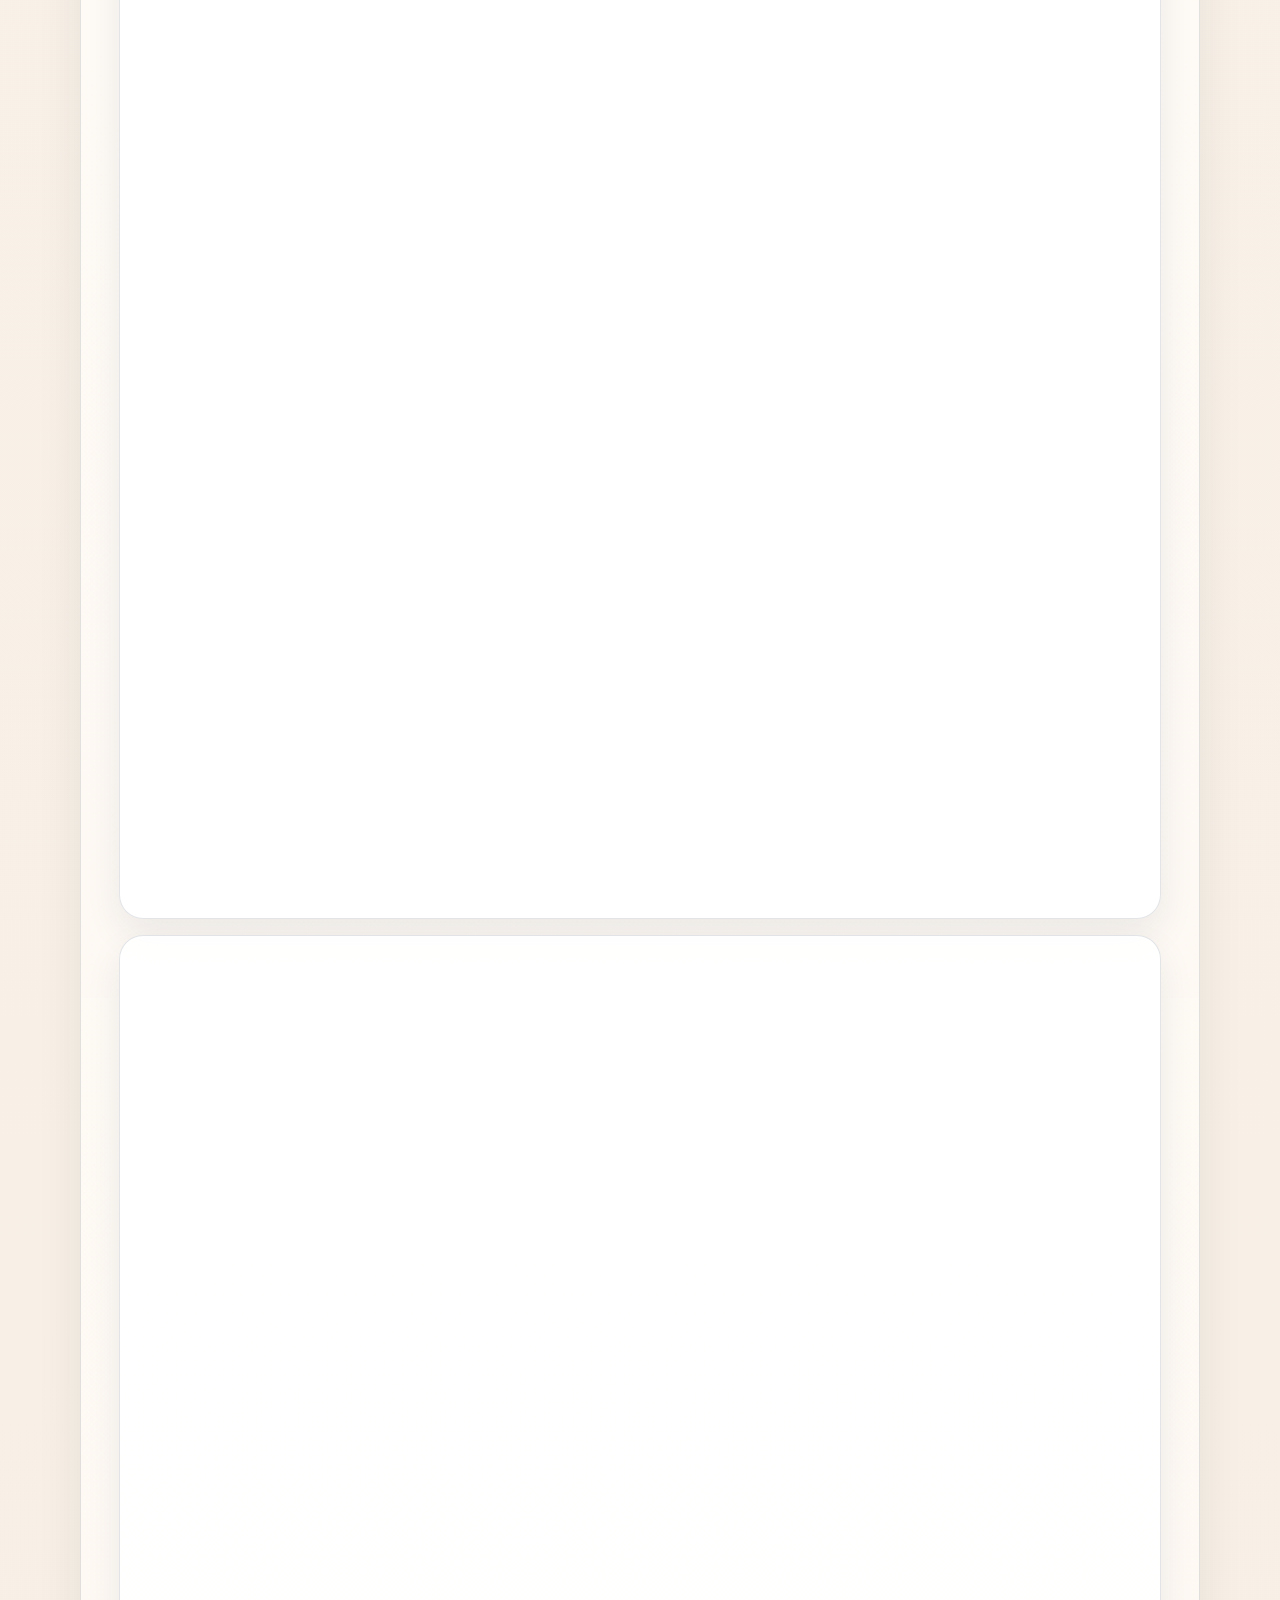
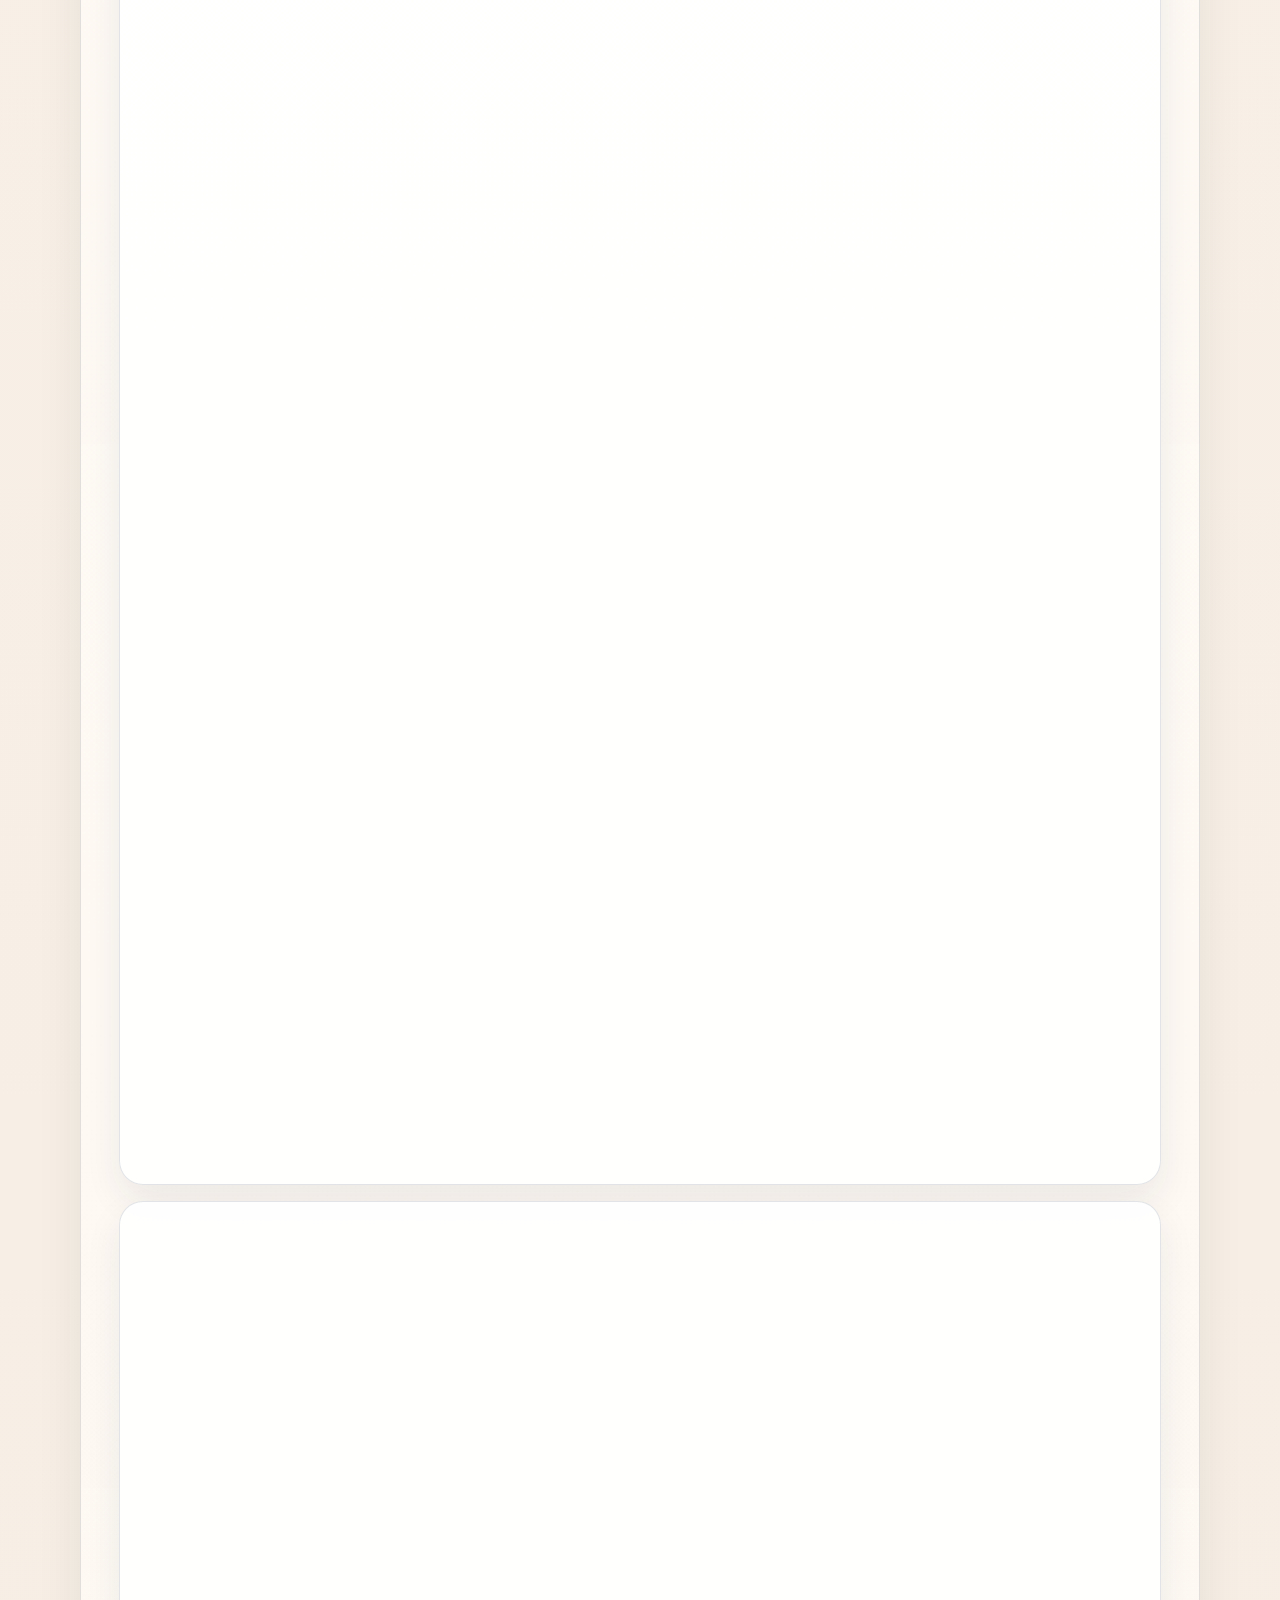
==== commit 7c69c870: "Normalize logo and language switcher URLs" ====
--- a/en/index.html
+++ b/en/index.html
@@ -26,7 +26,7 @@
   <link rel="preconnect" href="https://fonts.gstatic.com" crossorigin>
   <link href="https://fonts.googleapis.com/css2?family=Noto+Sans+JP:wght@400;500;700;800&family=Noto+Sans+KR:wght@400;500;700;800&family=Noto+Sans+SC:wght@400;500;700;800&family=Poppins:wght@400;500;600;700;800&display=swap" rel="stylesheet">
   <link rel="stylesheet" href="https://cdnjs.cloudflare.com/ajax/libs/font-awesome/6.5.2/css/all.min.css">
-  <link rel="icon" href="../assets/images/logo.webp" type="image/webp">
+  <link rel="icon" href="https://www.giacongx.com/assets/images/logo.webp" type="image/webp">
   <link rel="stylesheet" href="../assets/css/site.css">
   <script type="application/ld+json">
     {
@@ -41,7 +41,7 @@
         "../assets/images/sewing-line-closeup.webp",
         "../assets/images/leather-cover-brown.webp"
       ],
-      "logo": "../assets/images/logo.webp",
+      "logo": "https://www.giacongx.com/assets/images/logo.webp",
       "hasMap": "https://maps.app.goo.gl/C5cqm9W752a1mhqNA",
       "areaServed": [
         "Ho Chi Minh City",
@@ -100,11 +100,11 @@
               <i class="fa-solid fa-chevron-down language-chevron" aria-hidden="true"></i>
             </summary>
             <div class="language-panel">
-              <a class="lang-link" href="../index.html">Tiếng Việt</a>
-              <a class="lang-link is-active" href="index.html" aria-current="page">English</a>
-              <a class="lang-link" href="../zh/index.html">中文</a>
-              <a class="lang-link" href="../ja/index.html">日本語</a>
-              <a class="lang-link" href="../ko/index.html">한국어</a>
+              <a class="lang-link" href="https://www.giacongx.com/">Tiếng Việt</a>
+              <a class="lang-link is-active" href="https://www.giacongx.com/en/" aria-current="page">English</a>
+              <a class="lang-link" href="https://www.giacongx.com/zh/">中文</a>
+              <a class="lang-link" href="https://www.giacongx.com/ja/">日本語</a>
+              <a class="lang-link" href="https://www.giacongx.com/ko/">한국어</a>
             </div>
           </details>
         </div>
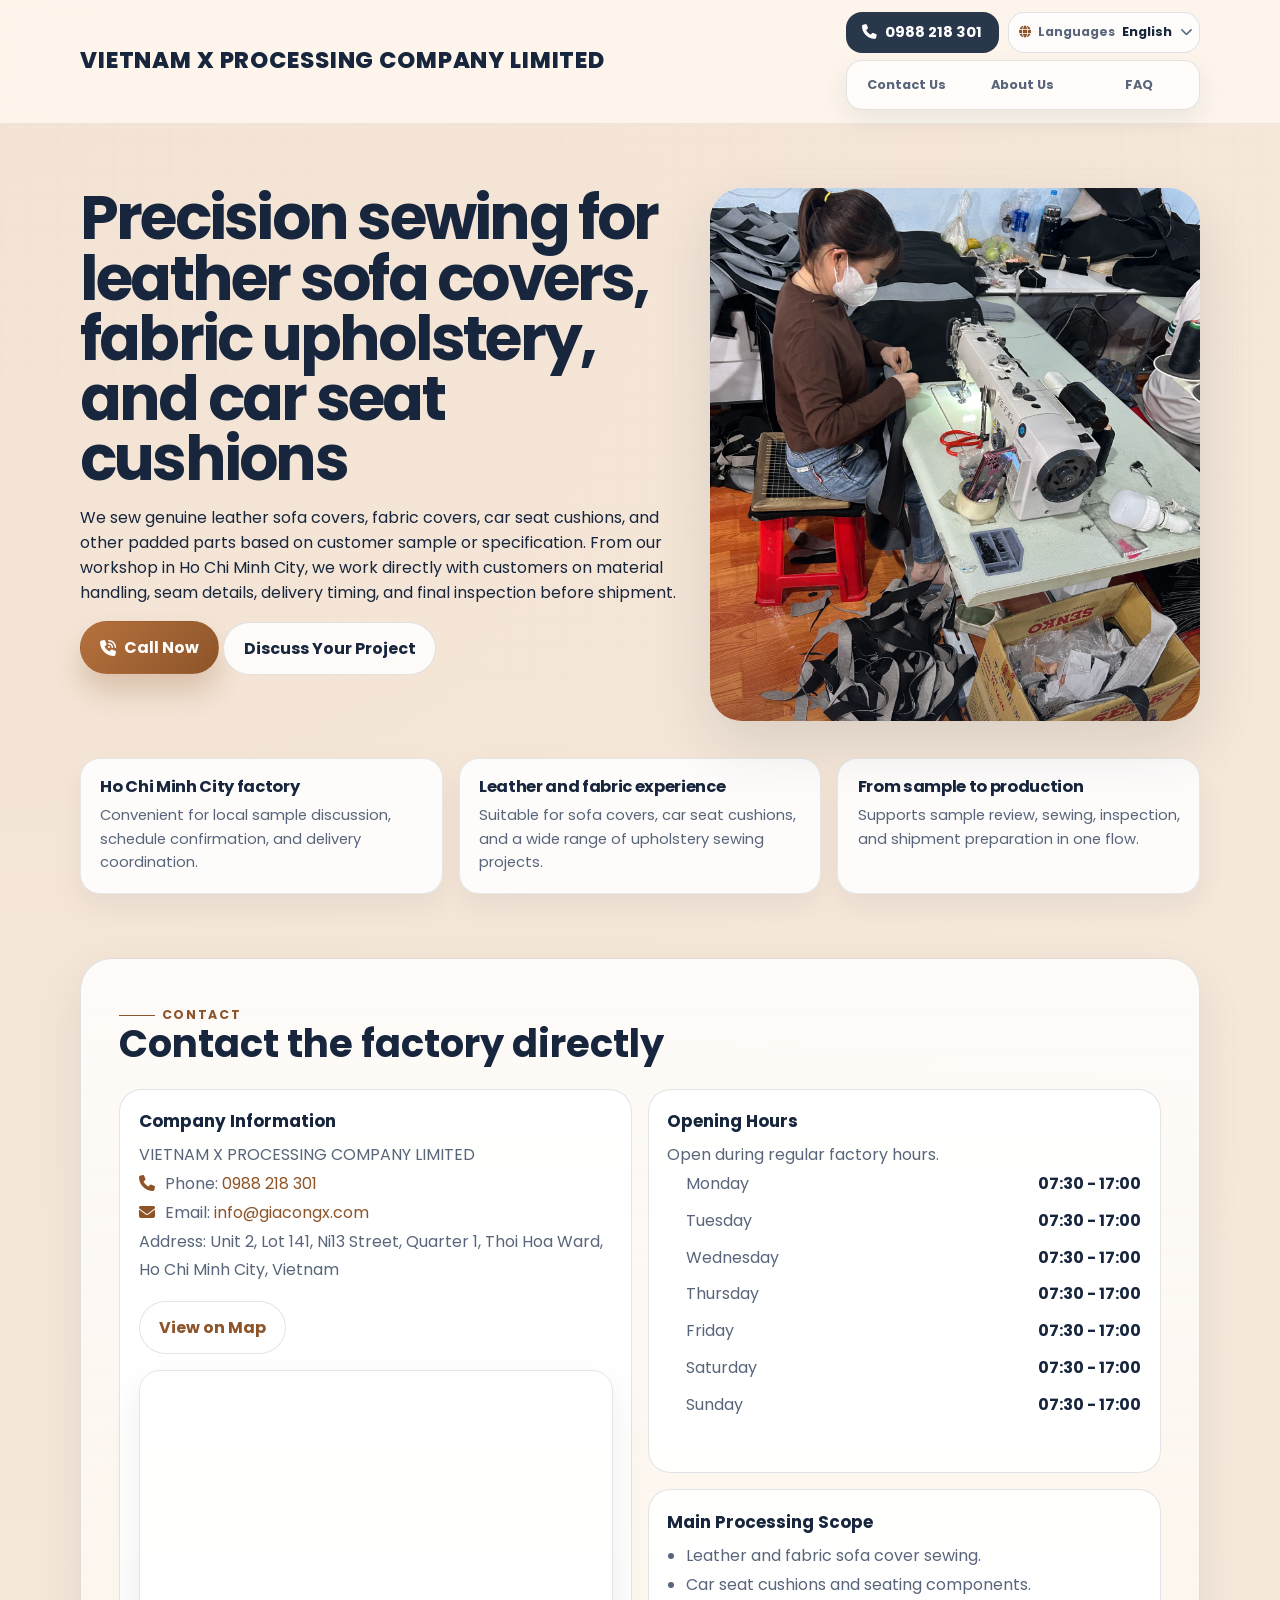
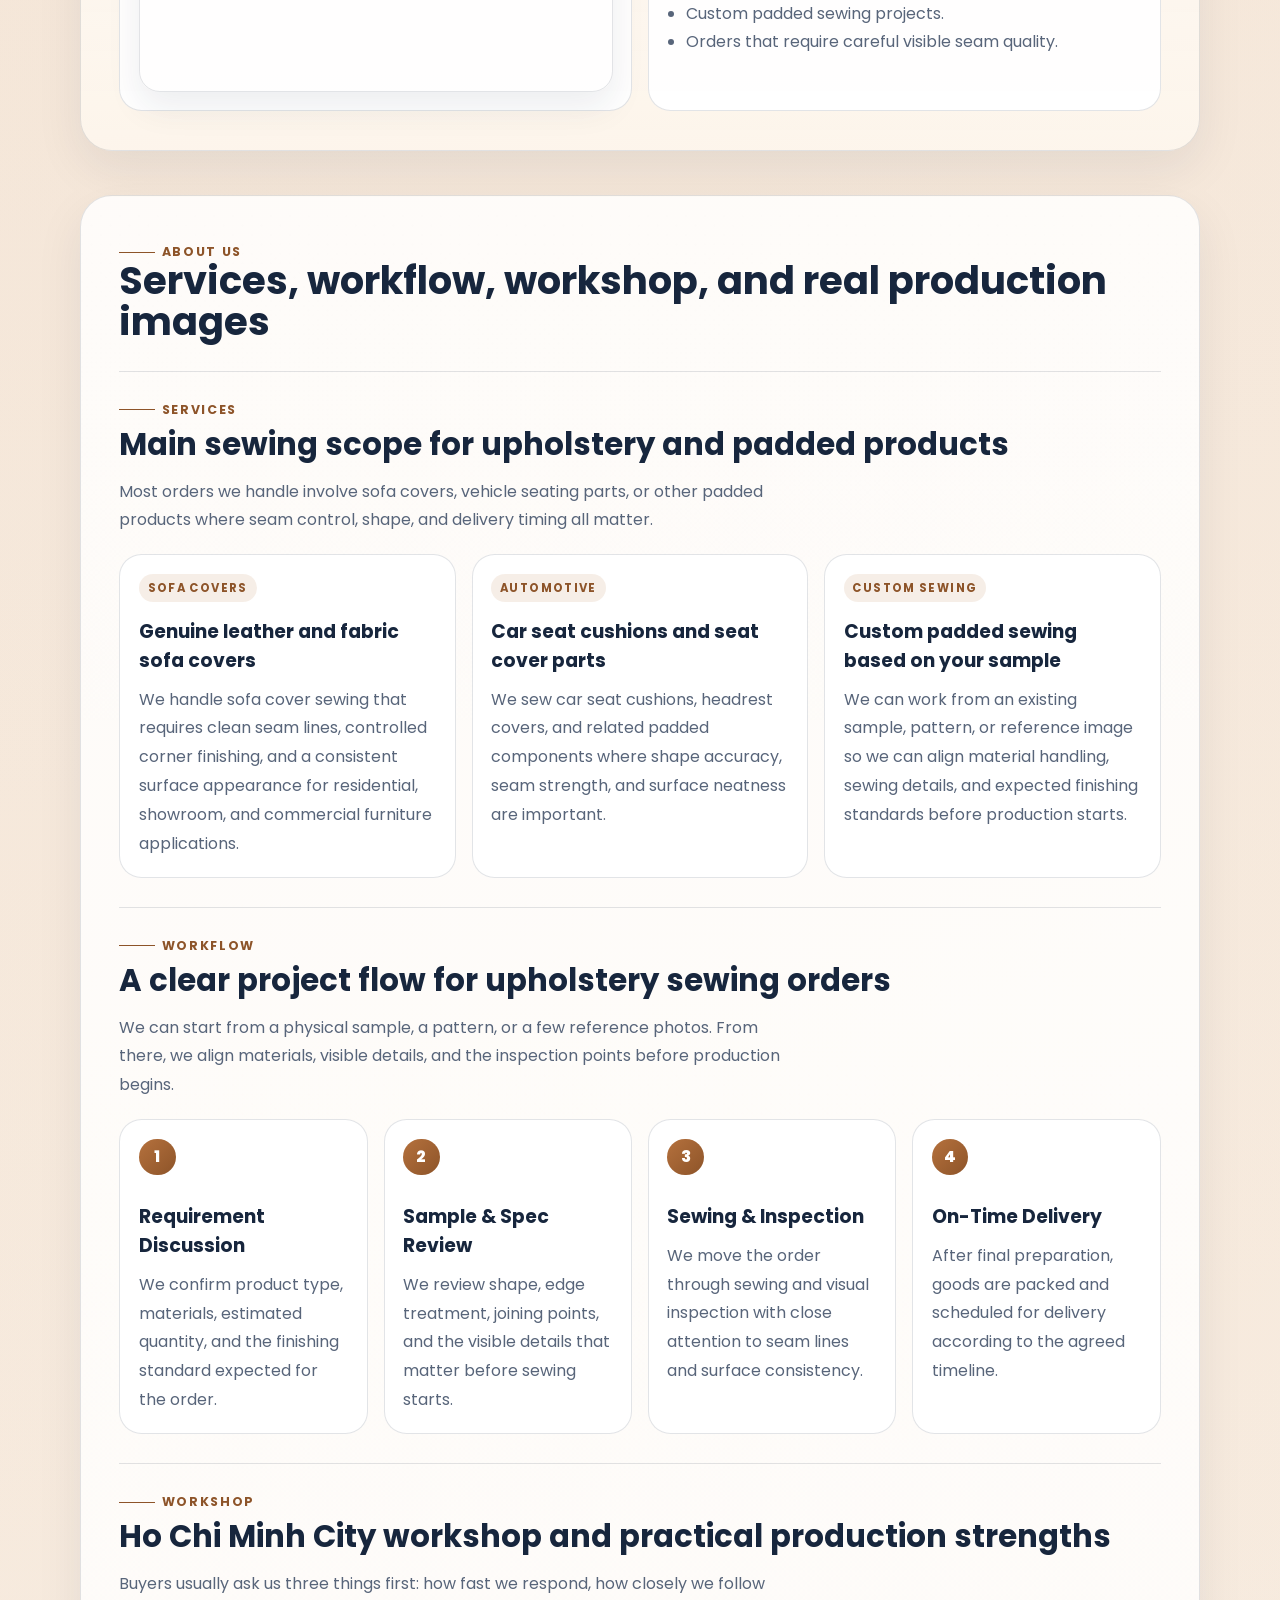
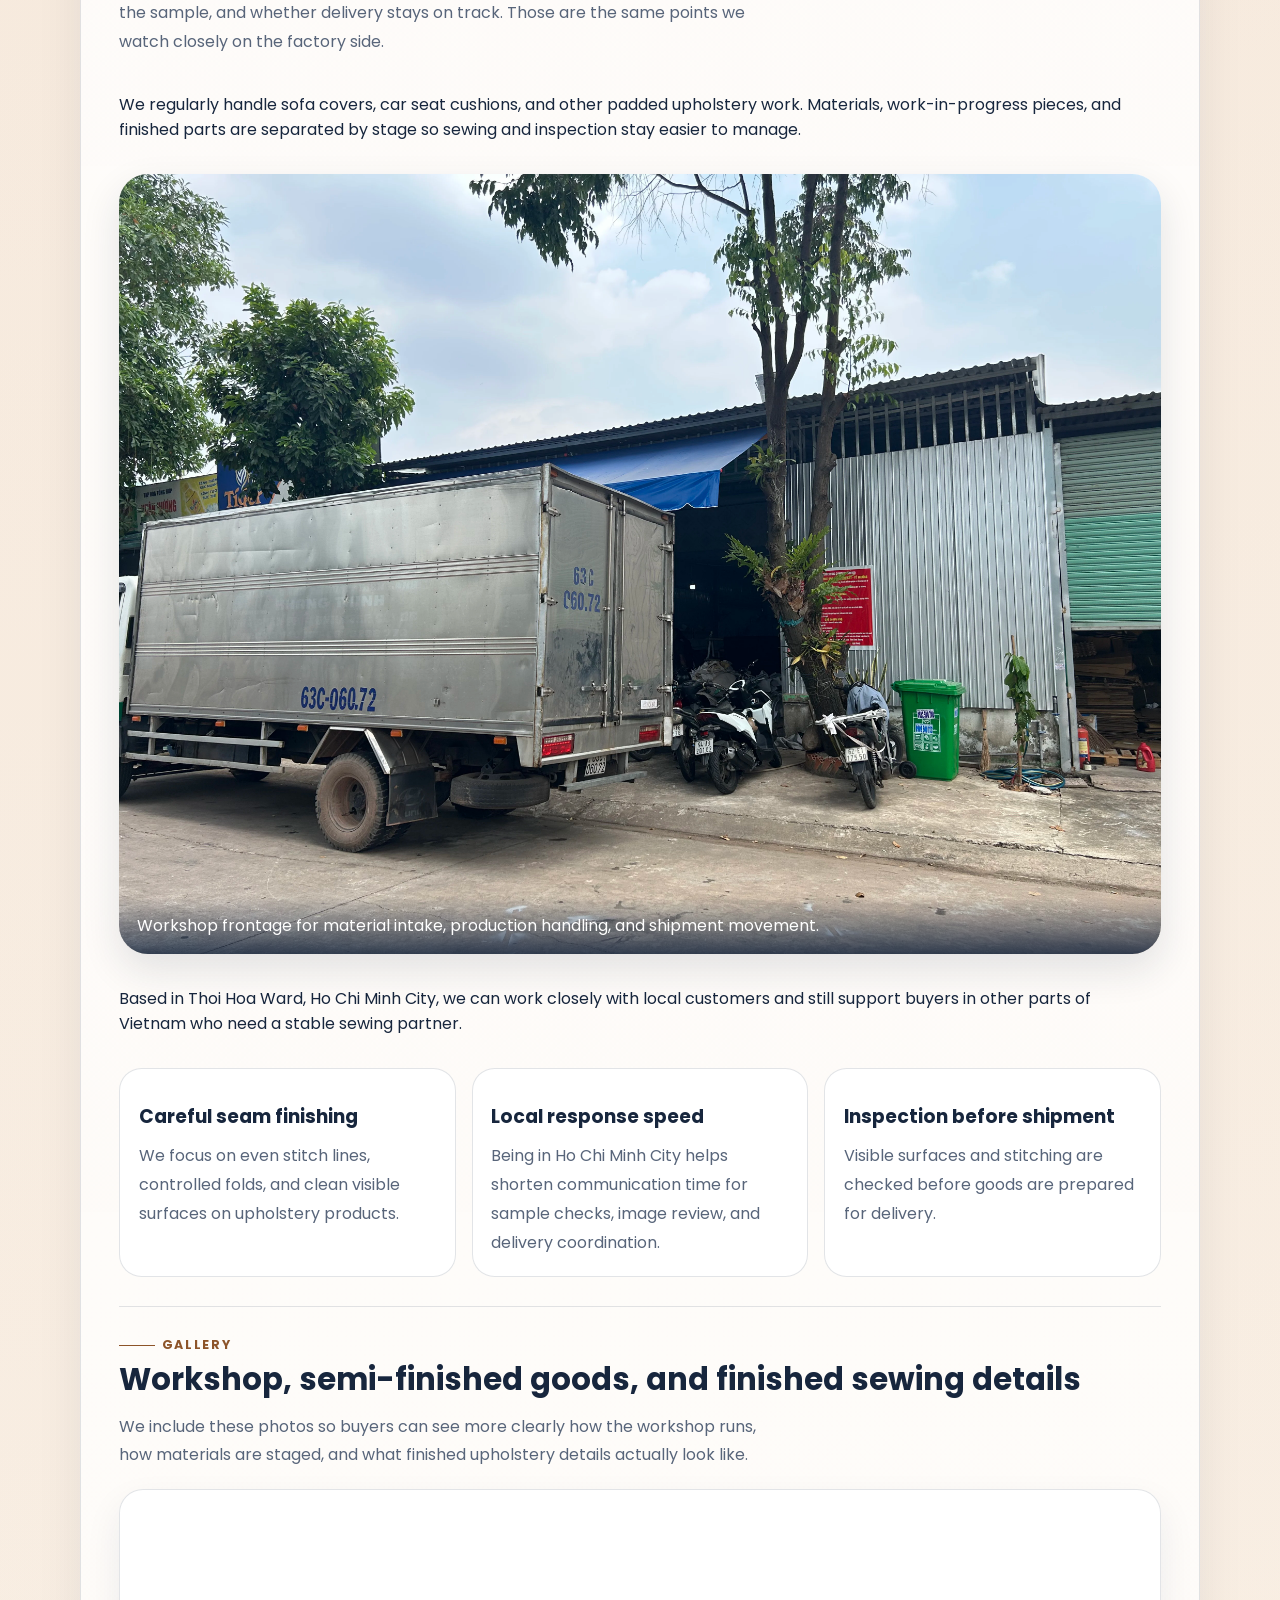
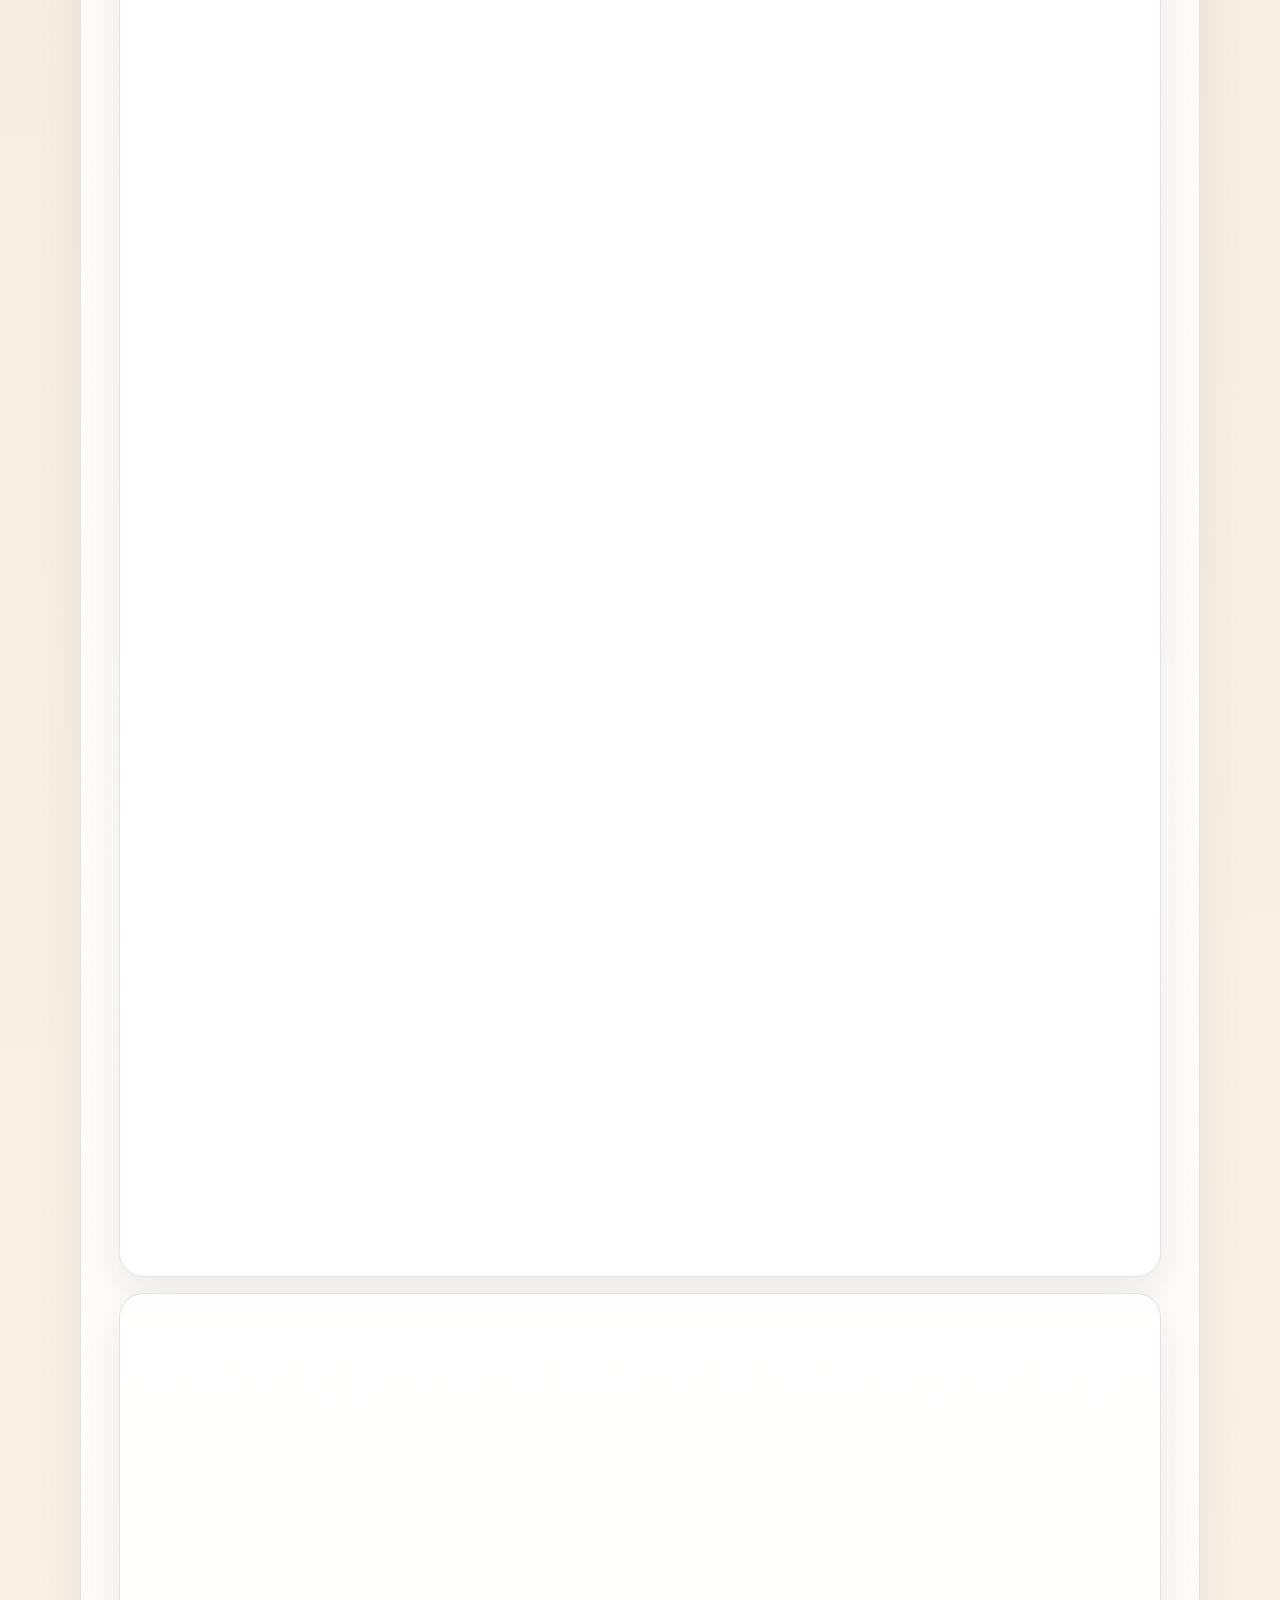
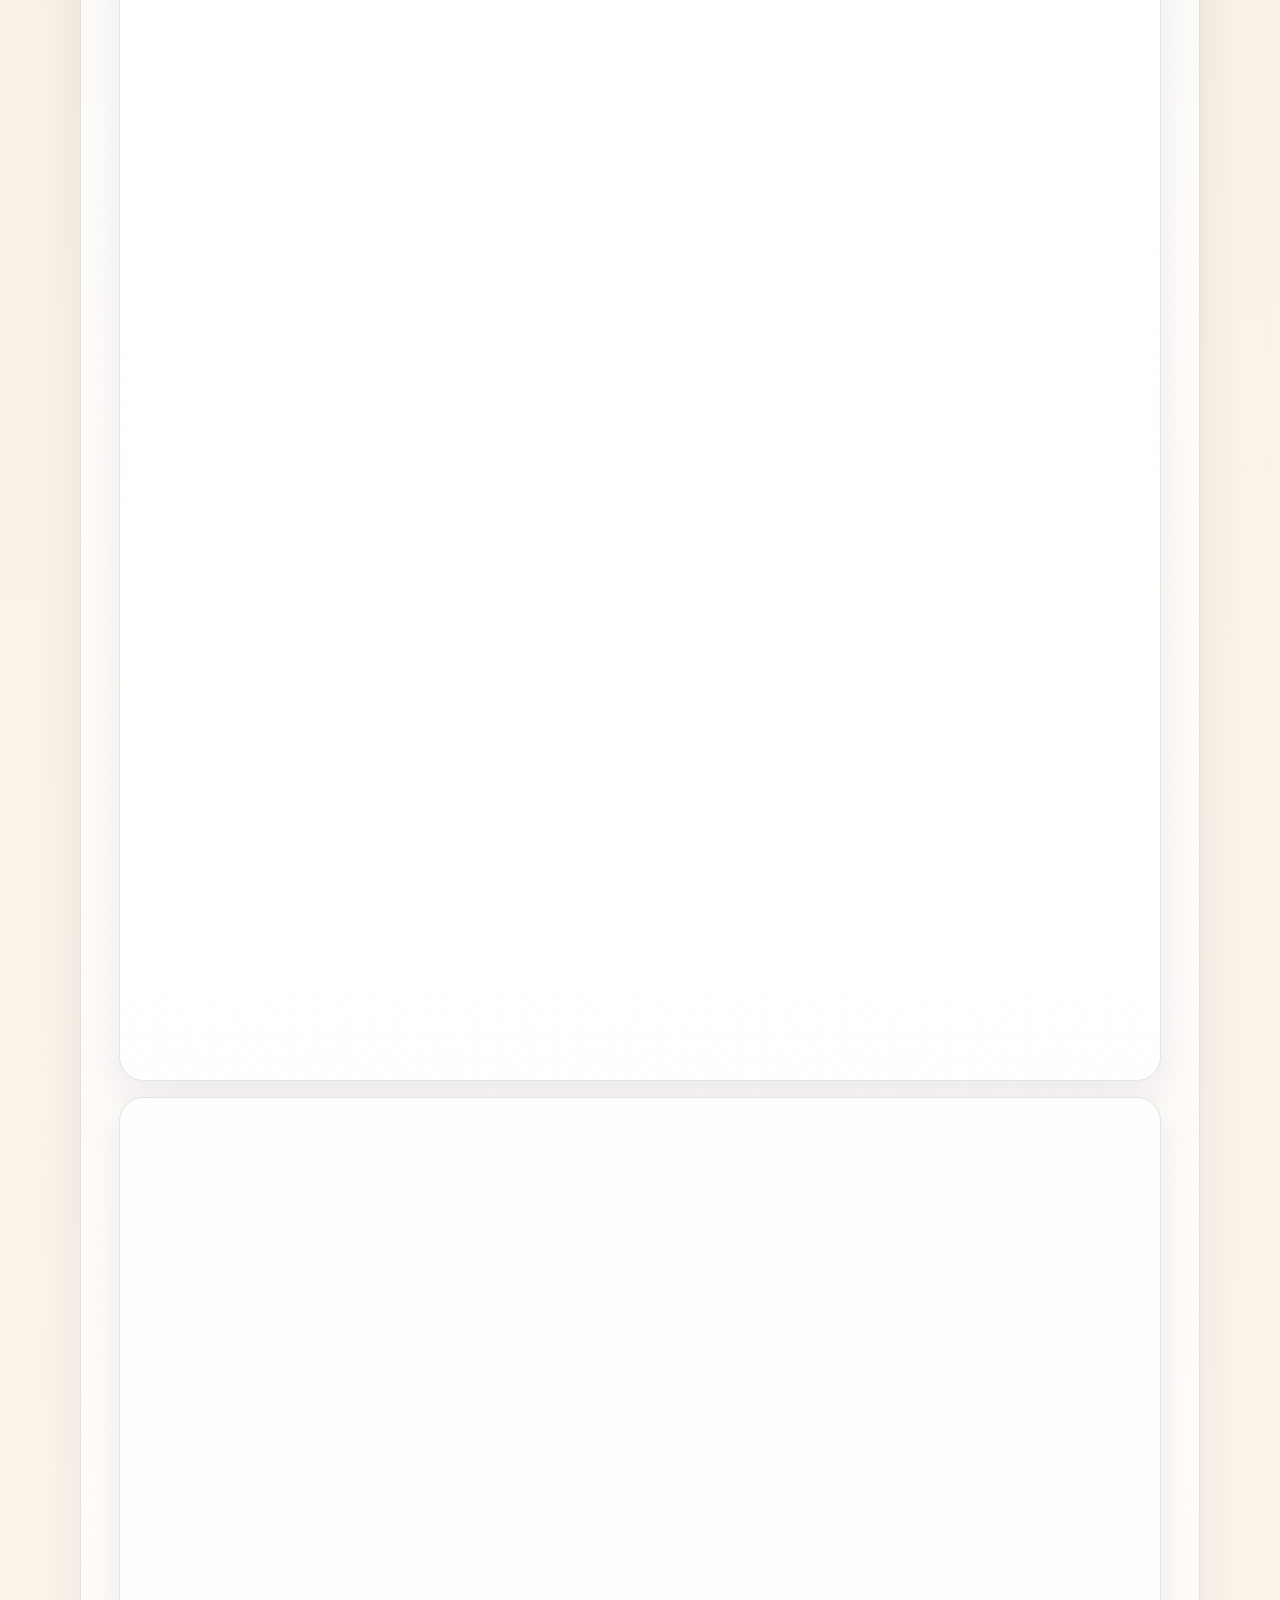
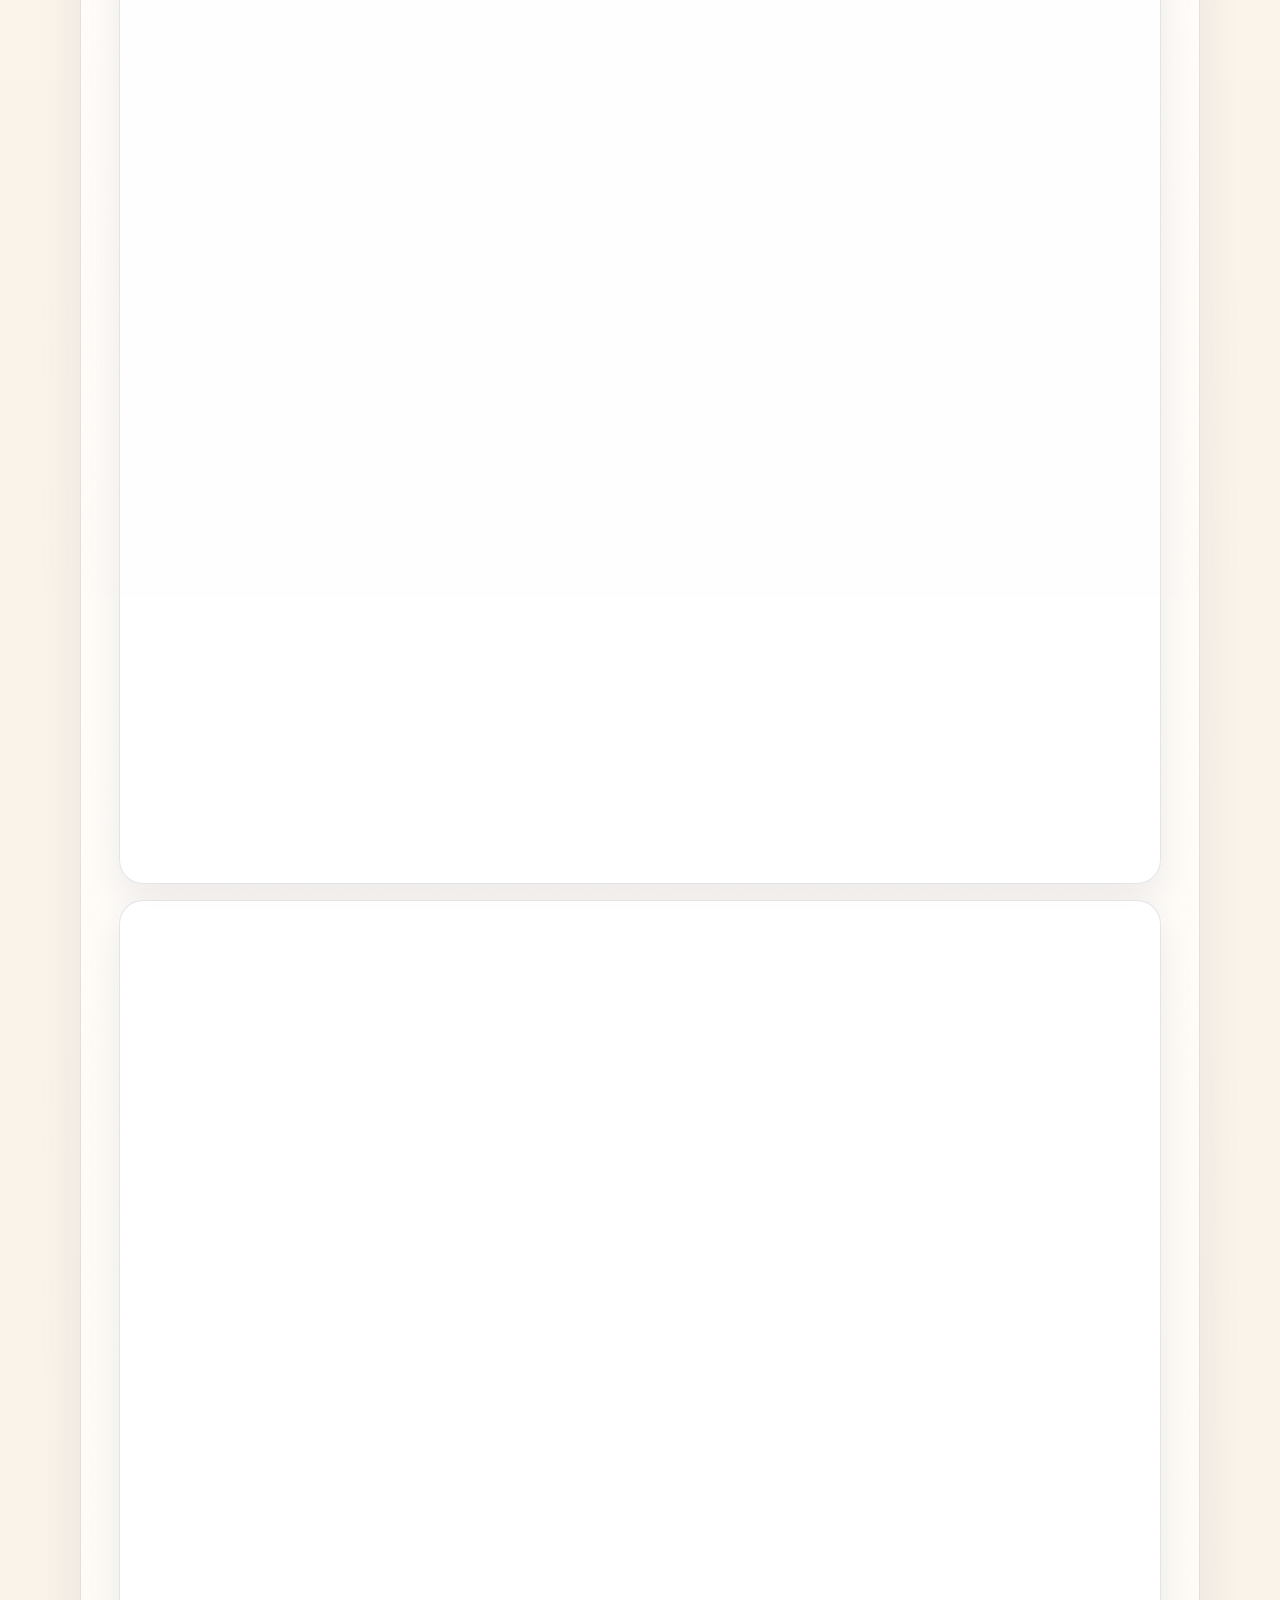
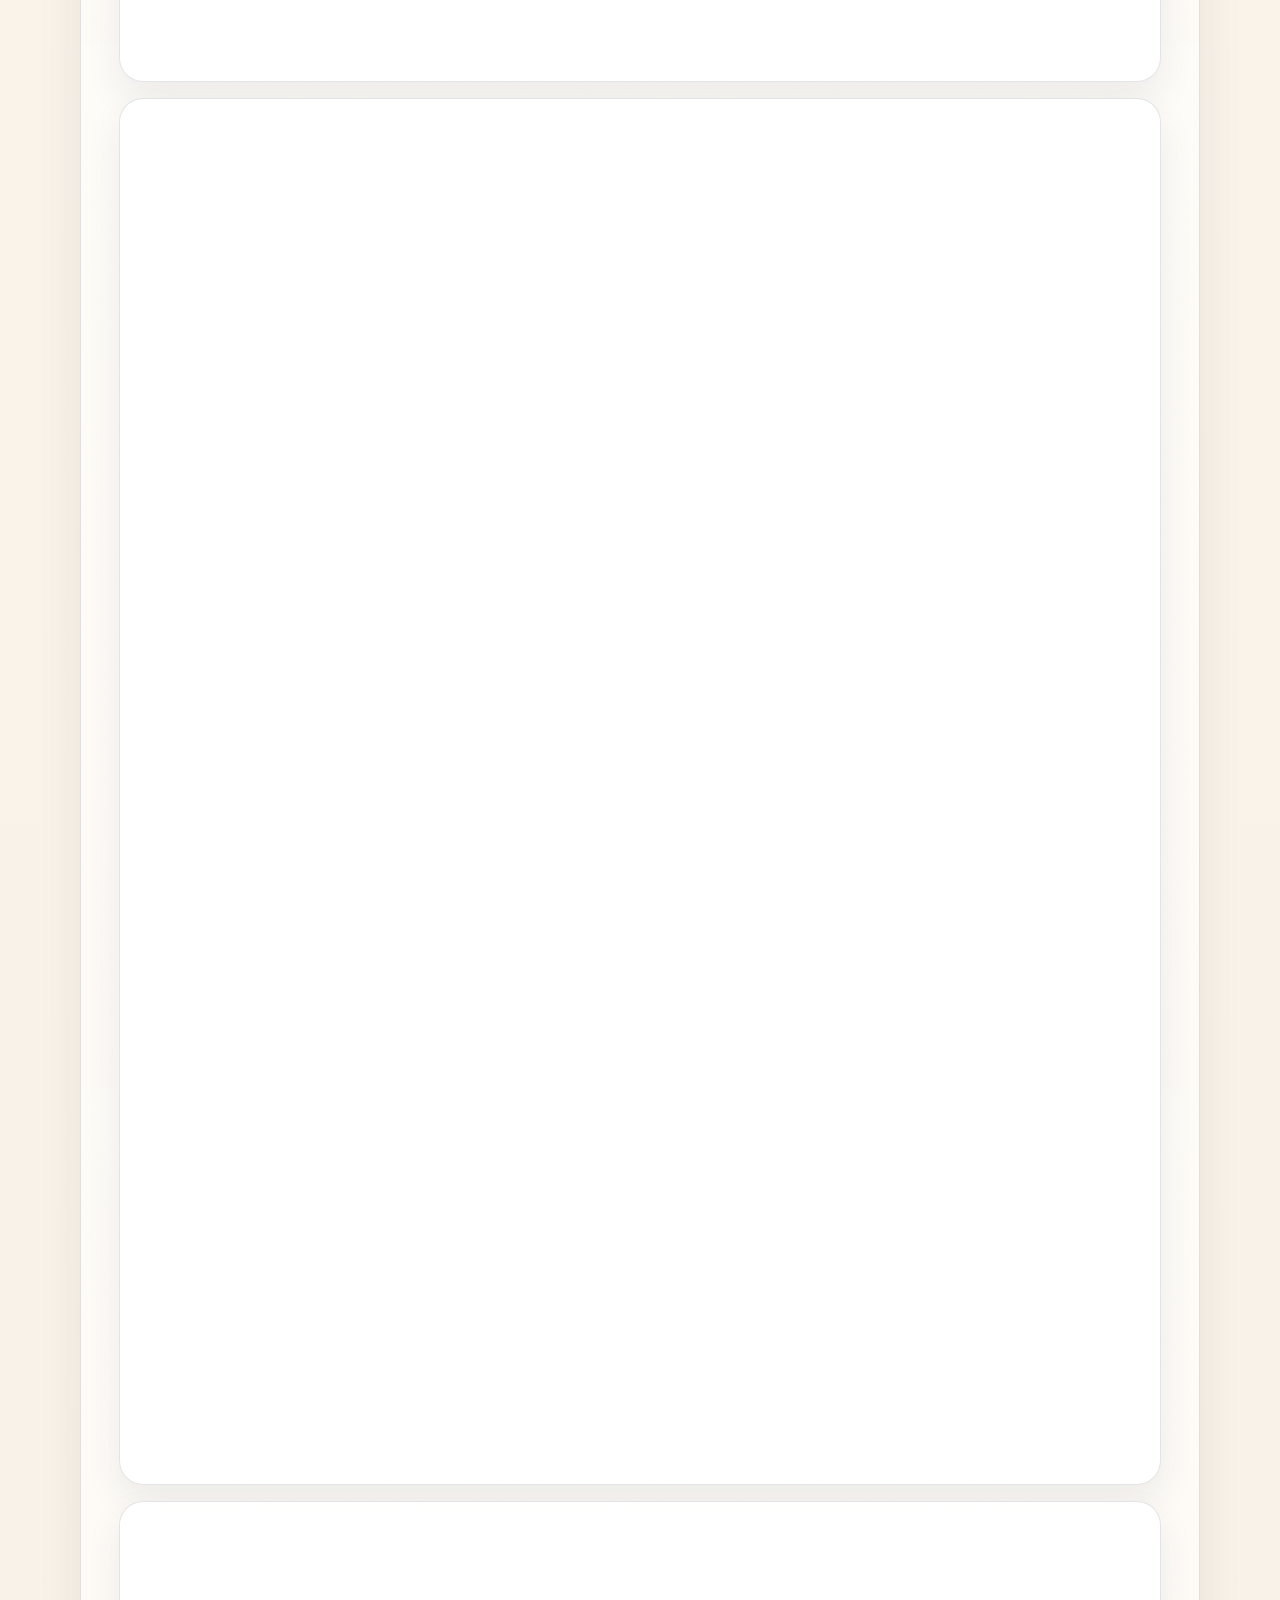
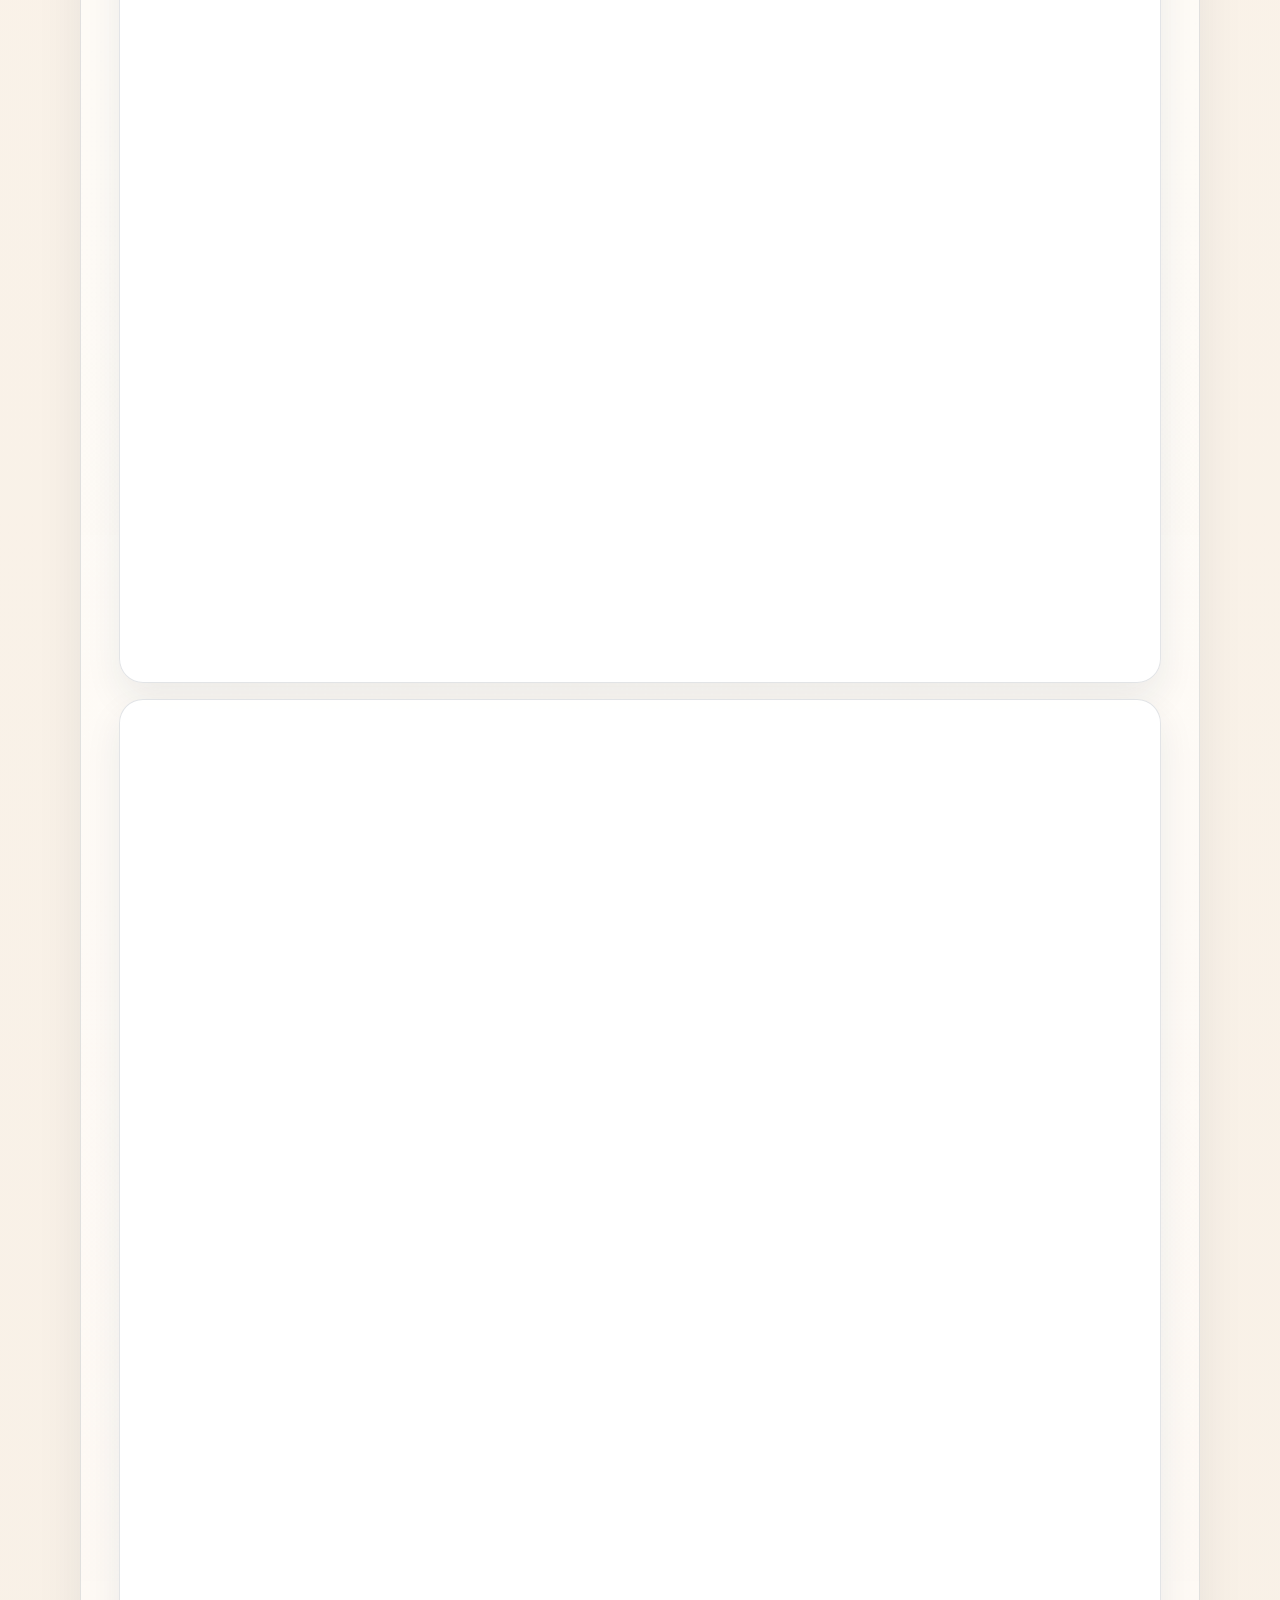
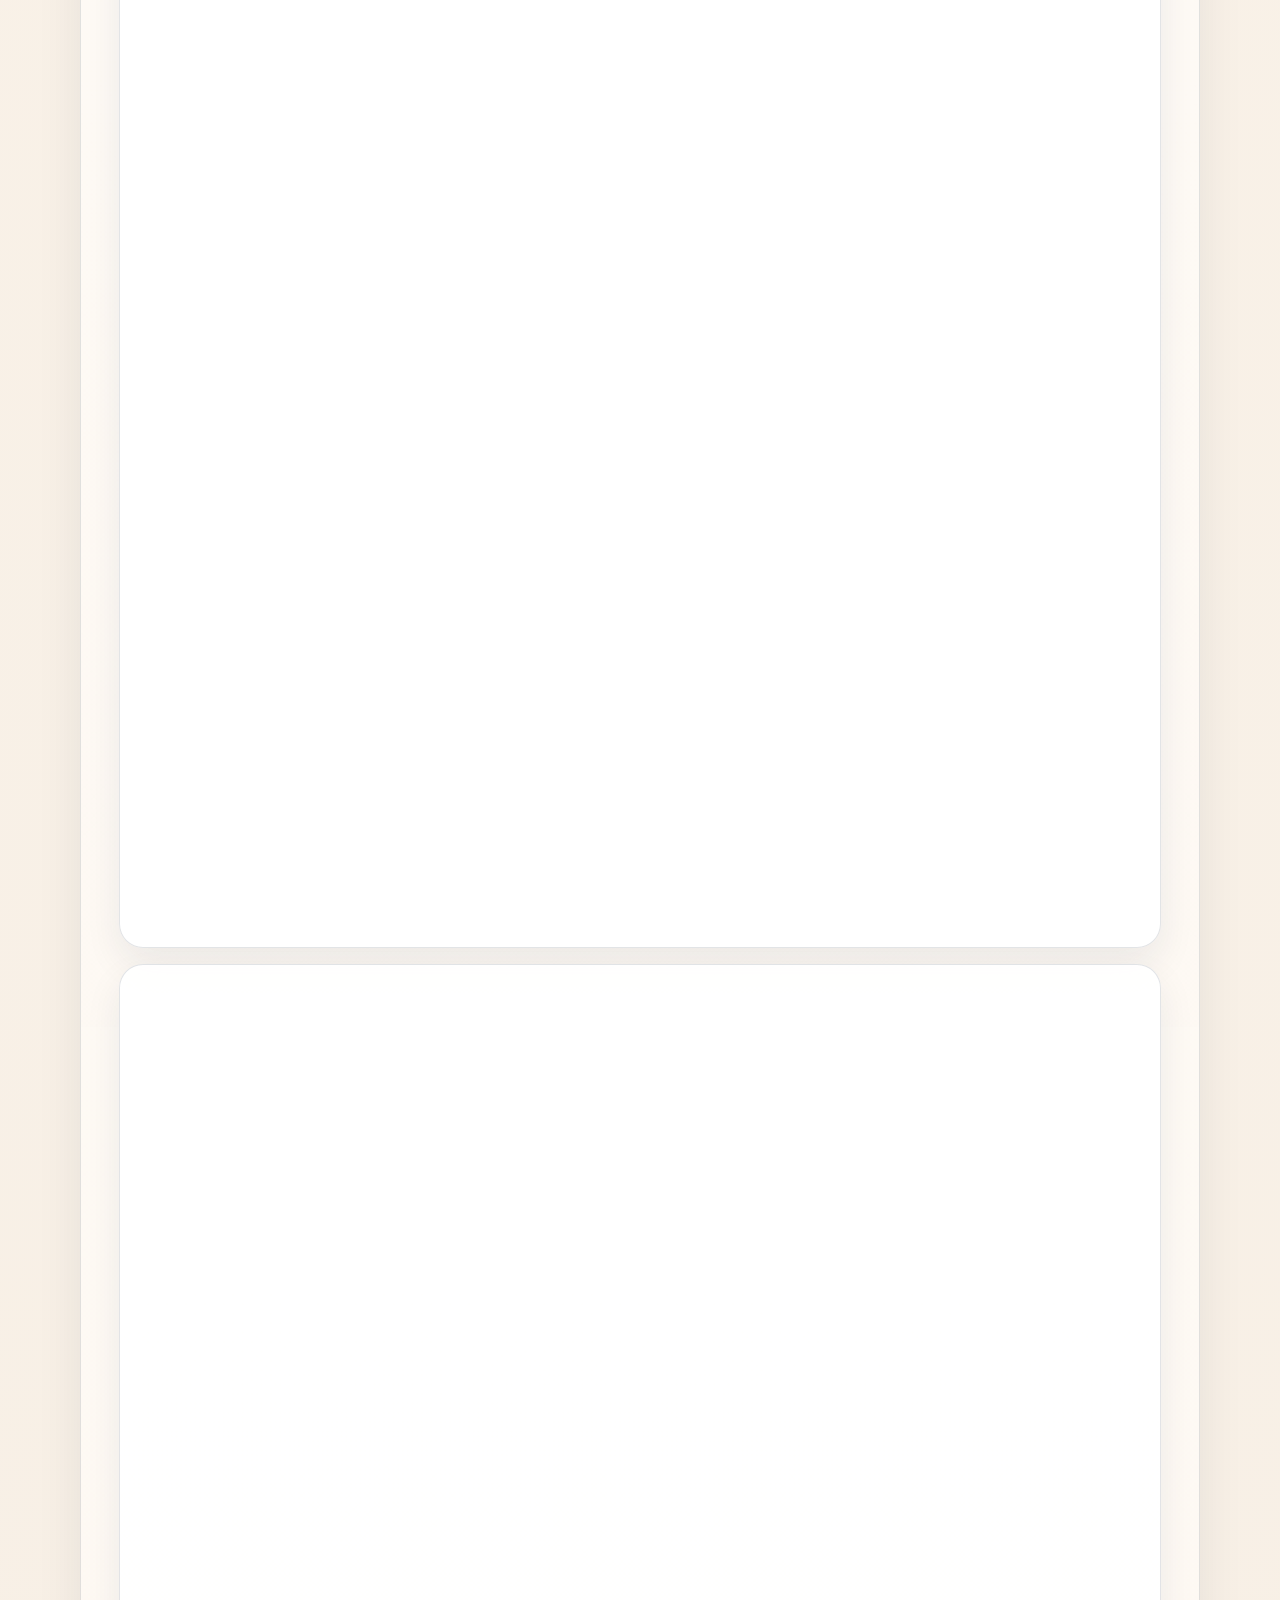
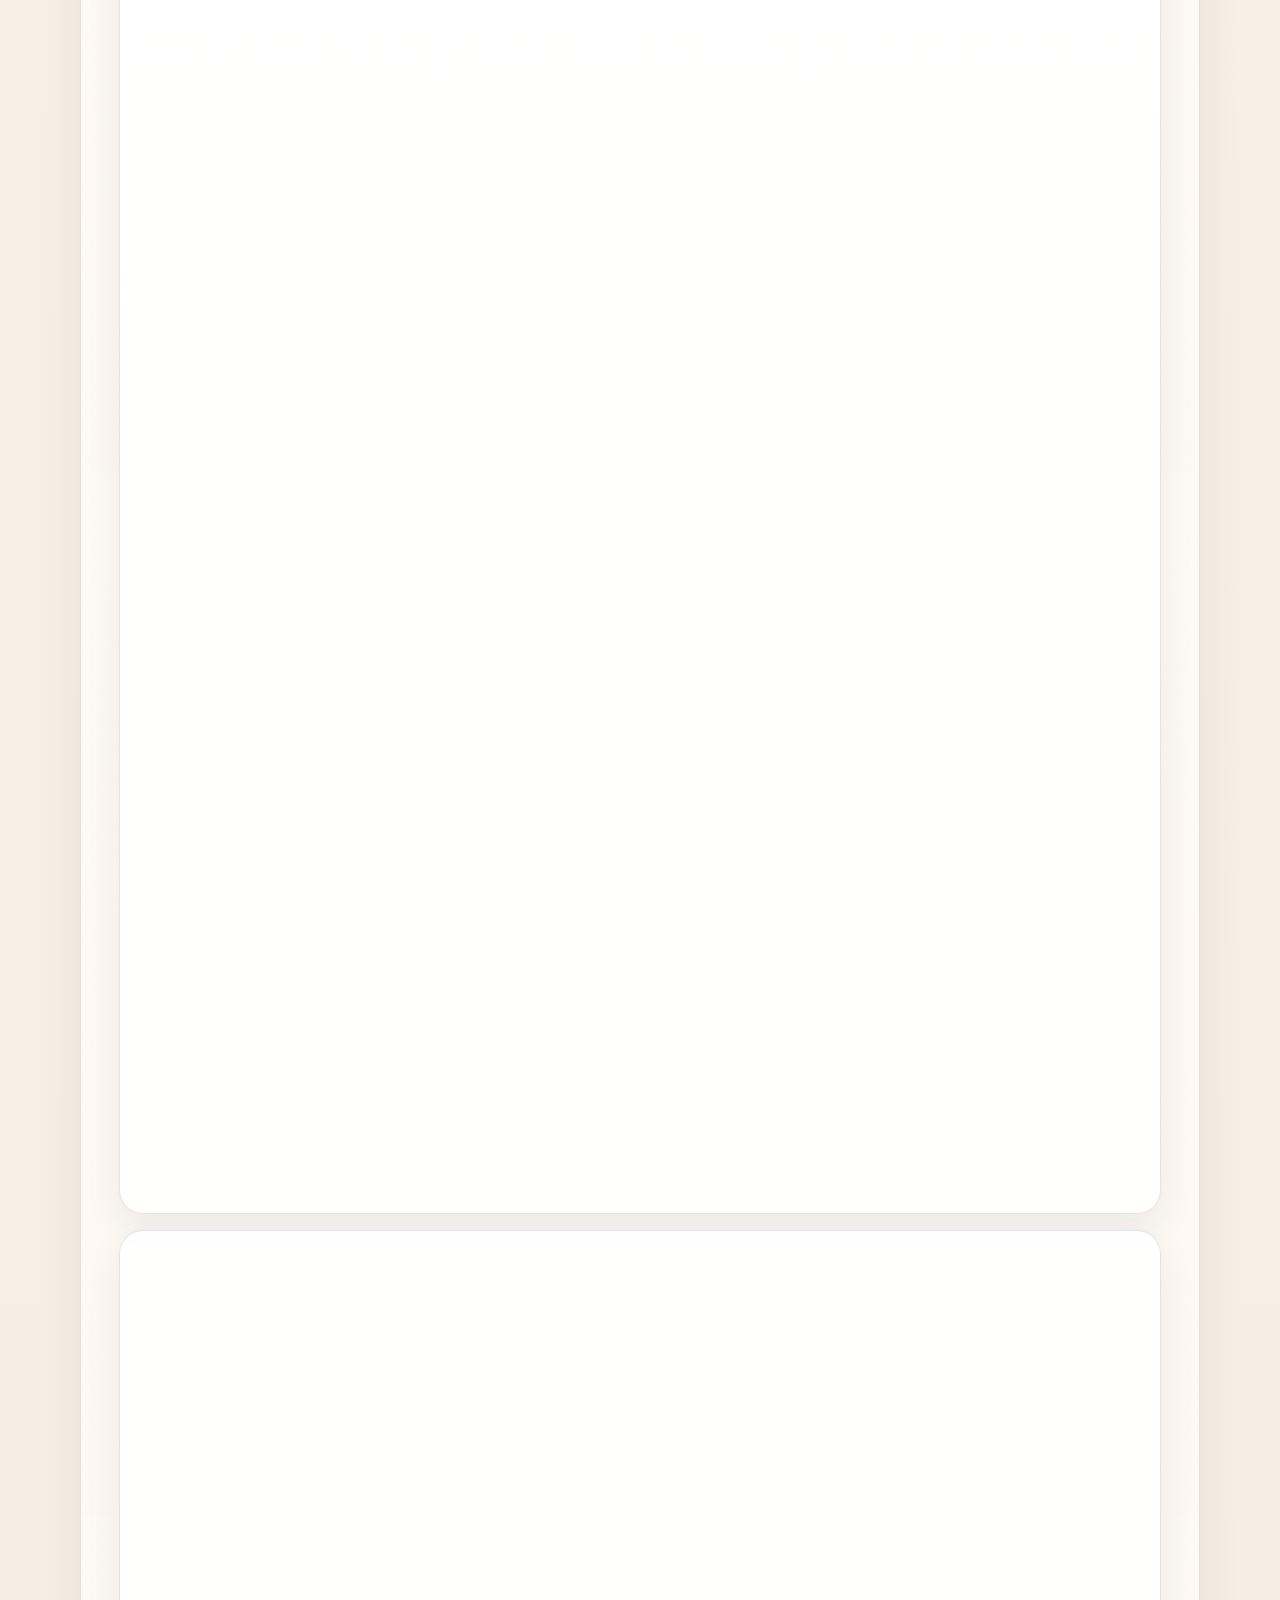
==== commit 3d1f4518: "Add contact email to company information" ====
--- a/en/index.html
+++ b/en/index.html
@@ -36,6 +36,7 @@
       "alternateName": "CÔNG TY TNHH GIA CÔNG X VIỆT NAM",
       "description": "Sewing and upholstery processing factory in Ho Chi Minh City, Vietnam for genuine leather sofa covers, fabric sofa covers, car seat cushions, and custom padded sewing products.",
       "telephone": "+84988218301",
+      "email": "info@giacongx.com",
       "image": [
         "../assets/images/factory-front.webp",
         "../assets/images/sewing-line-closeup.webp",
@@ -81,7 +82,7 @@
   <div class="page-shell">
     <header class="site-header">
       <div class="container topbar">
-        <a class="brand" href="index.html" aria-label="Home">
+        <a class="brand" href="https://www.giacongx.com/en/" aria-label="Home">
           <span class="brand-copy">
             <strong>VIETNAM X PROCESSING COMPANY LIMITED</strong>
           </span>
@@ -160,6 +161,7 @@
               <strong>Company Information</strong>
               <p>VIETNAM X PROCESSING COMPANY LIMITED</p>
               <p class="contact-line"><i class="fa-solid fa-phone" aria-hidden="true"></i><span>Phone: <a href="tel:+84988218301">0988 218 301</a></span></p>
+              <p class="contact-line"><i class="fa-solid fa-envelope" aria-hidden="true"></i><span>Email: <a href="mailto:info@giacongx.com">info@giacongx.com</a></span></p>
               <p>Address: Unit 2, Lot 141, Ni13 Street, Quarter 1, Thoi Hoa Ward, Ho Chi Minh City, Vietnam</p>
               <a class="button button-secondary button-map" href="https://maps.app.goo.gl/C5cqm9W752a1mhqNA" target="_blank" rel="noreferrer">View on Map</a>
               <div class="map-embed">
